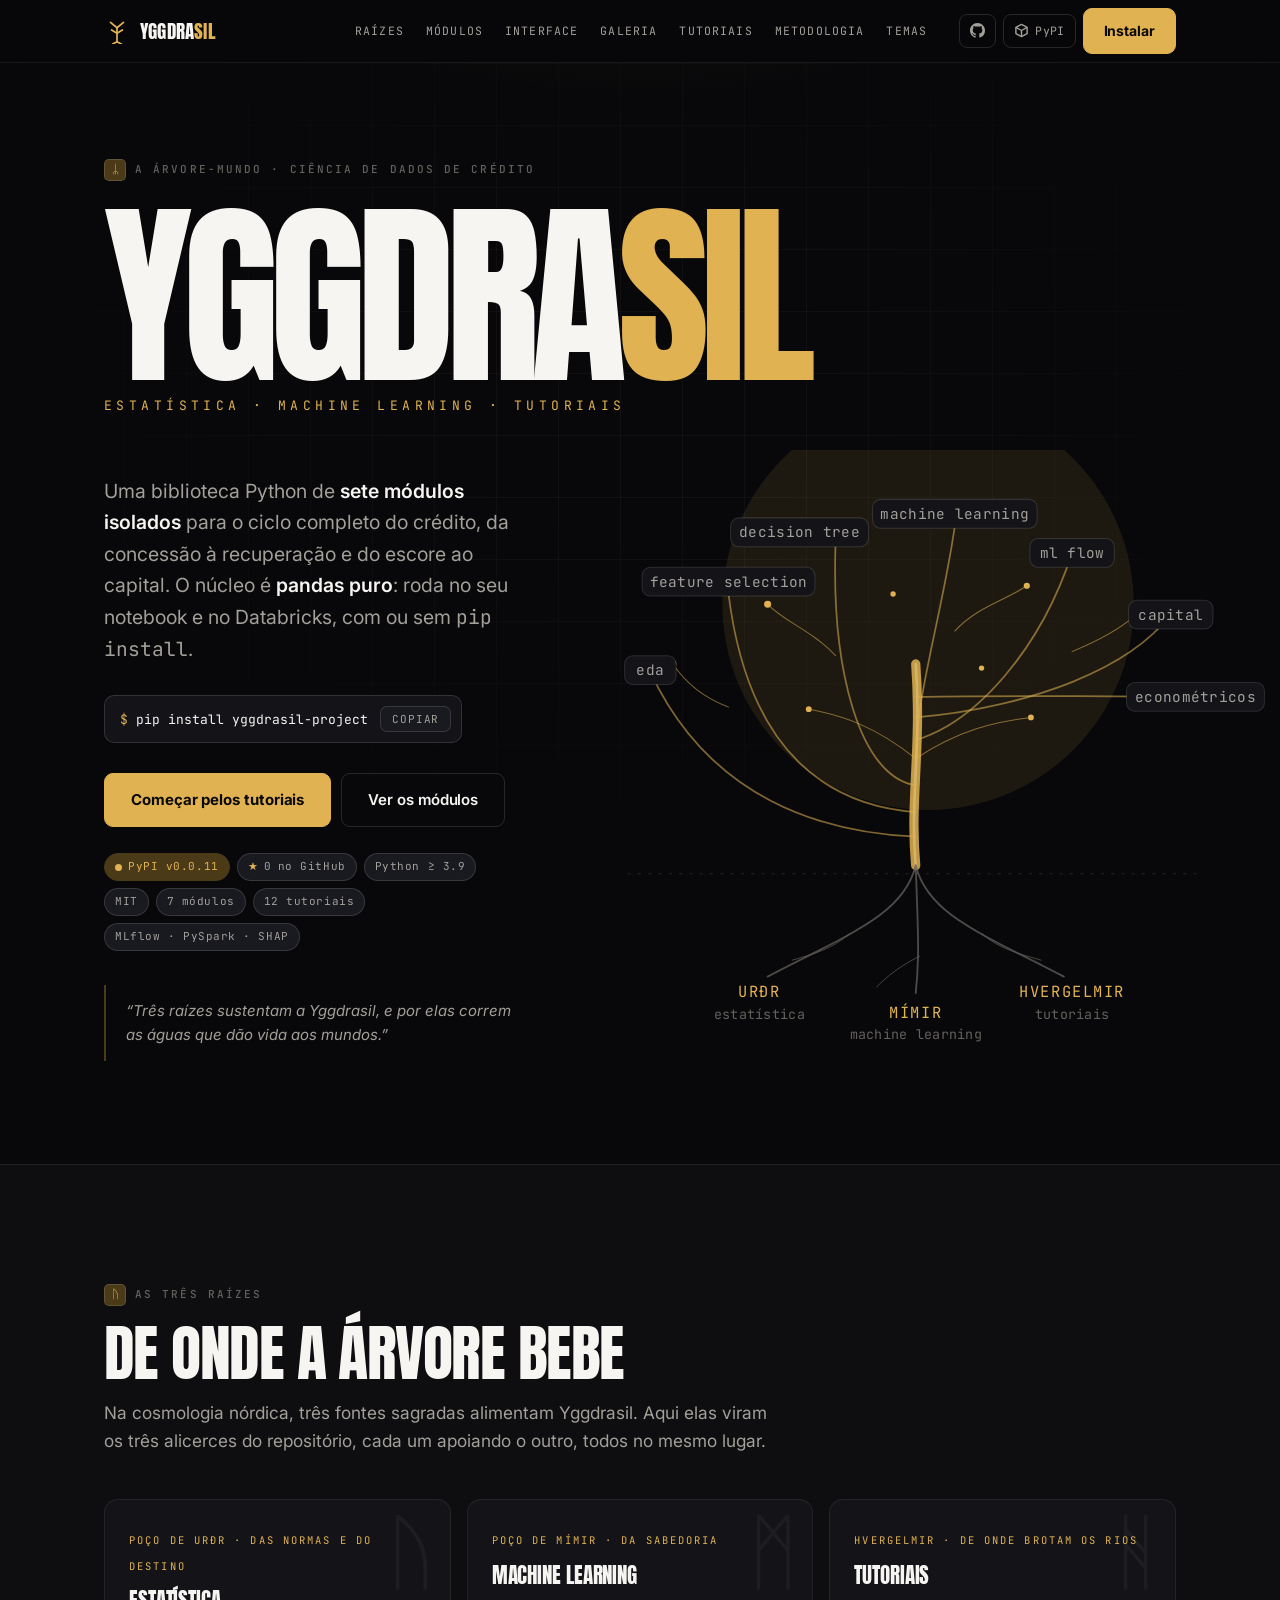
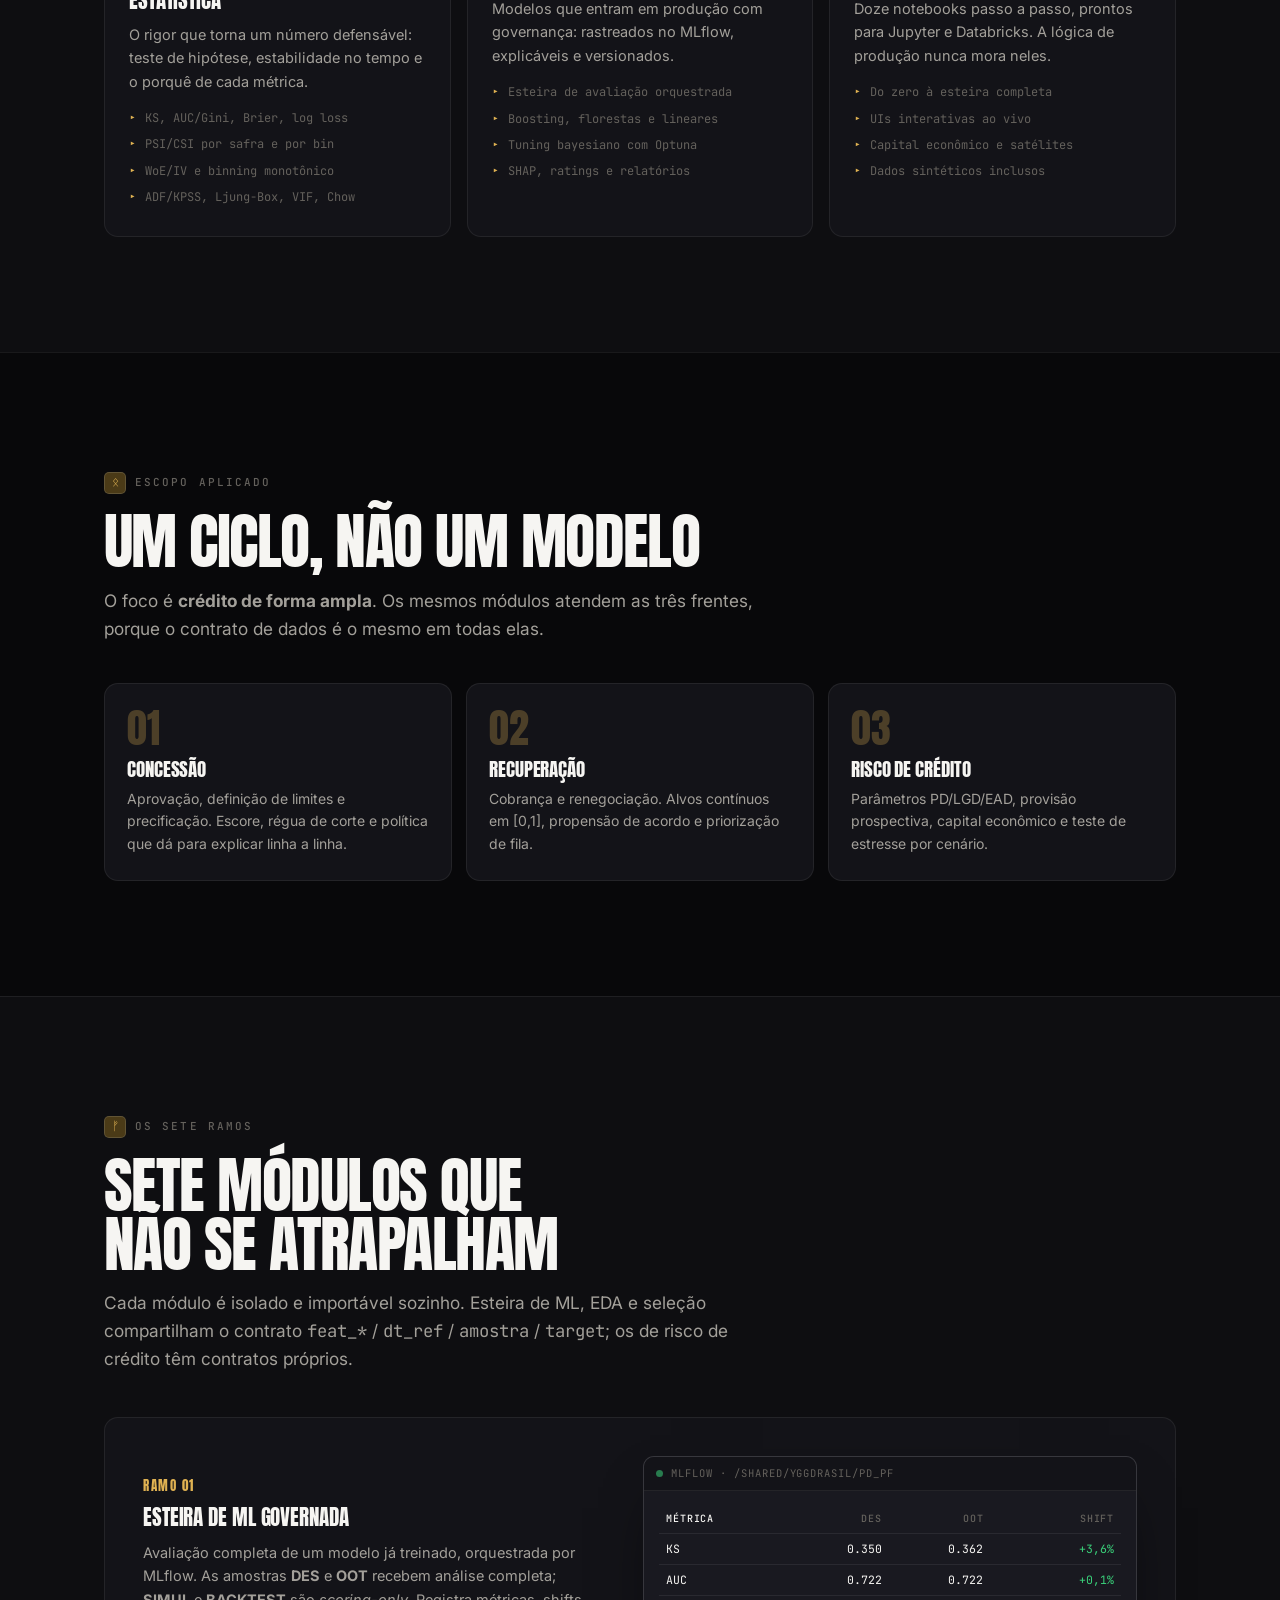
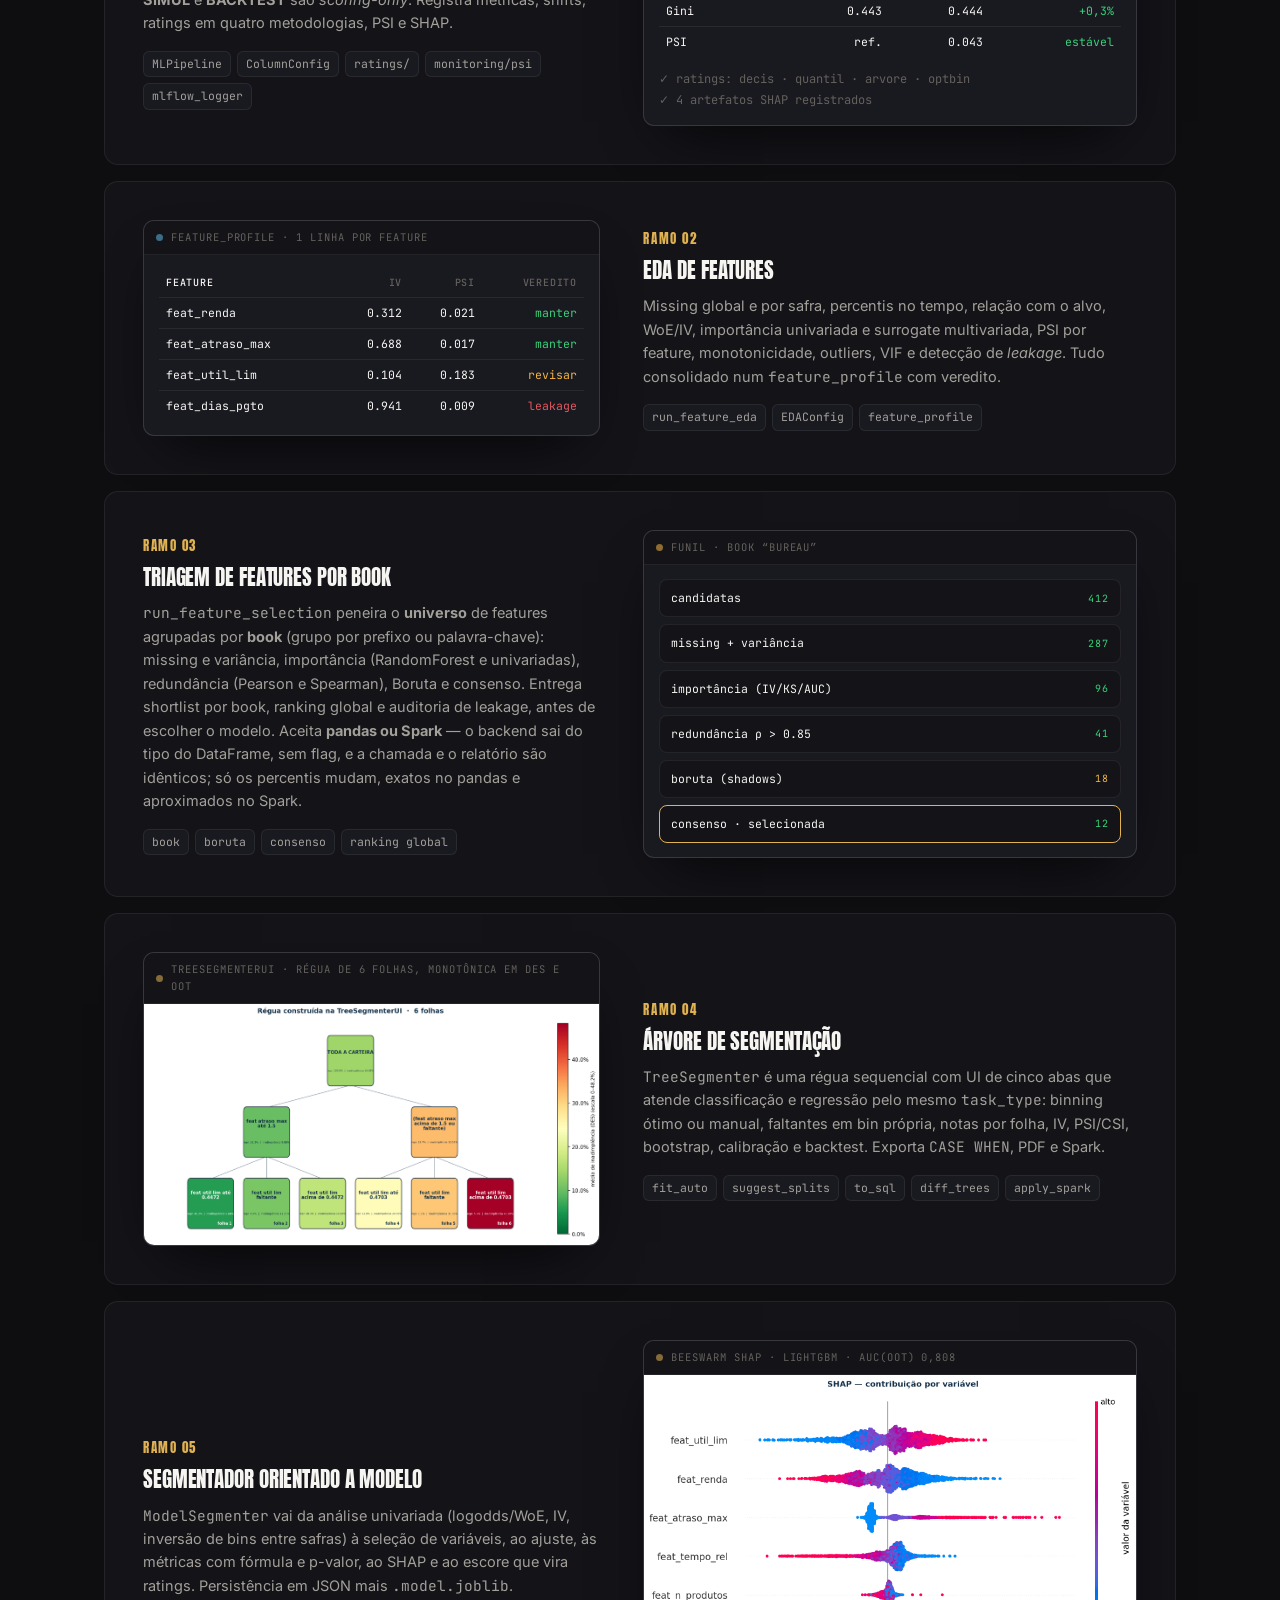
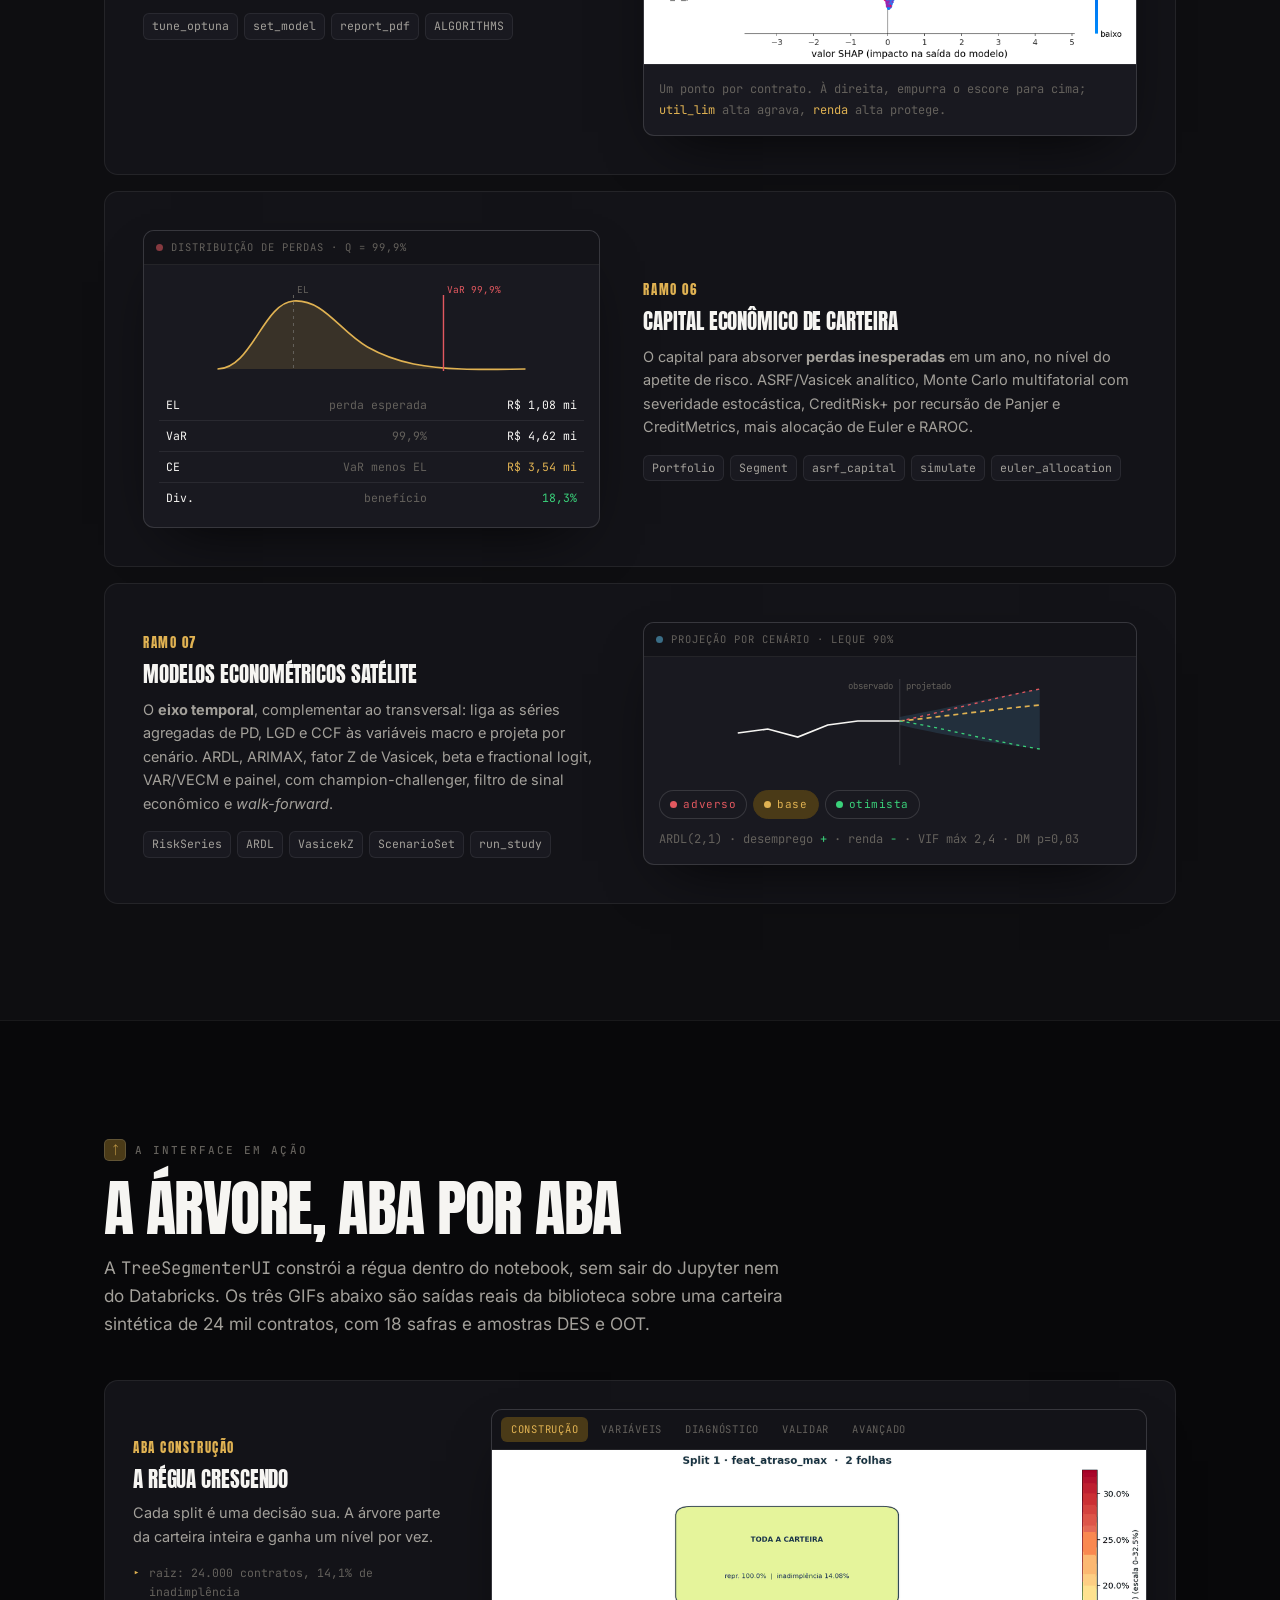
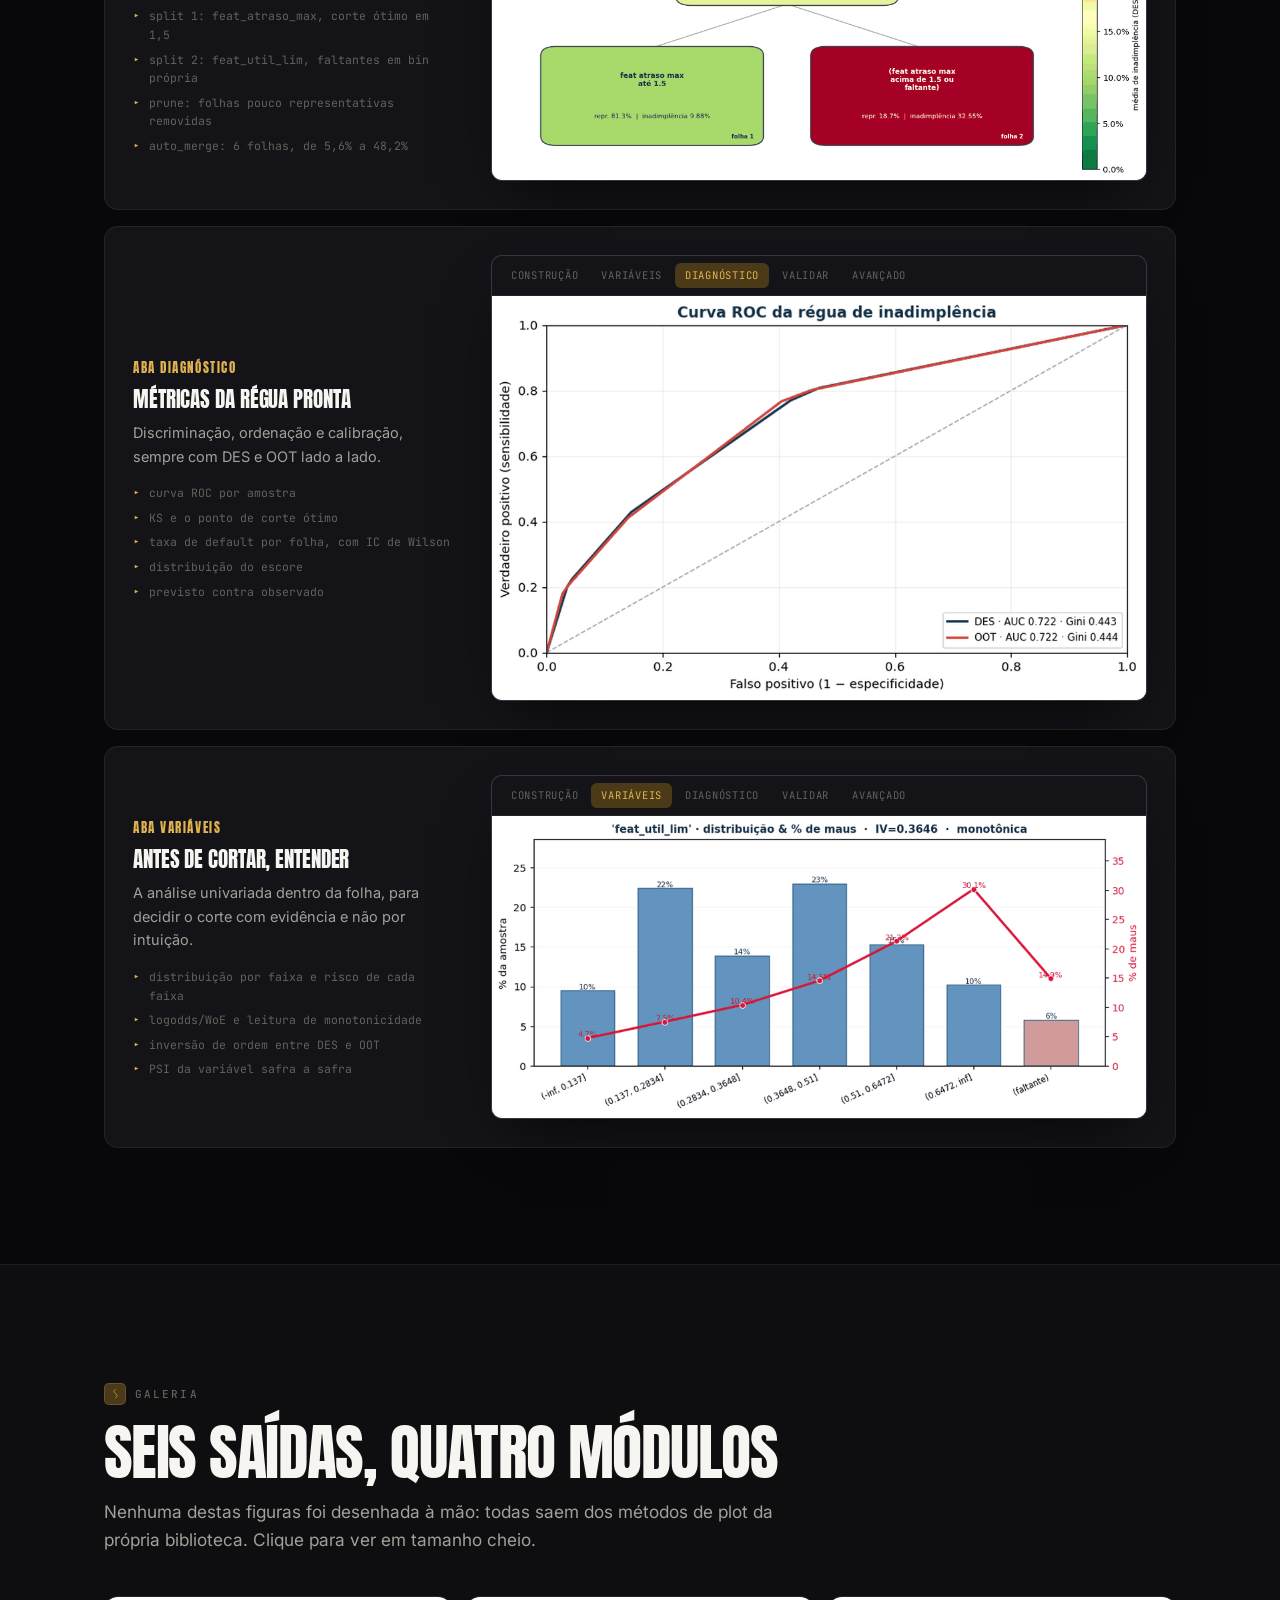
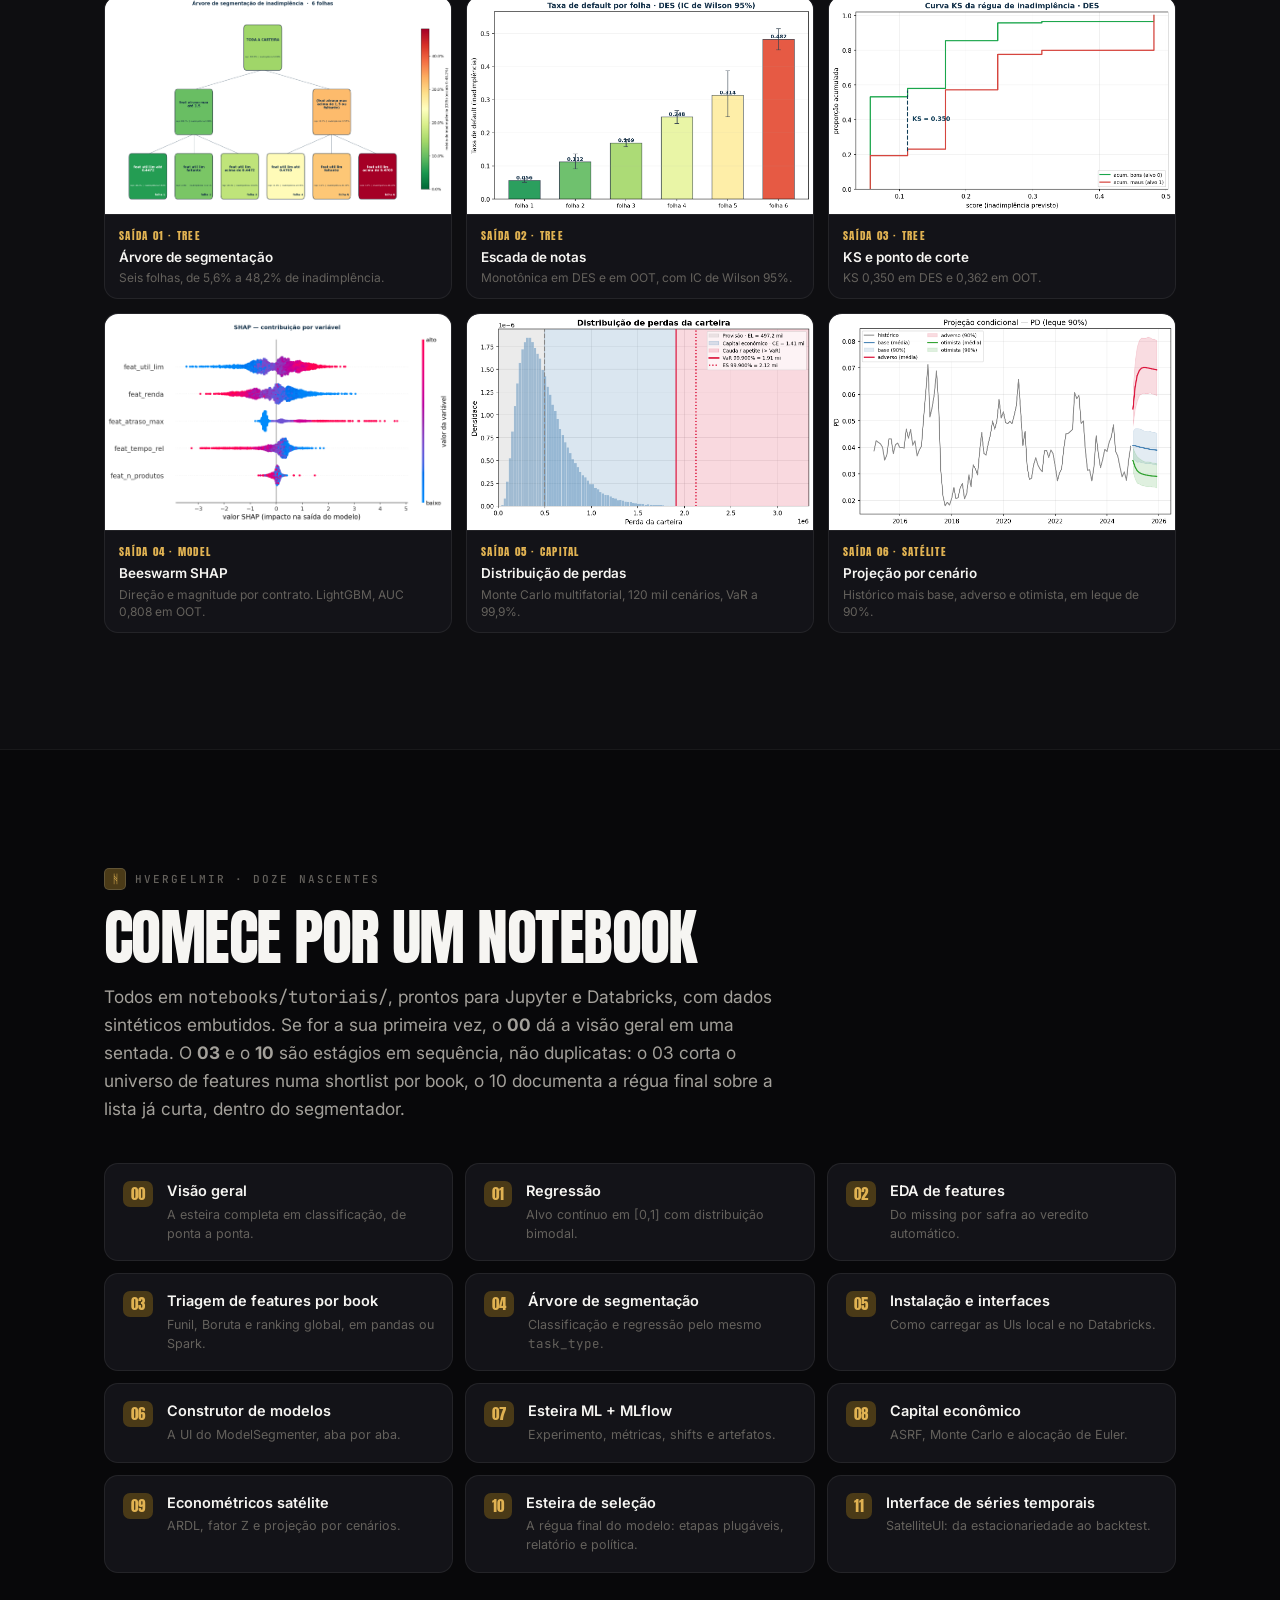
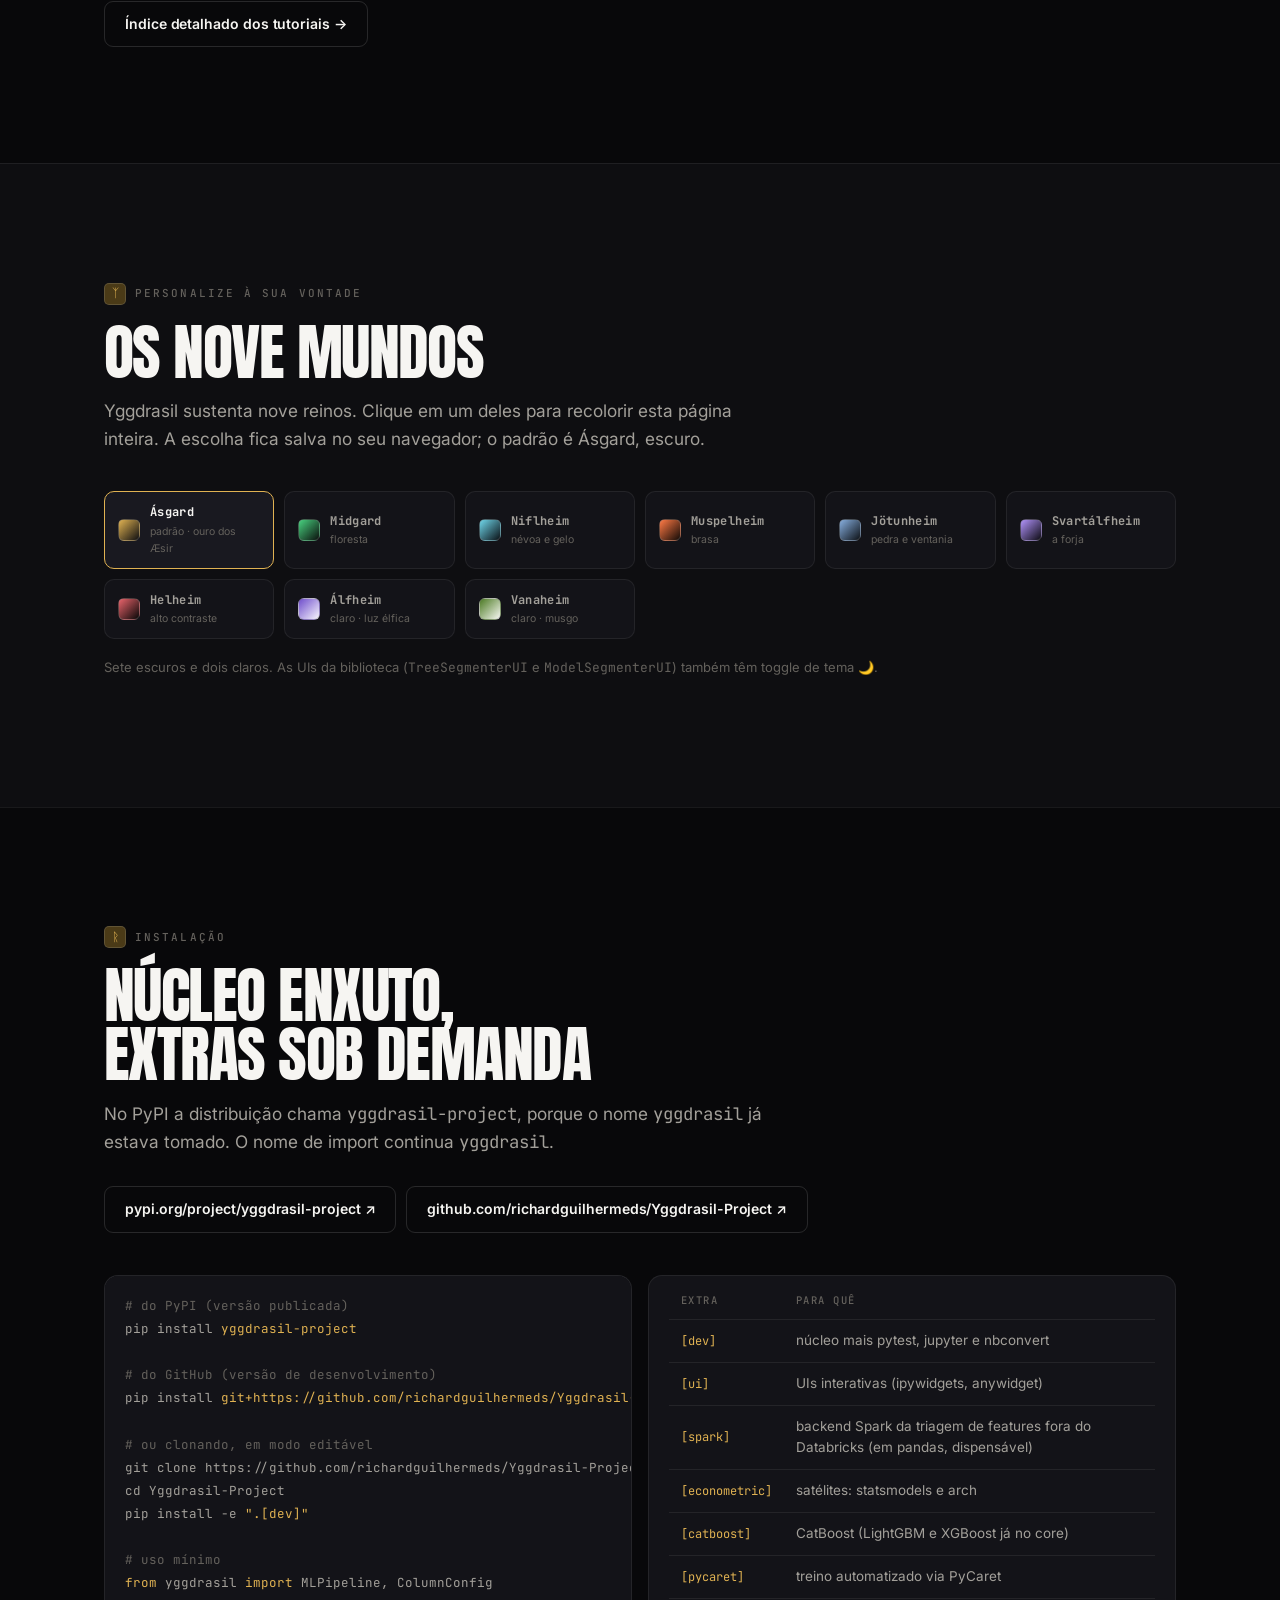
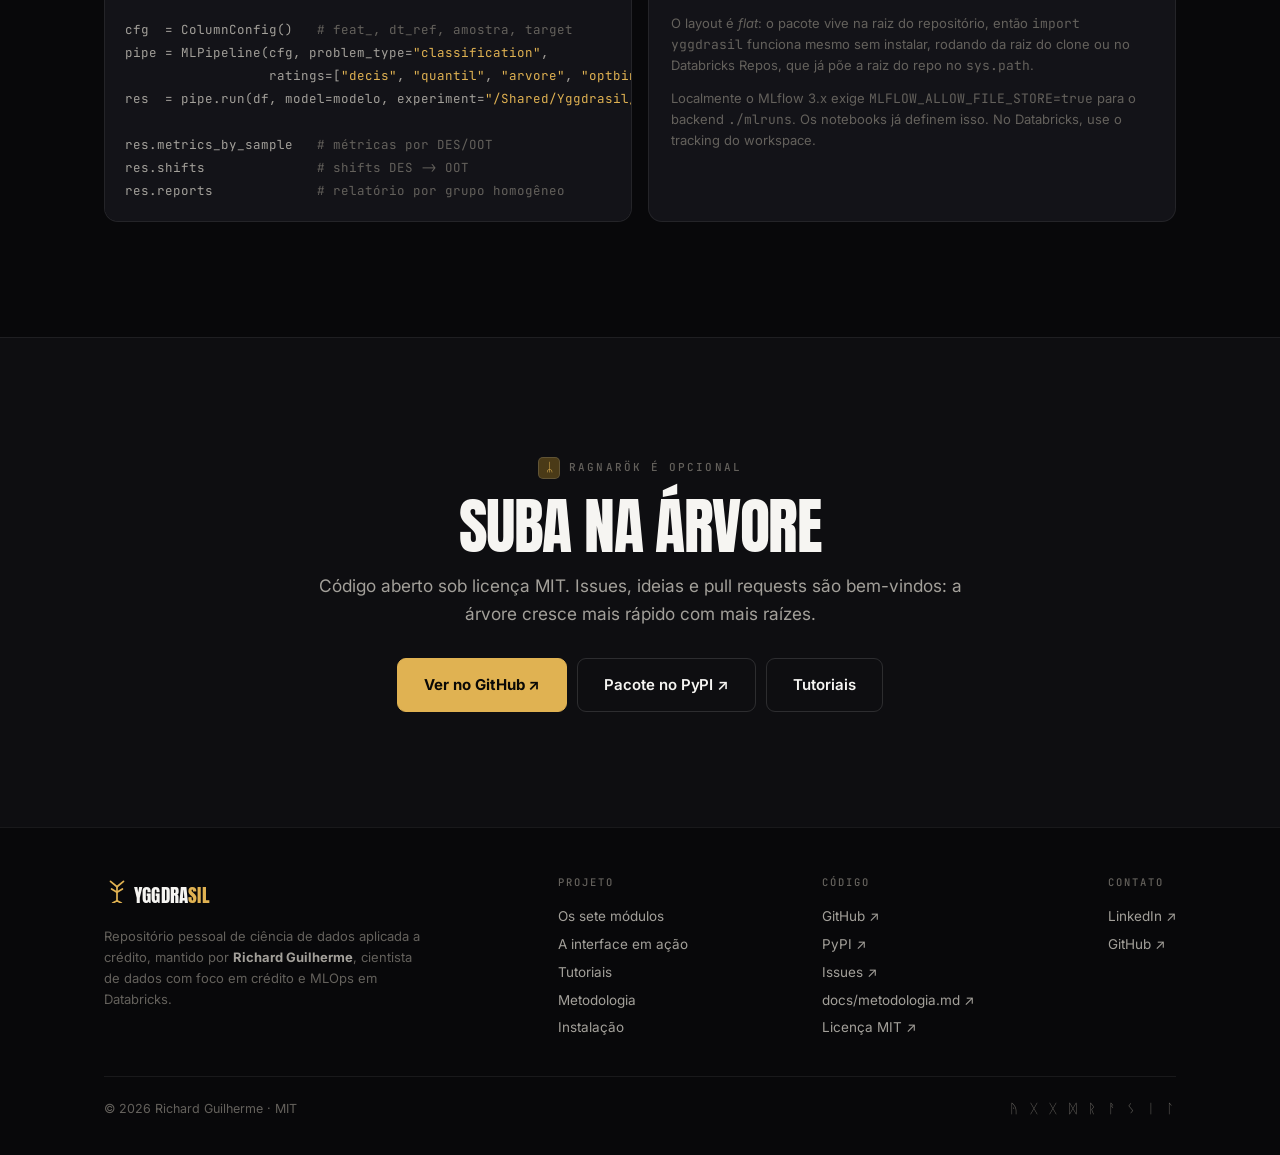
==== index.html @ 79ab2285 "docs: triagem de features aceita pandas e separa os tutoriais 03 e 10 Dois pontos desatualizados no " ====
<!doctype html>
<html lang="pt-BR">
<head>
<meta charset="utf-8">
<meta name="viewport" content="width=device-width, initial-scale=1">
<title>Yggdrasil Project · a árvore-mundo da ciência de dados de crédito</title>
<meta name="description" content="Esteiras governadas de machine learning, EDA, seleção de variáveis, segmentação, capital econômico e modelos econométricos satélite para risco de crédito. Pandas puro, roda local e no Databricks.">
<meta name="theme-color" content="#08080a">
<link rel="canonical" href="https://yggdrasil-project.com.br/">

<meta property="og:type" content="website">
<meta property="og:title" content="Yggdrasil Project">
<meta property="og:description" content="Sete módulos isolados para o ciclo do crédito: esteira de ML governada, EDA, triagem de features em pandas ou Spark, segmentadores, capital econômico e econométricos satélite.">
<meta property="og:image" content="https://yggdrasil-project.com.br/assets/img/g1-arvore.png">
<meta name="twitter:card" content="summary_large_image">

<link rel="icon" href="favicon.ico" sizes="16x16 32x32 48x48">
<link rel="icon" href="assets/img/favicon.svg" type="image/svg+xml">
<link rel="apple-touch-icon" href="assets/img/apple-touch-icon.png">

<link rel="preconnect" href="https://fonts.googleapis.com">
<link rel="preconnect" href="https://fonts.gstatic.com" crossorigin>
<link href="https://fonts.googleapis.com/css2?family=Anton&family=Inter:wght@400;500;600;700&family=JetBrains+Mono:wght@400;500&display=swap" rel="stylesheet">
<link rel="stylesheet" href="assets/css/site.css">
</head>
<body>

<a class="skip" href="#main">Pular para o conteúdo</a>

<!-- ============================ NAV ============================ -->
<nav class="nav">
  <div class="wrap nav__in">
    <a class="brand" href="#topo">
      <svg class="brand__mark" viewBox="0 0 24 24" fill="none" stroke="currentColor" stroke-width="1.6" stroke-linecap="round" aria-hidden="true">
        <path d="M12 22V9"/><path d="M12 9 6 4"/><path d="m12 9 6-5"/><path d="M12 14 7 11"/><path d="m12 14 5-3"/>
        <path d="M12 22 8 24"/><path d="m12 22 4 2"/>
      </svg>
      <span class="brand__txt">Yggdra<span>sil</span></span>
    </a>

    <div class="nav__links" data-navlinks>
      <a href="#raizes">Raízes</a>
      <a href="#ramos">Módulos</a>
      <a href="#interface">Interface</a>
      <a href="#galeria">Galeria</a>
      <a href="tutoriais.html">Tutoriais</a>
      <a href="metodologia.html">Metodologia</a>
      <a href="#mundos">Temas</a>
    </div>

    <div class="nav__cta">
      <a class="iconbtn" href="https://github.com/richardguilhermeds/Yggdrasil-Project" target="_blank" rel="noopener" aria-label="Repositório no GitHub">
        <svg viewBox="0 0 16 16" fill="currentColor" aria-hidden="true">
          <path d="M8 0C3.58 0 0 3.58 0 8c0 3.54 2.29 6.53 5.47 7.59.4.07.55-.17.55-.38 0-.19-.01-.82-.01-1.49-2.01.37-2.53-.49-2.69-.94-.09-.23-.48-.94-.82-1.13-.28-.15-.68-.52-.01-.53.63-.01 1.08.58 1.23.82.72 1.21 1.87.87 2.33.66.07-.52.28-.87.51-1.07-1.78-.2-3.64-.89-3.64-3.95 0-.87.31-1.59.82-2.15-.08-.2-.36-1.02.08-2.12 0 0 .67-.21 2.2.82.64-.18 1.32-.27 2-.27s1.36.09 2 .27c1.53-1.04 2.2-.82 2.2-.82.44 1.1.16 1.92.08 2.12.51.56.82 1.27.82 2.15 0 3.07-1.87 3.75-3.65 3.95.29.25.54.73.54 1.48 0 1.07-.01 1.93-.01 2.2 0 .21.15.46.55.38A8.01 8.01 0 0 0 16 8c0-4.42-3.58-8-8-8Z"/>
        </svg>
        <span class="n" data-stars-host hidden><span class="star">★</span> <span data-stars>0</span></span>
      </a>
      <a class="iconbtn iconbtn--pypi" href="https://pypi.org/project/yggdrasil-project/" target="_blank" rel="noopener" aria-label="Pacote no PyPI">
        <svg viewBox="0 0 16 16" fill="none" stroke="currentColor" stroke-width="1.5" stroke-linejoin="round" aria-hidden="true">
          <path d="M8 1.5 14 4.75v6.5L8 14.5 2 11.25v-6.5L8 1.5Z"/><path d="M2 4.75 8 8l6-3.25M8 8v6.5"/>
        </svg>
        <span class="n">PyPI</span>
      </a>
      <a class="btn btn--solid" href="#instalacao">Instalar</a>
      <button class="nav__burger" data-burger aria-label="Abrir menu" aria-expanded="false">
        <svg width="16" height="16" viewBox="0 0 16 16" fill="none" stroke="currentColor" stroke-width="1.6"><path d="M2 4h12M2 8h12M2 12h12"/></svg>
      </button>
    </div>
  </div>
</nav>

<main id="main">

<!-- ============================ HERO ============================ -->
<header class="hero" id="topo">
  <div class="wrap">

    <!-- título em largura cheia: dentro da coluna de texto ele estourava por
         cima da árvore, porque 208px de Anton não cabem em meia página -->
    <p class="eyebrow"><span class="rune" aria-hidden="true">ᛦ</span> A árvore-mundo · ciência de dados de crédito</p>
    <h1 class="hero__title">Yggdra<span>sil</span></h1>
    <span class="hero__kenning">estatística · machine learning · tutoriais</span>

  <div class="hero__grid">

    <div>
      <p class="hero__lede">
        Uma biblioteca Python de <strong>sete módulos isolados</strong> para o ciclo completo do
        crédito, da concessão à recuperação e do escore ao capital. O núcleo é
        <strong>pandas puro</strong>: roda no seu notebook e no Databricks, com ou sem
        <code>pip install</code>.
      </p>

      <div class="hero__actions">
        <div class="cmd">
          <code>pip install yggdrasil-project</code>
          <button data-copy="pip install yggdrasil-project">copiar</button>
        </div>
      </div>

      <div class="hero__actions">
        <a class="btn btn--solid btn--lg" href="tutoriais.html">Começar pelos tutoriais</a>
        <a class="btn btn--lg" href="#ramos">Ver os módulos</a>
      </div>

      <div class="hero__chips">
        <a class="chip chip--accent" style="text-decoration:none" href="https://pypi.org/project/yggdrasil-project/" target="_blank" rel="noopener"><span class="dot"></span>PyPI v0.0.11</a>
        <a class="chip" style="text-decoration:none" href="https://github.com/richardguilhermeds/Yggdrasil-Project/stargazers" target="_blank" rel="noopener" data-stars-host hidden>
          <span style="color:var(--accent)">★</span> <span data-stars>0</span> no GitHub
        </a>
        <span class="chip">Python ≥ 3.9</span>
        <span class="chip">MIT</span>
        <span class="chip">7 módulos</span>
        <span class="chip">12 tutoriais</span>
        <span class="chip">MLflow · PySpark · SHAP</span>
      </div>

      <blockquote class="hero__quote">
        “Três raízes sustentam a Yggdrasil, e por elas correm as águas que dão vida aos mundos.”
      </blockquote>
    </div>

    <!-- árvore-mundo -->
    <div>
      <svg class="tree" viewBox="0 0 680 590" role="img" aria-label="A árvore Yggdrasil: sete ramos, correspondentes aos sete módulos, e três raízes que mergulham nos poços de Urðr, Mímir e Hvergelmir.">
        <circle class="halo" cx="352" cy="150" r="200"/>

        <g class="limb" stroke-width="1" opacity=".28">
          <path d="M262 200 C240 176 214 168 196 150"/>
          <path d="M378 176 C400 152 428 146 448 132"/>
          <path d="M158 250 C132 240 116 226 104 208"/>
          <path d="M492 196 C516 186 536 176 552 162"/>
          <path d="M340 300 C300 268 268 258 236 252"/>
          <path d="M340 300 C382 272 418 264 452 260"/>
        </g>

        <path d="M340 404 C334 340 346 292 340 208" stroke="currentColor" fill="none" stroke-width="9" stroke-linecap="round" opacity=".85"/>
        <path d="M340 404 C334 340 346 292 340 208" stroke="var(--accent-2)" fill="none" stroke-width="2.5" stroke-linecap="round" opacity=".5"/>

        <g>
          <circle class="leaf pulse" cx="196" cy="150" r="3.4"/>
          <circle class="leaf pulse" cx="448" cy="132" r="3"/>
          <circle class="leaf pulse" cx="104" cy="208" r="3.2"/>
          <circle class="leaf pulse" cx="552" cy="162" r="3"/>
          <circle class="leaf pulse" cx="236" cy="252" r="2.8"/>
          <circle class="leaf pulse" cx="452" cy="260" r="2.8"/>
          <circle class="leaf pulse" cx="318" cy="140" r="2.6"/>
          <circle class="leaf pulse" cx="404" cy="212" r="2.6"/>
        </g>

        <!-- Cada ramo é um <g class="ramo"> com o galho, uma trilha invisível
             de clique (o traço fino é impossível de acertar com o mouse), a
             cápsula e o rótulo. Agrupar assim permite acender o galho inteiro
             quando o ponteiro passa por qualquer parte dele.
             Largura da cápsula = nº de caracteres × ~8,7px (JetBrains Mono a
             14px) + 20px de respiro; alturas escalonadas para não se cruzarem. -->
        <g class="ramos">
          <g class="ramo">
            <path class="limb" stroke-width="1.7" d="M340 376 C250 372 140 340 82 216"/>
            <path class="ramo__hit" d="M340 376 C250 372 140 340 82 216"/>
            <rect class="node-bg" x="57" y="200" width="50" height="28" rx="8"/>
            <text class="node-tx" x="82" y="219" text-anchor="middle">eda</text>
          </g>
          <g class="ramo">
            <path class="limb" stroke-width="1.7" d="M340 352 C260 346 178 300 158 140"/>
            <path class="ramo__hit" d="M340 352 C260 346 178 300 158 140"/>
            <rect class="node-bg" x="74" y="114" width="168" height="28" rx="8"/>
            <text class="node-tx" x="158" y="133" text-anchor="middle">feature selection</text>
          </g>
          <g class="ramo">
            <path class="limb" stroke-width="1.7" d="M340 326 C286 318 258 216 262 92"/>
            <path class="ramo__hit" d="M340 326 C286 318 258 216 262 92"/>
            <rect class="node-bg" x="160" y="66" width="134" height="28" rx="8"/>
            <text class="node-tx" x="227" y="85" text-anchor="middle">decision tree</text>
          </g>
          <g class="ramo">
            <path class="limb" stroke-width="1.7" d="M340 300 C340 240 366 158 378 74"/>
            <path class="ramo__hit" d="M340 300 C340 240 366 158 378 74"/>
            <rect class="node-bg" x="298" y="48" width="160" height="28" rx="8"/>
            <text class="node-tx" x="378" y="67" text-anchor="middle">machine learning</text>
          </g>
          <g class="ramo">
            <path class="limb" stroke-width="1.7" d="M340 282 C400 264 462 192 492 100"/>
            <path class="ramo__hit" d="M340 282 C400 264 462 192 492 100"/>
            <rect class="node-bg" x="451" y="86" width="82" height="28" rx="8"/>
            <text class="node-tx" x="492" y="105" text-anchor="middle">ml flow</text>
          </g>
          <g class="ramo">
            <path class="limb" stroke-width="1.7" d="M340 260 C430 252 540 222 588 160"/>
            <path class="ramo__hit" d="M340 260 C430 252 540 222 588 160"/>
            <rect class="node-bg" x="547" y="146" width="82" height="28" rx="8"/>
            <text class="node-tx" x="588" y="165" text-anchor="middle">capital</text>
          </g>
          <g class="ramo">
            <path class="limb" stroke-width="1.7" d="M340 240 C450 238 578 240 620 240"/>
            <path class="ramo__hit" d="M340 240 C450 238 578 240 620 240"/>
            <rect class="node-bg" x="545" y="226" width="134" height="28" rx="8"/>
            <text class="node-tx" x="612" y="245" text-anchor="middle">econométricos</text>
          </g>
        </g>

        <path d="M60 412 H620" stroke="var(--line-2)" stroke-width="1" stroke-dasharray="3 7"/>

        <g class="root" stroke-width="1.8">
          <path d="M340 404 C328 452 276 470 196 512"/>
          <path d="M340 404 C342 462 344 492 340 528"/>
          <path d="M340 404 C352 452 404 470 484 512"/>
        </g>
        <g class="root" stroke-width=".9" opacity=".4">
          <path d="M276 470 C258 486 240 490 220 496"/>
          <path d="M344 492 C324 502 312 512 302 522"/>
          <path d="M404 470 C422 486 442 490 462 496"/>
        </g>

        <g>
          <text class="node-tx node-tx--well" x="188" y="532" text-anchor="middle" style="fill:var(--accent)">URÐR</text>
          <text class="node-tx node-tx--sub"  x="188" y="553" text-anchor="middle">estatística</text>
          <text class="node-tx node-tx--well" x="340" y="552" text-anchor="middle" style="fill:var(--accent)">MÍMIR</text>
          <text class="node-tx node-tx--sub"  x="340" y="573" text-anchor="middle">machine learning</text>
          <text class="node-tx node-tx--well" x="492" y="532" text-anchor="middle" style="fill:var(--accent)">HVERGELMIR</text>
          <text class="node-tx node-tx--sub"  x="492" y="553" text-anchor="middle">tutoriais</text>
        </g>
      </svg>
    </div>

  </div><!-- /hero__grid -->
  </div><!-- /wrap -->
</header>

<!-- ============================ RAÍZES ============================ -->
<section class="section" id="raizes">
  <div class="wrap">
    <p class="eyebrow reveal"><span class="rune" aria-hidden="true">ᚢ</span> As três raízes</p>
    <h2 class="h-sec reveal">De onde a árvore bebe</h2>
    <p class="lede reveal">
      Na cosmologia nórdica, três fontes sagradas alimentam Yggdrasil. Aqui elas viram os três
      alicerces do repositório, cada um apoiando o outro, todos no mesmo lugar.
    </p>

    <div class="roots">
      <article class="card root-card reveal" data-rune="ᚢ">
        <span class="root-card__well">Poço de Urðr · das normas e do destino</span>
        <h3 class="h-card">Estatística</h3>
        <p>O rigor que torna um número defensável: teste de hipótese, estabilidade no tempo e o porquê de cada métrica.</p>
        <ul>
          <li>KS, AUC/Gini, Brier, log loss</li>
          <li>PSI/CSI por safra e por bin</li>
          <li>WoE/IV e binning monotônico</li>
          <li>ADF/KPSS, Ljung-Box, VIF, Chow</li>
        </ul>
      </article>

      <article class="card root-card reveal" data-rune="ᛗ">
        <span class="root-card__well">Poço de Mímir · da sabedoria</span>
        <h3 class="h-card">Machine learning</h3>
        <p>Modelos que entram em produção com governança: rastreados no MLflow, explicáveis e versionados.</p>
        <ul>
          <li>Esteira de avaliação orquestrada</li>
          <li>Boosting, florestas e lineares</li>
          <li>Tuning bayesiano com Optuna</li>
          <li>SHAP, ratings e relatórios</li>
        </ul>
      </article>

      <article class="card root-card reveal" data-rune="ᚻ">
        <span class="root-card__well">Hvergelmir · de onde brotam os rios</span>
        <h3 class="h-card">Tutoriais</h3>
        <p>Doze notebooks passo a passo, prontos para Jupyter e Databricks. A lógica de produção nunca mora neles.</p>
        <ul>
          <li>Do zero à esteira completa</li>
          <li>UIs interativas ao vivo</li>
          <li>Capital econômico e satélites</li>
          <li>Dados sintéticos inclusos</li>
        </ul>
      </article>
    </div>
  </div>
</section>

<!-- ============================ CICLO DO CRÉDITO ============================ -->
<section class="section section--frame">
  <div class="wrap">
    <p class="eyebrow reveal"><span class="rune" aria-hidden="true">ᛟ</span> Escopo aplicado</p>
    <h2 class="h-sec reveal">Um ciclo, não um modelo</h2>
    <p class="lede reveal">
      O foco é <strong>crédito de forma ampla</strong>. Os mesmos módulos atendem as três frentes,
      porque o contrato de dados é o mesmo em todas elas.
    </p>

    <div class="cycle">
      <article class="card cycle__step reveal">
        <span class="n">01</span>
        <h3 class="h-card">Concessão</h3>
        <p>Aprovação, definição de limites e precificação. Escore, régua de corte e política que dá para explicar linha a linha.</p>
      </article>
      <article class="card cycle__step reveal">
        <span class="n">02</span>
        <h3 class="h-card">Recuperação</h3>
        <p>Cobrança e renegociação. Alvos contínuos em [0,1], propensão de acordo e priorização de fila.</p>
      </article>
      <article class="card cycle__step reveal">
        <span class="n">03</span>
        <h3 class="h-card">Risco de crédito</h3>
        <p>Parâmetros PD/LGD/EAD, provisão prospectiva, capital econômico e teste de estresse por cenário.</p>
      </article>
    </div>
  </div>
</section>

<!-- ============================ OS SETE RAMOS ============================ -->
<section class="section" id="ramos">
  <div class="wrap">
    <p class="eyebrow reveal"><span class="rune" aria-hidden="true">ᚠ</span> Os sete ramos</p>
    <h2 class="h-sec reveal">Sete módulos que<br>não se atrapalham</h2>
    <p class="lede reveal">
      Cada módulo é isolado e importável sozinho. Esteira de ML, EDA e seleção compartilham o contrato
      <code>feat_*</code> / <code>dt_ref</code> / <code>amostra</code> / <code>target</code>;
      os de risco de crédito têm contratos próprios.
    </p>

    <div class="mods">

      <!-- 01 esteira ml -->
      <article class="card mod reveal">
        <div class="mod__txt">
          <span class="mod__no">RAMO 01</span>
          <h3 class="h-card">Esteira de ML governada</h3>
          <p>
            Avaliação completa de um modelo já treinado, orquestrada por MLflow. As amostras
            <b>DES</b> e <b>OOT</b> recebem análise completa; <b>SIMUL</b> e <b>BACKTEST</b> são
            <i>scoring-only</i>. Registra métricas, shifts, ratings em quatro metodologias, PSI e SHAP.
          </p>
          <div class="mod__api">
            <code>MLPipeline</code><code>ColumnConfig</code><code>ratings/</code><code>monitoring/psi</code><code>mlflow_logger</code>
          </div>
        </div>
        <div class="mock">
          <div class="mock__bar"><span class="dot" style="color:var(--ok)"></span> mlflow · /Shared/Yggdrasil/pd_pf</div>
          <div class="mock__body">
            <table class="mtable">
              <tr><th>métrica</th><th>DES</th><th>OOT</th><th>shift</th></tr>
              <tr><td>KS</td><td>0.350</td><td>0.362</td><td class="s">+3,6%</td></tr>
              <tr><td>AUC</td><td>0.722</td><td>0.722</td><td class="s">+0,1%</td></tr>
              <tr><td>Gini</td><td>0.443</td><td>0.444</td><td class="s">+0,3%</td></tr>
              <tr><td>PSI</td><td>ref.</td><td>0.043</td><td class="s">estável</td></tr>
            </table>
            <div style="margin-top:12px" class="c">
              ✓ ratings: decis · quantil · arvore · optbin<br>
              ✓ 4 artefatos SHAP registrados
            </div>
          </div>
        </div>
      </article>

      <!-- 02 eda -->
      <article class="card mod reveal">
        <div class="mod__txt">
          <span class="mod__no">RAMO 02</span>
          <h3 class="h-card">EDA de features</h3>
          <p>
            Missing global e por safra, percentis no tempo, relação com o alvo, WoE/IV, importância
            univariada e surrogate multivariada, PSI por feature, monotonicidade, outliers, VIF e
            detecção de <i>leakage</i>. Tudo consolidado num <code>feature_profile</code> com veredito.
          </p>
          <div class="mod__api"><code>run_feature_eda</code><code>EDAConfig</code><code>feature_profile</code></div>
        </div>
        <div class="mock">
          <div class="mock__bar"><span class="dot" style="color:var(--info)"></span> feature_profile · 1 linha por feature</div>
          <div class="mock__body">
            <table class="mtable">
              <tr><th>feature</th><th>IV</th><th>PSI</th><th>veredito</th></tr>
              <tr><td>feat_renda</td><td>0.312</td><td>0.021</td><td class="s">manter</td></tr>
              <tr><td>feat_atraso_max</td><td>0.688</td><td>0.017</td><td class="s">manter</td></tr>
              <tr><td>feat_util_lim</td><td>0.104</td><td>0.183</td><td class="w">revisar</td></tr>
              <tr><td>feat_dias_pgto</td><td>0.941</td><td>0.009</td><td class="b">leakage</td></tr>
            </table>
          </div>
        </div>
      </article>

      <!-- 03 seleção -->
      <article class="card mod reveal">
        <div class="mod__txt">
          <span class="mod__no">RAMO 03</span>
          <h3 class="h-card">Triagem de features por book</h3>
          <p>
            <code>run_feature_selection</code> peneira o <b>universo</b> de features agrupadas por
            <b>book</b> (grupo por prefixo ou palavra-chave): missing e variância, importância
            (RandomForest e univariadas), redundância (Pearson e Spearman), Boruta e consenso. Entrega
            shortlist por book, ranking global e auditoria de leakage, antes de escolher o modelo.
            Aceita <b>pandas ou Spark</b> — o backend sai do tipo do DataFrame, sem flag, e a chamada e
            o relatório são idênticos; só os percentis mudam, exatos no pandas e aproximados no Spark.
          </p>
          <div class="mod__api"><code>book</code><code>boruta</code><code>consenso</code><code>ranking global</code></div>
        </div>
        <div class="mock">
          <div class="mock__bar"><span class="dot" style="color:var(--warn)"></span> funil · book “bureau”</div>
          <div class="mock__body">
            <div class="flow">
              <div class="flow__row"><span class="lbl">candidatas</span><span class="st st--ok">412</span></div>
              <div class="flow__row"><span class="lbl">missing + variância</span><span class="st st--ok">287</span></div>
              <div class="flow__row"><span class="lbl">importância (IV/KS/AUC)</span><span class="st st--ok">96</span></div>
              <div class="flow__row"><span class="lbl">redundância ρ &gt; 0.85</span><span class="st st--ok">41</span></div>
              <div class="flow__row"><span class="lbl">boruta (shadows)</span><span class="st st--run">18</span></div>
              <div class="flow__row" style="border-color:var(--accent)"><span class="lbl">consenso · selecionada</span><span class="st st--ok">12</span></div>
            </div>
          </div>
        </div>
      </article>

      <!-- 04 árvore -->
      <article class="card mod reveal">
        <div class="mod__txt">
          <span class="mod__no">RAMO 04</span>
          <h3 class="h-card">Árvore de segmentação</h3>
          <p>
            <code>TreeSegmenter</code> é uma régua sequencial com UI de cinco abas que atende
            classificação e regressão pelo mesmo <code>task_type</code>: binning ótimo ou manual,
            faltantes em bin própria, notas por folha, IV, PSI/CSI, bootstrap, calibração e backtest.
            Exporta <code>CASE WHEN</code>, PDF e Spark.
          </p>
          <div class="mod__api"><code>fit_auto</code><code>suggest_splits</code><code>to_sql</code><code>diff_trees</code><code>apply_spark</code></div>
        </div>
        <div class="mock">
          <div class="mock__bar"><span class="dot" style="color:var(--accent)"></span> TreeSegmenterUI · régua de 6 folhas, monotônica em DES e OOT</div>
          <a href="assets/img/arvore-interface.png" target="_blank" rel="noopener">
            <img src="assets/img/arvore-interface.png" alt="Árvore de segmentação real construída na TreeSegmenterUI: raiz com toda a carteira, split por feat_atraso_max e depois por feat_util_lim, resultando em seis folhas coloridas pela inadimplência média, de 5,60% na folha 1 a 48,20% na folha 6." style="width:100%;background:#fff" loading="lazy">
          </a>
        </div>
      </article>

      <!-- 05 model -->
      <article class="card mod reveal">
        <div class="mod__txt">
          <span class="mod__no">RAMO 05</span>
          <h3 class="h-card">Segmentador orientado a modelo</h3>
          <p>
            <code>ModelSegmenter</code> vai da análise univariada (logodds/WoE, IV, inversão de bins
            entre safras) à seleção de variáveis, ao ajuste, às métricas com fórmula e p-valor, ao SHAP
            e ao escore que vira ratings. Persistência em JSON mais <code>.model.joblib</code>.
          </p>
          <div class="mod__api"><code>tune_optuna</code><code>set_model</code><code>report_pdf</code><code>ALGORITHMS</code></div>
        </div>
        <div class="mock">
          <div class="mock__bar"><span class="dot" style="color:var(--accent)"></span> beeswarm SHAP · lightgbm · AUC(OOT) 0,808</div>
          <a href="assets/img/shap-beeswarm.png" target="_blank" rel="noopener">
            <img src="assets/img/shap-beeswarm.png" alt="Beeswarm SHAP do modelo LightGBM: cada ponto é um contrato, a posição no eixo x é a contribuição da variável para o escore e a cor é o valor da variável. feat_util_lim alta empurra o risco para cima; feat_renda alta empurra para baixo." style="width:100%;background:#fff" loading="lazy">
          </a>
          <div class="mock__body" style="border-top:1px solid var(--line)">
            <span class="c">
              Um ponto por contrato. À direita, empurra o escore para cima;
              <span class="k">util_lim</span> alta agrava, <span class="k">renda</span> alta protege.
            </span>
          </div>
        </div>
      </article>

      <!-- 06 capital -->
      <article class="card mod reveal">
        <div class="mod__txt">
          <span class="mod__no">RAMO 06</span>
          <h3 class="h-card">Capital econômico de carteira</h3>
          <p>
            O capital para absorver <b>perdas inesperadas</b> em um ano, no nível do apetite de risco.
            ASRF/Vasicek analítico, Monte Carlo multifatorial com severidade estocástica, CreditRisk+
            por recursão de Panjer e CreditMetrics, mais alocação de Euler e RAROC.
          </p>
          <div class="mod__api"><code>Portfolio</code><code>Segment</code><code>asrf_capital</code><code>simulate</code><code>euler_allocation</code></div>
        </div>
        <div class="mock">
          <div class="mock__bar"><span class="dot" style="color:var(--bad)"></span> distribuição de perdas · q = 99,9%</div>
          <div class="mock__body">
            <svg viewBox="0 0 320 96" width="100%" height="96" role="img" aria-label="Distribuição de perdas com marcações de perda esperada e VaR na cauda.">
              <path d="M6 90 C40 90 52 24 82 22 C112 20 128 52 156 68 C186 85 218 89 250 90 C275 91 300 90 314 90 Z"
                    fill="var(--accent)" opacity=".16"/>
              <path d="M6 90 C40 90 52 24 82 22 C112 20 128 52 156 68 C186 85 218 89 250 90 C275 91 300 90 314 90"
                    fill="none" stroke="var(--accent)" stroke-width="1.6"/>
              <line x1="82" y1="16" x2="82" y2="92" stroke="var(--ink-mute)" stroke-width="1" stroke-dasharray="3 4"/>
              <line x1="232" y1="16" x2="232" y2="92" stroke="var(--bad)" stroke-width="1.4"/>
              <text x="86" y="14" style="font:9.5px 'JetBrains Mono',monospace;fill:var(--ink-mute)">EL</text>
              <text x="236" y="14" style="font:9.5px 'JetBrains Mono',monospace;fill:var(--bad)">VaR 99,9%</text>
            </svg>
            <table class="mtable" style="margin-top:8px">
              <tr><td>EL</td><td class="c">perda esperada</td><td>R$ 1,08 mi</td></tr>
              <tr><td>VaR</td><td class="c">99,9%</td><td>R$ 4,62 mi</td></tr>
              <tr><td>CE</td><td class="c">VaR menos EL</td><td class="k">R$ 3,54 mi</td></tr>
              <tr><td>Div.</td><td class="c">benefício</td><td class="s">18,3%</td></tr>
            </table>
          </div>
        </div>
      </article>

      <!-- 07 econométrico -->
      <article class="card mod reveal">
        <div class="mod__txt">
          <span class="mod__no">RAMO 07</span>
          <h3 class="h-card">Modelos econométricos satélite</h3>
          <p>
            O <b>eixo temporal</b>, complementar ao transversal: liga as séries agregadas de PD, LGD e
            CCF às variáveis macro e projeta por cenário. ARDL, ARIMAX, fator Z de Vasicek, beta e
            fractional logit, VAR/VECM e painel, com champion-challenger, filtro de sinal econômico
            e <i>walk-forward</i>.
          </p>
          <div class="mod__api"><code>RiskSeries</code><code>ARDL</code><code>VasicekZ</code><code>ScenarioSet</code><code>run_study</code></div>
        </div>
        <div class="mock">
          <div class="mock__bar"><span class="dot" style="color:var(--info)"></span> projeção por cenário · leque 90%</div>
          <div class="mock__body">
            <svg viewBox="0 0 320 104" width="100%" height="104" role="img" aria-label="Projeção da taxa de default em leque, com cenários base, adverso e otimista.">
              <path d="M170 46 C205 40 245 30 310 18 L310 78 C245 70 205 62 170 54 Z" fill="var(--info)" opacity=".14"/>
              <path d="M8 62 L38 58 L68 66 L98 54 L128 50 L170 50" fill="none" stroke="var(--ink)" stroke-width="1.7"/>
              <path d="M170 50 C210 46 250 40 310 34" fill="none" stroke="var(--accent)" stroke-width="1.7" stroke-dasharray="5 4"/>
              <path d="M170 50 C210 42 250 30 310 18" fill="none" stroke="var(--bad)" stroke-width="1.3" stroke-dasharray="3 4"/>
              <path d="M170 50 C210 56 250 68 310 78" fill="none" stroke="var(--ok)" stroke-width="1.3" stroke-dasharray="3 4"/>
              <line x1="170" y1="8" x2="170" y2="94" stroke="var(--line-2)" stroke-width="1"/>
              <text x="118" y="18" style="font:9px 'JetBrains Mono',monospace;fill:var(--ink-mute)">observado</text>
              <text x="176" y="18" style="font:9px 'JetBrains Mono',monospace;fill:var(--ink-mute)">projetado</text>
            </svg>
            <div style="margin-top:8px;display:flex;gap:6px;flex-wrap:wrap">
              <span class="chip" style="color:var(--bad)"><span class="dot"></span>adverso</span>
              <span class="chip chip--accent"><span class="dot"></span>base</span>
              <span class="chip" style="color:var(--ok)"><span class="dot"></span>otimista</span>
            </div>
            <div class="c" style="margin-top:10px">
              ARDL(2,1) · desemprego <span class="s">+</span> · renda <span class="s">−</span> · VIF máx 2,4 · DM p=0,03
            </div>
          </div>
        </div>
      </article>

    </div>
  </div>
</section>

<!-- ============================ INTERFACE EM AÇÃO ============================ -->
<section class="section section--frame" id="interface">
  <div class="wrap">
    <p class="eyebrow reveal"><span class="rune" aria-hidden="true">ᛏ</span> A interface em ação</p>
    <h2 class="h-sec reveal">A árvore, aba por aba</h2>
    <p class="lede reveal">
      A <code>TreeSegmenterUI</code> constrói a régua dentro do notebook, sem sair do Jupyter nem do
      Databricks. Os três GIFs abaixo são saídas reais da biblioteca sobre uma carteira sintética de
      24 mil contratos, com 18 safras e amostras DES e OOT.
    </p>

    <div class="demos">

      <article class="card demo reveal">
        <div class="demo__txt">
          <span class="mod__no">ABA CONSTRUÇÃO</span>
          <h3 class="h-card">A régua crescendo</h3>
          <p>Cada split é uma decisão sua. A árvore parte da carteira inteira e ganha um nível por vez.</p>
          <ul class="demo__steps">
            <li>raiz: 24.000 contratos, 14,1% de inadimplência</li>
            <li>split 1: feat_atraso_max, corte ótimo em 1,5</li>
            <li>split 2: feat_util_lim, faltantes em bin própria</li>
            <li>prune: folhas pouco representativas removidas</li>
            <li>auto_merge: 6 folhas, de 5,6% a 48,2%</li>
          </ul>
        </div>
        <div class="demo__win">
          <div class="demo__tabs">
            <span class="on">Construção</span><span>Variáveis</span><span>Diagnóstico</span><span>Validar</span><span>Avançado</span>
          </div>
          <img src="assets/gif/ui-arvore-construcao.gif" alt="Animação da árvore de segmentação crescendo: raiz, três splits sucessivos, poda e fusão automática de folhas." loading="lazy">
        </div>
      </article>

      <article class="card demo reveal">
        <div class="demo__txt">
          <span class="mod__no">ABA DIAGNÓSTICO</span>
          <h3 class="h-card">Métricas da régua pronta</h3>
          <p>Discriminação, ordenação e calibração, sempre com DES e OOT lado a lado.</p>
          <ul class="demo__steps">
            <li>curva ROC por amostra</li>
            <li>KS e o ponto de corte ótimo</li>
            <li>taxa de default por folha, com IC de Wilson</li>
            <li>distribuição do escore</li>
            <li>previsto contra observado</li>
          </ul>
        </div>
        <div class="demo__win">
          <div class="demo__tabs">
            <span>Construção</span><span>Variáveis</span><span class="on">Diagnóstico</span><span>Validar</span><span>Avançado</span>
          </div>
          <img src="assets/gif/ui-arvore-diagnostico.gif" alt="Animação alternando entre curva ROC, gráfico de KS, taxa de default por folha, distribuição do escore e curva de calibração." loading="lazy">
        </div>
      </article>

      <article class="card demo reveal">
        <div class="demo__txt">
          <span class="mod__no">ABA VARIÁVEIS</span>
          <h3 class="h-card">Antes de cortar, entender</h3>
          <p>A análise univariada dentro da folha, para decidir o corte com evidência e não por intuição.</p>
          <ul class="demo__steps">
            <li>distribuição por faixa e risco de cada faixa</li>
            <li>logodds/WoE e leitura de monotonicidade</li>
            <li>inversão de ordem entre DES e OOT</li>
            <li>PSI da variável safra a safra</li>
          </ul>
        </div>
        <div class="demo__win">
          <div class="demo__tabs">
            <span>Construção</span><span class="on">Variáveis</span><span>Diagnóstico</span><span>Validar</span><span>Avançado</span>
          </div>
          <img src="assets/gif/ui-arvore-variaveis.gif" alt="Animação da análise univariada: distribuição com taxa de risco por faixa, logodds, inversão entre amostras e PSI por safra." loading="lazy">
        </div>
      </article>

    </div>
  </div>
</section>

<!-- ============================ GALERIA ============================ -->
<section class="section" id="galeria">
  <div class="wrap">
    <p class="eyebrow reveal"><span class="rune" aria-hidden="true">ᛊ</span> Galeria</p>
    <h2 class="h-sec reveal">Seis saídas, quatro módulos</h2>
    <p class="lede reveal">
      Nenhuma destas figuras foi desenhada à mão: todas saem dos métodos de plot da própria
      biblioteca. Clique para ver em tamanho cheio.
    </p>

    <div class="gallery">
      <a class="card shot reveal" href="assets/img/g1-arvore.png" target="_blank" rel="noopener">
        <img src="assets/img/g1-arvore.png" alt="Árvore de segmentação com seis folhas, coloridas pela inadimplência média." loading="lazy">
        <figcaption>
          <span class="mod__no">SAÍDA 01 · TREE</span>
          <b class="cap">Árvore de segmentação</b>
          <span class="sub">Seis folhas, de 5,6% a 48,2% de inadimplência.</span>
        </figcaption>
      </a>

      <a class="card shot reveal" href="assets/img/g2-notas.png" target="_blank" rel="noopener">
        <img src="assets/img/g2-notas.png" alt="Taxa de default por folha em barras ordenadas, com intervalo de confiança de Wilson." loading="lazy">
        <figcaption>
          <span class="mod__no">SAÍDA 02 · TREE</span>
          <b class="cap">Escada de notas</b>
          <span class="sub">Monotônica em DES e em OOT, com IC de Wilson 95%.</span>
        </figcaption>
      </a>

      <a class="card shot reveal" href="assets/img/g3-ks.png" target="_blank" rel="noopener">
        <img src="assets/img/g3-ks.png" alt="Gráfico de KS com as distribuições acumuladas de bons e maus e a maior distância entre elas." loading="lazy">
        <figcaption>
          <span class="mod__no">SAÍDA 03 · TREE</span>
          <b class="cap">KS e ponto de corte</b>
          <span class="sub">KS 0,350 em DES e 0,362 em OOT.</span>
        </figcaption>
      </a>

      <a class="card shot reveal" href="assets/img/shap-beeswarm.png" target="_blank" rel="noopener">
        <img src="assets/img/shap-beeswarm.png" alt="Beeswarm SHAP: um ponto por contrato, posição no eixo x é a contribuição da variável para o escore e a cor é o valor da variável." loading="lazy">
        <figcaption>
          <span class="mod__no">SAÍDA 04 · MODEL</span>
          <b class="cap">Beeswarm SHAP</b>
          <span class="sub">Direção e magnitude por contrato. LightGBM, AUC 0,808 em OOT.</span>
        </figcaption>
      </a>

      <a class="card shot reveal" href="assets/img/g5-capital.png" target="_blank" rel="noopener">
        <img src="assets/img/g5-capital.png" alt="Distribuição de perdas da carteira com as zonas de provisão, capital econômico e cauda." loading="lazy">
        <figcaption>
          <span class="mod__no">SAÍDA 05 · CAPITAL</span>
          <b class="cap">Distribuição de perdas</b>
          <span class="sub">Monte Carlo multifatorial, 120 mil cenários, VaR a 99,9%.</span>
        </figcaption>
      </a>

      <a class="card shot reveal" href="assets/img/g6-satelite.png" target="_blank" rel="noopener">
        <img src="assets/img/g6-satelite.png" alt="Projeção da PD em leque, com cenários base, adverso e otimista e faixa de 90%." loading="lazy">
        <figcaption>
          <span class="mod__no">SAÍDA 06 · SATÉLITE</span>
          <b class="cap">Projeção por cenário</b>
          <span class="sub">Histórico mais base, adverso e otimista, em leque de 90%.</span>
        </figcaption>
      </a>
    </div>
  </div>
</section>

<!-- ============================ TUTORIAIS ============================ -->
<section class="section section--frame" id="tutoriais">
  <div class="wrap">
    <p class="eyebrow reveal"><span class="rune" aria-hidden="true">ᚻ</span> Hvergelmir · doze nascentes</p>
    <h2 class="h-sec reveal">Comece por um notebook</h2>
    <p class="lede reveal">
      Todos em <code>notebooks/tutoriais/</code>, prontos para Jupyter e Databricks, com dados
      sintéticos embutidos. Se for a sua primeira vez, o <b>00</b> dá a visão geral em uma sentada.
      O <b>03</b> e o <b>10</b> são estágios em sequência, não duplicatas: o 03 corta o universo de
      features numa shortlist por book, o 10 documenta a régua final sobre a lista já curta, dentro
      do segmentador.
    </p>

    <div class="tuts">
      <a class="card tut reveal" href="https://github.com/richardguilhermeds/Yggdrasil-Project/blob/main/notebooks/tutoriais/00_tutorial_yggdrasil.ipynb" target="_blank" rel="noopener">
        <span class="tut__no">00</span><span><b class="tut__t">Visão geral</b><span class="tut__d">A esteira completa em classificação, de ponta a ponta.</span></span></a>
      <a class="card tut reveal" href="https://github.com/richardguilhermeds/Yggdrasil-Project/blob/main/notebooks/tutoriais/01_tutorial_lgd.ipynb" target="_blank" rel="noopener">
        <span class="tut__no">01</span><span><b class="tut__t">Regressão</b><span class="tut__d">Alvo contínuo em [0,1] com distribuição bimodal.</span></span></a>
      <a class="card tut reveal" href="https://github.com/richardguilhermeds/Yggdrasil-Project/blob/main/notebooks/tutoriais/02_tutorial_eda_features.ipynb" target="_blank" rel="noopener">
        <span class="tut__no">02</span><span><b class="tut__t">EDA de features</b><span class="tut__d">Do missing por safra ao veredito automático.</span></span></a>
      <a class="card tut reveal" href="https://github.com/richardguilhermeds/Yggdrasil-Project/blob/main/notebooks/tutoriais/03_tutorial_feature_selection.ipynb" target="_blank" rel="noopener">
        <span class="tut__no">03</span><span><b class="tut__t">Triagem de features por book</b><span class="tut__d">Funil, Boruta e ranking global, em pandas ou Spark.</span></span></a>
      <a class="card tut reveal" href="https://github.com/richardguilhermeds/Yggdrasil-Project/blob/main/notebooks/tutoriais/04_tutorial_tree_segmenter.ipynb" target="_blank" rel="noopener">
        <span class="tut__no">04</span><span><b class="tut__t">Árvore de segmentação</b><span class="tut__d">Classificação e regressão pelo mesmo <code>task_type</code>.</span></span></a>
      <a class="card tut reveal" href="https://github.com/richardguilhermeds/Yggdrasil-Project/blob/main/notebooks/tutoriais/05_tutorial_instalacao_e_interfaces.ipynb" target="_blank" rel="noopener">
        <span class="tut__no">05</span><span><b class="tut__t">Instalação e interfaces</b><span class="tut__d">Como carregar as UIs local e no Databricks.</span></span></a>
      <a class="card tut reveal" href="https://github.com/richardguilhermeds/Yggdrasil-Project/blob/main/notebooks/tutoriais/06_tutorial_model_segmenter.ipynb" target="_blank" rel="noopener">
        <span class="tut__no">06</span><span><b class="tut__t">Construtor de modelos</b><span class="tut__d">A UI do ModelSegmenter, aba por aba.</span></span></a>
      <a class="card tut reveal" href="https://github.com/richardguilhermeds/Yggdrasil-Project/blob/main/notebooks/tutoriais/07_tutorial_esteira_ml_mlflow.ipynb" target="_blank" rel="noopener">
        <span class="tut__no">07</span><span><b class="tut__t">Esteira ML + MLflow</b><span class="tut__d">Experimento, métricas, shifts e artefatos.</span></span></a>
      <a class="card tut reveal" href="https://github.com/richardguilhermeds/Yggdrasil-Project/blob/main/notebooks/tutoriais/08_tutorial_capital_economico.ipynb" target="_blank" rel="noopener">
        <span class="tut__no">08</span><span><b class="tut__t">Capital econômico</b><span class="tut__d">ASRF, Monte Carlo e alocação de Euler.</span></span></a>
      <a class="card tut reveal" href="https://github.com/richardguilhermeds/Yggdrasil-Project/blob/main/notebooks/tutoriais/09_tutorial_modelos_econometricos.ipynb" target="_blank" rel="noopener">
        <span class="tut__no">09</span><span><b class="tut__t">Econométricos satélite</b><span class="tut__d">ARDL, fator Z e projeção por cenários.</span></span></a>
      <a class="card tut reveal" href="https://github.com/richardguilhermeds/Yggdrasil-Project/blob/main/notebooks/tutoriais/10_tutorial_selecao_variaveis.ipynb" target="_blank" rel="noopener">
        <span class="tut__no">10</span><span><b class="tut__t">Esteira de seleção</b><span class="tut__d">A régua final do modelo: etapas plugáveis, relatório e política.</span></span></a>
      <a class="card tut reveal" href="https://github.com/richardguilhermeds/Yggdrasil-Project/blob/main/notebooks/tutoriais/11_tutorial_interface_series_temporais.ipynb" target="_blank" rel="noopener">
        <span class="tut__no">11</span><span><b class="tut__t">Interface de séries temporais</b><span class="tut__d">SatelliteUI: da estacionariedade ao backtest.</span></span></a>
    </div>

    <div class="hero__actions" style="margin-top:28px">
      <a class="btn" href="tutoriais.html">Índice detalhado dos tutoriais →</a>
    </div>
  </div>
</section>

<!-- ============================ NOVE MUNDOS ============================ -->
<section class="section" id="mundos">
  <div class="wrap">
    <p class="eyebrow reveal"><span class="rune" aria-hidden="true">ᛉ</span> Personalize à sua vontade</p>
    <h2 class="h-sec reveal">Os Nove Mundos</h2>
    <p class="lede reveal">
      Yggdrasil sustenta nove reinos. Clique em um deles para recolorir esta página inteira. A escolha
      fica salva no seu navegador; o padrão é Ásgard, escuro.
    </p>

    <div class="worlds reveal">
      <button class="world" data-world-btn="asgard" aria-pressed="true">
        <span class="world__sw" style="background:linear-gradient(135deg,#e0b252,#0e0e11)"></span>
        <span><b class="world__n">Ásgard</b><span class="world__s">padrão · ouro dos Æsir</span></span></button>
      <button class="world" data-world-btn="midgard" aria-pressed="false">
        <span class="world__sw" style="background:linear-gradient(135deg,#48d17f,#0b100d)"></span>
        <span><b class="world__n">Midgard</b><span class="world__s">floresta</span></span></button>
      <button class="world" data-world-btn="niflheim" aria-pressed="false">
        <span class="world__sw" style="background:linear-gradient(135deg,#6fd6ea,#0a1015)"></span>
        <span><b class="world__n">Niflheim</b><span class="world__s">névoa e gelo</span></span></button>
      <button class="world" data-world-btn="muspelheim" aria-pressed="false">
        <span class="world__sw" style="background:linear-gradient(135deg,#ff7a45,#120a06)"></span>
        <span><b class="world__n">Muspelheim</b><span class="world__s">brasa</span></span></button>
      <button class="world" data-world-btn="jotunheim" aria-pressed="false">
        <span class="world__sw" style="background:linear-gradient(135deg,#86aede,#0d1116)"></span>
        <span><b class="world__n">Jötunheim</b><span class="world__s">pedra e ventania</span></span></button>
      <button class="world" data-world-btn="svartalfheim" aria-pressed="false">
        <span class="world__sw" style="background:linear-gradient(135deg,#b193fb,#0d0b13)"></span>
        <span><b class="world__n">Svartálfheim</b><span class="world__s">a forja</span></span></button>
      <button class="world" data-world-btn="helheim" aria-pressed="false">
        <span class="world__sw" style="background:linear-gradient(135deg,#e8636b,#070707)"></span>
        <span><b class="world__n">Helheim</b><span class="world__s">alto contraste</span></span></button>
      <button class="world" data-world-btn="alfheim" aria-pressed="false">
        <span class="world__sw" style="background:linear-gradient(135deg,#6f4ecc,#f8f6fd)"></span>
        <span><b class="world__n">Álfheim</b><span class="world__s">claro · luz élfica</span></span></button>
      <button class="world" data-world-btn="vanaheim" aria-pressed="false">
        <span class="world__sw" style="background:linear-gradient(135deg,#4c7a24,#f7f8f2)"></span>
        <span><b class="world__n">Vanaheim</b><span class="world__s">claro · musgo</span></span></button>
    </div>

    <p class="tiny" style="margin-top:18px">
      Sete escuros e dois claros. As UIs da biblioteca (<code>TreeSegmenterUI</code> e
      <code>ModelSegmenterUI</code>) também têm toggle de tema 🌙.
    </p>
  </div>
</section>

<!-- ============================ INSTALAÇÃO ============================ -->
<section class="section section--frame" id="instalacao">
  <div class="wrap">
    <p class="eyebrow reveal"><span class="rune" aria-hidden="true">ᚱ</span> Instalação</p>
    <h2 class="h-sec reveal">Núcleo enxuto,<br>extras sob demanda</h2>
    <p class="lede reveal">
      No PyPI a distribuição chama <code>yggdrasil-project</code>, porque o nome <code>yggdrasil</code>
      já estava tomado. O nome de import continua <code>yggdrasil</code>.
    </p>

    <div class="hero__actions reveal" style="margin-bottom:26px">
      <a class="btn" href="https://pypi.org/project/yggdrasil-project/" target="_blank" rel="noopener">pypi.org/project/yggdrasil-project ↗</a>
      <a class="btn" href="https://github.com/richardguilhermeds/Yggdrasil-Project" target="_blank" rel="noopener">github.com/richardguilhermeds/Yggdrasil-Project ↗</a>
    </div>

    <div class="install">
      <div>
        <pre class="pre reveal"><span class="c"># do PyPI (versão publicada)</span>
pip install <span class="k">yggdrasil-project</span>

<span class="c"># do GitHub (versão de desenvolvimento)</span>
pip install <span class="k">git+https://github.com/richardguilhermeds/Yggdrasil-Project.git</span>

<span class="c"># ou clonando, em modo editável</span>
git clone https://github.com/richardguilhermeds/Yggdrasil-Project.git
cd Yggdrasil-Project
pip install -e <span class="k">".[dev]"</span>

<span class="c"># uso mínimo</span>
<span class="k">from</span> yggdrasil <span class="k">import</span> MLPipeline, ColumnConfig

cfg  = ColumnConfig()   <span class="c"># feat_, dt_ref, amostra, target</span>
pipe = MLPipeline(cfg, problem_type=<span class="k">"classification"</span>,
                  ratings=[<span class="k">"decis"</span>, <span class="k">"quantil"</span>, <span class="k">"arvore"</span>, <span class="k">"optbin"</span>])
res  = pipe.run(df, model=modelo, experiment=<span class="k">"/Shared/Yggdrasil/pd_pf"</span>)

res.metrics_by_sample   <span class="c"># métricas por DES/OOT</span>
res.shifts              <span class="c"># shifts DES -&gt; OOT</span>
res.reports             <span class="c"># relatório por grupo homogêneo</span></pre>
      </div>

      <div class="card reveal" style="padding:6px 20px 12px">
        <table class="extras">
          <tr><th>extra</th><th>para quê</th></tr>
          <tr><td><code>[dev]</code></td><td>núcleo mais pytest, jupyter e nbconvert</td></tr>
          <tr><td><code>[ui]</code></td><td>UIs interativas (ipywidgets, anywidget)</td></tr>
          <tr><td><code>[spark]</code></td><td>backend Spark da triagem de features fora do Databricks (em pandas, dispensável)</td></tr>
          <tr><td><code>[econometric]</code></td><td>satélites: statsmodels e arch</td></tr>
          <tr><td><code>[catboost]</code></td><td>CatBoost (LightGBM e XGBoost já no core)</td></tr>
          <tr><td><code>[pycaret]</code></td><td>treino automatizado via PyCaret</td></tr>
        </table>
        <p class="tiny" style="margin:14px 2px 0">
          O layout é <i>flat</i>: o pacote vive na raiz do repositório, então <code>import yggdrasil</code>
          funciona mesmo sem instalar, rodando da raiz do clone ou no Databricks Repos, que já põe a
          raiz do repo no <code>sys.path</code>.
        </p>
        <p class="tiny" style="margin:12px 2px 0">
          Localmente o MLflow 3.x exige <code>MLFLOW_ALLOW_FILE_STORE=true</code> para o backend
          <code>./mlruns</code>. Os notebooks já definem isso. No Databricks, use o tracking do workspace.
        </p>
      </div>
    </div>
  </div>
</section>

<!-- ============================ CTA ============================ -->
<section class="section cta">
  <div class="wrap">
    <p class="eyebrow reveal" style="justify-content:center"><span class="rune" aria-hidden="true">ᛦ</span> Ragnarök é opcional</p>
    <h2 class="h-sec reveal">Suba na árvore</h2>
    <p class="lede reveal">
      Código aberto sob licença MIT. Issues, ideias e pull requests são bem-vindos: a árvore cresce
      mais rápido com mais raízes.
    </p>
    <div class="hero__actions reveal">
      <a class="btn btn--solid btn--lg" href="https://github.com/richardguilhermeds/Yggdrasil-Project" target="_blank" rel="noopener">Ver no GitHub ↗</a>
      <a class="btn btn--lg" href="https://pypi.org/project/yggdrasil-project/" target="_blank" rel="noopener">Pacote no PyPI ↗</a>
      <a class="btn btn--lg" href="tutoriais.html">Tutoriais</a>
    </div>
  </div>
</section>

</main>

<!-- ============================ RODAPÉ ============================ -->
<footer class="foot">
  <div class="wrap">
    <div class="foot__in">
      <div class="foot__col" style="max-width:320px">
        <a class="brand" href="#topo" style="margin-bottom:12px">
          <svg class="brand__mark" viewBox="0 0 24 24" fill="none" stroke="currentColor" stroke-width="1.6" stroke-linecap="round" aria-hidden="true">
            <path d="M12 22V9"/><path d="M12 9 6 4"/><path d="m12 9 6-5"/><path d="M12 14 7 11"/><path d="m12 14 5-3"/>
            <path d="M12 22 8 24"/><path d="m12 22 4 2"/>
          </svg>
          <span class="brand__txt">Yggdra<span>sil</span></span>
        </a>
        <p class="tiny" style="margin:0">
          Repositório pessoal de ciência de dados aplicada a crédito, mantido por
          <b style="color:var(--ink-dim)">Richard Guilherme</b>, cientista de dados com foco em
          crédito e MLOps em Databricks.
        </p>
      </div>

      <div class="foot__col">
        <h4>Projeto</h4>
        <a href="#ramos">Os sete módulos</a>
        <a href="#interface">A interface em ação</a>
        <a href="tutoriais.html">Tutoriais</a>
        <a href="metodologia.html">Metodologia</a>
        <a href="#instalacao">Instalação</a>
      </div>

      <div class="foot__col">
        <h4>Código</h4>
        <a href="https://github.com/richardguilhermeds/Yggdrasil-Project" target="_blank" rel="noopener">GitHub ↗</a>
        <a href="https://pypi.org/project/yggdrasil-project/" target="_blank" rel="noopener">PyPI ↗</a>
        <a href="https://github.com/richardguilhermeds/Yggdrasil-Project/issues" target="_blank" rel="noopener">Issues ↗</a>
        <a href="https://github.com/richardguilhermeds/Yggdrasil-Project/blob/main/docs/metodologia.md" target="_blank" rel="noopener">docs/metodologia.md ↗</a>
        <a href="https://github.com/richardguilhermeds/Yggdrasil-Project/blob/main/LICENSE" target="_blank" rel="noopener">Licença MIT ↗</a>
      </div>

      <div class="foot__col">
        <h4>Contato</h4>
        <a href="https://www.linkedin.com/in/richard-guilherme-da/" target="_blank" rel="noopener">LinkedIn ↗</a>
        <a href="https://github.com/richardguilhermeds" target="_blank" rel="noopener">GitHub ↗</a>
      </div>
    </div>

    <div class="foot__bot">
      <span>© 2026 Richard Guilherme · MIT</span>
      <span class="mono" style="letter-spacing:.14em">ᚤ ᚷ ᚷ ᛞ ᚱ ᚨ ᛊ ᛁ ᛚ</span>
    </div>
  </div>
</footer>

<script src="assets/js/site.js" defer></script>
</body>
</html>
---- assets/css/site.css ----
/* ============================================================================
   Yggdrasil Project · sistema visual
   Tokens semânticos + 9 temas ("os Nove Mundos"). Nunca use hex fixo no HTML:
   tudo passa por var(--…) para que a troca de mundo recolora a página inteira.
   ========================================================================== */

/* ---------- tema padrão: ÁSGARD (escuro, ouro) ---------- */
:root {
  --accent:        #e0b252;
  --accent-2:      #f0cd85;
  --accent-dim:    #4a3a17;
  --accent-on:     #0a0906;
  --accent-glow:   rgba(224, 178, 82, 0.18);

  --frame:  #08080a;
  --bg:     #0e0e11;
  --card:   #131318;
  --card-2: #191920;

  --ink:      #f6f5f2;
  --ink-dim:  #a3a09a;
  --ink-mute: #64615c;

  --line:   rgba(255, 255, 255, 0.07);
  --line-2: rgba(255, 255, 255, 0.13);
  --hatch:  rgba(255, 255, 255, 0.035);

  --ok:   #3ad17a;
  --warn: #f5b544;
  --bad:  #e2585f;
  --info: #5ab6e0;

  --shadow: 0 24px 60px -28px rgba(0, 0, 0, 0.9);

  /* layout */
  --container: 1200px;
  --gutter: clamp(20px, 5vw, 76px);
  --radius: 14px;
  --ease: cubic-bezier(0.16, 1, 0.3, 1);

  color-scheme: dark;
}

/* ---------- MIDGARD · floresta ---------- */
[data-world="midgard"] {
  --accent: #48d17f; --accent-2: #8fe8b3; --accent-dim: #1c4530;
  --accent-on: #04120a; --accent-glow: rgba(72, 209, 127, 0.16);
  --frame: #050807; --bg: #0b100d; --card: #101613; --card-2: #161e1a;
  --ink: #f0f5f1; --ink-dim: #98a89e; --ink-mute: #5c6a61;
  color-scheme: dark;
}

/* ---------- NIFLHEIM · névoa e gelo ---------- */
[data-world="niflheim"] {
  --accent: #6fd6ea; --accent-2: #a9e9f5; --accent-dim: #17414c;
  --accent-on: #041116; --accent-glow: rgba(111, 214, 234, 0.16);
  --frame: #04080b; --bg: #0a1015; --card: #0f161c; --card-2: #151e26;
  --ink: #eef5f8; --ink-dim: #93a5b0; --ink-mute: #59686f;
  color-scheme: dark;
}

/* ---------- MUSPELHEIM · brasa ---------- */
[data-world="muspelheim"] {
  --accent: #ff7a45; --accent-2: #ffab7f; --accent-dim: #521f0c;
  --accent-on: #150501; --accent-glow: rgba(255, 122, 69, 0.18);
  --frame: #0a0503; --bg: #120a06; --card: #18100b; --card-2: #201510;
  --ink: #fbf1ea; --ink-dim: #b09689; --ink-mute: #6d5a50;
  color-scheme: dark;
}

/* ---------- JÖTUNHEIM · pedra e ventania ---------- */
[data-world="jotunheim"] {
  --accent: #86aede; --accent-2: #b8d0ef; --accent-dim: #21344b;
  --accent-on: #060b12; --accent-glow: rgba(134, 174, 222, 0.15);
  --frame: #06080b; --bg: #0d1116; --card: #12171d; --card-2: #181f27;
  --ink: #eef1f5; --ink-dim: #98a2ae; --ink-mute: #5c6570;
  color-scheme: dark;
}

/* ---------- SVARTÁLFHEIM · a forja dos anões ---------- */
[data-world="svartalfheim"] {
  --accent: #b193fb; --accent-2: #cdbaff; --accent-dim: #2f2352;
  --accent-on: #0a0616; --accent-glow: rgba(177, 147, 251, 0.16);
  --frame: #07060b; --bg: #0d0b13; --card: #121019; --card-2: #191621;
  --ink: #f2effa; --ink-dim: #9e98ae; --ink-mute: #635e70;
  color-scheme: dark;
}

/* ---------- HELHEIM · alto contraste ---------- */
[data-world="helheim"] {
  --accent: #e8636b; --accent-2: #f39aa0; --accent-dim: #4a1a1e;
  --accent-on: #120304; --accent-glow: rgba(232, 99, 107, 0.16);
  --frame: #000000; --bg: #070707; --card: #0c0c0d; --card-2: #131314;
  --ink: #ffffff; --ink-dim: #9c9c9e; --ink-mute: #5e5e60;
  --line: rgba(255, 255, 255, 0.1); --line-2: rgba(255, 255, 255, 0.18);
  color-scheme: dark;
}

/* ---------- ÁLFHEIM · claro, luz dos elfos ---------- */
[data-world="alfheim"] {
  --accent: #6f4ecc; --accent-2: #5537b3; --accent-dim: #e2daf8;
  --accent-on: #ffffff; --accent-glow: rgba(111, 78, 204, 0.14);
  --frame: #ece9f4; --bg: #f8f6fd; --card: #ffffff; --card-2: #f3f0fa;
  --ink: #1b1726; --ink-dim: #5f5875; --ink-mute: #918ba3;
  --line: rgba(27, 23, 38, 0.1); --line-2: rgba(27, 23, 38, 0.16);
  --hatch: rgba(27, 23, 38, 0.035);
  --shadow: 0 24px 50px -30px rgba(27, 23, 38, 0.35);
  color-scheme: light;
}

/* ---------- VANAHEIM · claro, musgo e colheita ---------- */
[data-world="vanaheim"] {
  --accent: #4c7a24; --accent-2: #3a5f19; --accent-dim: #dcead0;
  --accent-on: #ffffff; --accent-glow: rgba(76, 122, 36, 0.14);
  --frame: #e9ebe2; --bg: #f7f8f2; --card: #ffffff; --card-2: #f1f3ea;
  --ink: #1a2016; --ink-dim: #57604f; --ink-mute: #8b937f;
  --line: rgba(26, 32, 22, 0.1); --line-2: rgba(26, 32, 22, 0.16);
  --hatch: rgba(26, 32, 22, 0.035);
  --shadow: 0 24px 50px -30px rgba(26, 32, 22, 0.3);
  color-scheme: light;
}

/* ============================ base ======================================== */

*, *::before, *::after { box-sizing: border-box; }

html { scroll-behavior: smooth; scroll-padding-top: 84px; }
@media (prefers-reduced-motion: reduce) {
  html { scroll-behavior: auto; }
  *, *::before, *::after { animation-duration: 0.01ms !important; transition-duration: 0.01ms !important; }
}

body {
  margin: 0;
  background: var(--frame);
  color: var(--ink);
  font-family: "Inter", -apple-system, BlinkMacSystemFont, "Segoe UI", Roboto, sans-serif;
  font-size: 16px;
  line-height: 1.62;
  -webkit-font-smoothing: antialiased;
  text-rendering: optimizeLegibility;
  overflow-x: hidden;
  transition: background 0.4s var(--ease), color 0.4s var(--ease);
}

img { max-width: 100%; display: block; }
a { color: inherit; }

::selection { background: var(--accent); color: var(--accent-on); }

.mono, code, kbd, pre {
  font-family: "JetBrains Mono", ui-monospace, SFMono-Regular, Menlo, Consolas, monospace;
  font-feature-settings: "liga" 0;
}

/* --------------------------- primitivas ---------------------------------- */

.wrap { width: 100%; max-width: var(--container); margin-inline: auto; padding-inline: var(--gutter); }

.eyebrow {
  display: inline-flex; align-items: center; gap: 9px;
  font-family: "JetBrains Mono", monospace;
  font-size: 11px; font-weight: 500;
  letter-spacing: 0.19em; text-transform: uppercase;
  color: var(--ink-mute);
  margin: 0 0 18px;
}
.eyebrow .rune {
  display: grid; place-items: center;
  width: 22px; height: 22px; border-radius: 5px;
  background: var(--accent-dim); color: var(--accent);
  font-size: 12px; letter-spacing: 0;
  border: 1px solid var(--line-2);
}

h1, h2, h3, .display {
  font-family: "Anton", "Inter", sans-serif;
  font-weight: 400;
  letter-spacing: -0.02em;
  line-height: 0.95;
  text-transform: uppercase;
  margin: 0;
}

.h-sec { font-size: clamp(34px, 5.6vw, 62px); letter-spacing: -0.025em; }
.h-card { font-size: 21px; letter-spacing: -0.005em; line-height: 1.1; }

.lede { color: var(--ink-dim); font-size: clamp(15px, 1.35vw, 17.5px); max-width: 62ch; margin: 16px 0 0; }
.muted { color: var(--ink-dim); }
.tiny { font-size: 13px; color: var(--ink-mute); }

.section { padding: clamp(64px, 9vw, 128px) 0; border-top: 1px solid var(--line); background: var(--bg); }
.section--frame { background: var(--frame); }

.card {
  background: var(--card);
  border: 1px solid var(--line);
  border-radius: var(--radius);
  transition: border-color 0.3s var(--ease), transform 0.3s var(--ease), background 0.4s var(--ease);
}
.card:hover { border-color: var(--line-2); }

.btn {
  display: inline-flex; align-items: center; gap: 9px;
  padding: 11px 20px; border-radius: 9px;
  font-size: 14px; font-weight: 600; letter-spacing: -0.005em;
  text-decoration: none; cursor: pointer;
  border: 1px solid var(--line-2); background: transparent; color: var(--ink);
  transition: all 0.22s var(--ease);
}
.btn:hover { border-color: var(--accent); color: var(--accent); }
.btn--solid { background: var(--accent); color: var(--accent-on); border-color: var(--accent); font-weight: 700; }
.btn--solid:hover { background: var(--accent-2); border-color: var(--accent-2); color: var(--accent-on); filter: none; }
.btn--lg { padding: 14px 26px; font-size: 15px; }

.chip {
  display: inline-flex; align-items: center; gap: 6px;
  padding: 4px 10px; border-radius: 999px;
  border: 1px solid var(--line-2); background: var(--card-2);
  font-family: "JetBrains Mono", monospace; font-size: 11px;
  letter-spacing: 0.05em; color: var(--ink-dim);
  white-space: nowrap;
}
.chip--accent { color: var(--accent); border-color: var(--accent-dim); background: var(--accent-dim); }

.dot { width: 7px; height: 7px; border-radius: 50%; background: currentColor; flex: none; }

/* ============================ nav ========================================= */

.nav {
  position: sticky; top: 0; z-index: 90;
  background: color-mix(in srgb, var(--frame) 86%, transparent);
  backdrop-filter: blur(14px) saturate(140%);
  border-bottom: 1px solid var(--line);
}
.nav__in { display: flex; align-items: center; gap: 12px; height: 62px; }

.brand { display: flex; align-items: center; gap: 10px; text-decoration: none; margin-right: auto; }
.brand__mark { width: 26px; height: 26px; color: var(--accent); flex: none; }
.brand__txt {
  font-family: "Anton", sans-serif; font-size: 19px; letter-spacing: 0.01em;
  text-transform: uppercase; color: var(--ink);
}
.brand__txt span { color: var(--accent); }

.nav__links { display: flex; align-items: center; gap: 2px; }
.nav__links a {
  padding: 7px 10px; border-radius: 7px; text-decoration: none;
  font-family: "JetBrains Mono", monospace; font-size: 11.5px;
  letter-spacing: 0.1em; text-transform: uppercase; color: var(--ink-dim);
  /* sem isto a seta ↗ quebra para a linha de baixo e desalinha a barra toda */
  white-space: nowrap;
  transition: color 0.2s, background 0.2s;
}
.nav__links a:hover { color: var(--ink); background: var(--hatch); }

.nav__cta { display: flex; align-items: center; gap: 7px; margin-left: 10px; flex: none; }

/* botões de ícone (GitHub, PyPI) alinhados com o CTA */
.iconbtn {
  display: inline-flex; align-items: center; gap: 6px; flex: none;
  height: 34px; padding: 0 10px; border-radius: 8px;
  border: 1px solid var(--line-2); background: transparent; color: var(--ink-dim);
  text-decoration: none; white-space: nowrap;
  transition: all 0.22s var(--ease);
}
.iconbtn:hover { border-color: var(--accent); color: var(--accent); }
.iconbtn svg { width: 15px; height: 15px; flex: none; }
.iconbtn .n {
  font-family: "JetBrains Mono", monospace; font-size: 11.5px; letter-spacing: 0.03em;
}
.iconbtn .star { color: var(--accent); }

.nav__burger {
  display: none; width: 38px; height: 34px; border-radius: 8px;
  border: 1px solid var(--line-2); background: transparent; color: var(--ink);
  cursor: pointer; align-items: center; justify-content: center;
}

/* 7 links de seção + brand + CTA não cabem abaixo de ~1060px: abaixo disso a
   barra vira menu, senão os itens quebram de linha e a nav perde o alinhamento */
@media (max-width: 1060px) {
  .nav__links {
    position: absolute; inset: 62px 0 auto; flex-direction: column; align-items: stretch;
    gap: 0; padding: 10px var(--gutter) 18px;
    background: var(--frame); border-bottom: 1px solid var(--line);
    display: none;
  }
  .nav__links.is-open { display: flex; }
  .nav__links a { padding: 12px 4px; font-size: 13px; border-bottom: 1px solid var(--line); }
  .nav__burger { display: inline-flex; }
}
@media (max-width: 560px) {
  .nav__cta .iconbtn--pypi { display: none; }   /* o link do PyPI continua no rodapé */
}

/* ============================ hero ======================================== */

.hero { position: relative; overflow: hidden; background: var(--frame); padding: clamp(48px, 8vw, 92px) 0 clamp(56px, 8vw, 104px); }
.hero::before {
  content: ""; position: absolute; inset: -40% -10% auto; height: 130%;
  background: radial-gradient(60% 46% at 50% 0%, var(--accent-glow), transparent 72%);
  pointer-events: none;
}
.hero::after {
  content: ""; position: absolute; inset: 0; pointer-events: none;
  background-image: linear-gradient(var(--hatch) 1px, transparent 1px),
                    linear-gradient(90deg, var(--hatch) 1px, transparent 1px);
  background-size: 62px 62px;
  mask-image: radial-gradient(70% 60% at 50% 30%, #000 20%, transparent 78%);
  -webkit-mask-image: radial-gradient(70% 60% at 50% 30%, #000 20%, transparent 78%);
}
.hero > * { position: relative; z-index: 1; }

.hero__title {
  font-size: clamp(62px, 15.5vw, 208px);
  letter-spacing: -0.045em; line-height: 0.84;
  margin: 14px 0 0;
}
/* mesmo corte da logo da nav: "SIL" no accent, então o título grande e a marca
   da barra contam a mesma história e acompanham a troca de mundo juntos */
.hero__title span { color: var(--accent); }
.hero__kenning {
  font-family: "JetBrains Mono", monospace; font-size: clamp(10px, 1.4vw, 13px);
  letter-spacing: 0.34em; text-transform: uppercase; color: var(--accent);
  display: block; margin-top: 16px;
}
.hero__lede { font-size: clamp(16px, 1.6vw, 19.5px); color: var(--ink-dim); max-width: 60ch; margin: 26px 0 0; }
.hero__lede strong { color: var(--ink); font-weight: 600; }

.hero__actions { display: flex; flex-wrap: wrap; gap: 10px; margin-top: 30px; align-items: center; }

.hero__chips { display: flex; flex-wrap: wrap; gap: 7px; margin-top: 26px; }

.hero__quote {
  margin: 34px 0 0; padding: 14px 0 14px 20px;
  border-left: 2px solid var(--accent-dim);
  font-style: italic; color: var(--ink-dim); font-size: 15px; max-width: 58ch;
}

/* comando de instalação copiável */
.cmd {
  display: inline-flex; align-items: center; gap: 12px;
  background: var(--card); border: 1px solid var(--line-2); border-radius: 10px;
  padding: 10px 10px 10px 15px; max-width: 100%;
}
.cmd code { font-size: 13px; color: var(--ink); white-space: nowrap; overflow: auto; }
.cmd code::before { content: "$ "; color: var(--accent); }
.cmd button {
  flex: none; border: 1px solid var(--line-2); background: var(--card-2); color: var(--ink-dim);
  border-radius: 7px; padding: 5px 11px; font-size: 11px; cursor: pointer;
  font-family: "JetBrains Mono", monospace; letter-spacing: 0.08em; text-transform: uppercase;
  transition: all 0.2s;
}
.cmd button:hover { color: var(--accent); border-color: var(--accent); }
.cmd button.is-done { color: var(--ok); border-color: var(--ok); }

/* --------- árvore do hero --------- */
/* O título fica FORA deste grid, em largura cheia. Assim a árvore começa
   abaixo dele e a coluna direita pode ficar larga sem colidir com o "SIL". */
.hero__grid {
  display: grid; grid-template-columns: minmax(0, 0.82fr) minmax(0, 1.18fr);
  gap: clamp(20px, 3vw, 44px); align-items: start;
  margin-top: clamp(20px, 2.6vw, 34px);
}
@media (max-width: 900px) { .hero__grid { grid-template-columns: 1fr; } }

.tree { width: 100%; height: auto; color: var(--accent); display: block; }

/* A árvore sangra para a DIREITA, passando da margem do container e indo em
   direção à borda da tela. O .hero tem overflow:hidden, então isso não cria
   barra de rolagem horizontal. Só no layout de duas colunas: no empilhado a
   árvore volta a ser centrada. */
@media (min-width: 901px) {
  .tree {
    --bleed: clamp(0px, 7vw, 130px);
    width: calc(100% + var(--bleed));
    margin-right: calc(var(--bleed) * -1);
  }
}
/* ---------- árvore interativa ----------
   `--mx`/`--my` vão de -0.5 a 0.5 e são escritos pelo JS conforme o ponteiro
   anda pelo hero. A árvore inteira inclina, e cada camada se desloca um pouco
   diferente para dar profundidade: a copa mais, as raízes ao contrário. */
.tree {
  --mx: 0; --my: 0;
  transform: perspective(1000px)
             rotateY(calc(var(--mx) * 6deg))
             rotateX(calc(var(--my) * -4deg));
  transition: transform 0.45s var(--ease);
  will-change: transform;
}
.tree .ramos { transform: translate(calc(var(--mx) * 16px), calc(var(--my) * 11px)); transition: transform 0.5s var(--ease); }
.tree .halo  { transform: translate(calc(var(--mx) * 24px), calc(var(--my) * 16px)); transition: transform 0.65s var(--ease); }
.tree .root  { transform: translate(calc(var(--mx) * -7px), calc(var(--my) * -5px)); transition: transform 0.5s var(--ease); }

/* trilha invisível e grossa: o galho tem 1,7px de traço e seria impossível
   de acertar com o mouse sem isto */
.ramo__hit { stroke: transparent; stroke-width: 26; fill: none; pointer-events: stroke; cursor: pointer; }
.ramo { transition: opacity 0.25s var(--ease); }
.ramo .limb, .ramo .node-bg, .ramo .node-tx {
  transition: stroke 0.25s var(--ease), fill 0.25s var(--ease),
              opacity 0.25s var(--ease), stroke-width 0.25s var(--ease);
}
/* apontar um ramo faz os outros recuarem, isolando o módulo */
.ramos:hover .ramo { opacity: 0.32; }
.ramos .ramo:hover { opacity: 1; }
.ramo:hover .limb    { stroke: var(--accent-2); opacity: 1; stroke-width: 2.8; }
.ramo:hover .node-bg { fill: var(--accent-dim); stroke: var(--accent); }
.ramo:hover .node-tx { fill: var(--accent-2); }

/* sem inclinação em touch nem para quem pediu menos movimento; o realce por
   ramo continua valendo nos dois casos */
@media (prefers-reduced-motion: reduce), (hover: none) {
  .tree, .tree .ramos, .tree .halo, .tree .root { transform: none; transition: none; }
}

.tree .limb { stroke: currentColor; fill: none; stroke-linecap: round; opacity: 0.55; }
.tree .root { stroke: var(--ink-mute); fill: none; stroke-linecap: round; opacity: 0.75; }
.tree .leaf { fill: var(--accent); }
.tree .node-bg { fill: var(--card); stroke: var(--line-2); }
/* 14px no viewBox de 680: com a coluna renderizando a ~0,85 isso dá ~12px
   reais. Com os 9,5px anteriores o rótulo saía a 8px e era ilegível. */
.tree .node-tx {
  font-family: "JetBrains Mono", monospace; font-size: 14px;
  fill: var(--ink-dim); letter-spacing: 0.02em;
}
.tree .node-tx--well { font-size: 15px; letter-spacing: 0.1em; }
.tree .node-tx--sub { font-size: 13px; fill: var(--ink-mute); }
.tree .halo { fill: var(--accent); opacity: 0.1; }
.tree .pulse { animation: pulse 4.5s var(--ease) infinite; transform-origin: center; }
.tree .pulse:nth-of-type(2n) { animation-delay: -1.5s; }
.tree .pulse:nth-of-type(3n) { animation-delay: -3s; }
@keyframes pulse { 0%, 100% { opacity: 0.35; } 50% { opacity: 1; } }

/* ============================ raízes ====================================== */

.roots { display: grid; grid-template-columns: repeat(3, 1fr); gap: 16px; margin-top: 44px; }
@media (max-width: 860px) { .roots { grid-template-columns: 1fr; } }

.root-card {
  padding: 26px 24px 28px; position: relative; overflow: hidden;
  transition: border-color 0.25s var(--ease), transform 0.25s var(--ease),
              background 0.25s var(--ease), box-shadow 0.25s var(--ease);
}
/* destaque no hover: borda e rúnica de fundo acendem, o card sobe um pouco */
.root-card:hover {
  border-color: var(--accent);
  background: var(--card-2);
  transform: translateY(-4px);
  box-shadow: 0 18px 40px -24px var(--accent-glow), var(--shadow);
}
.root-card:hover::after { opacity: 0.14; color: var(--accent); }
.root-card:hover .root-card__well { color: var(--accent-2); }
.root-card::after { transition: opacity 0.25s var(--ease), color 0.25s var(--ease); }
@media (prefers-reduced-motion: reduce) { .root-card:hover { transform: none; } }
.root-card::after {
  content: attr(data-rune); position: absolute; right: 14px; top: 4px;
  font-size: 84px; line-height: 1; color: var(--ink); opacity: 0.045;
  font-family: "Anton", sans-serif; pointer-events: none;
}
.root-card__well {
  font-family: "JetBrains Mono", monospace; font-size: 10.5px;
  letter-spacing: 0.2em; text-transform: uppercase; color: var(--accent);
}
.root-card h3 { margin: 12px 0 10px; }
.root-card p { margin: 0; color: var(--ink-dim); font-size: 14.5px; }
.root-card ul { margin: 16px 0 0; padding: 0; list-style: none; display: grid; gap: 7px; }
.root-card li {
  font-family: "JetBrains Mono", monospace; font-size: 12px; color: var(--ink-mute);
  display: flex; gap: 9px; align-items: baseline;
}
.root-card li::before { content: "▸"; color: var(--accent); flex: none; }

/* ============================ módulos ===================================== */

.mods { display: grid; gap: 16px; margin-top: 44px; }
.mod {
  display: grid; grid-template-columns: minmax(0, 1fr) minmax(0, 1.08fr);
  gap: clamp(20px, 3.4vw, 46px); align-items: center;
  padding: clamp(22px, 3vw, 38px);
}
.mod:nth-child(even) .mod__txt { order: 2; }
@media (max-width: 900px) {
  .mod { grid-template-columns: 1fr; }
  .mod:nth-child(even) .mod__txt { order: 0; }
}

.mod__no {
  font-family: "Anton", sans-serif; font-size: 13px; letter-spacing: 0.12em;
  color: var(--accent); display: inline-block; margin-bottom: 10px;
}
.mod__txt h3 { margin-bottom: 12px; }
.mod__txt p { margin: 0; color: var(--ink-dim); font-size: 14.5px; }
.mod__api { margin: 16px 0 0; display: flex; flex-wrap: wrap; gap: 6px; }
.mod__api code {
  font-size: 11.5px; padding: 3px 8px; border-radius: 6px;
  background: var(--card-2); border: 1px solid var(--line); color: var(--ink-dim);
}

/* --------- mockups (painéis falsos de UI) --------- */
.mock {
  background: var(--card-2); border: 1px solid var(--line-2); border-radius: 11px;
  overflow: hidden; box-shadow: var(--shadow); min-width: 0;
}
.mock__bar {
  display: flex; align-items: center; gap: 8px;
  padding: 8px 12px; border-bottom: 1px solid var(--line);
  background: var(--card);
  font-family: "JetBrains Mono", monospace; font-size: 10.5px;
  letter-spacing: 0.09em; text-transform: uppercase; color: var(--ink-mute);
}
.mock__bar .dot { opacity: 0.55; }
.mock__body { padding: 14px 15px; font-family: "JetBrains Mono", monospace; font-size: 12px; line-height: 1.75; }
.mock__body .k { color: var(--accent); }
.mock__body .c { color: var(--ink-mute); }
.mock__body .s { color: var(--ok); }
.mock__body .n { color: var(--info); }
.mock__body .w { color: var(--warn); }
.mock__body .b { color: var(--bad); }
.mock__body pre { margin: 0; white-space: pre-wrap; word-break: break-word; color: var(--ink-dim); }

/* tabelinha de métricas dentro do mock */
.mtable { width: 100%; border-collapse: collapse; font-family: "JetBrains Mono", monospace; font-size: 11.5px; }
.mtable th, .mtable td { text-align: right; padding: 5px 7px; border-bottom: 1px solid var(--line); }
.mtable th { color: var(--ink-mute); font-weight: 500; letter-spacing: 0.08em; text-transform: uppercase; font-size: 10px; }
.mtable td:first-child, .mtable th:first-child { text-align: left; color: var(--ink); }
.mtable tr:last-child td { border-bottom: 0; }

/* barras de importância */
.bars { display: grid; gap: 8px; }
.bar { display: grid; grid-template-columns: 92px 1fr auto; gap: 10px; align-items: center;
       font-family: "JetBrains Mono", monospace; font-size: 11px; color: var(--ink-dim); }
.bar__t { height: 7px; border-radius: 4px; background: var(--hatch); overflow: hidden; }
.bar__f { height: 100%; border-radius: 4px; background: var(--accent); }

/* diagrama de etapas */
.flow { display: grid; gap: 7px; }
.flow__row {
  display: flex; align-items: center; gap: 10px;
  padding: 8px 11px; border-radius: 8px; border: 1px solid var(--line);
  background: var(--card); font-family: "JetBrains Mono", monospace; font-size: 11.5px;
}
.flow__row .lbl { color: var(--ink); flex: 1; min-width: 0; }
.flow__row .st { font-size: 10px; letter-spacing: 0.1em; text-transform: uppercase; }
.st--ok { color: var(--ok); } .st--run { color: var(--warn); } .st--wait { color: var(--ink-mute); }

/* ============================ ciclo do crédito ============================ */

.cycle { display: grid; grid-template-columns: repeat(3, 1fr); gap: 14px; margin-top: 40px; }
@media (max-width: 780px) { .cycle { grid-template-columns: 1fr; } }
.cycle__step {
  padding: 24px 22px; position: relative;
  transition: border-color 0.25s var(--ease), transform 0.25s var(--ease),
              background 0.25s var(--ease), box-shadow 0.25s var(--ease);
}
.cycle__step .n {
  font-family: "Anton", sans-serif; font-size: 40px; color: var(--accent); opacity: 0.28; line-height: 1;
  transition: opacity 0.25s var(--ease), transform 0.25s var(--ease);
  display: inline-block;
}
/* mesmo destaque das três raízes: o número acende e cresce um pouco */
.cycle__step:hover {
  border-color: var(--accent);
  background: var(--card-2);
  transform: translateY(-4px);
  box-shadow: 0 18px 40px -24px var(--accent-glow), var(--shadow);
}
.cycle__step:hover .n { opacity: 1; transform: scale(1.08); }
@media (prefers-reduced-motion: reduce) {
  .cycle__step:hover { transform: none; }
  .cycle__step:hover .n { transform: none; }
}
.cycle__step h3 { margin: 6px 0 8px; font-size: 19px; }
.cycle__step p { margin: 0; font-size: 14px; color: var(--ink-dim); }

/* ============================ galeria ===================================== */

/* 3 colunas x 2 linhas; cai para 2 e depois 1 conforme aperta */
.gallery { display: grid; grid-template-columns: repeat(3, 1fr); gap: 14px; margin-top: 42px; }
@media (max-width: 980px) { .gallery { grid-template-columns: repeat(2, 1fr); } }
@media (max-width: 620px) { .gallery { grid-template-columns: 1fr; } }

.shot { overflow: hidden; padding: 0; display: block; text-decoration: none; }
.shot:hover { border-color: var(--accent); }
/* aspect fixo: as 6 figuras saem em 16:10 do gerador, então o grid nunca desalinha */
.shot img { width: 100%; aspect-ratio: 16 / 10; object-fit: contain; background: #fff; }
.shot figcaption { padding: 12px 14px; border-top: 1px solid var(--line); }
.shot .mod__no { margin: 0 0 4px; font-size: 10.5px; display: block; }
.shot .cap { font-size: 13.5px; color: var(--ink); font-weight: 600; display: block; line-height: 1.35; }
.shot .sub { font-size: 12px; color: var(--ink-mute); display: block; margin-top: 3px; line-height: 1.45; }

/* ============================ demos em GIF ================================ */

.demos { display: grid; gap: 16px; margin-top: 42px; }
.demo { display: grid; grid-template-columns: minmax(0, 320px) minmax(0, 1fr); gap: clamp(18px, 3vw, 38px);
        align-items: center; padding: clamp(18px, 2.4vw, 28px); }
@media (max-width: 900px) { .demo { grid-template-columns: 1fr; } }

.demo__txt h3 { margin-bottom: 10px; }
.demo__txt p { margin: 0; color: var(--ink-dim); font-size: 14.5px; }
.demo__steps { margin: 16px 0 0; padding: 0; list-style: none; display: grid; gap: 6px; }
.demo__steps li {
  font-family: "JetBrains Mono", monospace; font-size: 11.5px; color: var(--ink-mute);
  display: flex; gap: 9px; align-items: baseline;
}
.demo__steps li::before { content: "▸"; color: var(--accent); flex: none; }

/* moldura de janela de UI em volta do GIF */
.demo__win { background: var(--card-2); border: 1px solid var(--line-2); border-radius: 11px;
             overflow: hidden; box-shadow: var(--shadow); min-width: 0; }
/* quebra em vez de rolar: uma barra de rolagem horizontal na "janela" fake
   entrega que é um mockup e ainda come 12px de altura */
.demo__tabs {
  display: flex; flex-wrap: wrap; align-items: center; gap: 3px; padding: 7px 9px;
  border-bottom: 1px solid var(--line); background: var(--card);
}
.demo__tabs span {
  padding: 4px 10px; border-radius: 6px; white-space: nowrap;
  font-family: "JetBrains Mono", monospace; font-size: 10.5px; letter-spacing: 0.07em;
  text-transform: uppercase; color: var(--ink-mute);
}
.demo__tabs span.on { background: var(--accent-dim); color: var(--accent); }
.demo__win img { width: 100%; background: #fff; }

/* ============================ tutoriais =================================== */

.tuts { display: grid; grid-template-columns: repeat(auto-fill, minmax(272px, 1fr)); gap: 12px; margin-top: 40px; }
.tut {
  display: flex; gap: 14px; padding: 17px 18px; text-decoration: none;
  align-items: flex-start;
}
.tut:hover { border-color: var(--accent); transform: translateY(-2px); }
.tut__no {
  font-family: "Anton", sans-serif; font-size: 15px; color: var(--accent);
  background: var(--accent-dim); border-radius: 7px; padding: 4px 8px; flex: none; line-height: 1.2;
}
.tut__t { font-size: 14.5px; font-weight: 600; color: var(--ink); display: block; line-height: 1.35; }
.tut__d { font-size: 12.5px; color: var(--ink-mute); display: block; margin-top: 5px; line-height: 1.5; }

/* ============================ temas ======================================= */

.worlds { display: grid; grid-template-columns: repeat(auto-fill, minmax(150px, 1fr)); gap: 10px; margin-top: 38px; }
.world {
  display: flex; align-items: center; gap: 10px;
  padding: 11px 13px; border-radius: 10px; cursor: pointer;
  border: 1px solid var(--line); background: var(--card);
  color: var(--ink-dim); text-align: left; font: inherit;
  transition: all 0.22s var(--ease);
}
.world:hover { border-color: var(--line-2); color: var(--ink); }
.world[aria-pressed="true"] { border-color: var(--accent); color: var(--ink); background: var(--card-2); }
.world__sw { width: 22px; height: 22px; border-radius: 6px; flex: none; border: 1px solid rgba(127,127,127,0.35); }
.world__n { font-family: "JetBrains Mono", monospace; font-size: 12px; letter-spacing: 0.03em; display: block; }
.world__s { font-size: 10.5px; color: var(--ink-mute); display: block; }

/* ============================ instalação ================================== */

.install { display: grid; grid-template-columns: minmax(0, 1fr) minmax(0, 1fr); gap: 16px; margin-top: 42px; }
@media (max-width: 860px) { .install { grid-template-columns: 1fr; } }

.pre {
  margin: 0; padding: 18px 20px; overflow-x: auto;
  background: var(--card); border: 1px solid var(--line); border-radius: var(--radius);
  font-size: 12.5px; line-height: 1.85; color: var(--ink-dim);
}
.pre .k { color: var(--accent); }
.pre .c { color: var(--ink-mute); }

.extras { width: 100%; border-collapse: collapse; font-size: 13.5px; }
.extras th, .extras td { text-align: left; padding: 10px 12px; border-bottom: 1px solid var(--line); }
.extras th { font-family: "JetBrains Mono", monospace; font-size: 10.5px; letter-spacing: 0.14em;
             text-transform: uppercase; color: var(--ink-mute); font-weight: 500; }
.extras td:first-child { white-space: nowrap; }
.extras code { font-size: 12px; color: var(--accent); }
.extras td:last-child { color: var(--ink-dim); }

/* ============================ CTA / rodapé ================================ */

.cta { text-align: center; position: relative; overflow: hidden; }
.cta::before {
  content: ""; position: absolute; inset: auto -20% -60% ; height: 120%;
  background: radial-gradient(50% 50% at 50% 100%, var(--accent-glow), transparent 70%);
  pointer-events: none;
}
.cta > * { position: relative; }
.cta .lede { margin-inline: auto; }
.cta .hero__actions { justify-content: center; }

.foot { background: var(--frame); border-top: 1px solid var(--line); padding: 46px 0 40px; }
.foot__in { display: flex; flex-wrap: wrap; gap: 26px; justify-content: space-between; align-items: flex-start; }
.foot__col h4 {
  font-family: "JetBrains Mono", monospace; font-size: 10.5px; letter-spacing: 0.19em;
  text-transform: uppercase; color: var(--ink-mute); margin: 0 0 12px; font-weight: 500;
}
.foot__col a { display: block; text-decoration: none; color: var(--ink-dim); font-size: 13.5px; padding: 3px 0; }
.foot__col a:hover { color: var(--accent); }
.foot__bot {
  margin-top: 34px; padding-top: 22px; border-top: 1px solid var(--line);
  display: flex; flex-wrap: wrap; gap: 12px; justify-content: space-between;
  font-size: 12.5px; color: var(--ink-mute);
}

/* ============================ página de conteúdo ========================== */

.page-hero { background: var(--frame); padding: clamp(44px, 6vw, 78px) 0 clamp(30px, 4vw, 50px); border-bottom: 1px solid var(--line); }
.page-hero h1 { font-size: clamp(40px, 8vw, 88px); letter-spacing: -0.035em; }

.doc { display: grid; grid-template-columns: 236px minmax(0, 1fr); gap: clamp(24px, 4vw, 56px); align-items: start; }
@media (max-width: 900px) { .doc { grid-template-columns: 1fr; } .toc { position: static !important; } }

.toc { position: sticky; top: 84px; }
.toc h4 {
  font-family: "JetBrains Mono", monospace; font-size: 10.5px; letter-spacing: 0.19em;
  text-transform: uppercase; color: var(--ink-mute); margin: 0 0 12px; font-weight: 500;
}
.toc a {
  display: block; text-decoration: none; color: var(--ink-dim); font-size: 13.5px;
  padding: 5px 0 5px 12px; border-left: 2px solid var(--line);
}
.toc a:hover { color: var(--accent); border-color: var(--accent); }
.toc a.sub { padding-left: 24px; font-size: 12.5px; color: var(--ink-mute); }

.prose h2 { font-size: clamp(26px, 3.4vw, 38px); margin: 52px 0 14px; }
.prose h2:first-child { margin-top: 0; }
.prose h3 { font-size: 18px; margin: 30px 0 10px; text-transform: none; font-family: "Inter", sans-serif; font-weight: 700; letter-spacing: -0.01em; }
.prose p { color: var(--ink-dim); margin: 0 0 14px; }
.prose ul { color: var(--ink-dim); padding-left: 20px; margin: 0 0 16px; }
.prose li { margin-bottom: 7px; }
.prose strong { color: var(--ink); }
.prose code { font-size: 12.5px; background: var(--card-2); border: 1px solid var(--line); border-radius: 5px; padding: 1px 5px; color: var(--accent); }
.prose pre code { border: 0; background: none; padding: 0; color: inherit; }
.prose table { width: 100%; border-collapse: collapse; font-size: 13.5px; margin: 0 0 18px; }
.prose th, .prose td { text-align: left; padding: 9px 11px; border-bottom: 1px solid var(--line); vertical-align: top; }
.prose th { font-family: "JetBrains Mono", monospace; font-size: 10.5px; letter-spacing: 0.13em;
            text-transform: uppercase; color: var(--ink-mute); font-weight: 500; }
.prose td { color: var(--ink-dim); }
.prose .scroll-x { overflow-x: auto; }
.prose blockquote {
  margin: 0 0 18px; padding: 12px 0 12px 18px; border-left: 2px solid var(--accent-dim);
  color: var(--ink-dim); font-style: italic;
}

/* revelação ao rolar */
.reveal { opacity: 0; transform: translateY(16px); transition: opacity 0.6s var(--ease), transform 0.6s var(--ease); }
.reveal.is-in { opacity: 1; transform: none; }
@media (prefers-reduced-motion: reduce) { .reveal { opacity: 1; transform: none; } }

/* acessibilidade */
.skip {
  position: absolute; left: -9999px; top: 8px; z-index: 200;
  background: var(--accent); color: var(--accent-on); padding: 10px 16px; border-radius: 8px;
  font-size: 14px; font-weight: 600; text-decoration: none;
}
.skip:focus { left: var(--gutter); }
:focus-visible { outline: 2px solid var(--accent); outline-offset: 3px; border-radius: 4px; }
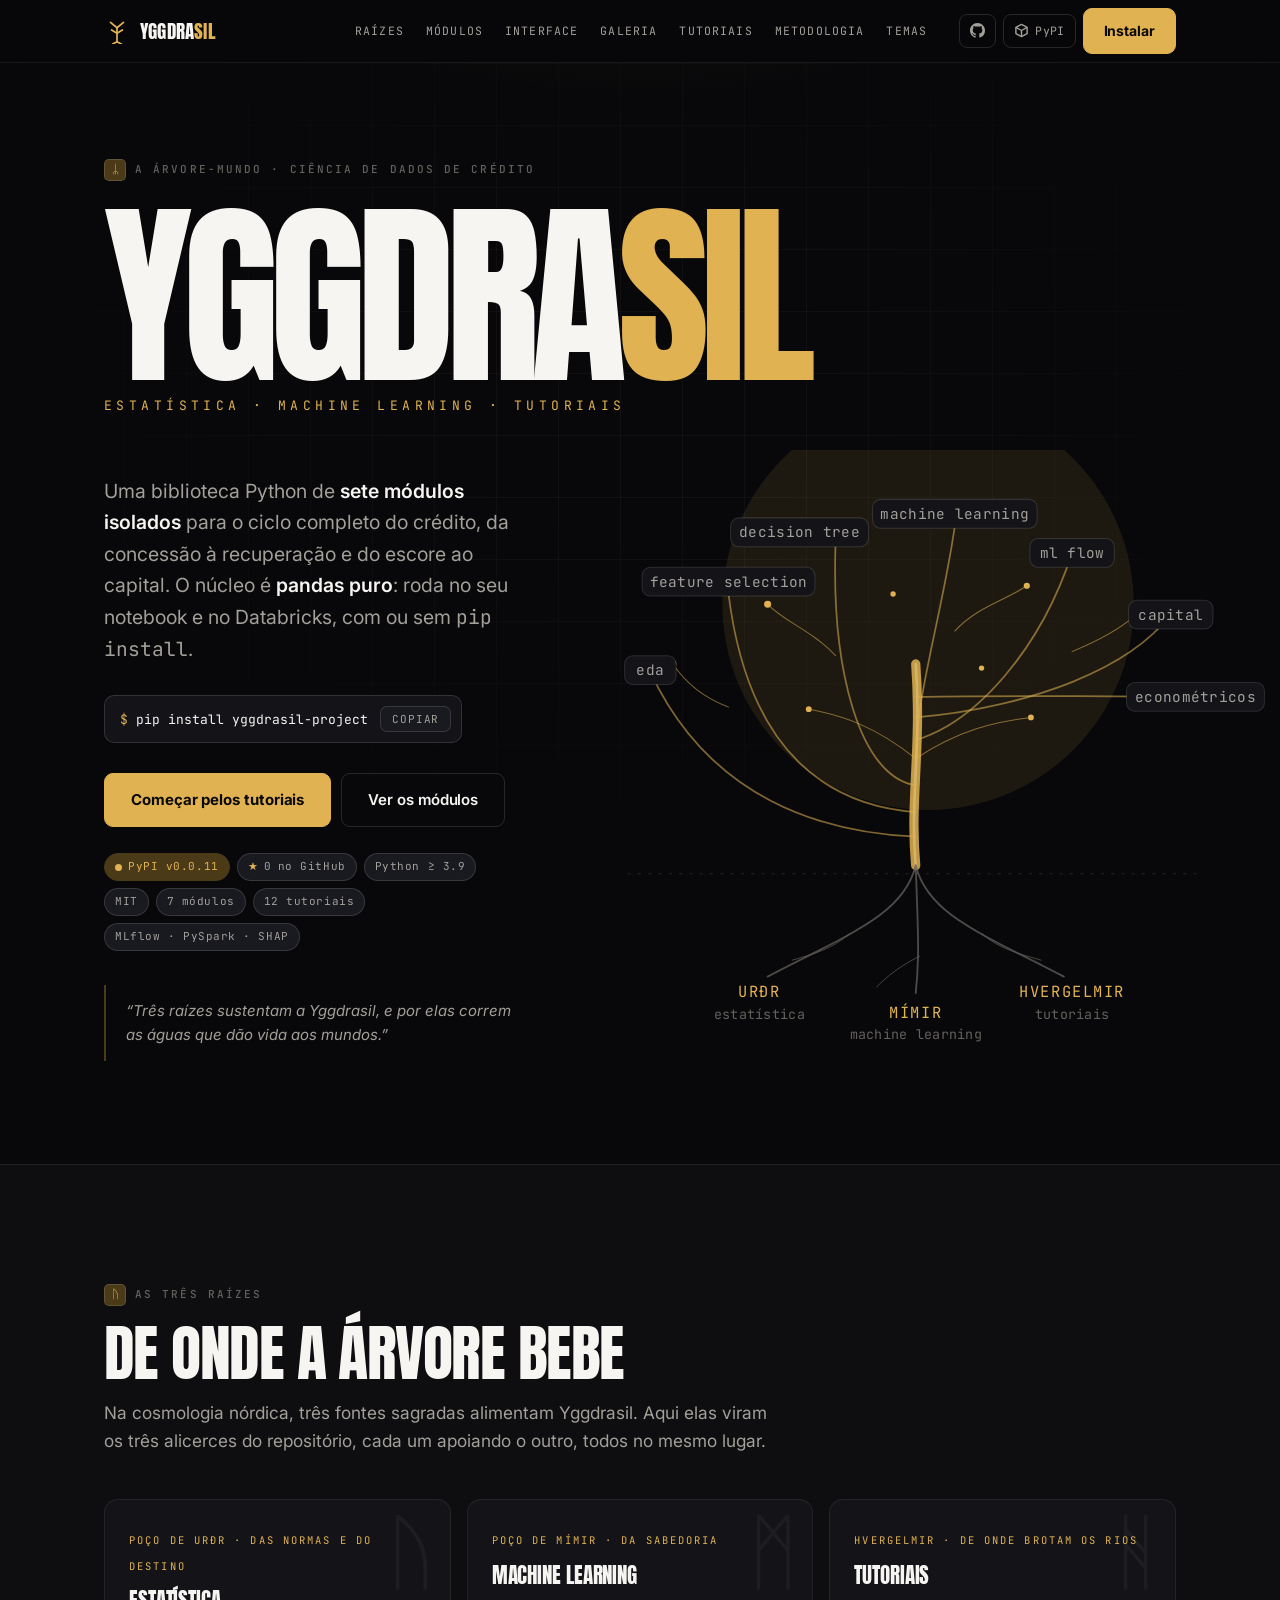
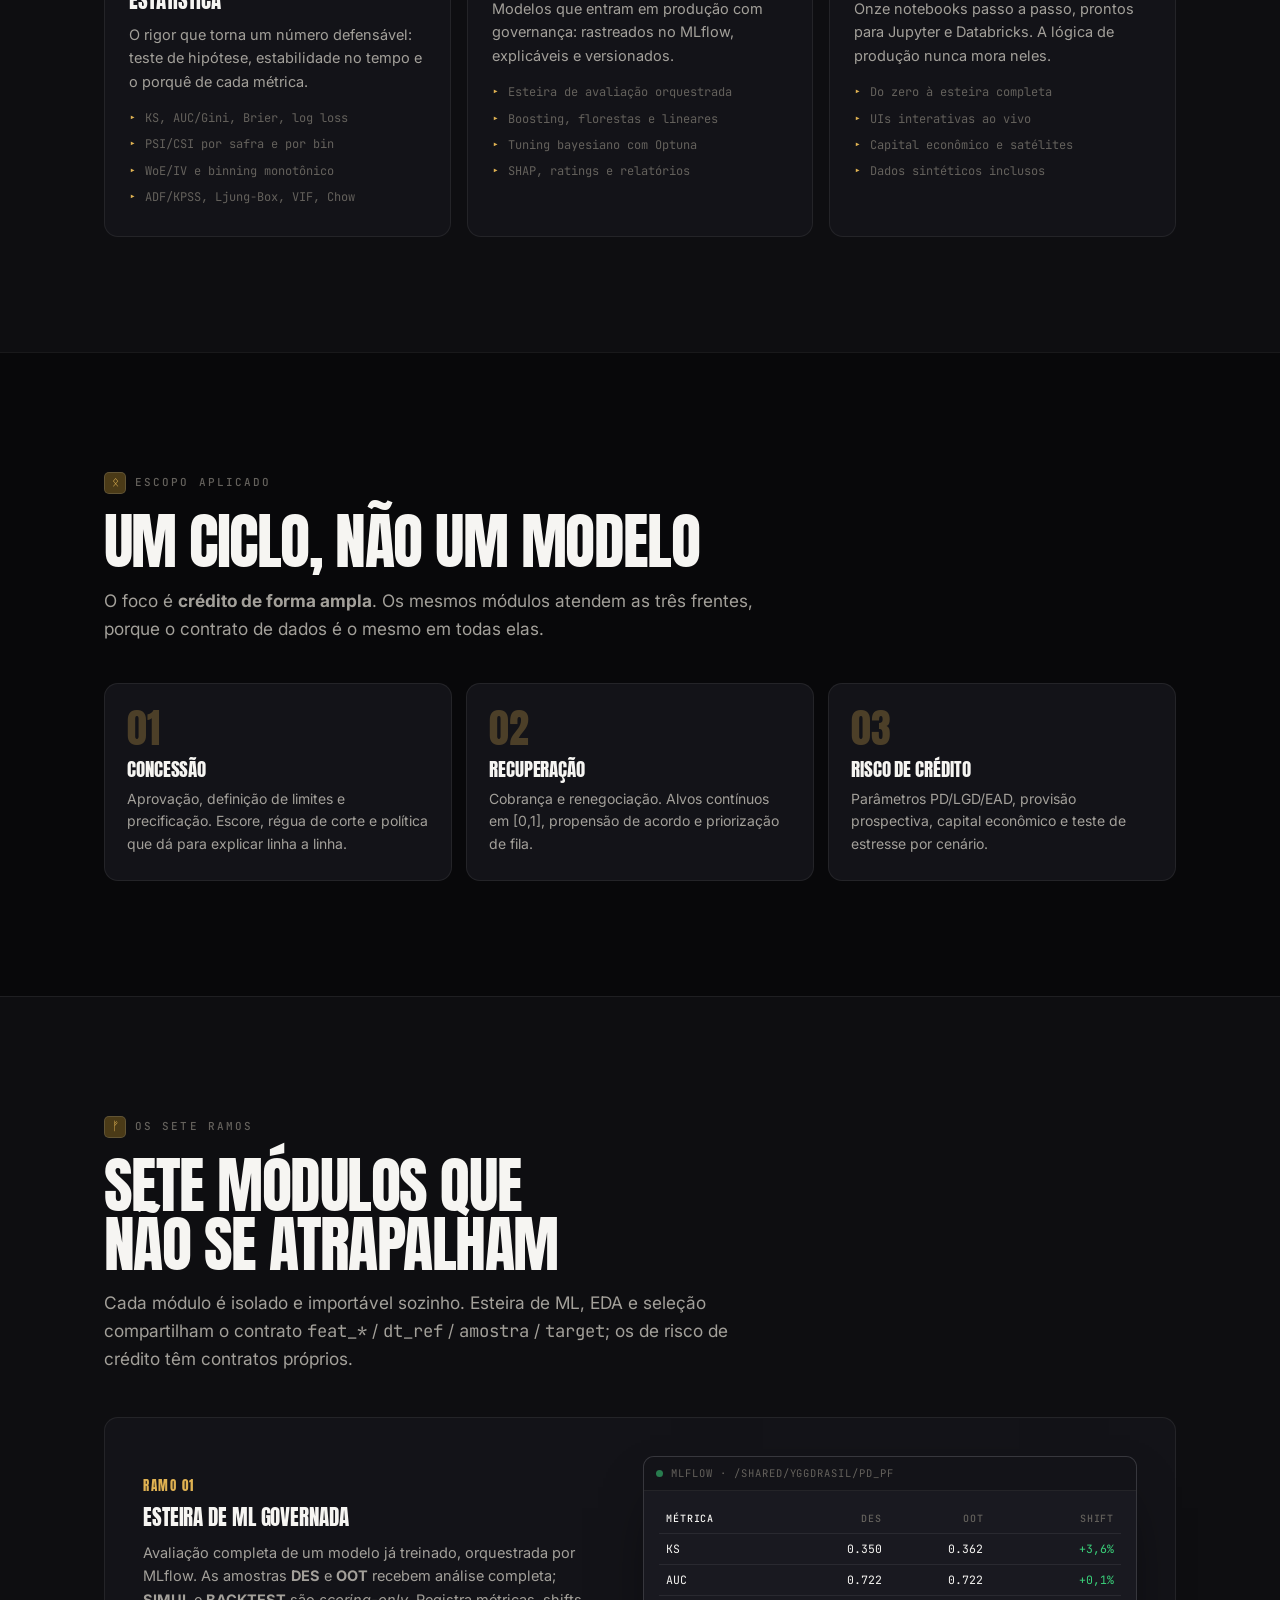
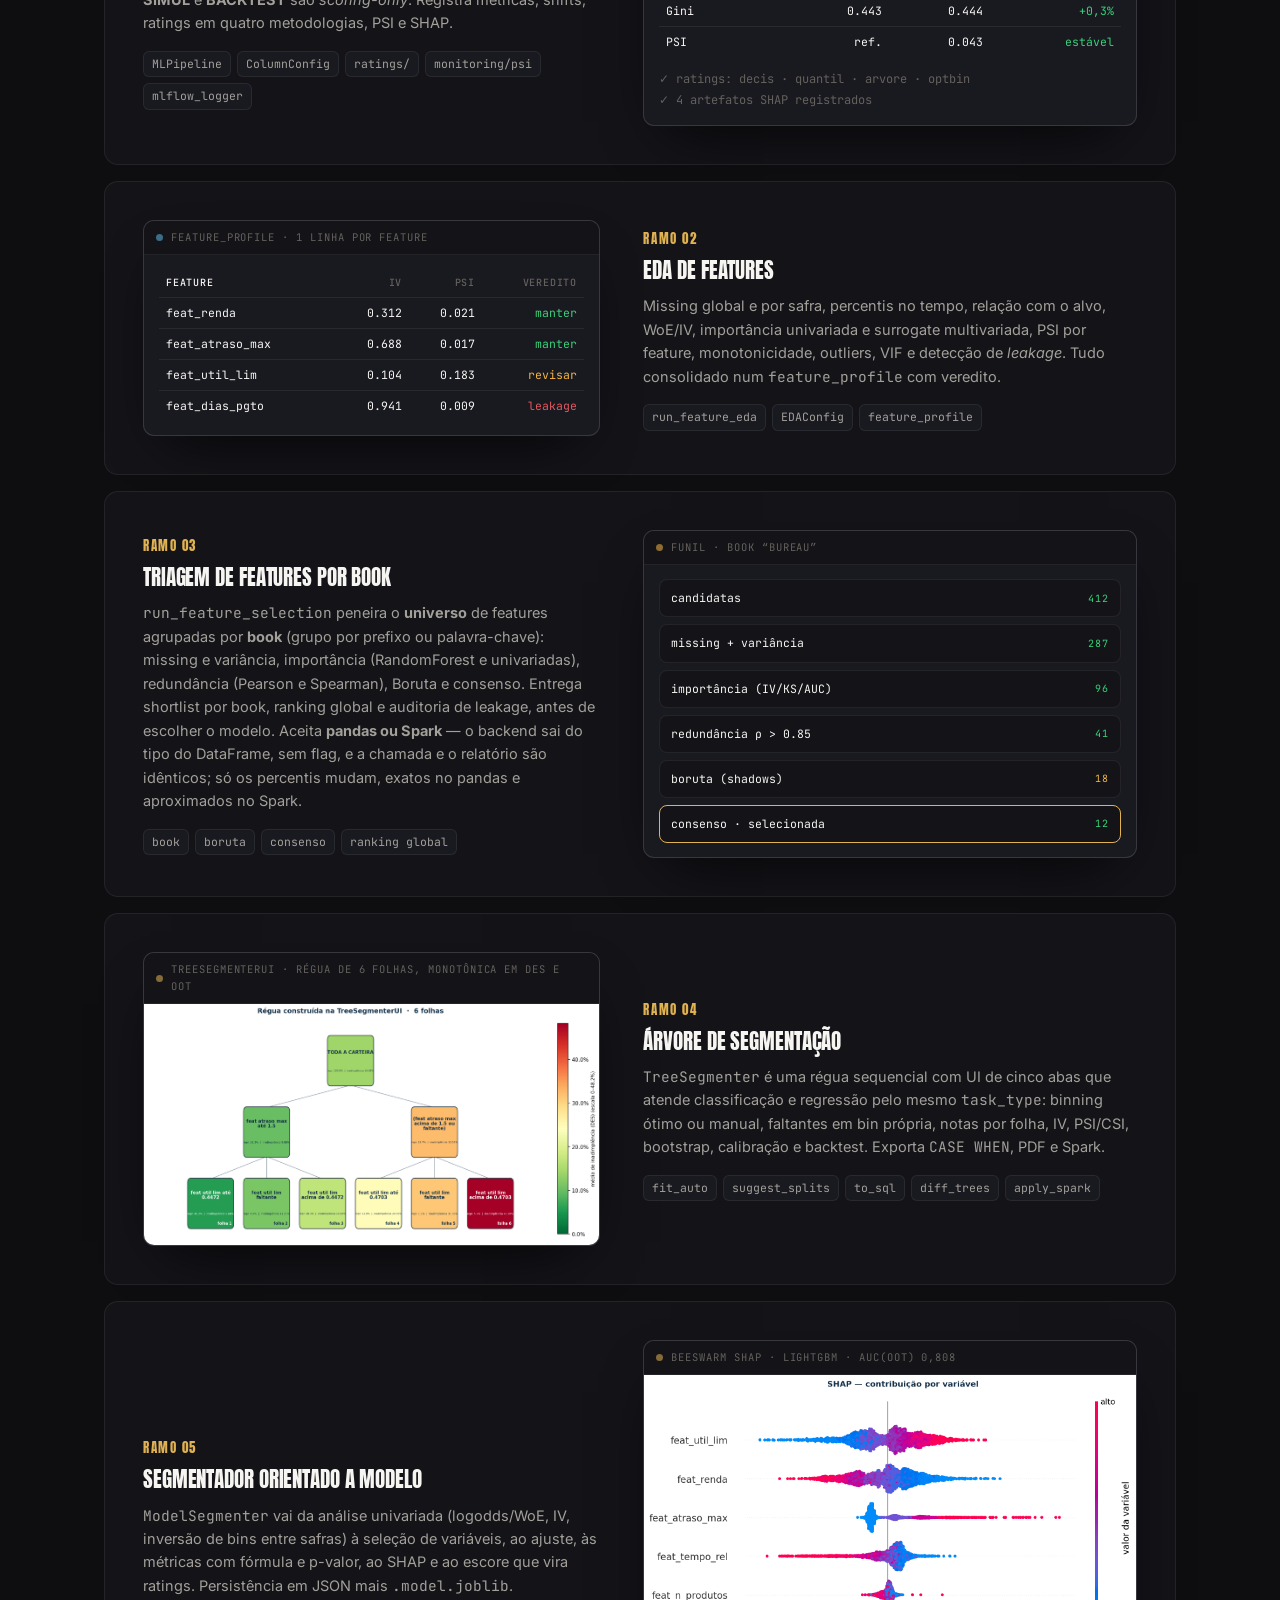
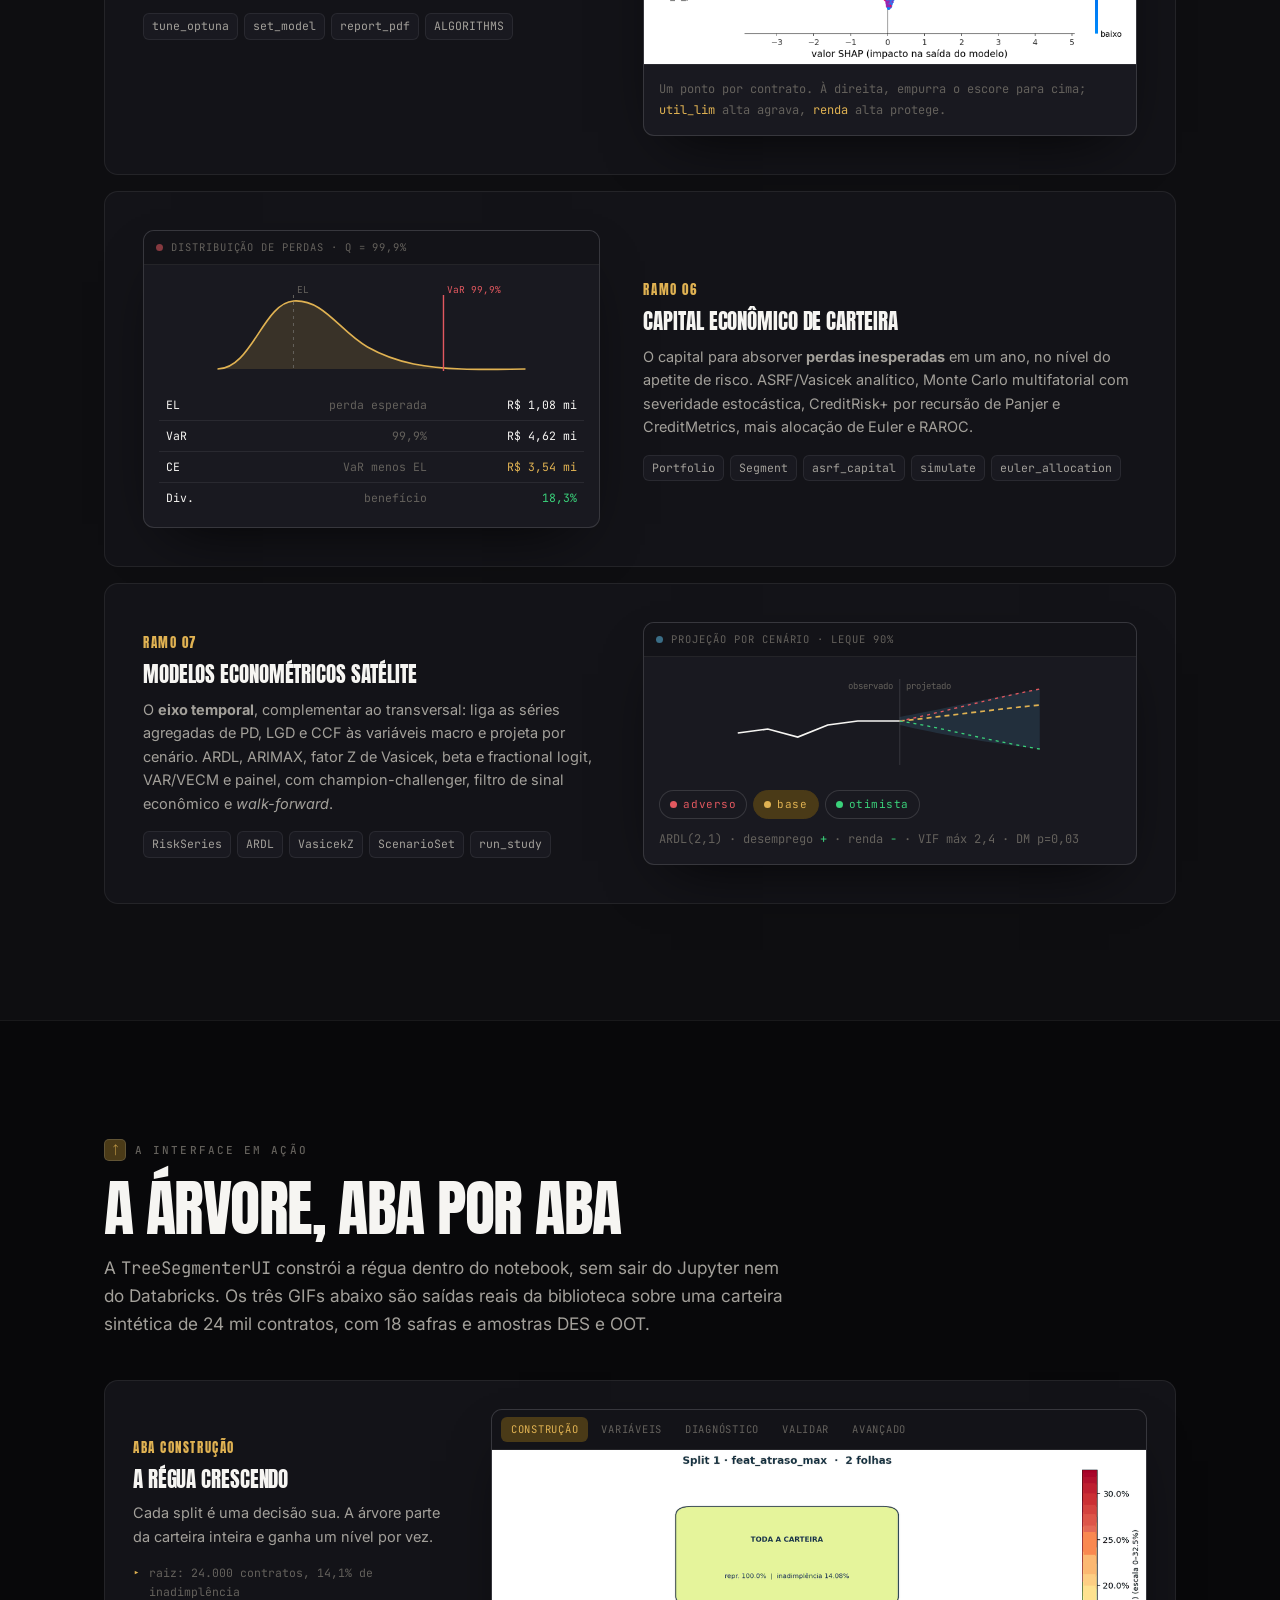
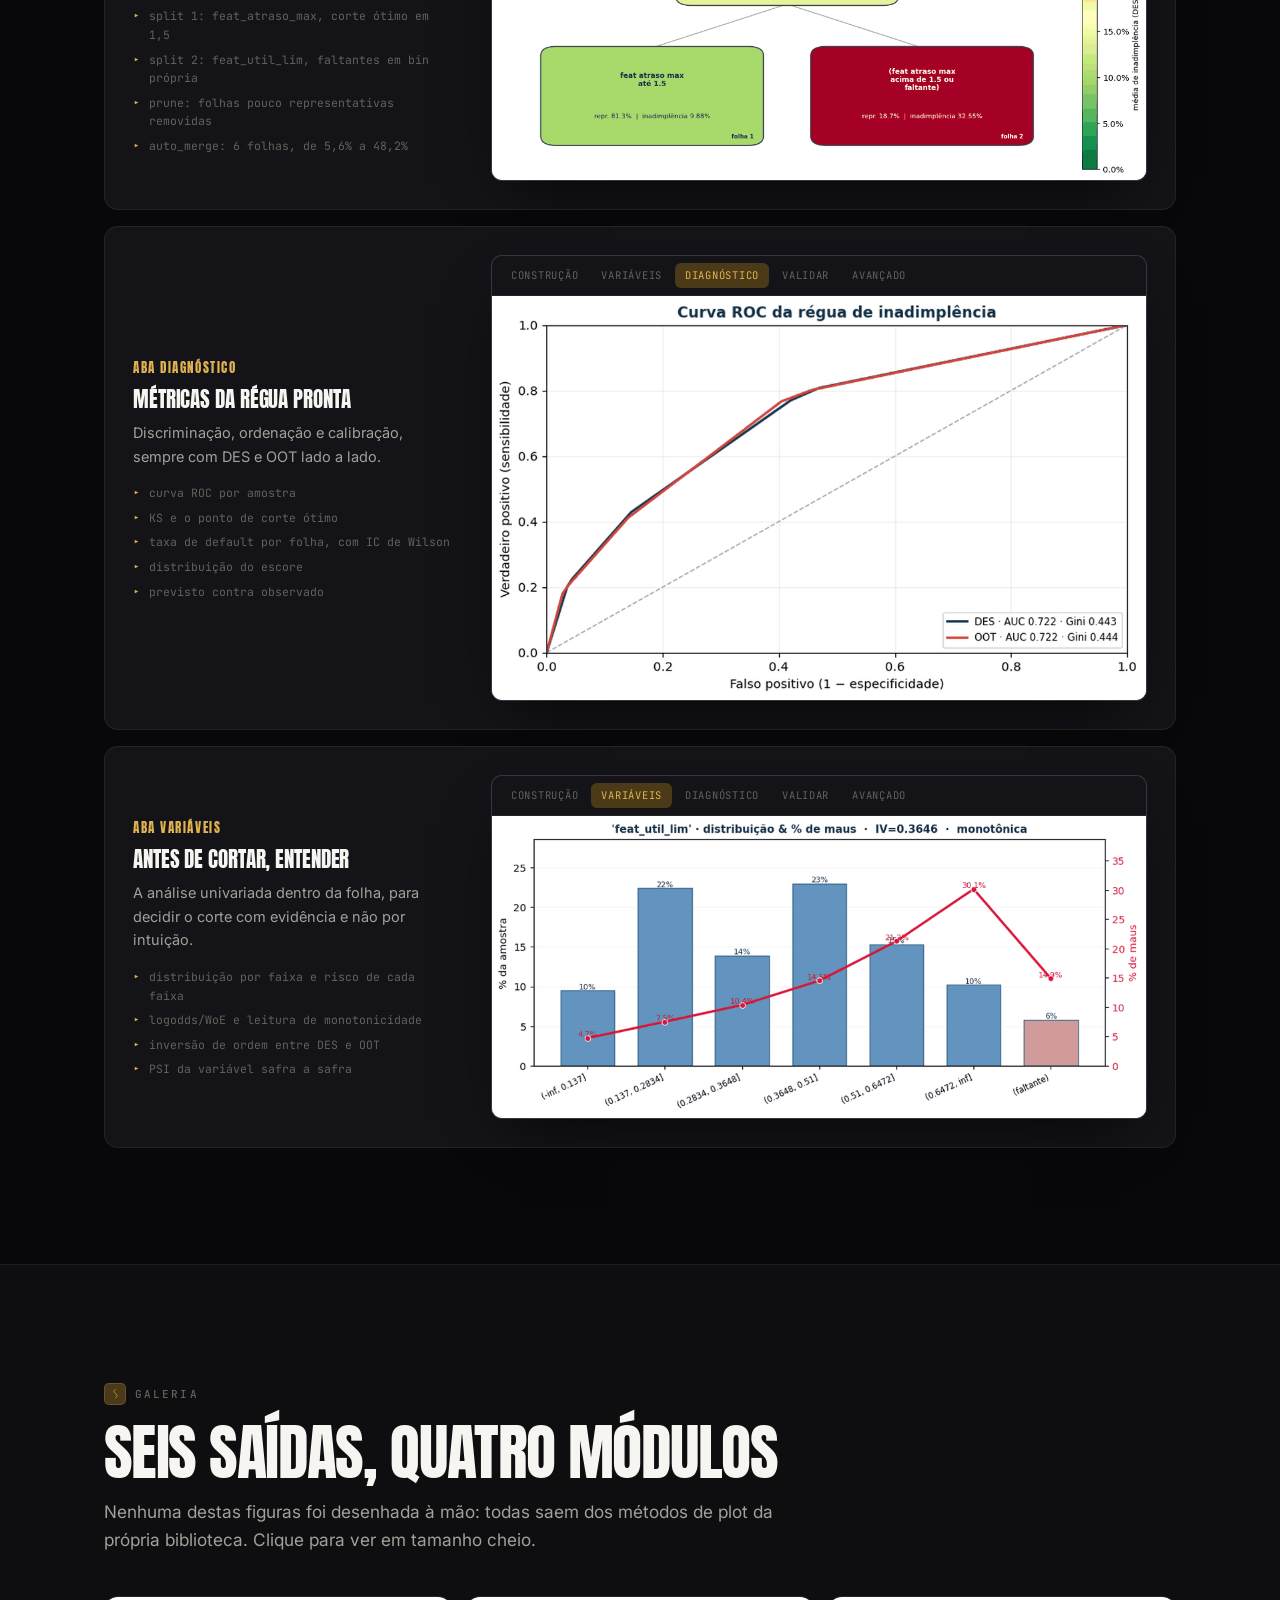
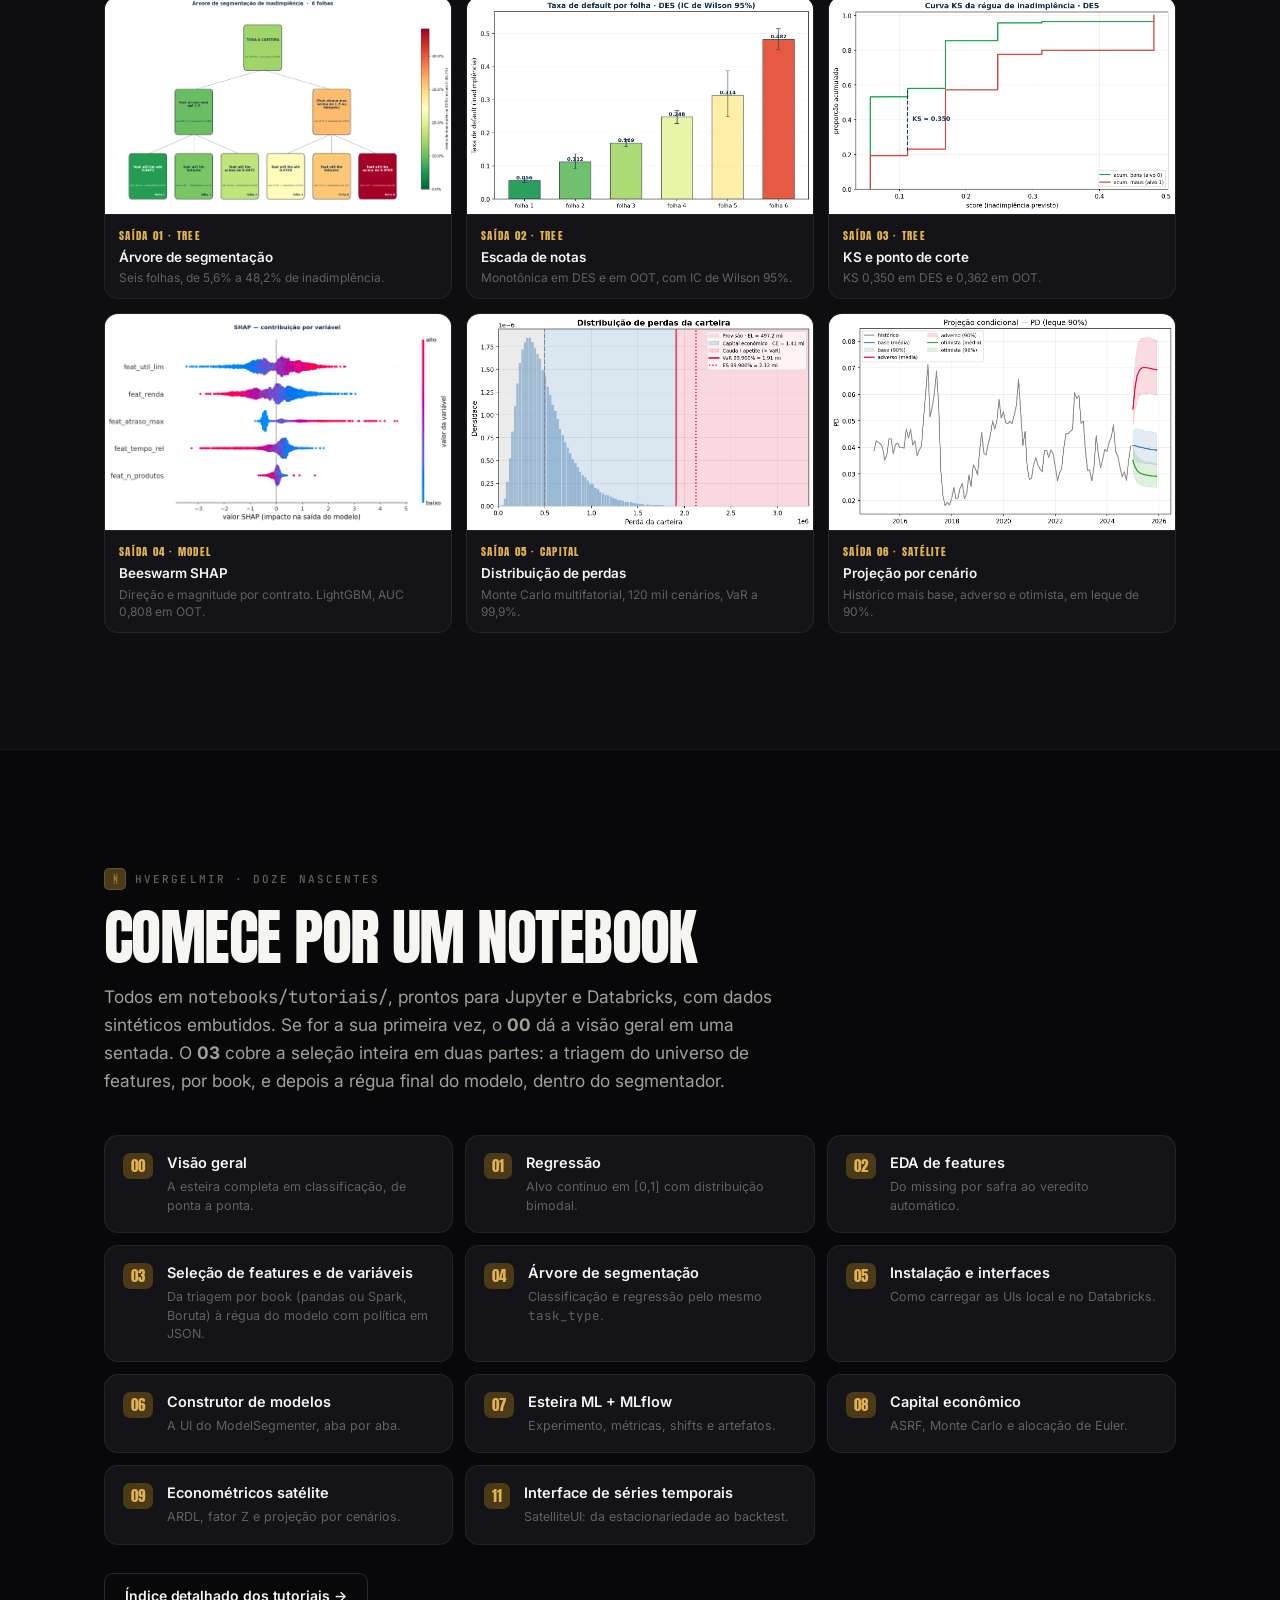
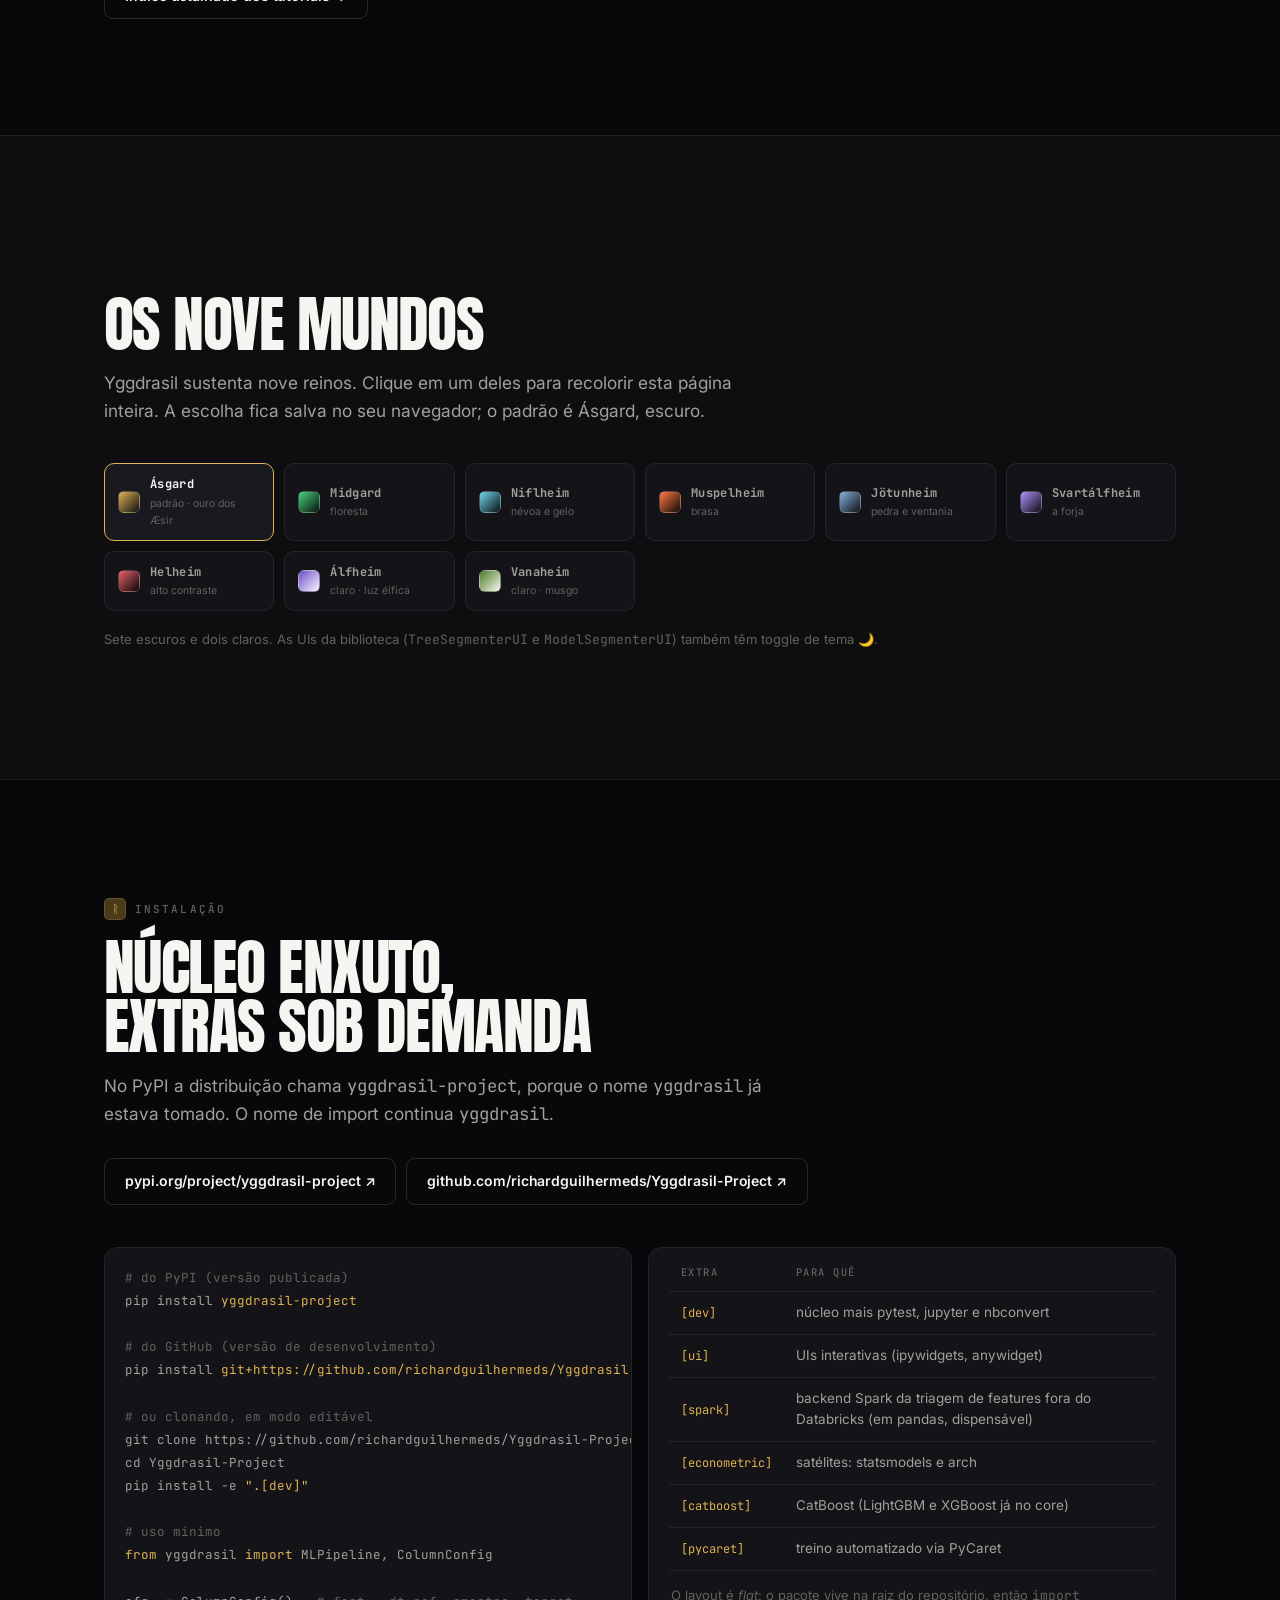
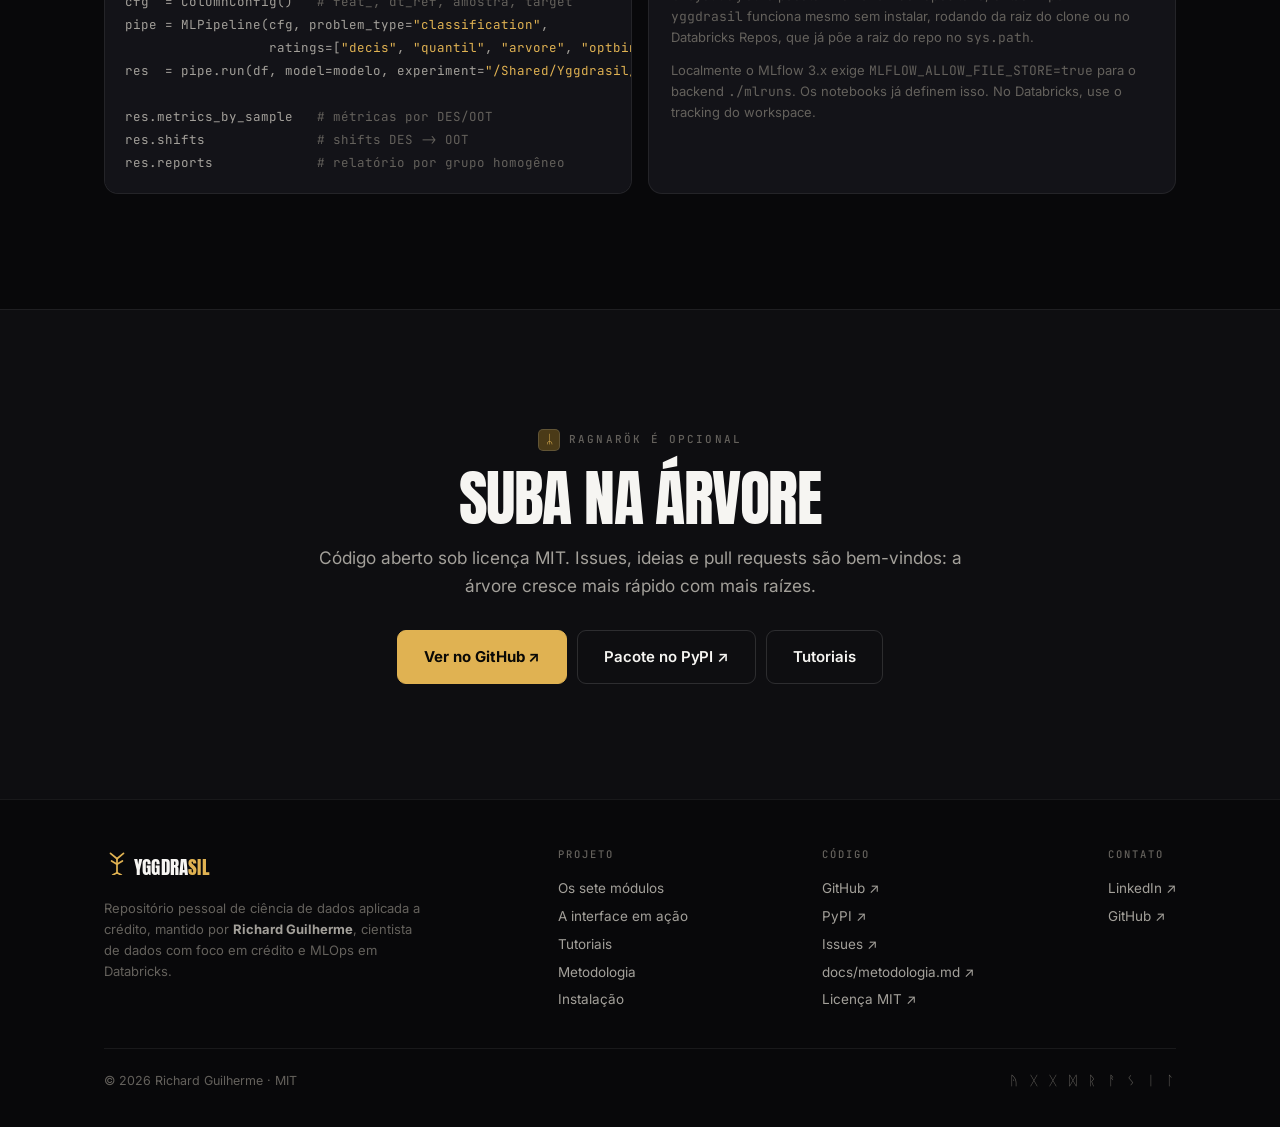
==== commit 4604b5c5: "docs: tutoriais 03 e 10 fundidos num único em duas partes O repositório fundiu a seleção de variávei" ====
--- a/index.html
+++ b/index.html
@@ -265,7 +265,7 @@
       <article class="card root-card reveal" data-rune="ᚻ">
         <span class="root-card__well">Hvergelmir · de onde brotam os rios</span>
         <h3 class="h-card">Tutoriais</h3>
-        <p>Doze notebooks passo a passo, prontos para Jupyter e Databricks. A lógica de produção nunca mora neles.</p>
+        <p>Onze notebooks passo a passo, prontos para Jupyter e Databricks. A lógica de produção nunca mora neles.</p>
         <ul>
           <li>Do zero à esteira completa</li>
           <li>UIs interativas ao vivo</li>
@@ -687,9 +687,8 @@
     <p class="lede reveal">
       Todos em <code>notebooks/tutoriais/</code>, prontos para Jupyter e Databricks, com dados
       sintéticos embutidos. Se for a sua primeira vez, o <b>00</b> dá a visão geral em uma sentada.
-      O <b>03</b> e o <b>10</b> são estágios em sequência, não duplicatas: o 03 corta o universo de
-      features numa shortlist por book, o 10 documenta a régua final sobre a lista já curta, dentro
-      do segmentador.
+      O <b>03</b> cobre a seleção inteira em duas partes: a triagem do universo de features, por book,
+      e depois a régua final do modelo, dentro do segmentador.
     </p>
 
     <div class="tuts">
@@ -700,7 +699,7 @@
       <a class="card tut reveal" href="https://github.com/richardguilhermeds/Yggdrasil-Project/blob/main/notebooks/tutoriais/02_tutorial_eda_features.ipynb" target="_blank" rel="noopener">
         <span class="tut__no">02</span><span><b class="tut__t">EDA de features</b><span class="tut__d">Do missing por safra ao veredito automático.</span></span></a>
       <a class="card tut reveal" href="https://github.com/richardguilhermeds/Yggdrasil-Project/blob/main/notebooks/tutoriais/03_tutorial_feature_selection.ipynb" target="_blank" rel="noopener">
-        <span class="tut__no">03</span><span><b class="tut__t">Triagem de features por book</b><span class="tut__d">Funil, Boruta e ranking global, em pandas ou Spark.</span></span></a>
+        <span class="tut__no">03</span><span><b class="tut__t">Seleção de features e de variáveis</b><span class="tut__d">Da triagem por book (pandas ou Spark, Boruta) à régua do modelo com política em JSON.</span></span></a>
       <a class="card tut reveal" href="https://github.com/richardguilhermeds/Yggdrasil-Project/blob/main/notebooks/tutoriais/04_tutorial_tree_segmenter.ipynb" target="_blank" rel="noopener">
         <span class="tut__no">04</span><span><b class="tut__t">Árvore de segmentação</b><span class="tut__d">Classificação e regressão pelo mesmo <code>task_type</code>.</span></span></a>
       <a class="card tut reveal" href="https://github.com/richardguilhermeds/Yggdrasil-Project/blob/main/notebooks/tutoriais/05_tutorial_instalacao_e_interfaces.ipynb" target="_blank" rel="noopener">
@@ -713,8 +712,6 @@
         <span class="tut__no">08</span><span><b class="tut__t">Capital econômico</b><span class="tut__d">ASRF, Monte Carlo e alocação de Euler.</span></span></a>
       <a class="card tut reveal" href="https://github.com/richardguilhermeds/Yggdrasil-Project/blob/main/notebooks/tutoriais/09_tutorial_modelos_econometricos.ipynb" target="_blank" rel="noopener">
         <span class="tut__no">09</span><span><b class="tut__t">Econométricos satélite</b><span class="tut__d">ARDL, fator Z e projeção por cenários.</span></span></a>
-      <a class="card tut reveal" href="https://github.com/richardguilhermeds/Yggdrasil-Project/blob/main/notebooks/tutoriais/10_tutorial_selecao_variaveis.ipynb" target="_blank" rel="noopener">
-        <span class="tut__no">10</span><span><b class="tut__t">Esteira de seleção</b><span class="tut__d">A régua final do modelo: etapas plugáveis, relatório e política.</span></span></a>
       <a class="card tut reveal" href="https://github.com/richardguilhermeds/Yggdrasil-Project/blob/main/notebooks/tutoriais/11_tutorial_interface_series_temporais.ipynb" target="_blank" rel="noopener">
         <span class="tut__no">11</span><span><b class="tut__t">Interface de séries temporais</b><span class="tut__d">SatelliteUI: da estacionariedade ao backtest.</span></span></a>
     </div>
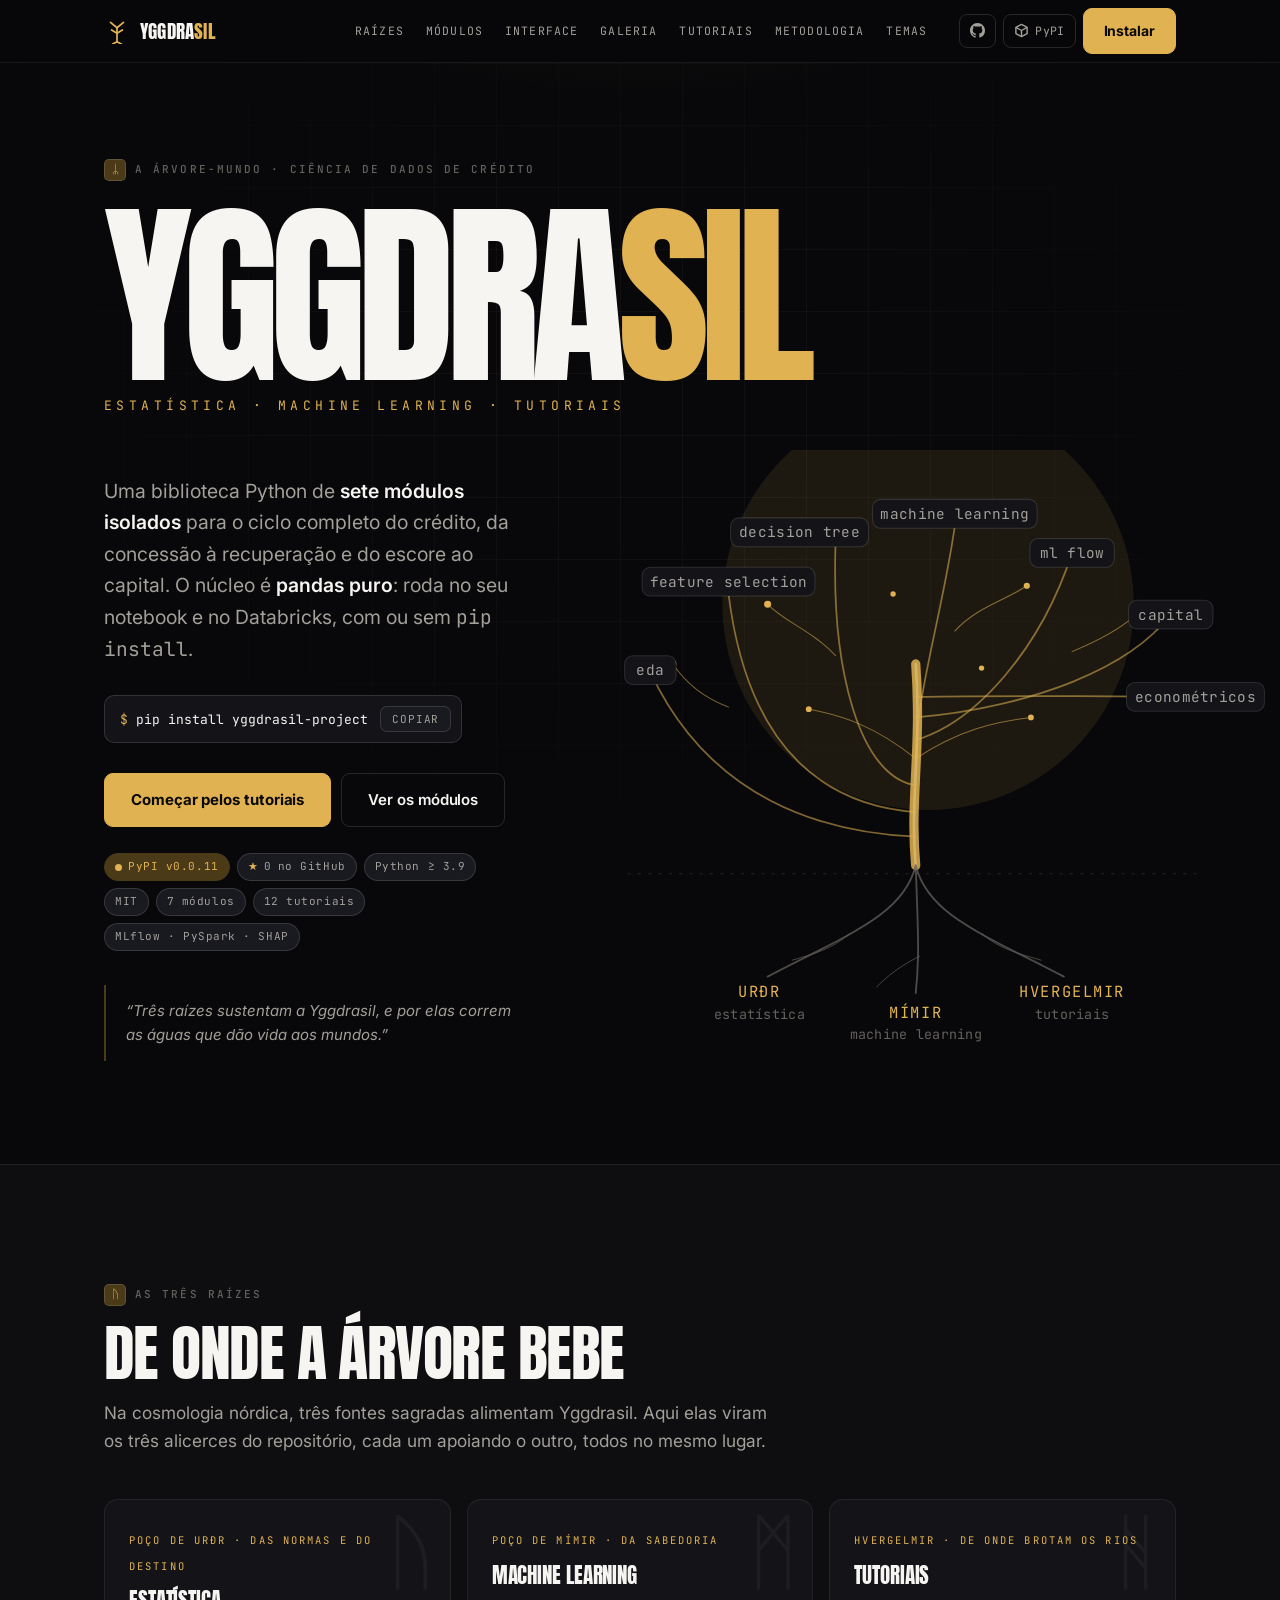
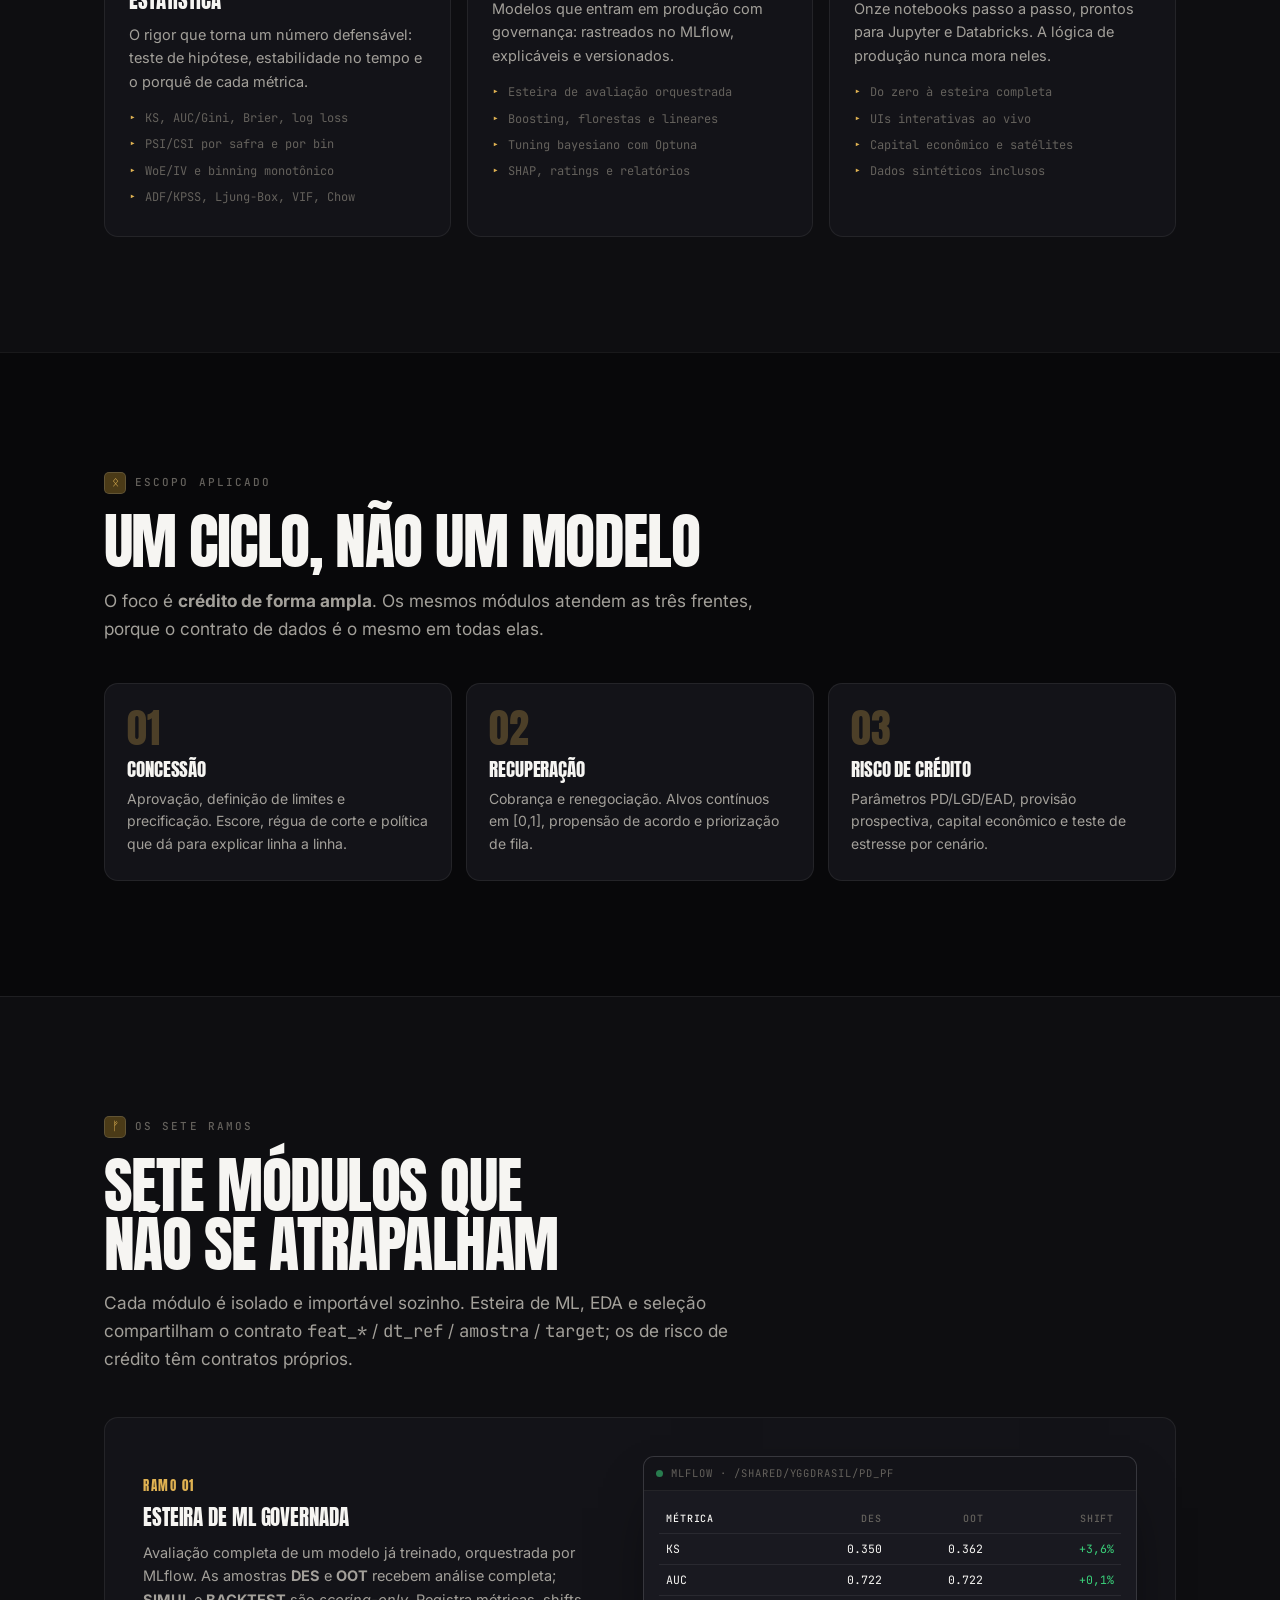
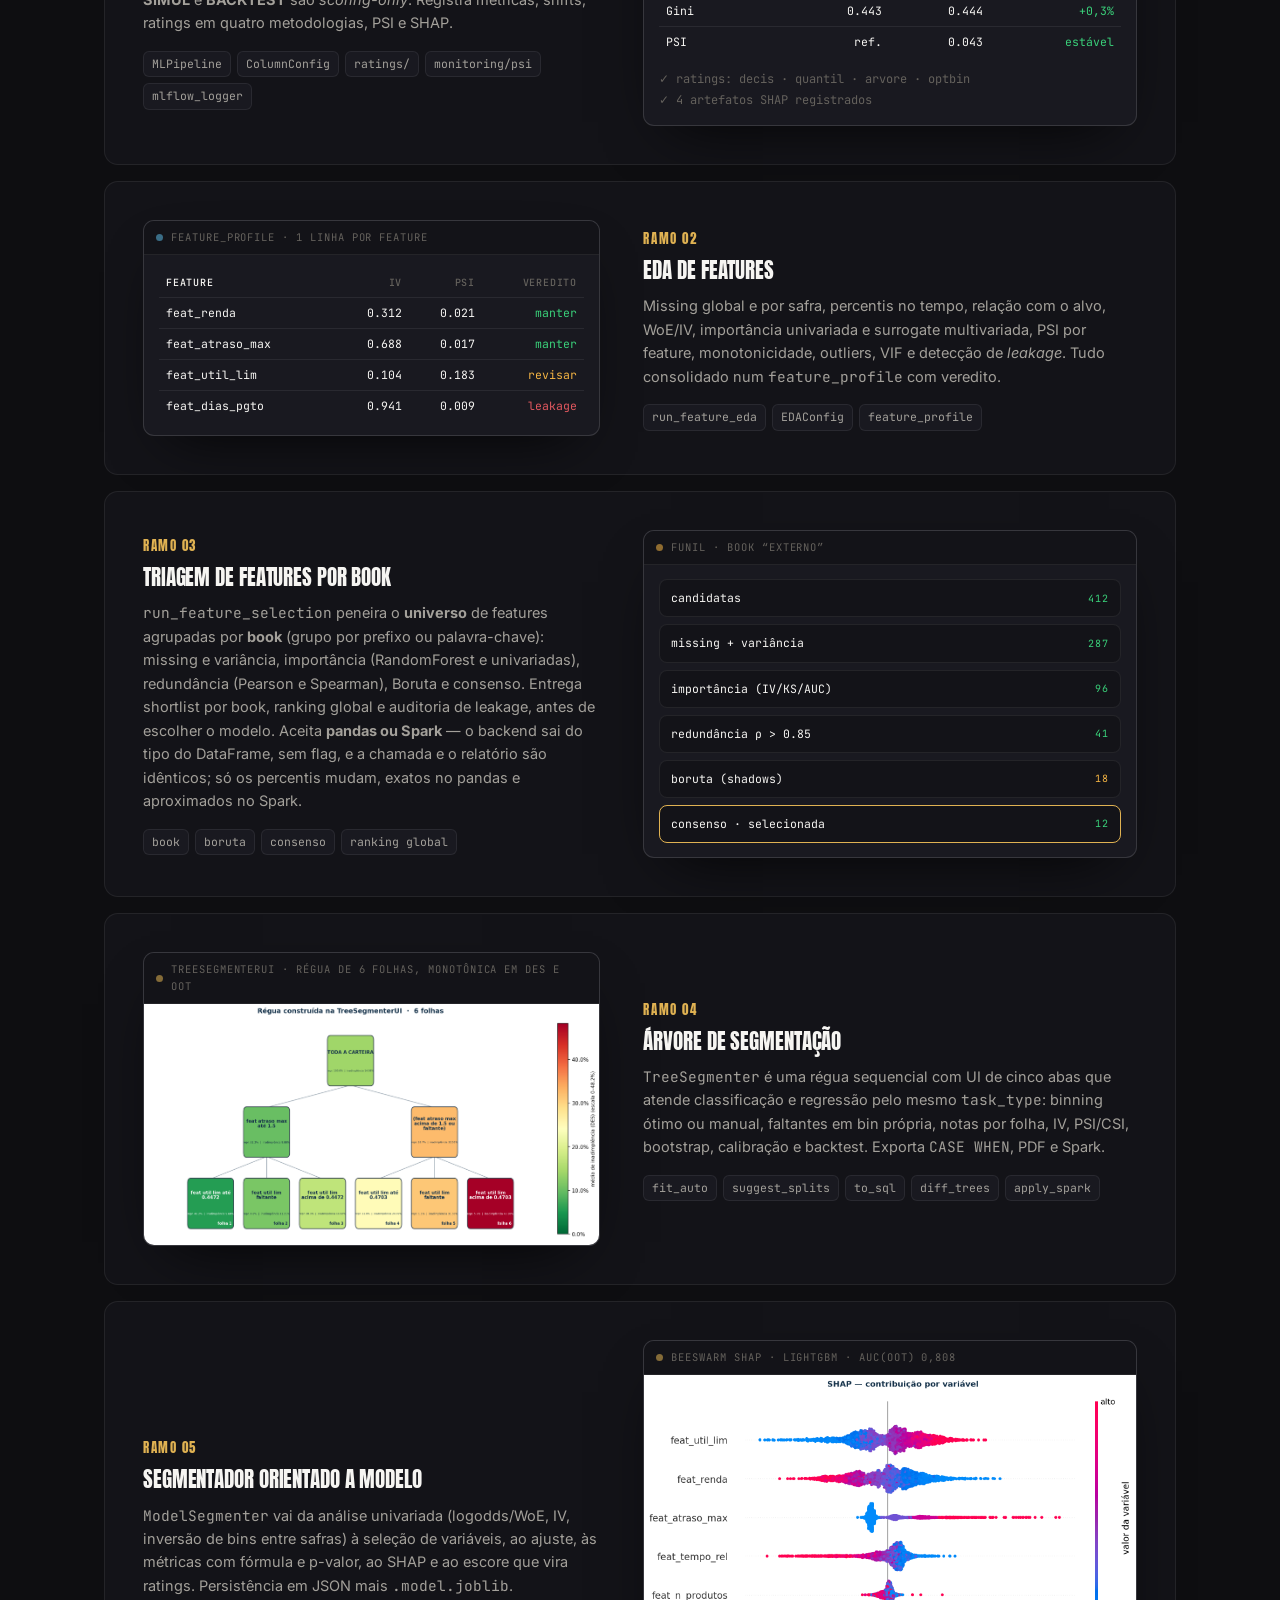
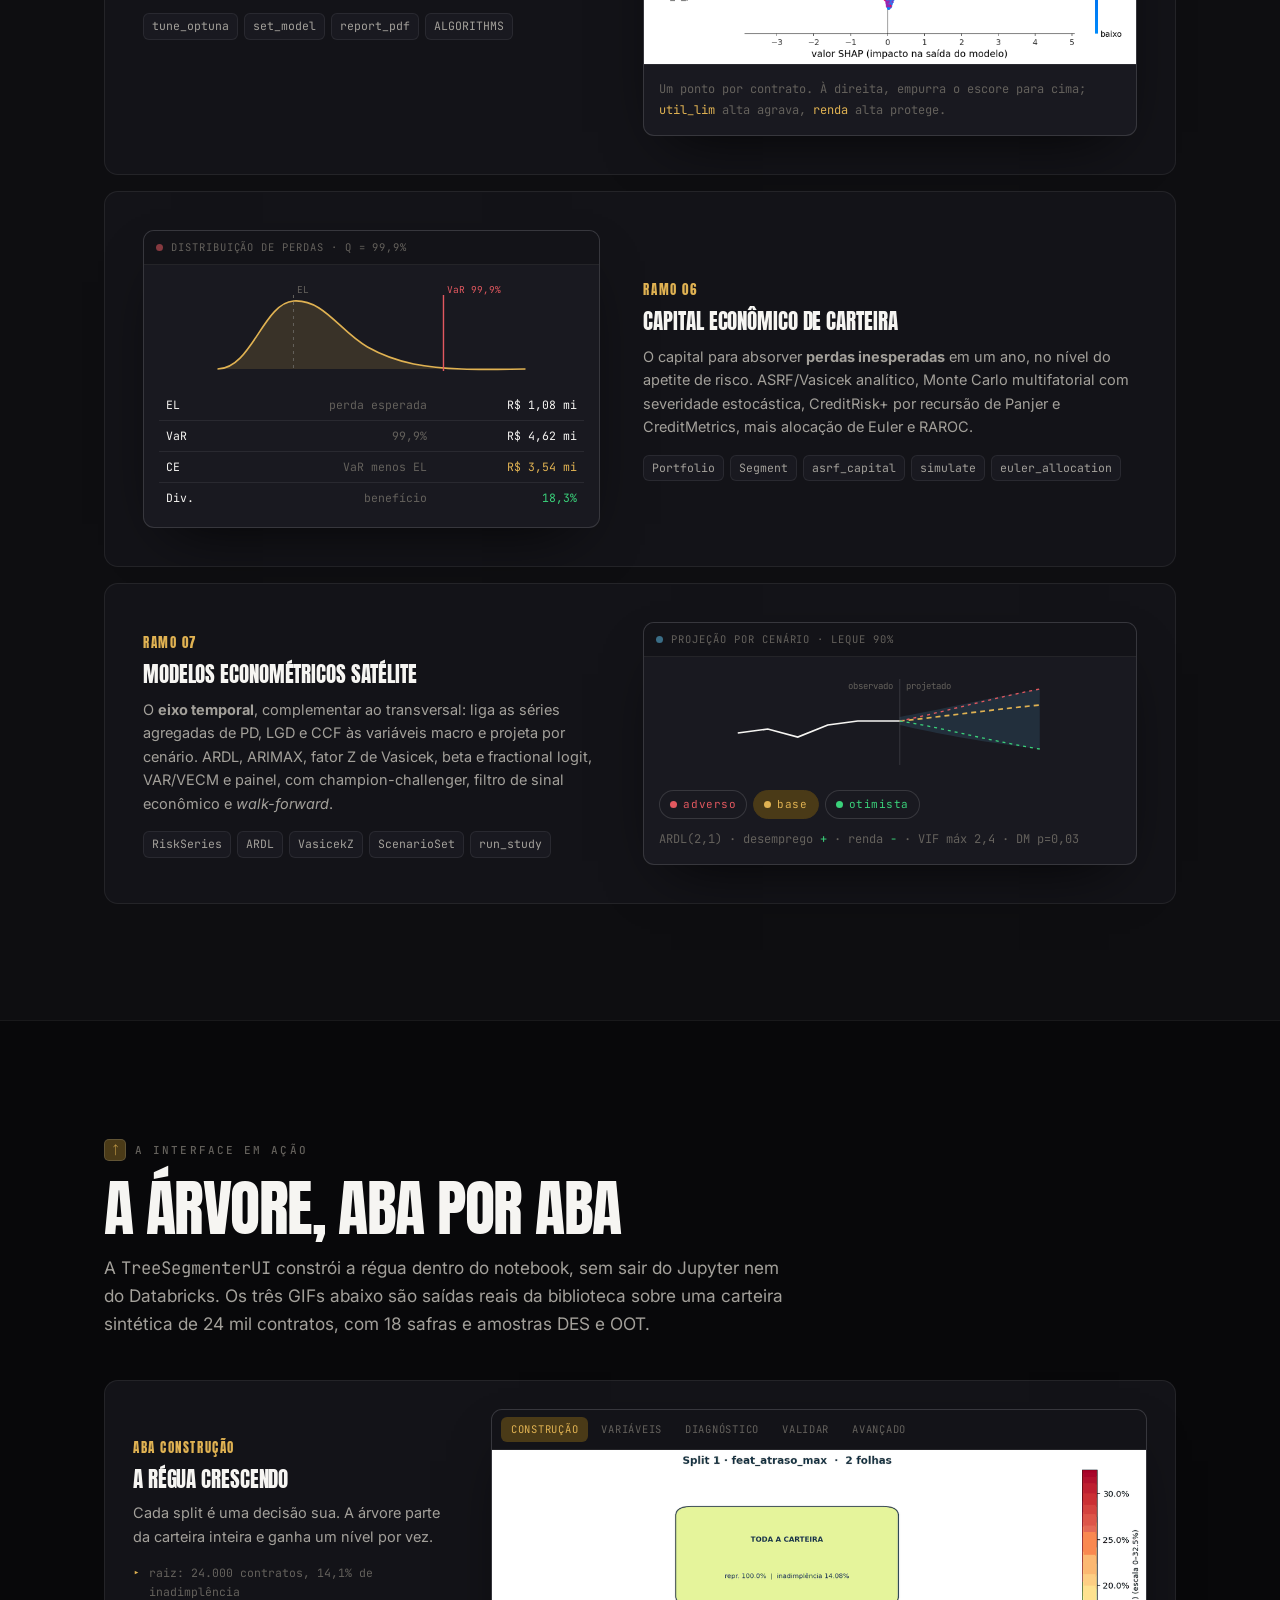
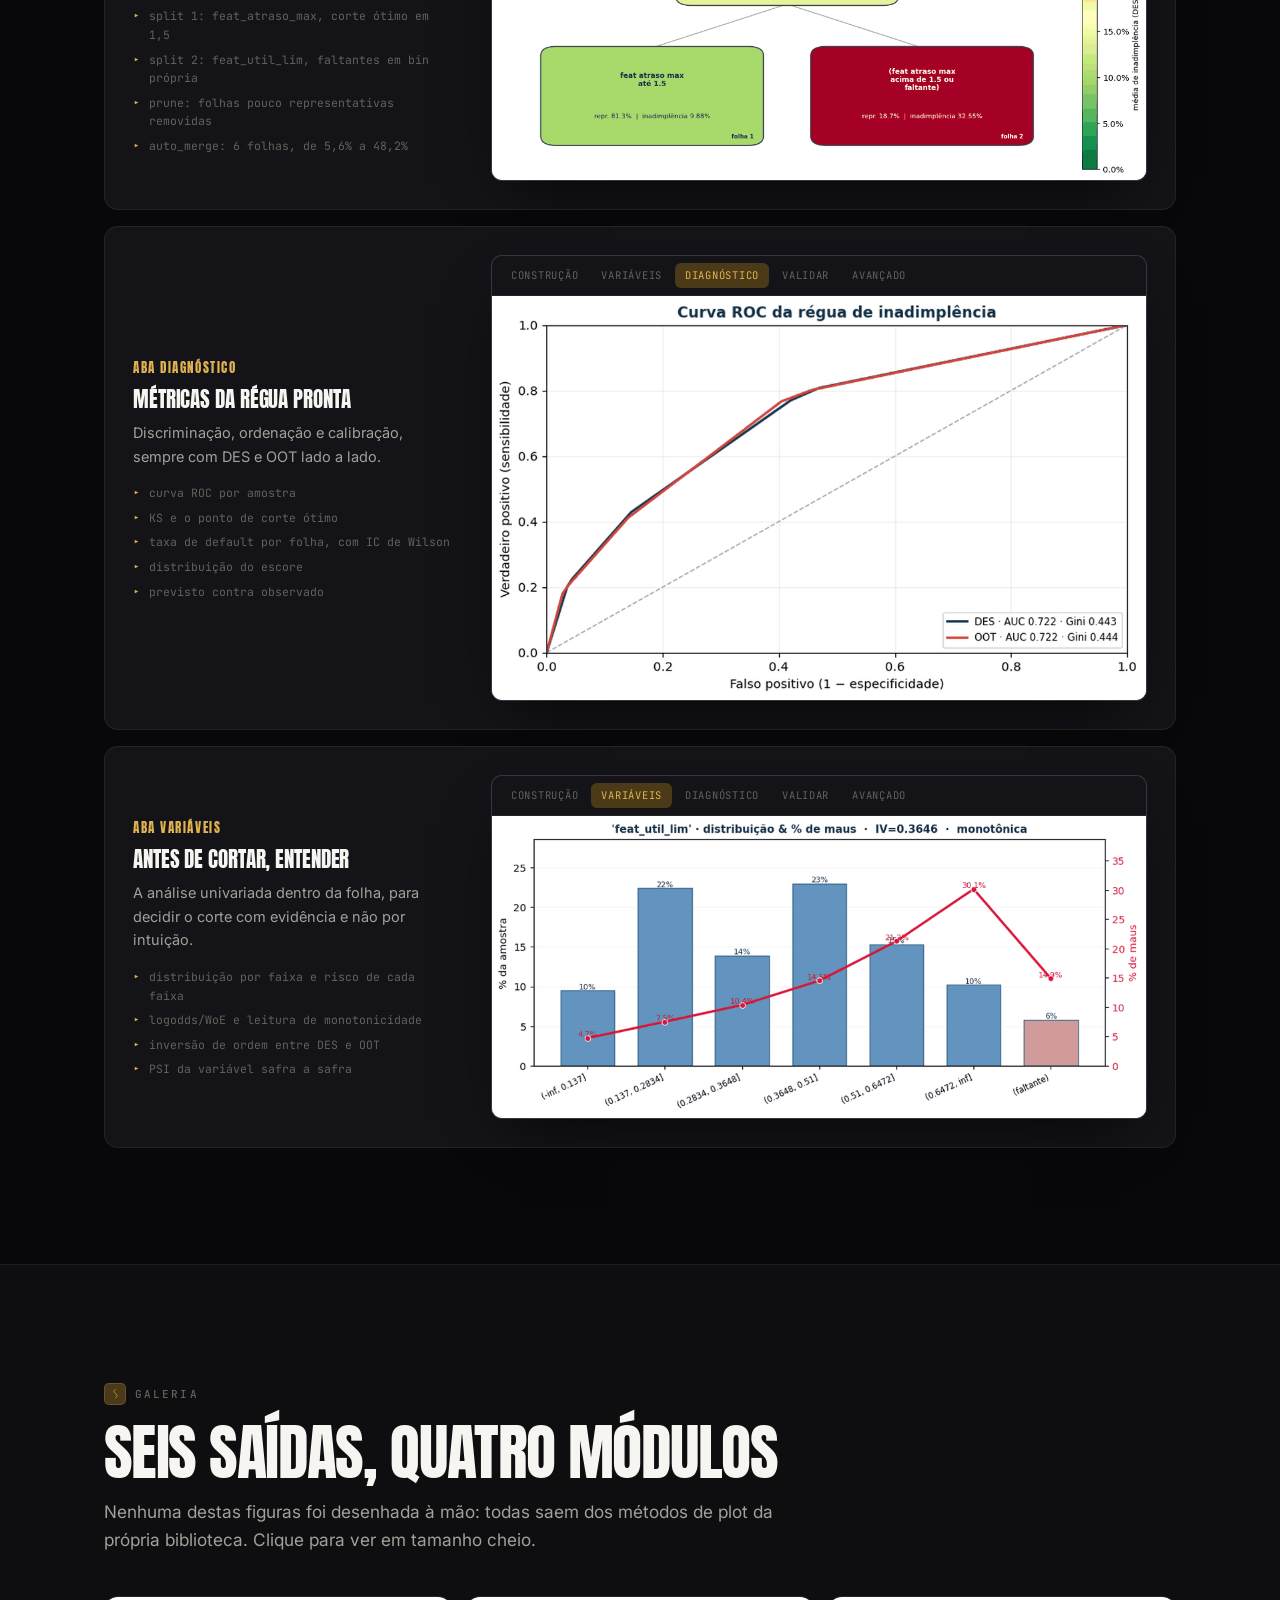
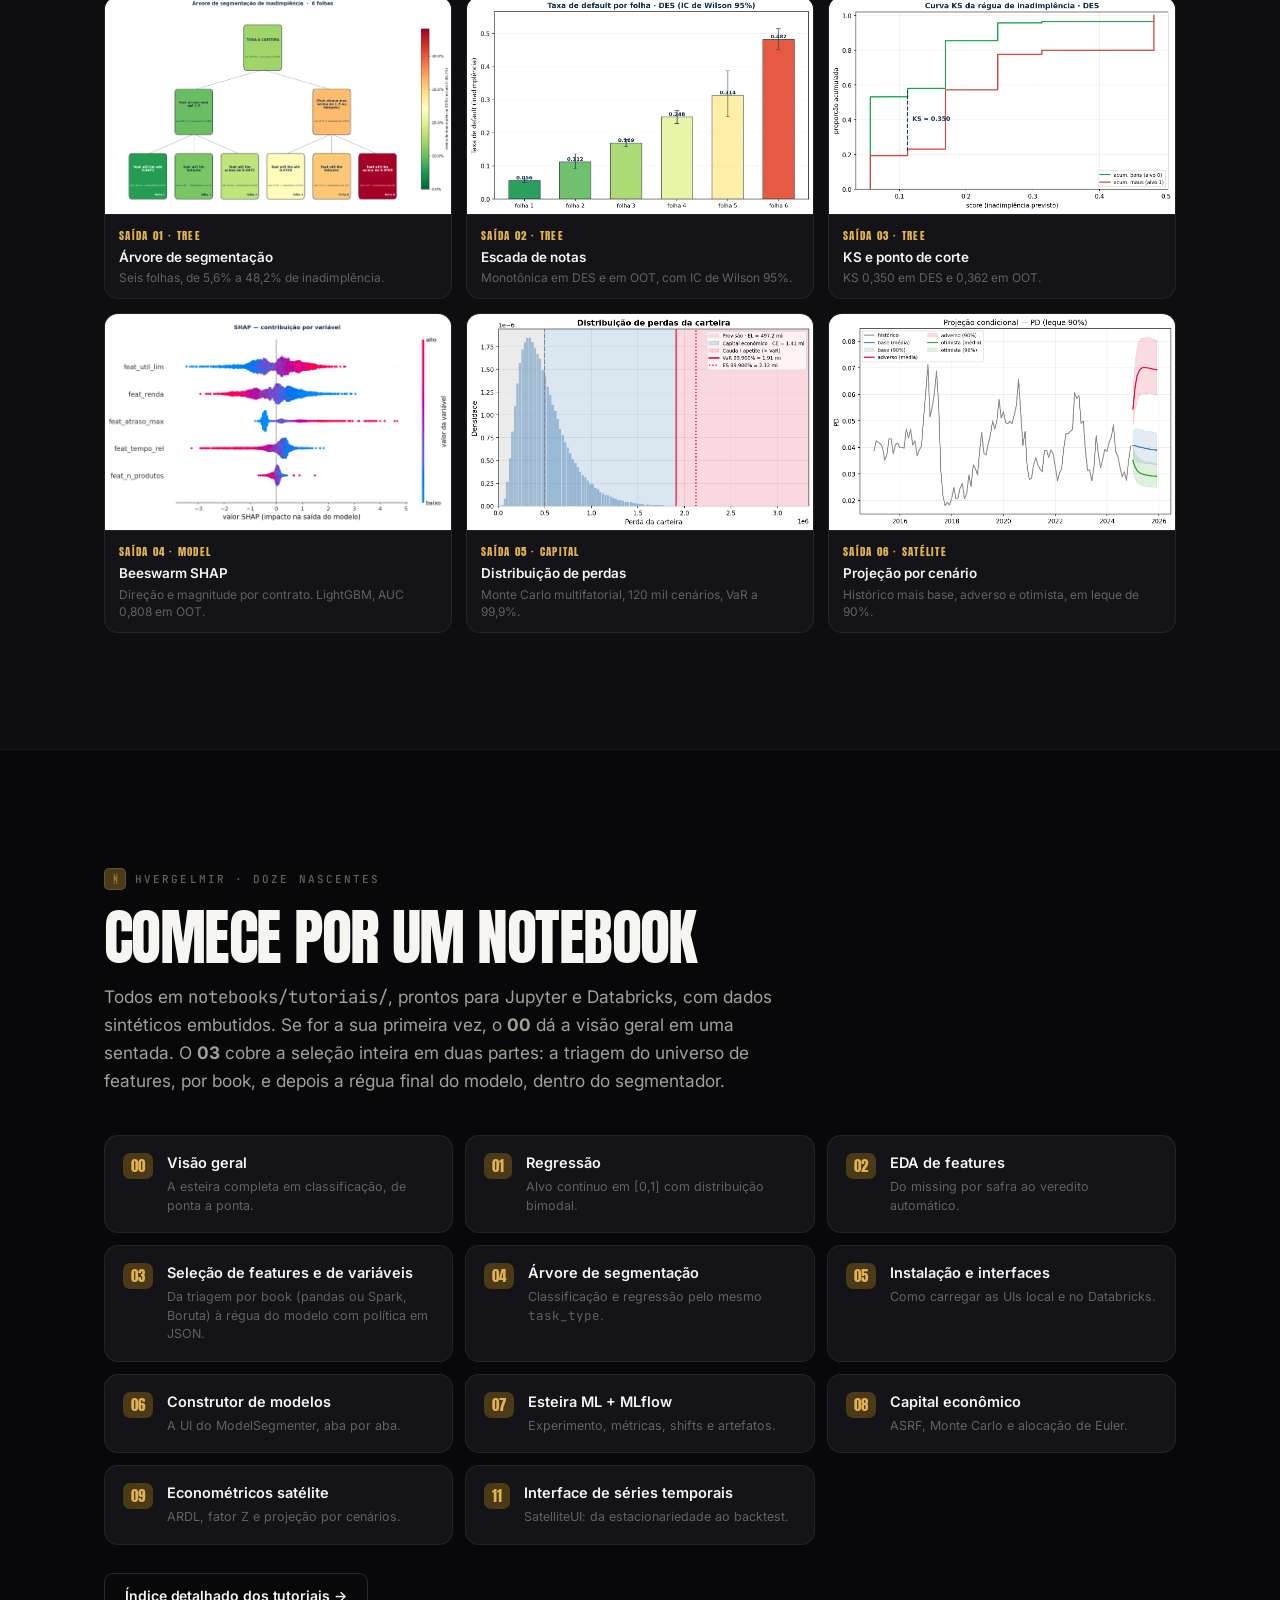
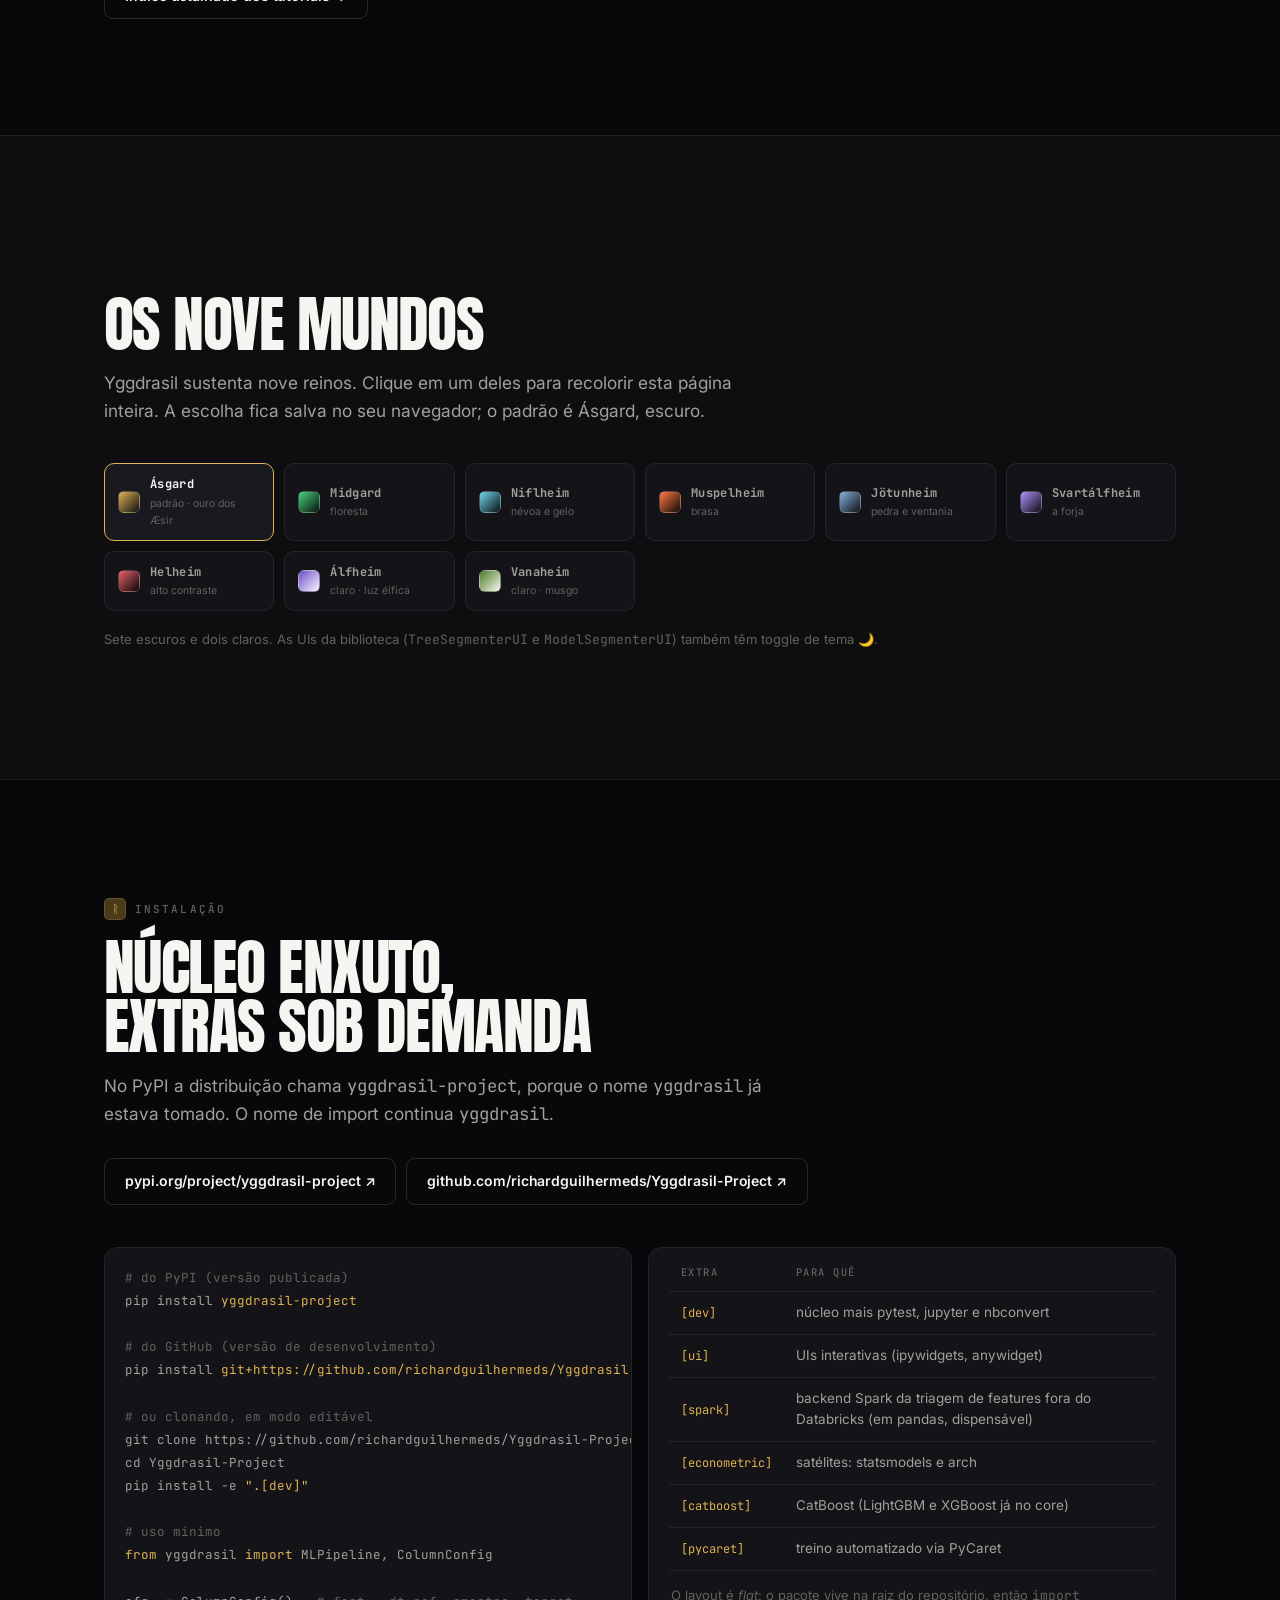
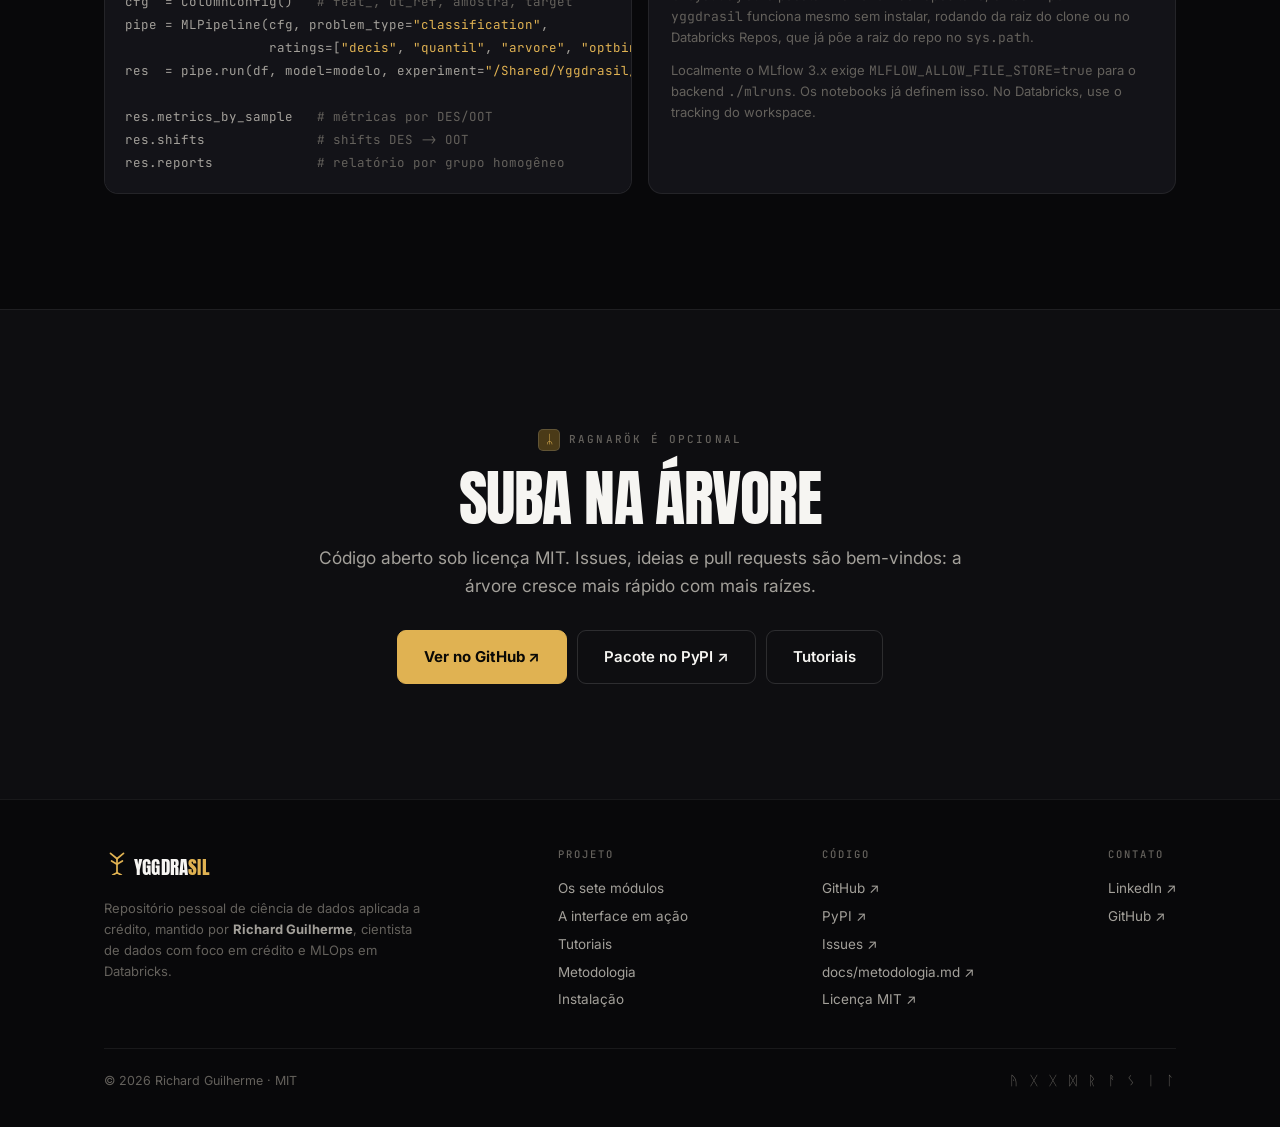
==== commit bf5418f6: "docs: book de exemplo passa a se chamar "externo" Último resquício do rename bureau→externo/mercado " ====
--- a/index.html
+++ b/index.html
@@ -394,7 +394,7 @@
           <div class="mod__api"><code>book</code><code>boruta</code><code>consenso</code><code>ranking global</code></div>
         </div>
         <div class="mock">
-          <div class="mock__bar"><span class="dot" style="color:var(--warn)"></span> funil · book “bureau”</div>
+          <div class="mock__bar"><span class="dot" style="color:var(--warn)"></span> funil · book “externo”</div>
           <div class="mock__body">
             <div class="flow">
               <div class="flow__row"><span class="lbl">candidatas</span><span class="st st--ok">412</span></div>
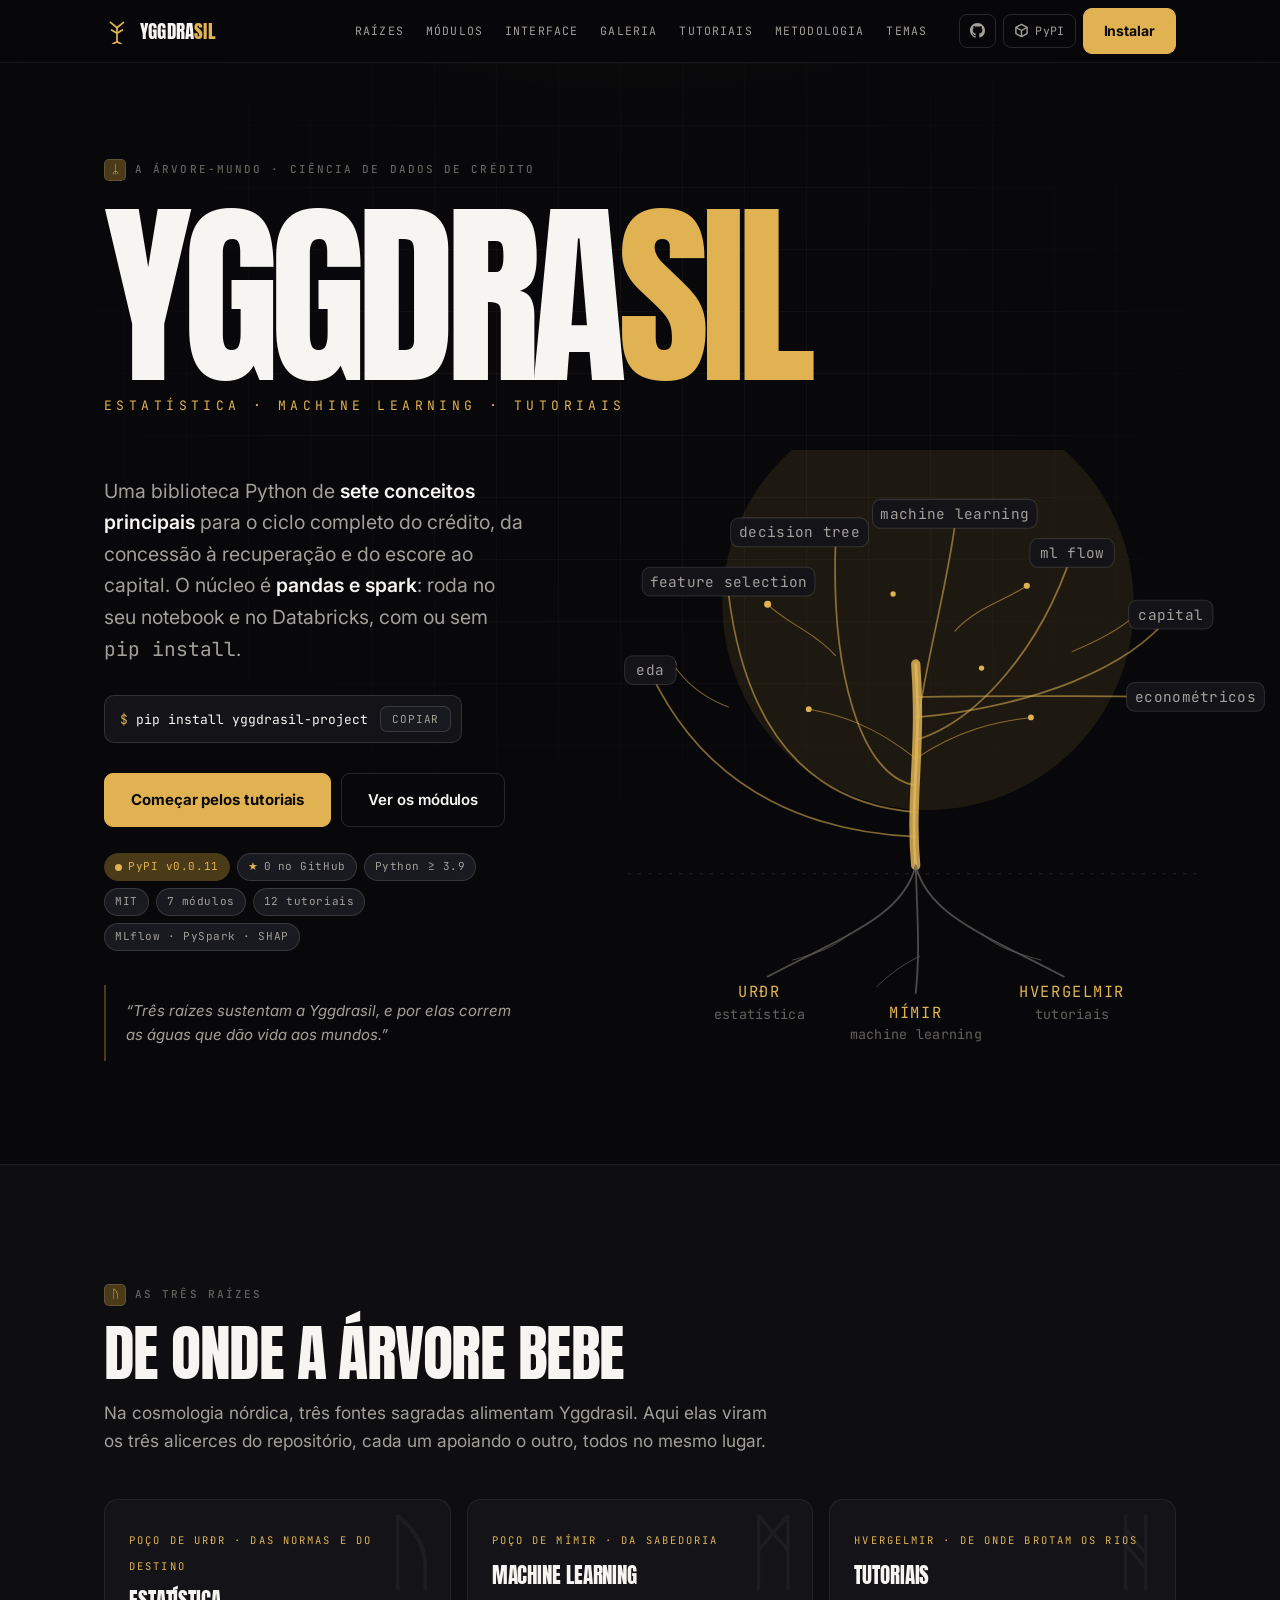
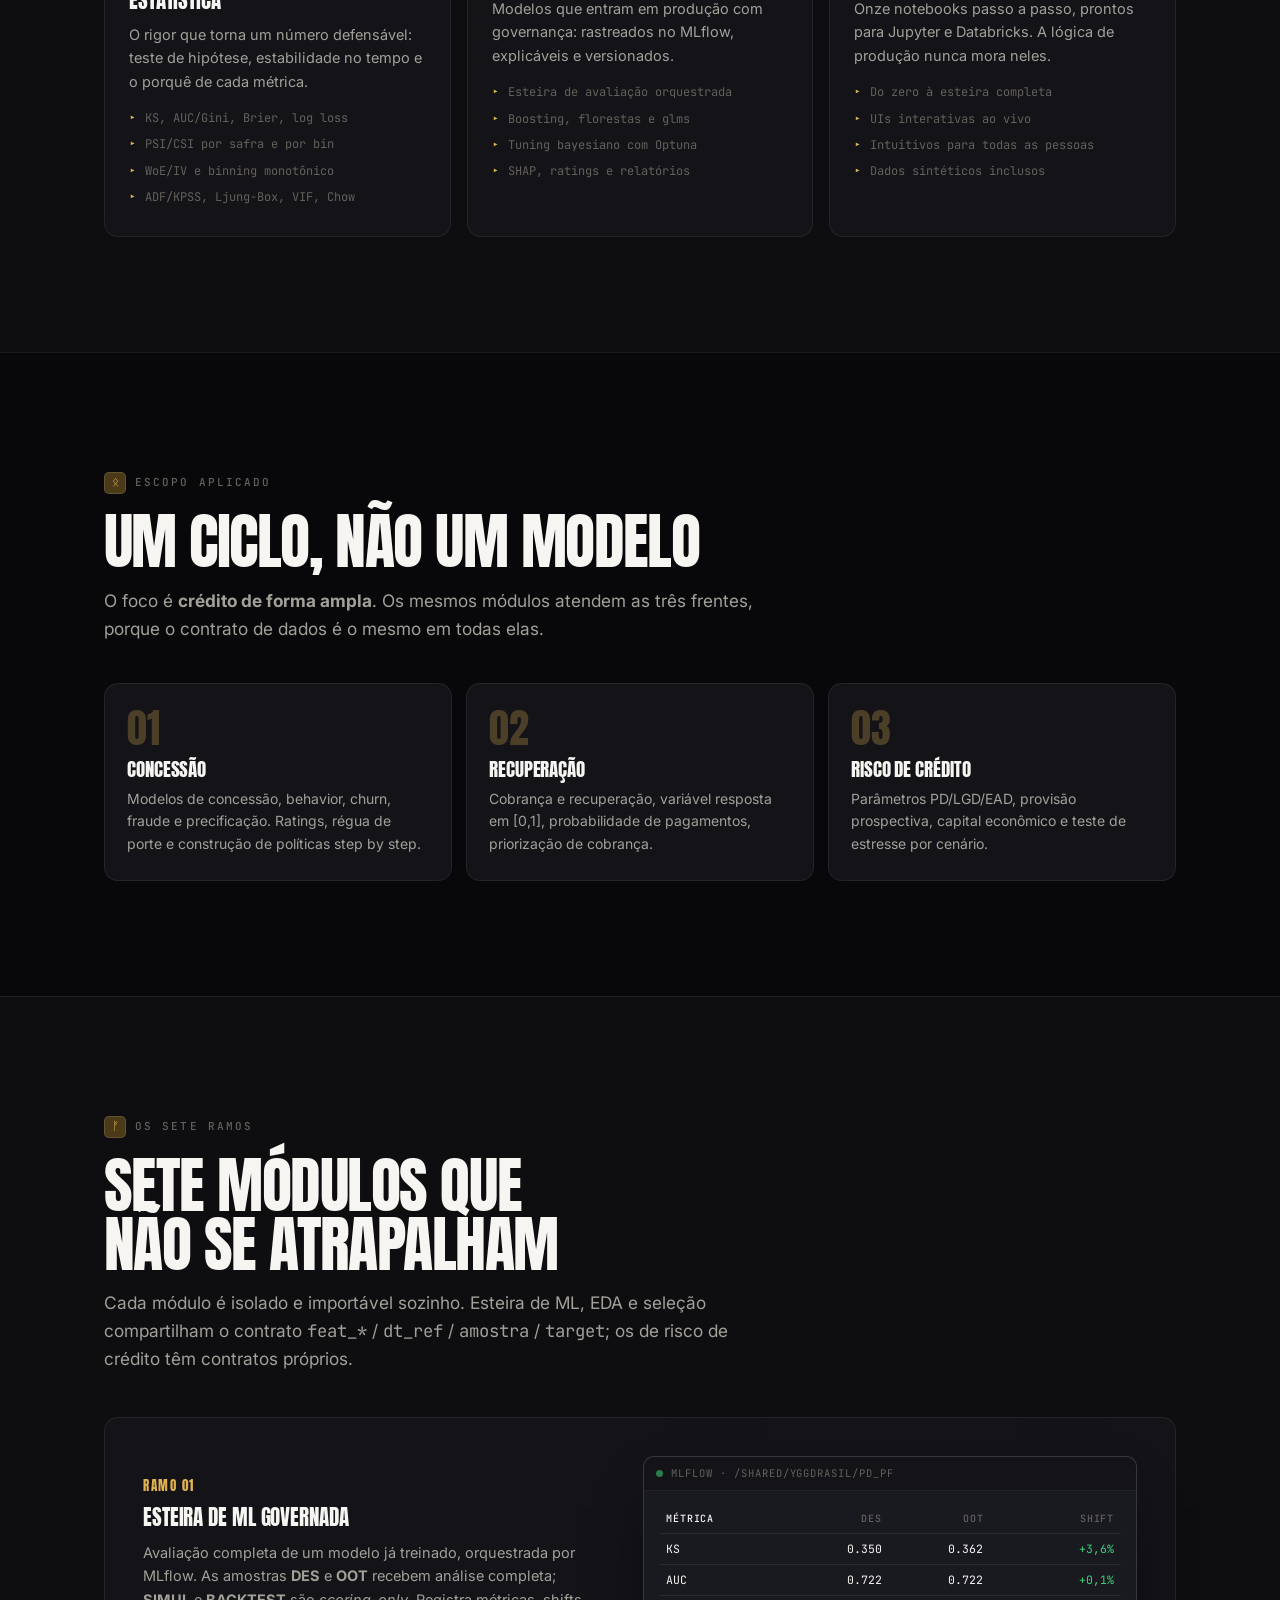
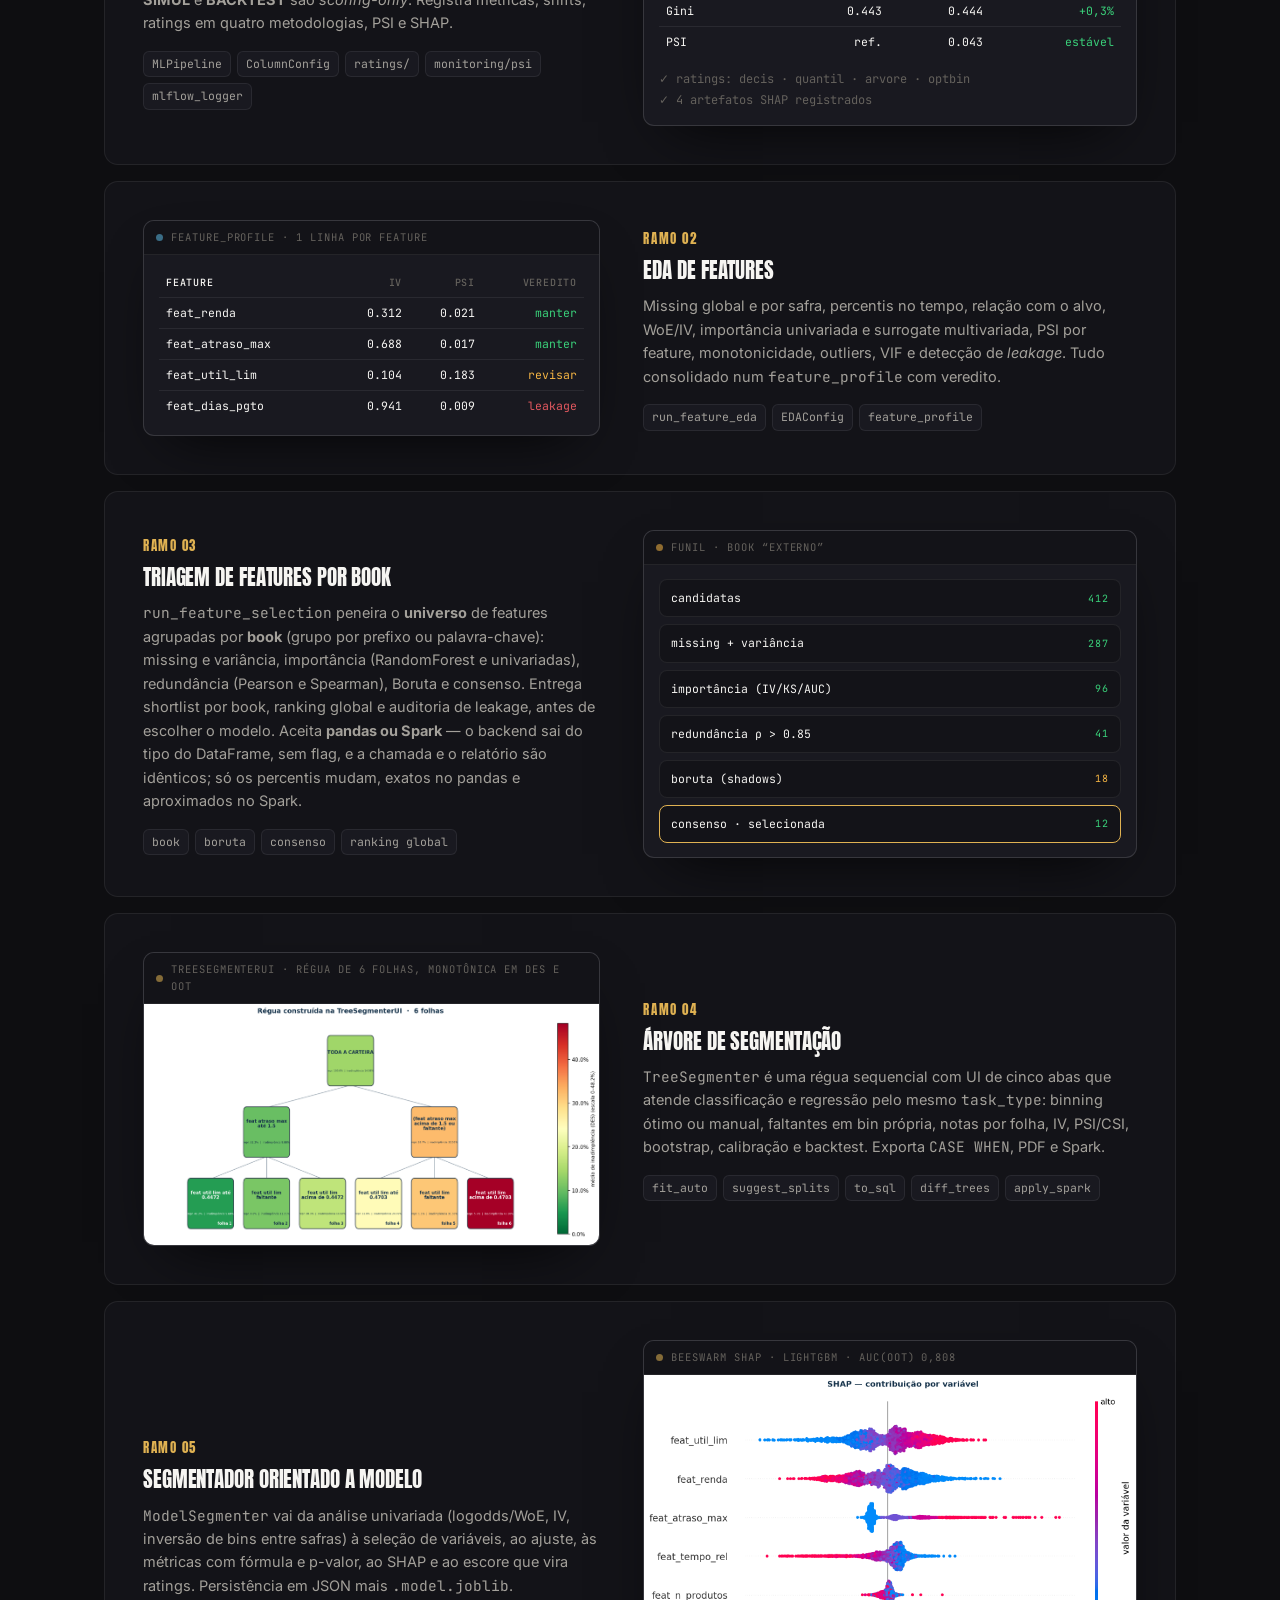
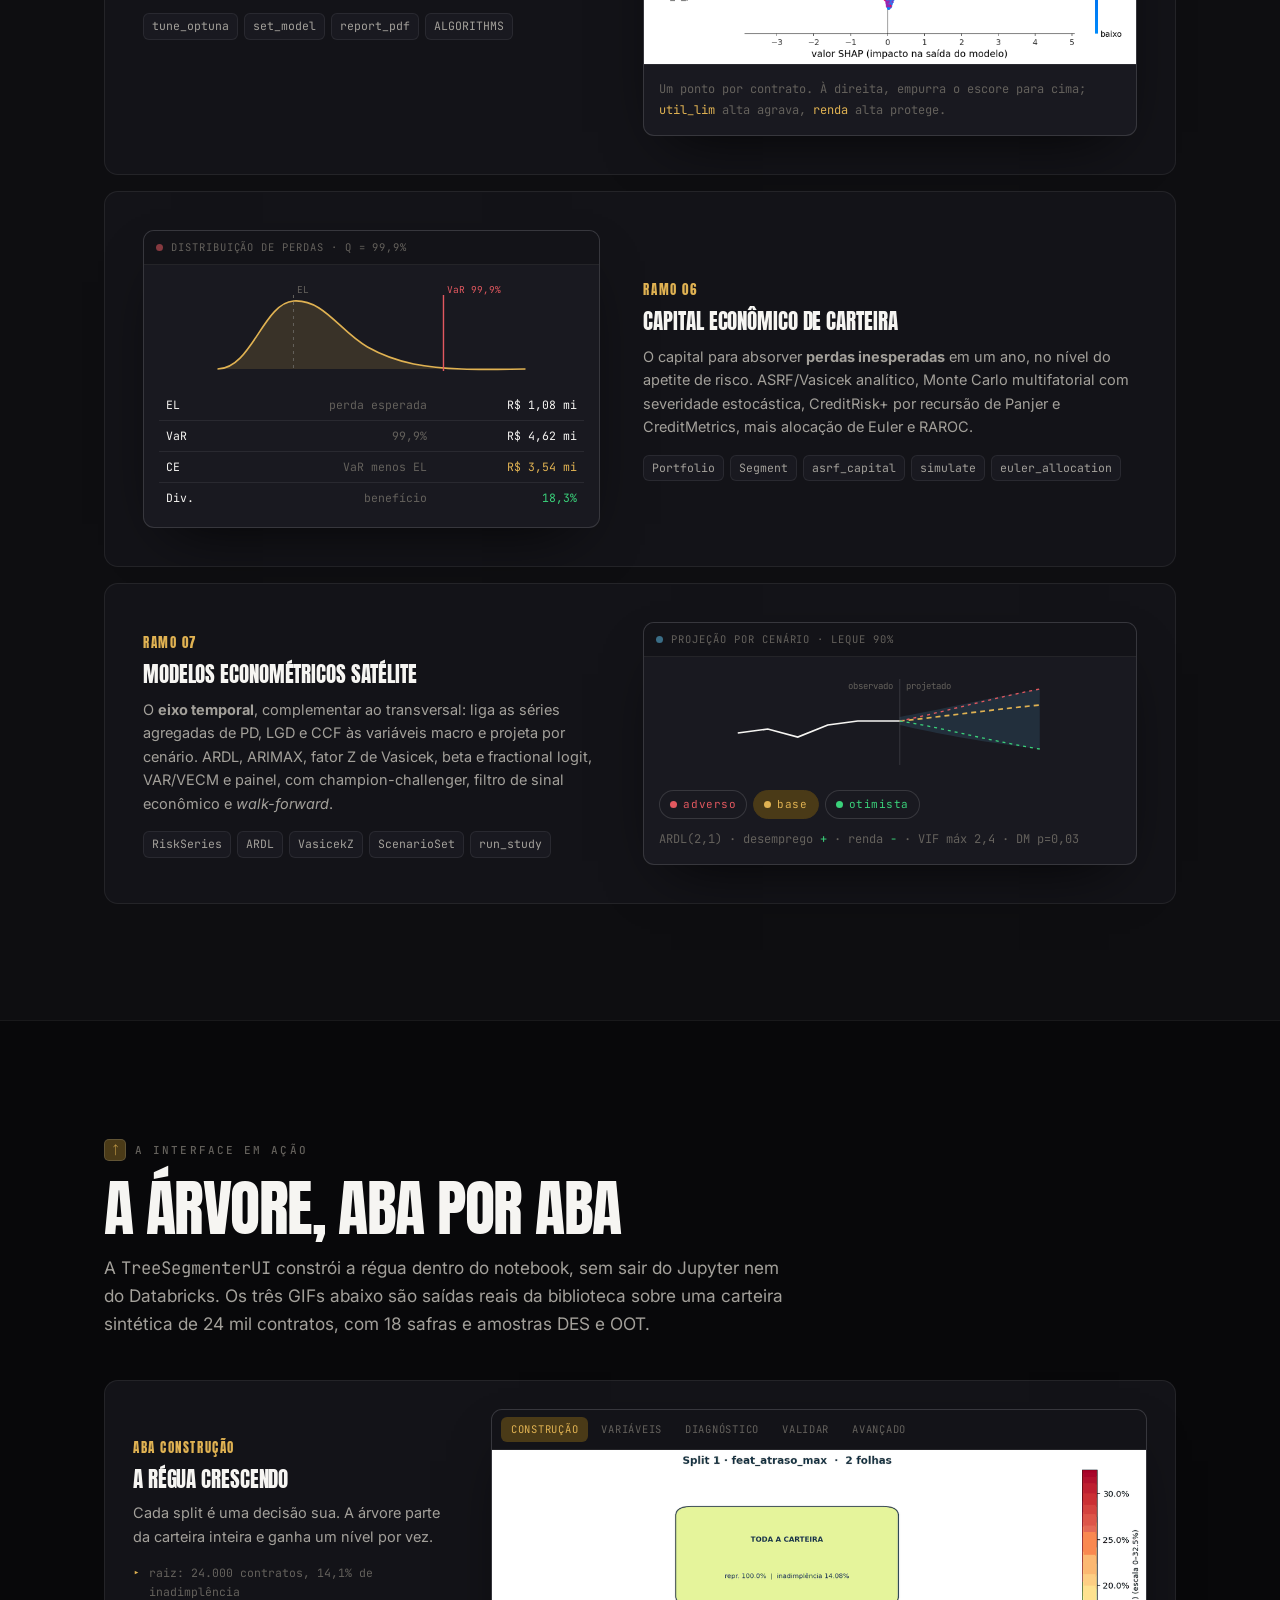
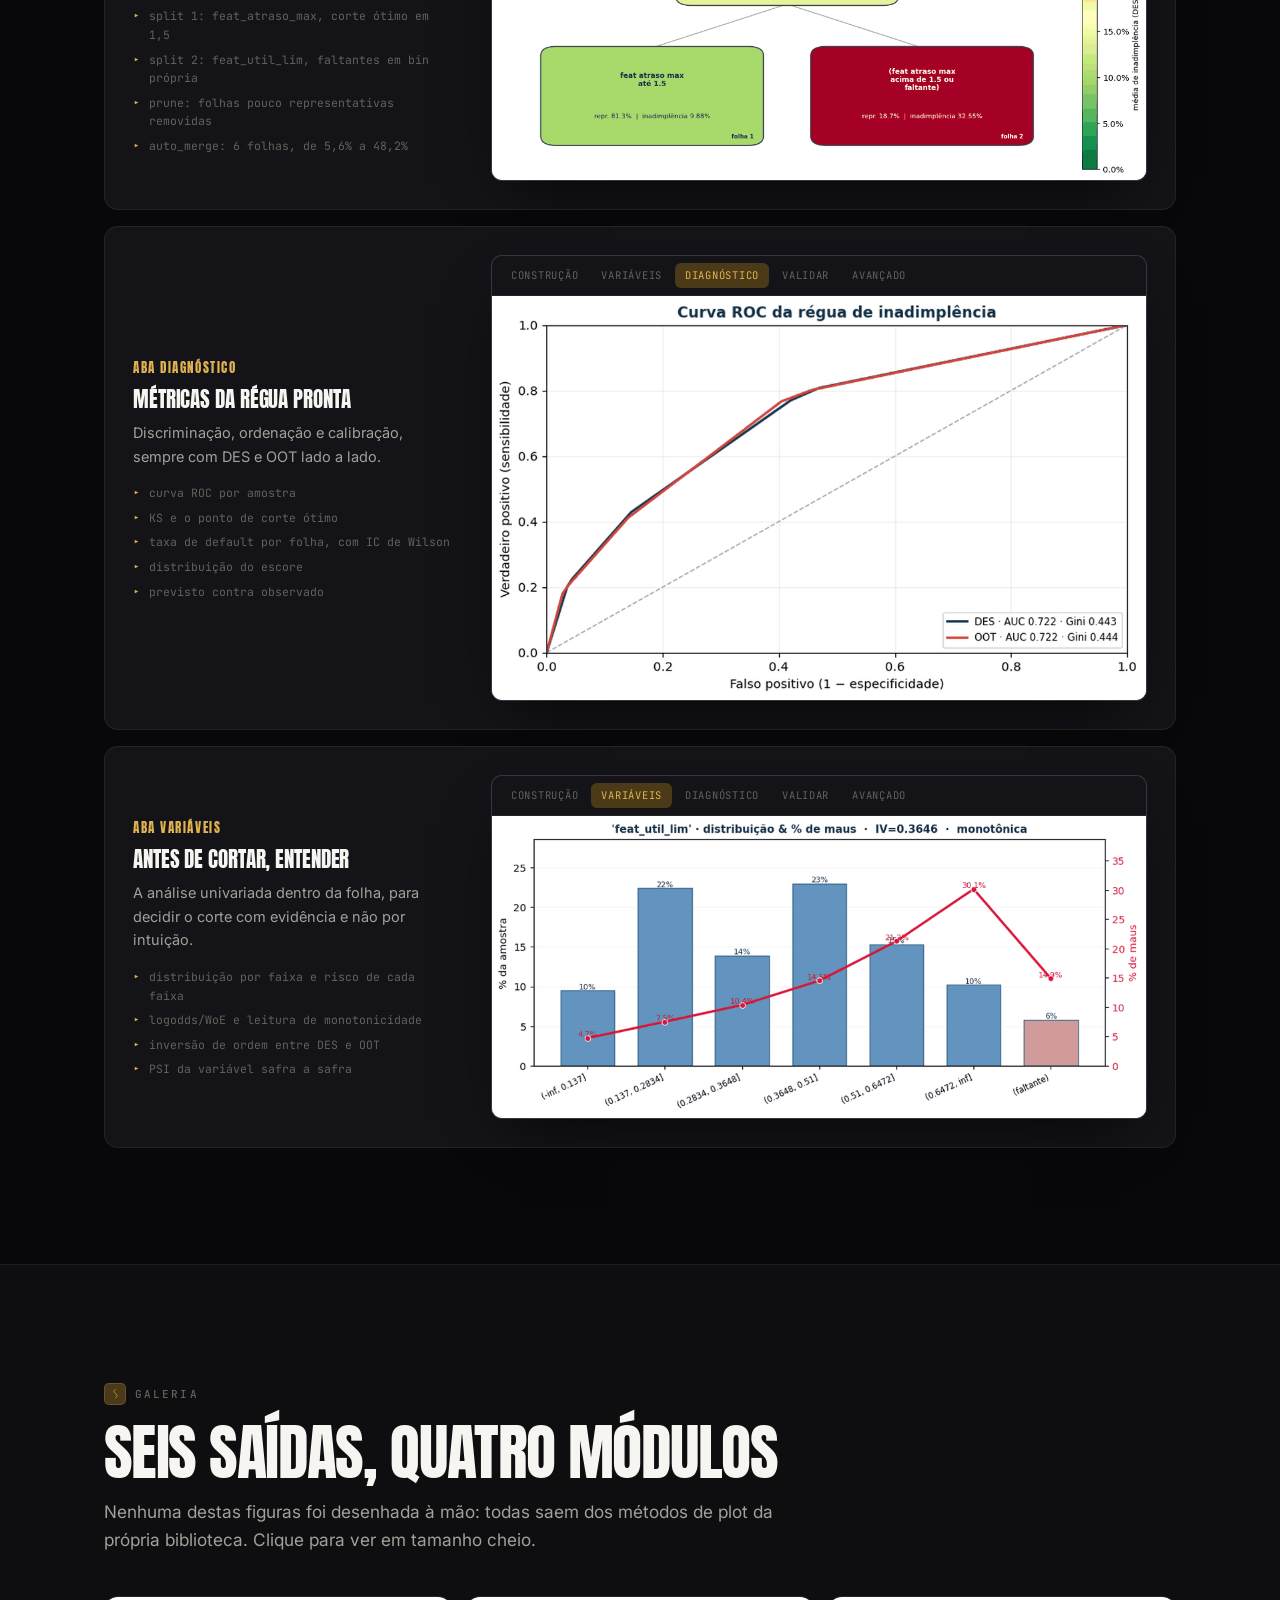
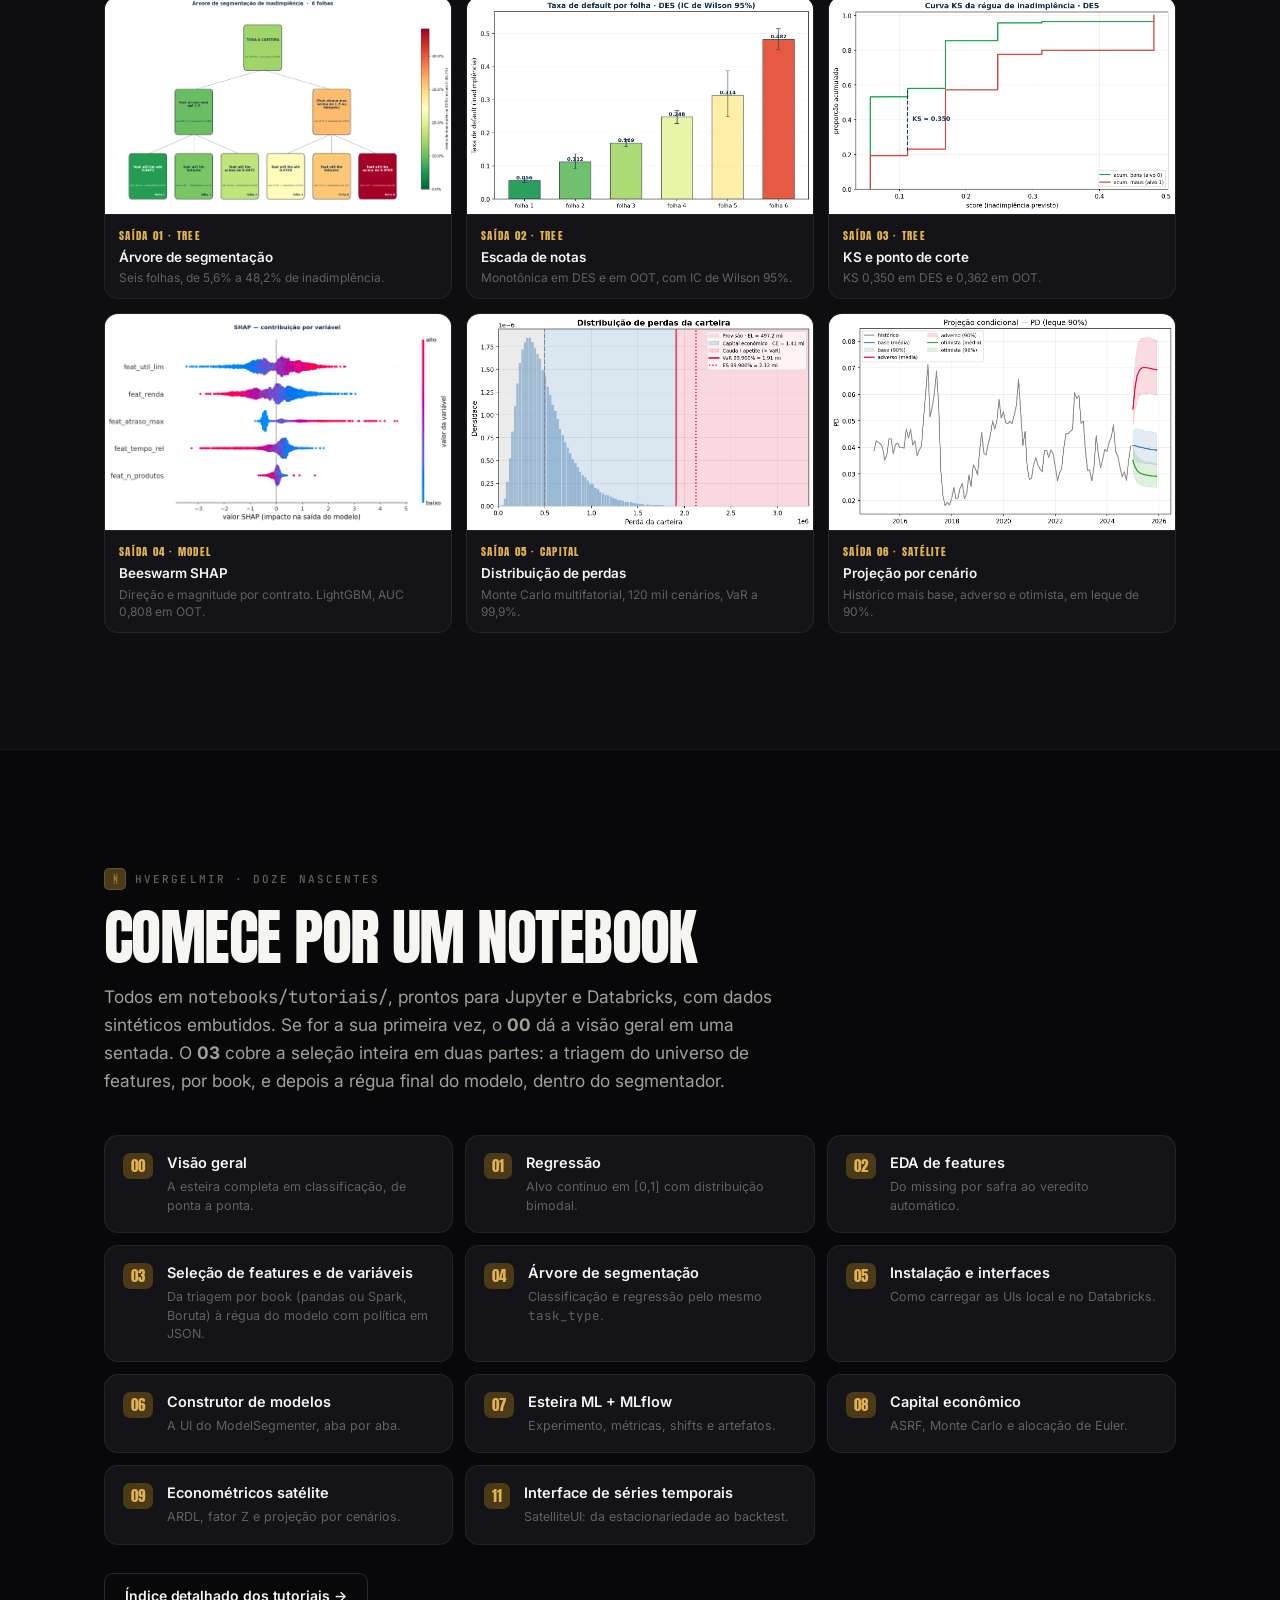
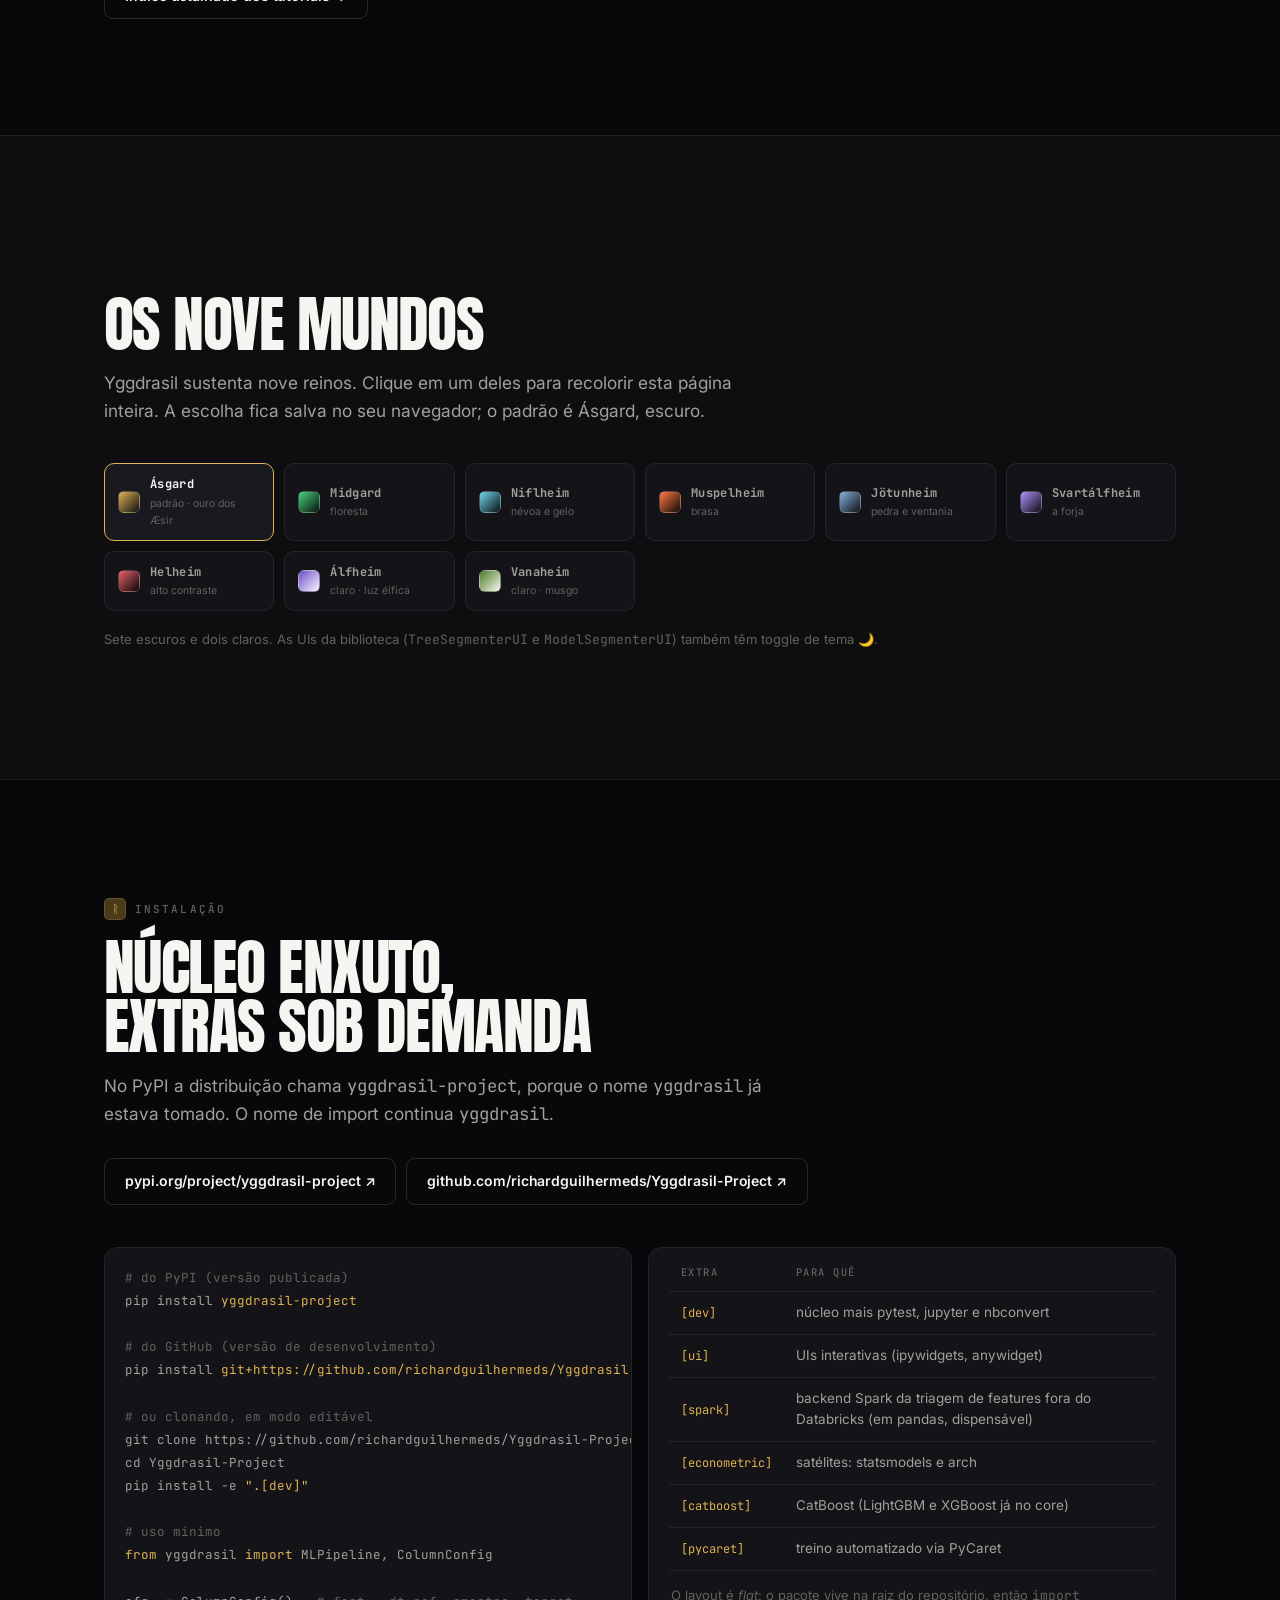
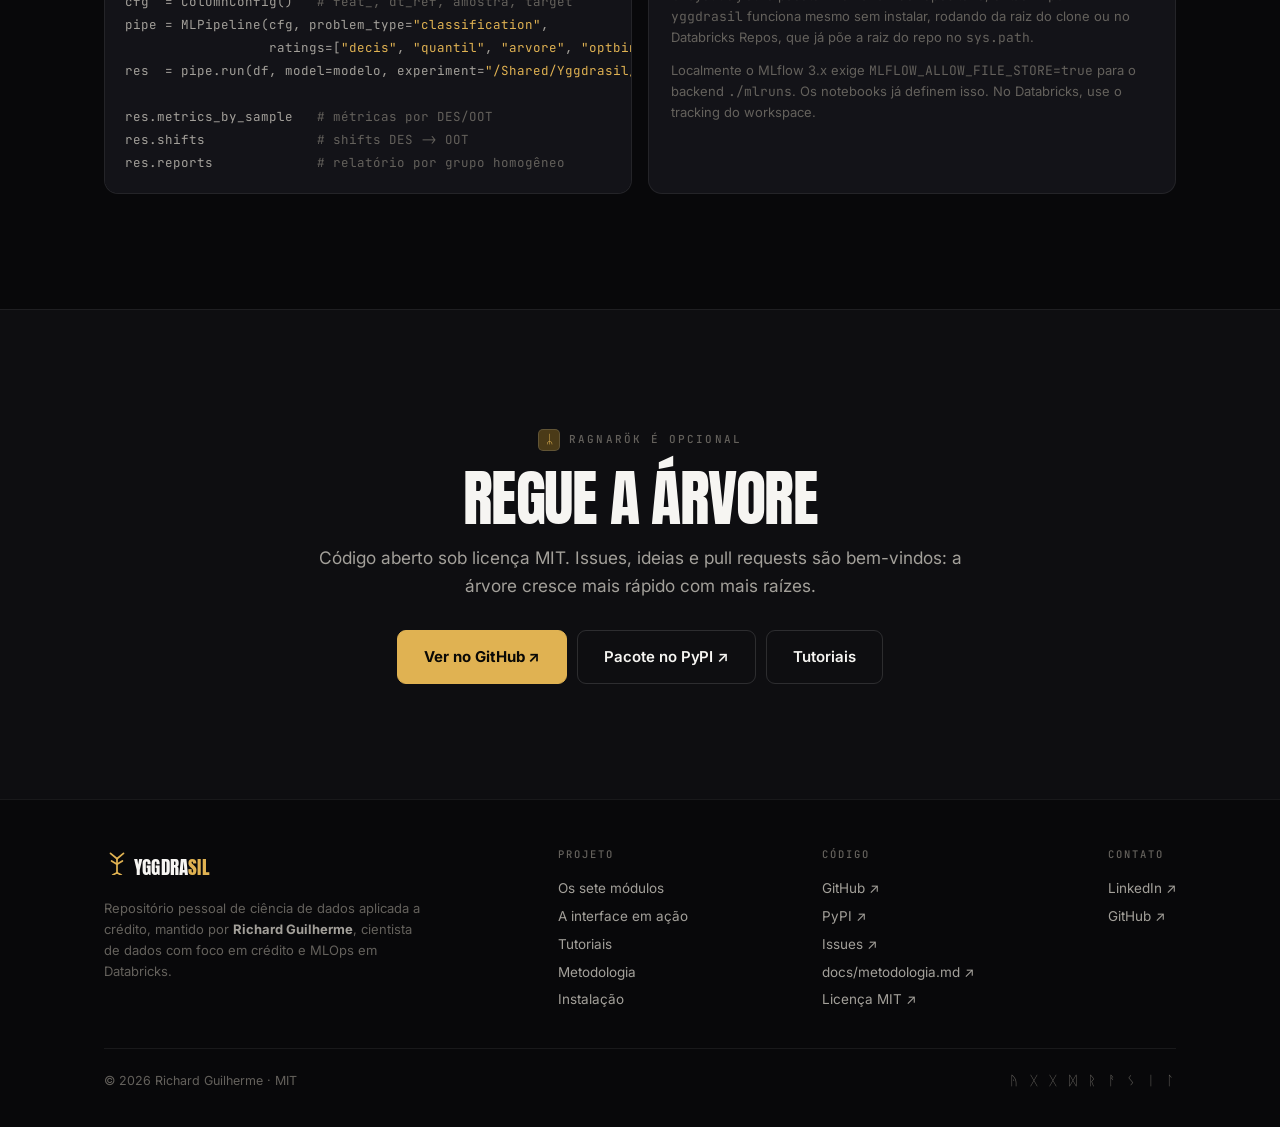
==== commit 36b66023: "docs: copy nova no hero, ciclo, cards e CTA - hero e og: sete conceitos principais, pandas e spark (" ====
--- a/index.html
+++ b/index.html
@@ -4,13 +4,13 @@
 <meta charset="utf-8">
 <meta name="viewport" content="width=device-width, initial-scale=1">
 <title>Yggdrasil Project · a árvore-mundo da ciência de dados de crédito</title>
-<meta name="description" content="Esteiras governadas de machine learning, EDA, seleção de variáveis, segmentação, capital econômico e modelos econométricos satélite para risco de crédito. Pandas puro, roda local e no Databricks.">
+<meta name="description" content="Esteiras governadas de machine learning, EDA, seleção de variáveis, segmentação, capital econômico e modelos econométricos satélite para risco de crédito. Pandas e Spark, roda local e no Databricks.">
 <meta name="theme-color" content="#08080a">
 <link rel="canonical" href="https://yggdrasil-project.com.br/">
 
 <meta property="og:type" content="website">
 <meta property="og:title" content="Yggdrasil Project">
-<meta property="og:description" content="Sete módulos isolados para o ciclo do crédito: esteira de ML governada, EDA, triagem de features em pandas ou Spark, segmentadores, capital econômico e econométricos satélite.">
+<meta property="og:description" content="Sete conceitos principais para o ciclo do crédito: esteira de ML governada, EDA, triagem de features em pandas ou Spark, segmentadores, capital econômico e econométricos satélite.">
 <meta property="og:image" content="https://yggdrasil-project.com.br/assets/img/g1-arvore.png">
 <meta name="twitter:card" content="summary_large_image">
 
@@ -85,9 +85,9 @@
 
     <div>
       <p class="hero__lede">
-        Uma biblioteca Python de <strong>sete módulos isolados</strong> para o ciclo completo do
+        Uma biblioteca Python de <strong>sete conceitos principais</strong> para o ciclo completo do
         crédito, da concessão à recuperação e do escore ao capital. O núcleo é
-        <strong>pandas puro</strong>: roda no seu notebook e no Databricks, com ou sem
+        <strong>pandas e spark</strong>: roda no seu notebook e no Databricks, com ou sem
         <code>pip install</code>.
       </p>
 
@@ -256,7 +256,7 @@
         <p>Modelos que entram em produção com governança: rastreados no MLflow, explicáveis e versionados.</p>
         <ul>
           <li>Esteira de avaliação orquestrada</li>
-          <li>Boosting, florestas e lineares</li>
+          <li>Boosting, florestas e glms</li>
           <li>Tuning bayesiano com Optuna</li>
           <li>SHAP, ratings e relatórios</li>
         </ul>
@@ -269,7 +269,7 @@
         <ul>
           <li>Do zero à esteira completa</li>
           <li>UIs interativas ao vivo</li>
-          <li>Capital econômico e satélites</li>
+          <li>Intuitivos para todas as pessoas</li>
           <li>Dados sintéticos inclusos</li>
         </ul>
       </article>
@@ -291,12 +291,12 @@
       <article class="card cycle__step reveal">
         <span class="n">01</span>
         <h3 class="h-card">Concessão</h3>
-        <p>Aprovação, definição de limites e precificação. Escore, régua de corte e política que dá para explicar linha a linha.</p>
+        <p>Modelos de concessão, behavior, churn, fraude e precificação. Ratings, régua de porte e construção de políticas step by step.</p>
       </article>
       <article class="card cycle__step reveal">
         <span class="n">02</span>
         <h3 class="h-card">Recuperação</h3>
-        <p>Cobrança e renegociação. Alvos contínuos em [0,1], propensão de acordo e priorização de fila.</p>
+        <p>Cobrança e recuperação, variável resposta em [0,1], probabilidade de pagamentos, priorização de cobrança.</p>
       </article>
       <article class="card cycle__step reveal">
         <span class="n">03</span>
@@ -838,7 +838,7 @@
 <section class="section cta">
   <div class="wrap">
     <p class="eyebrow reveal" style="justify-content:center"><span class="rune" aria-hidden="true">ᛦ</span> Ragnarök é opcional</p>
-    <h2 class="h-sec reveal">Suba na árvore</h2>
+    <h2 class="h-sec reveal">Regue a árvore</h2>
     <p class="lede reveal">
       Código aberto sob licença MIT. Issues, ideias e pull requests são bem-vindos: a árvore cresce
       mais rápido com mais raízes.
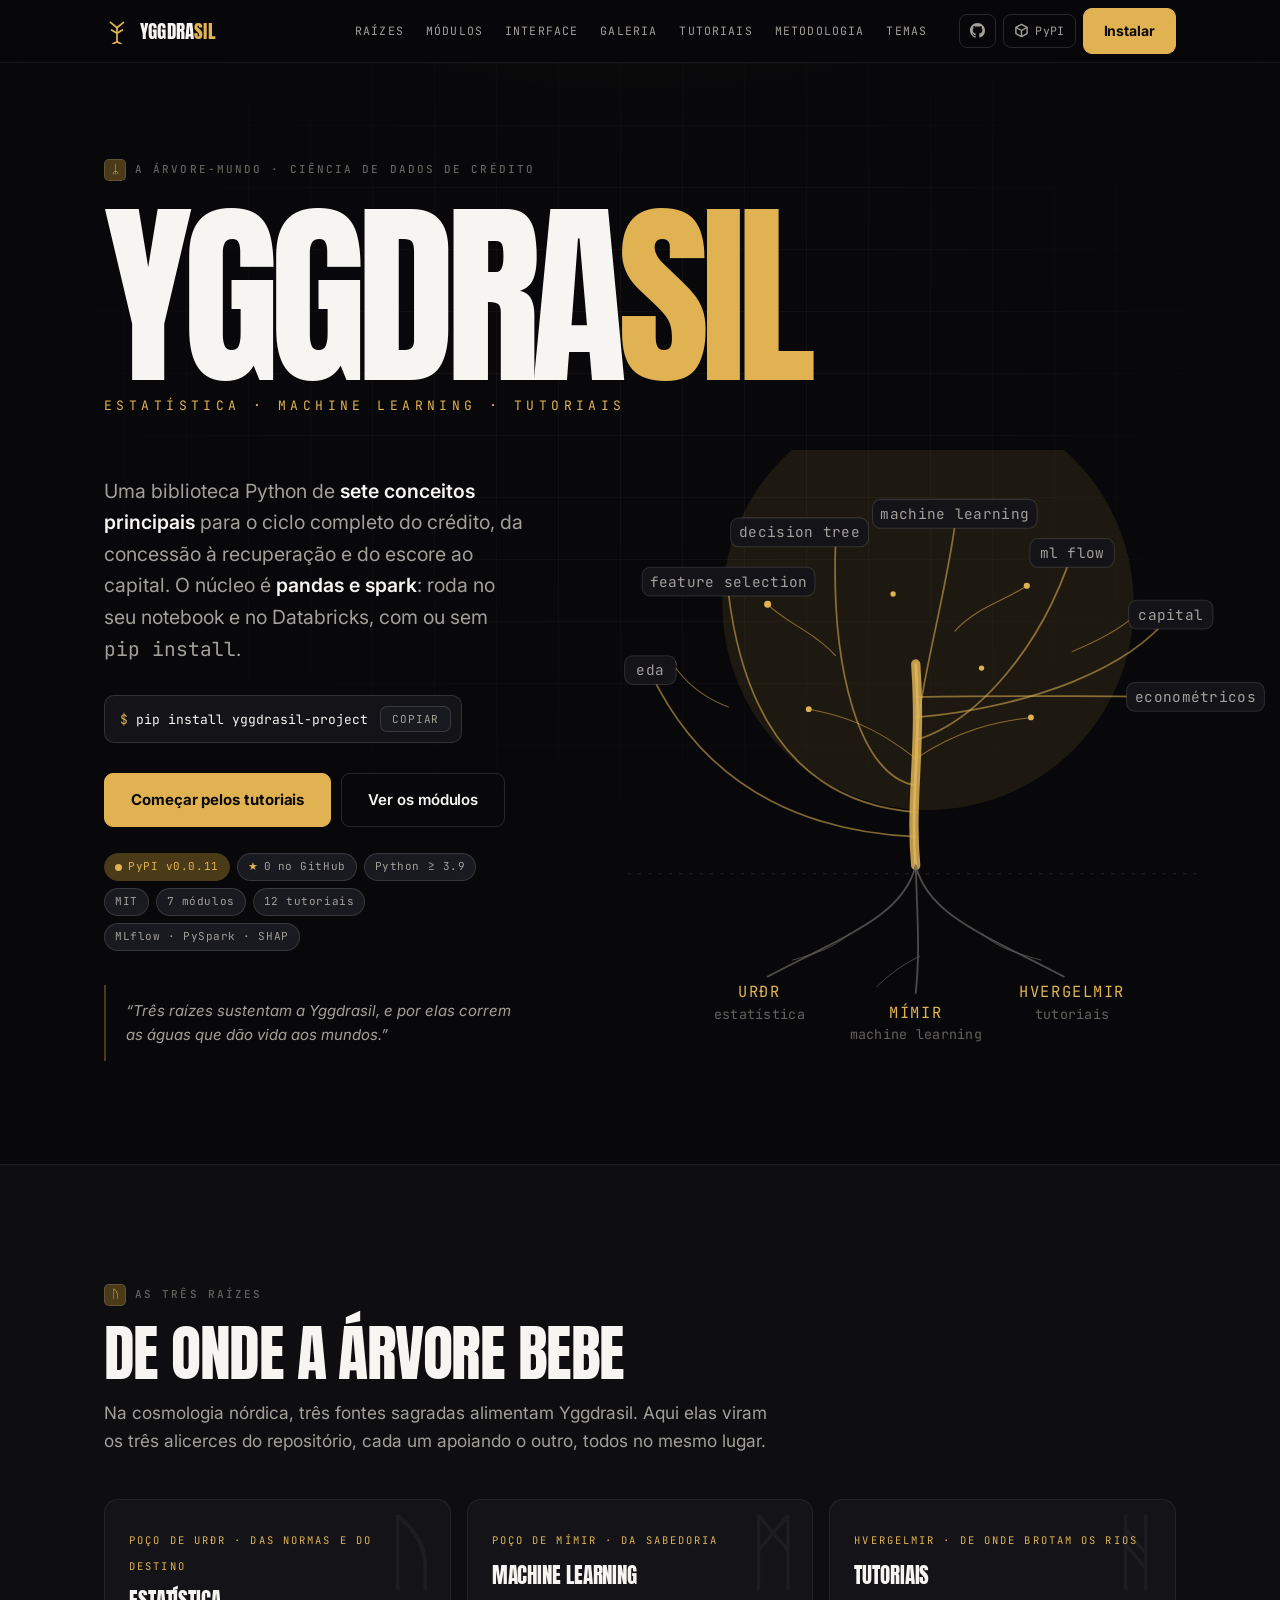
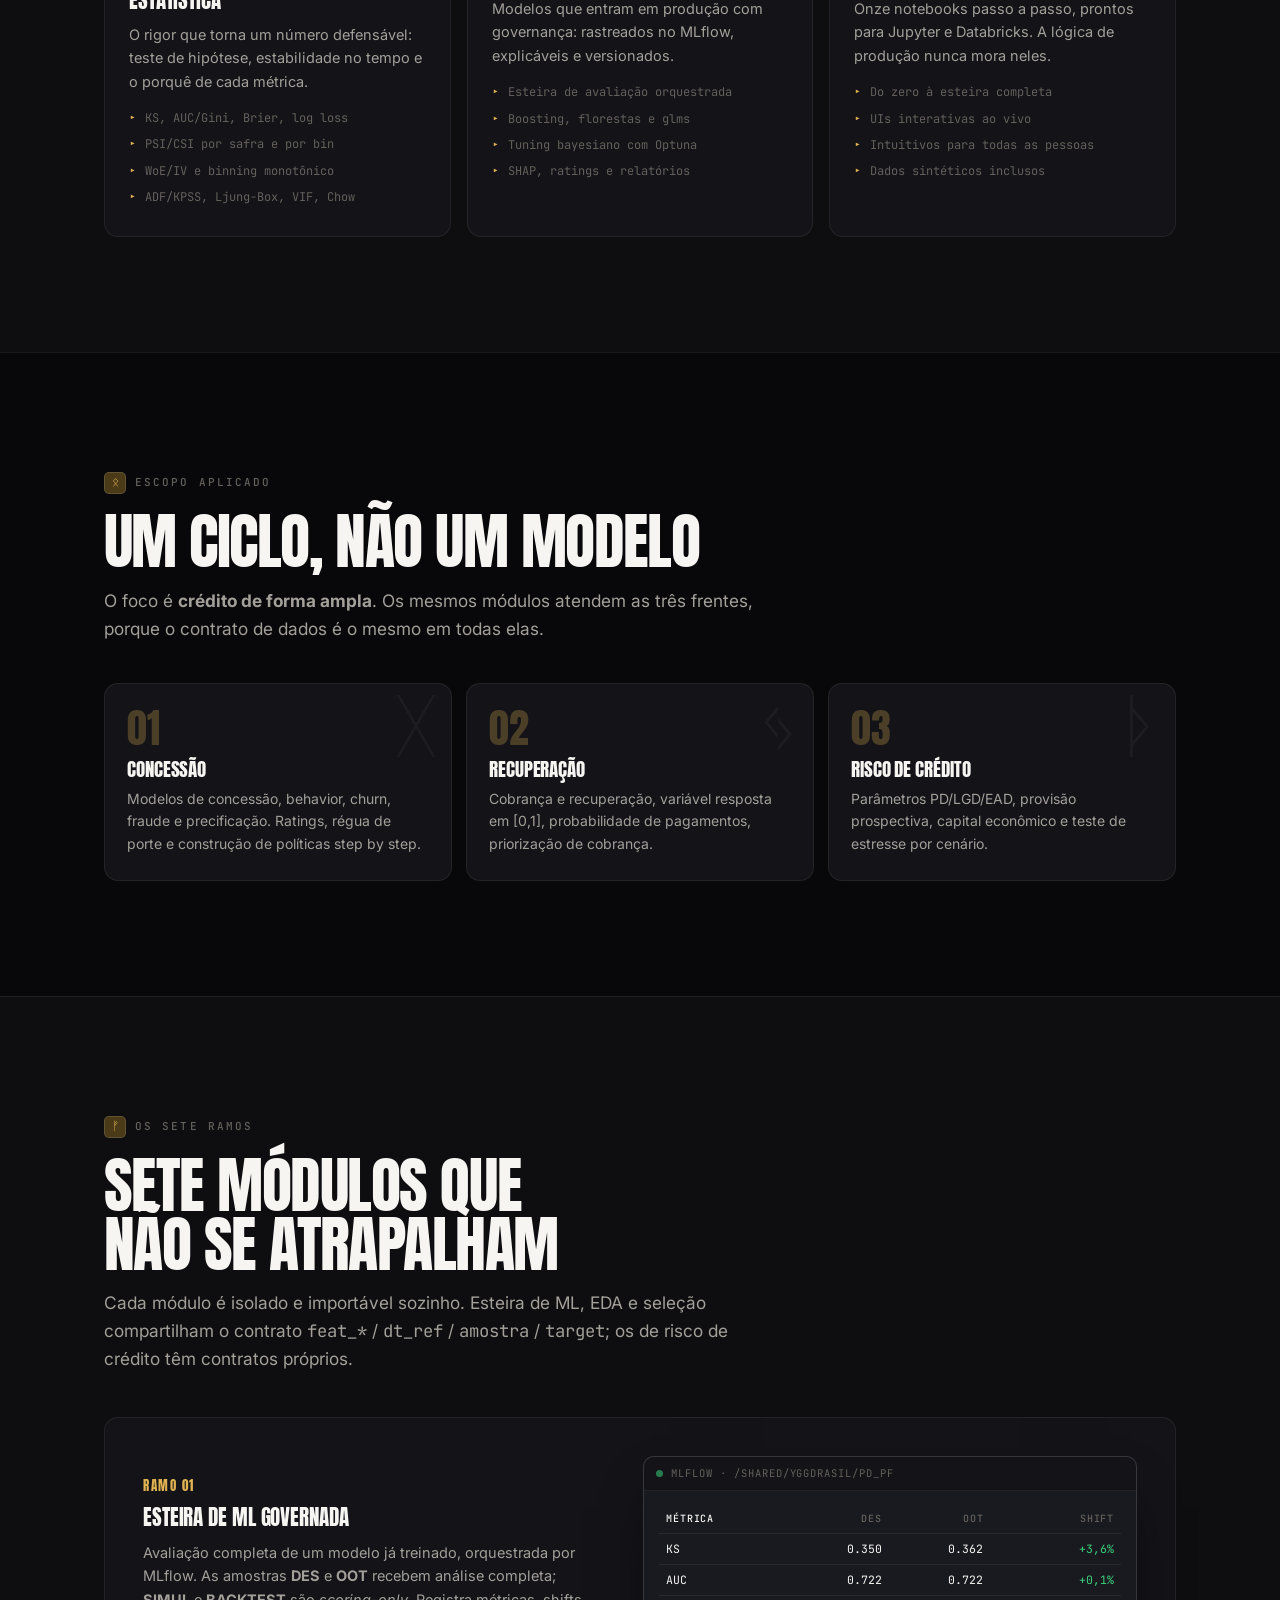
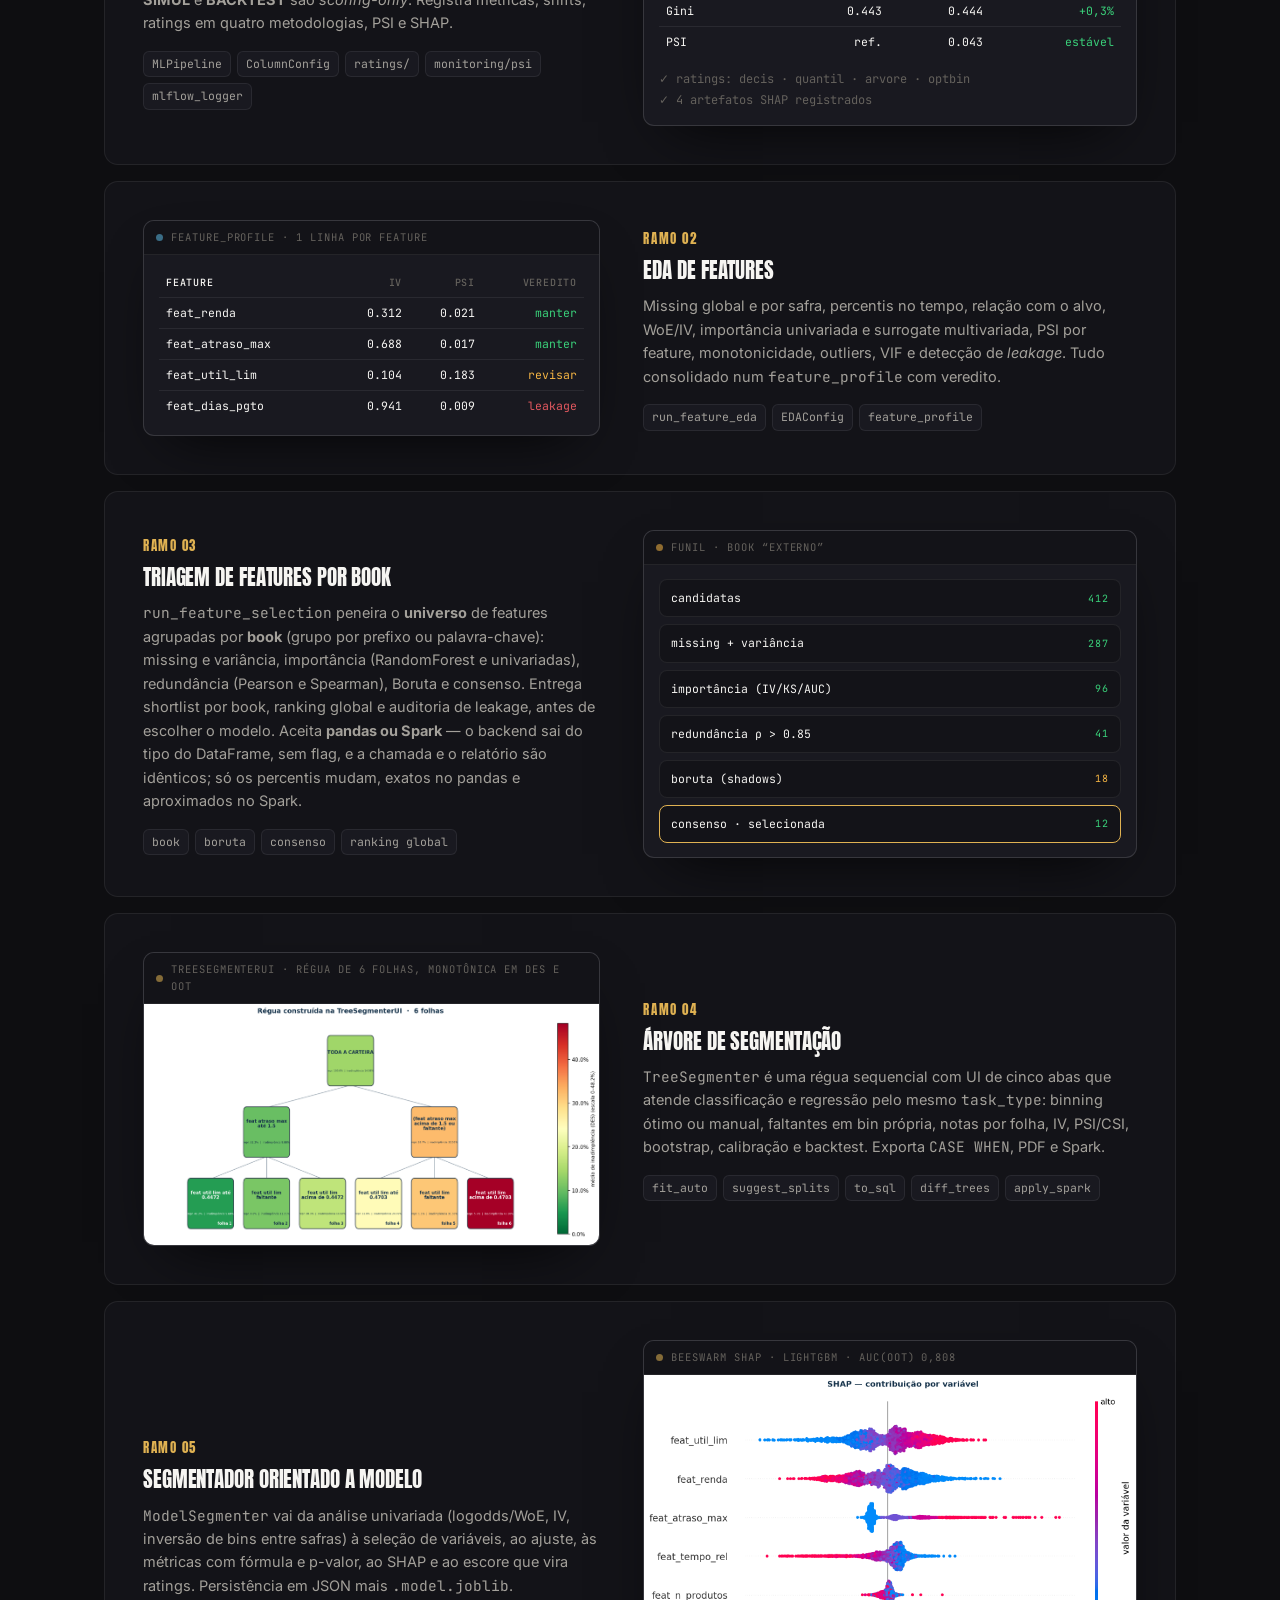
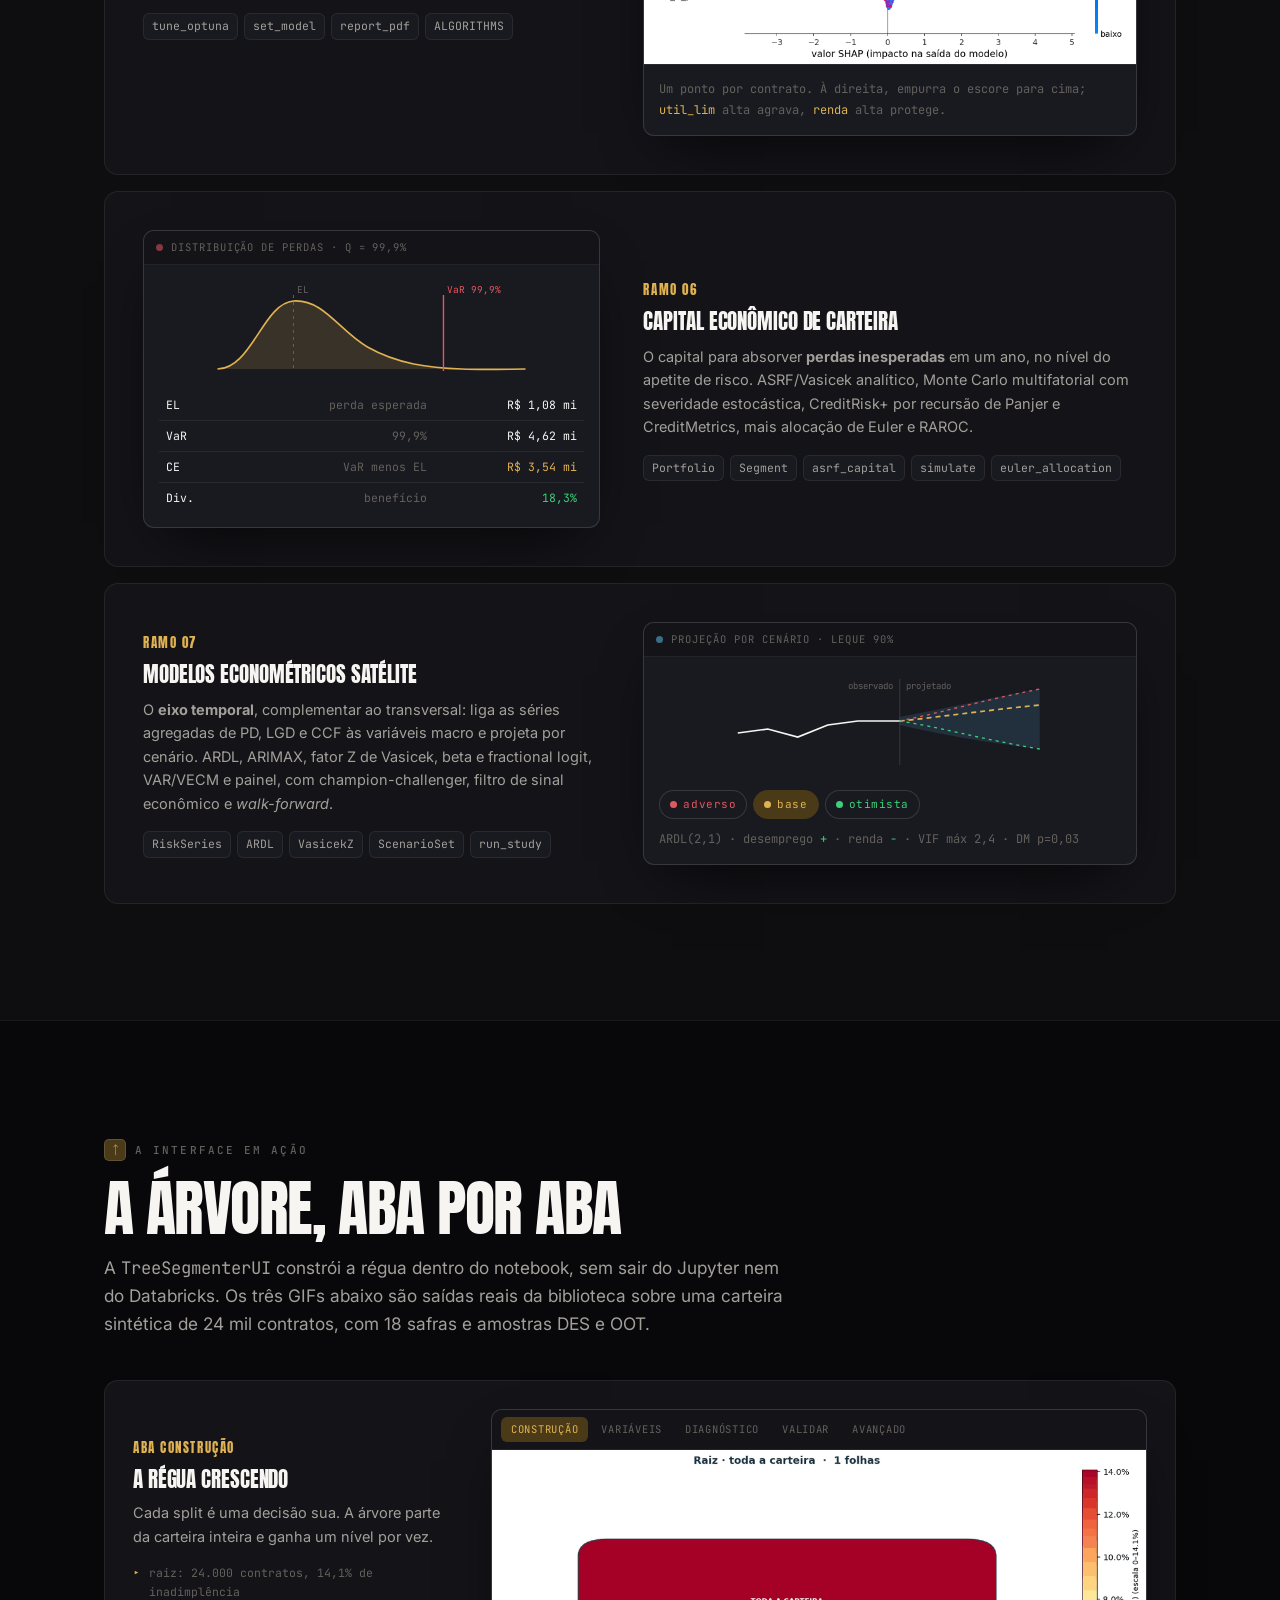
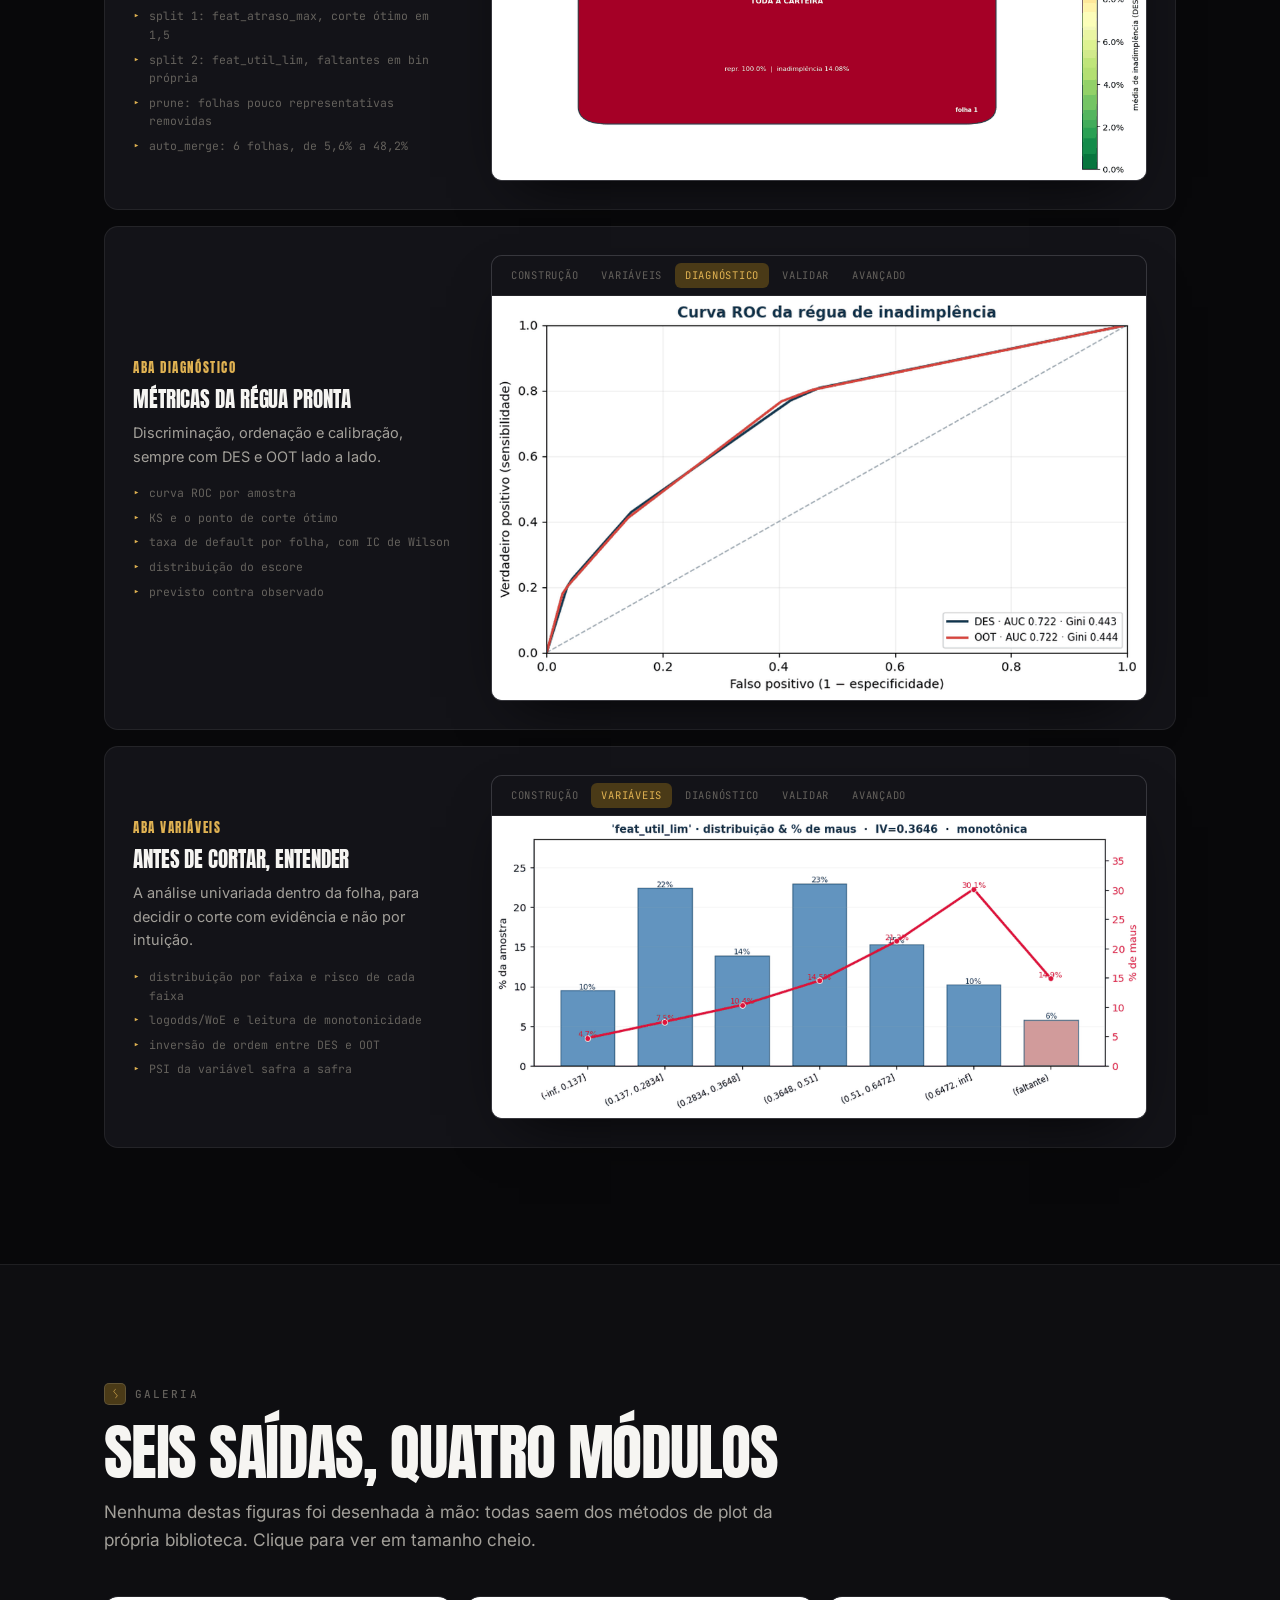
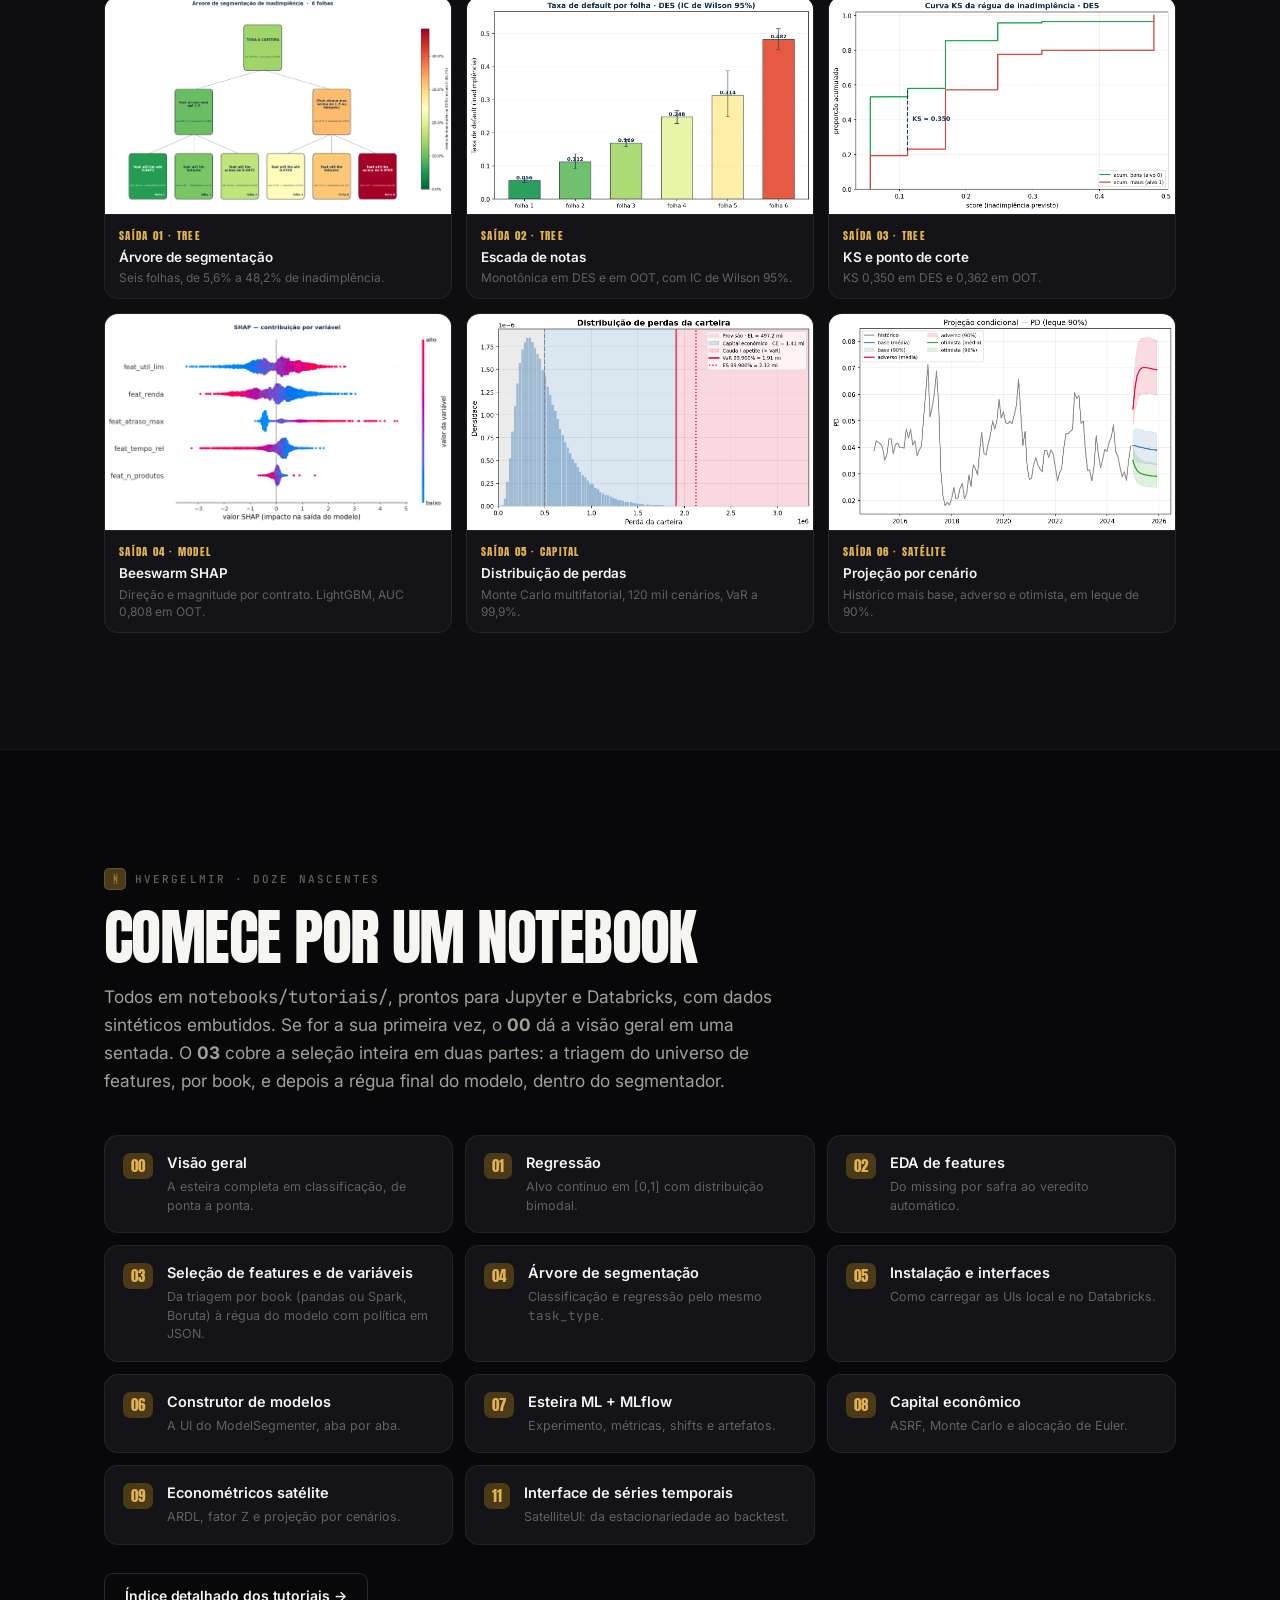
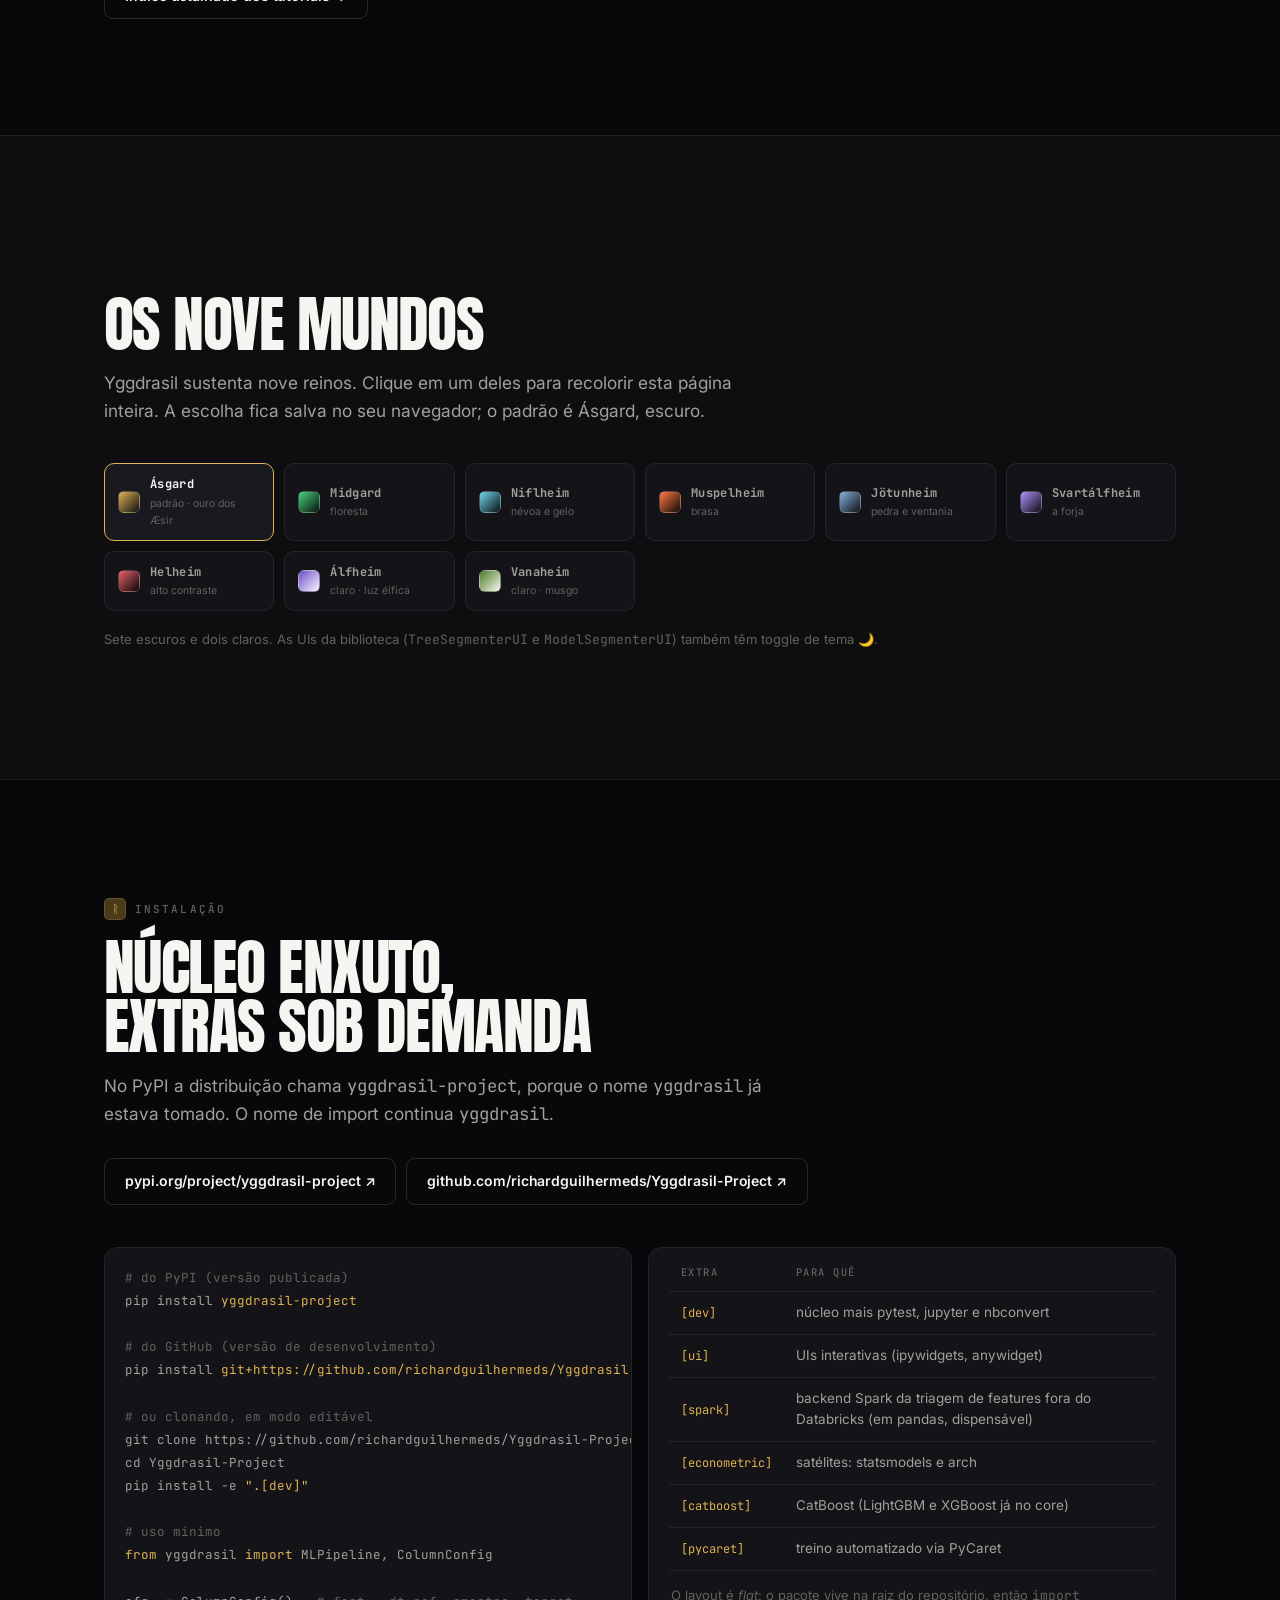
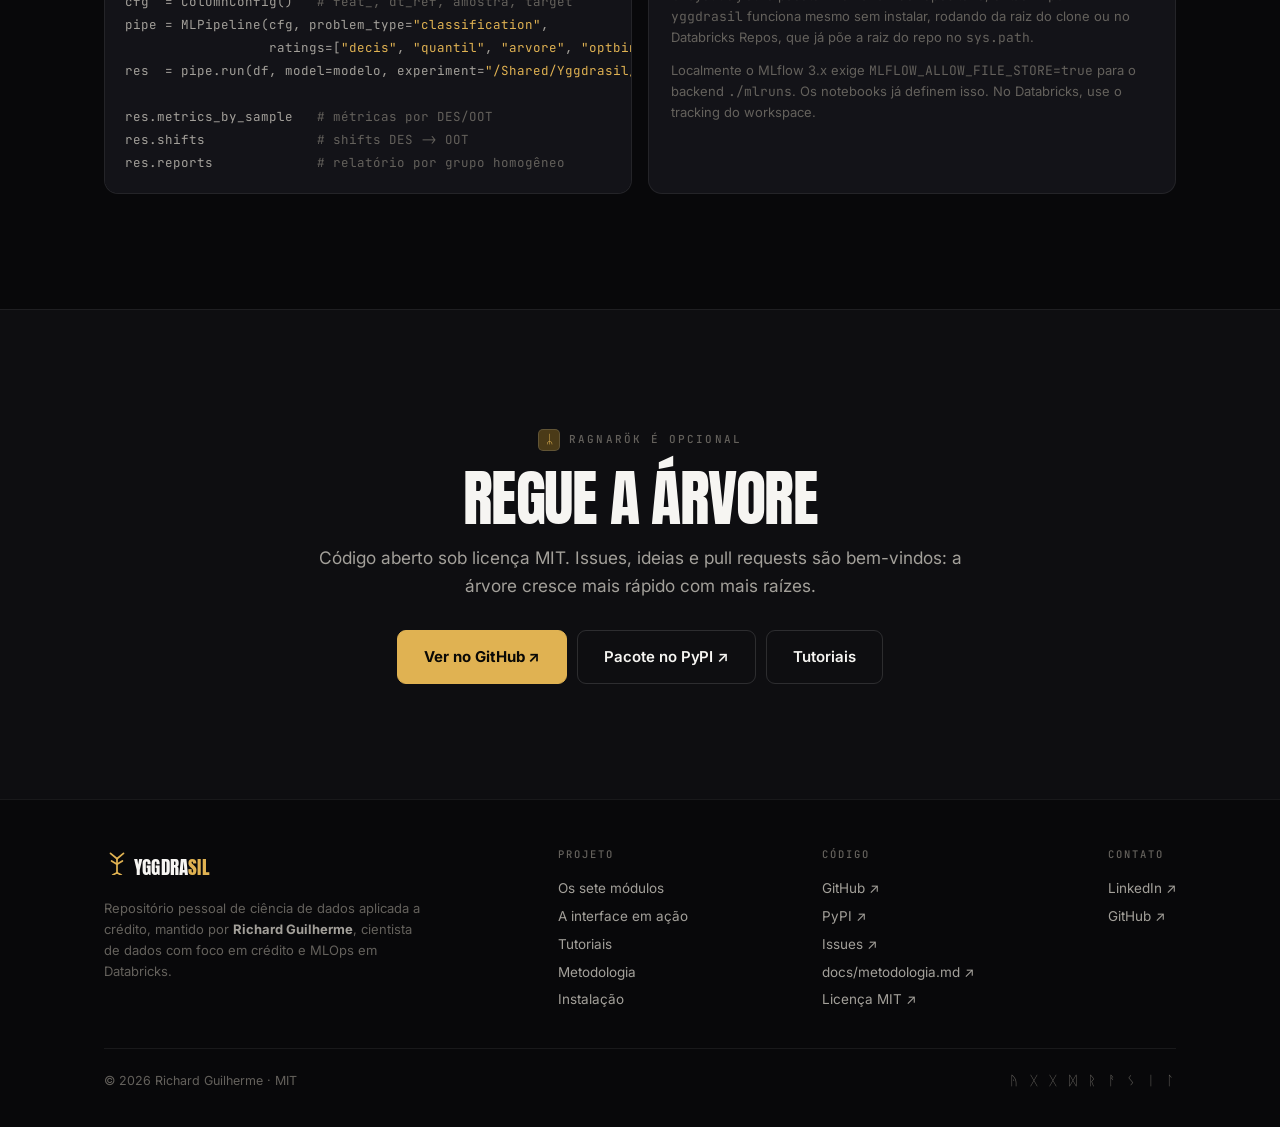
==== commit f969a6bf: "Adiciona runas de fundo aos cards do ciclo do crédito Aplica aos tres cards de "Um ciclo, nao um mod" ====
--- a/index.html
+++ b/index.html
@@ -288,17 +288,17 @@
     </p>
 
     <div class="cycle">
-      <article class="card cycle__step reveal">
+      <article class="card cycle__step reveal" data-rune="ᚷ">
         <span class="n">01</span>
         <h3 class="h-card">Concessão</h3>
         <p>Modelos de concessão, behavior, churn, fraude e precificação. Ratings, régua de porte e construção de políticas step by step.</p>
       </article>
-      <article class="card cycle__step reveal">
+      <article class="card cycle__step reveal" data-rune="ᛃ">
         <span class="n">02</span>
         <h3 class="h-card">Recuperação</h3>
         <p>Cobrança e recuperação, variável resposta em [0,1], probabilidade de pagamentos, priorização de cobrança.</p>
       </article>
-      <article class="card cycle__step reveal">
+      <article class="card cycle__step reveal" data-rune="ᚦ">
         <span class="n">03</span>
         <h3 class="h-card">Risco de crédito</h3>
         <p>Parâmetros PD/LGD/EAD, provisão prospectiva, capital econômico e teste de estresse por cenário.</p>
--- a/assets/css/site.css
+++ b/assets/css/site.css
@@ -550,9 +550,16 @@
 .cycle { display: grid; grid-template-columns: repeat(3, 1fr); gap: 14px; margin-top: 40px; }
 @media (max-width: 780px) { .cycle { grid-template-columns: 1fr; } }
 .cycle__step {
-  padding: 24px 22px; position: relative;
+  padding: 24px 22px; position: relative; overflow: hidden;
   transition: border-color 0.25s var(--ease), transform 0.25s var(--ease),
               background 0.25s var(--ease), box-shadow 0.25s var(--ease);
+}
+/* mesma rúnica de fundo das três raízes, em escala menor */
+.cycle__step::after {
+  content: attr(data-rune); position: absolute; right: 14px; top: 2px;
+  font-size: 70px; line-height: 1; color: var(--ink); opacity: 0.045;
+  font-family: "Anton", sans-serif; pointer-events: none;
+  transition: opacity 0.25s var(--ease), color 0.25s var(--ease);
 }
 .cycle__step .n {
   font-family: "Anton", sans-serif; font-size: 40px; color: var(--accent); opacity: 0.28; line-height: 1;
@@ -567,6 +574,7 @@
   box-shadow: 0 18px 40px -24px var(--accent-glow), var(--shadow);
 }
 .cycle__step:hover .n { opacity: 1; transform: scale(1.08); }
+.cycle__step:hover::after { opacity: 0.14; color: var(--accent); }
 @media (prefers-reduced-motion: reduce) {
   .cycle__step:hover { transform: none; }
   .cycle__step:hover .n { transform: none; }
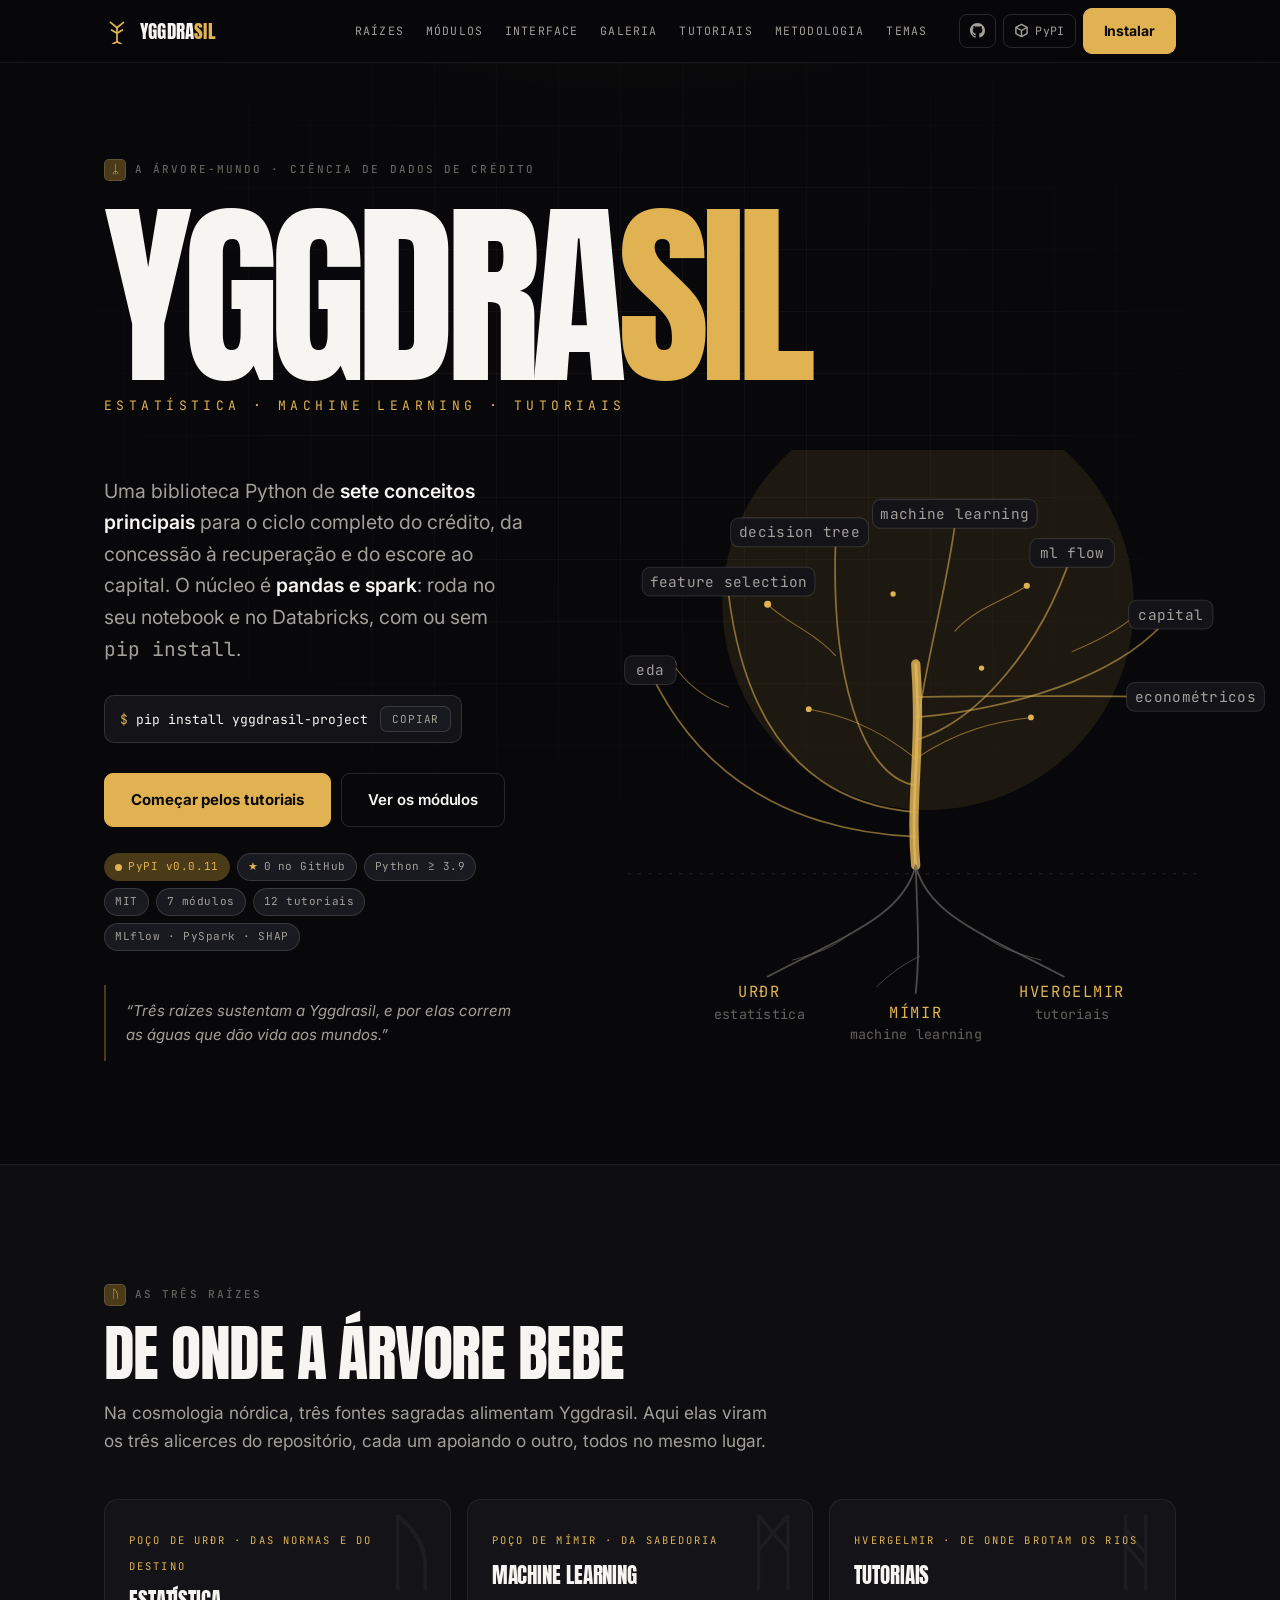
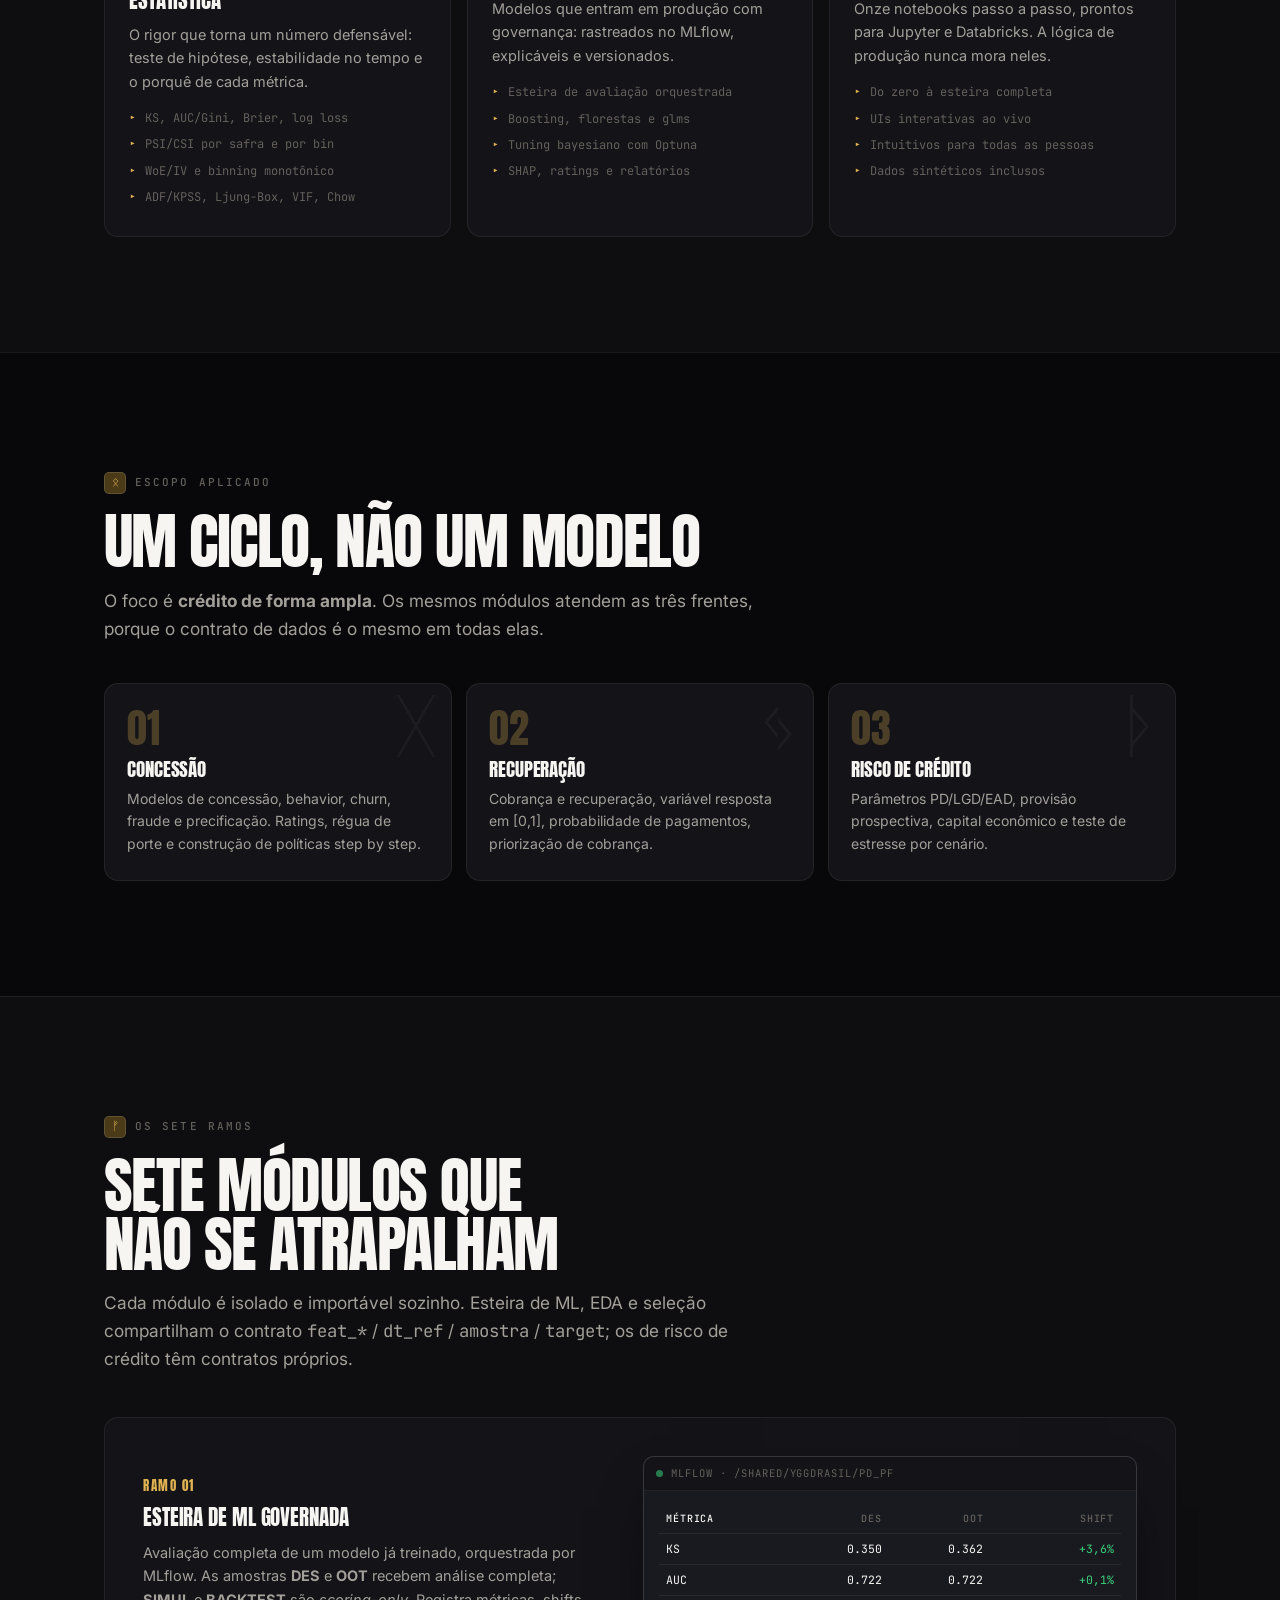
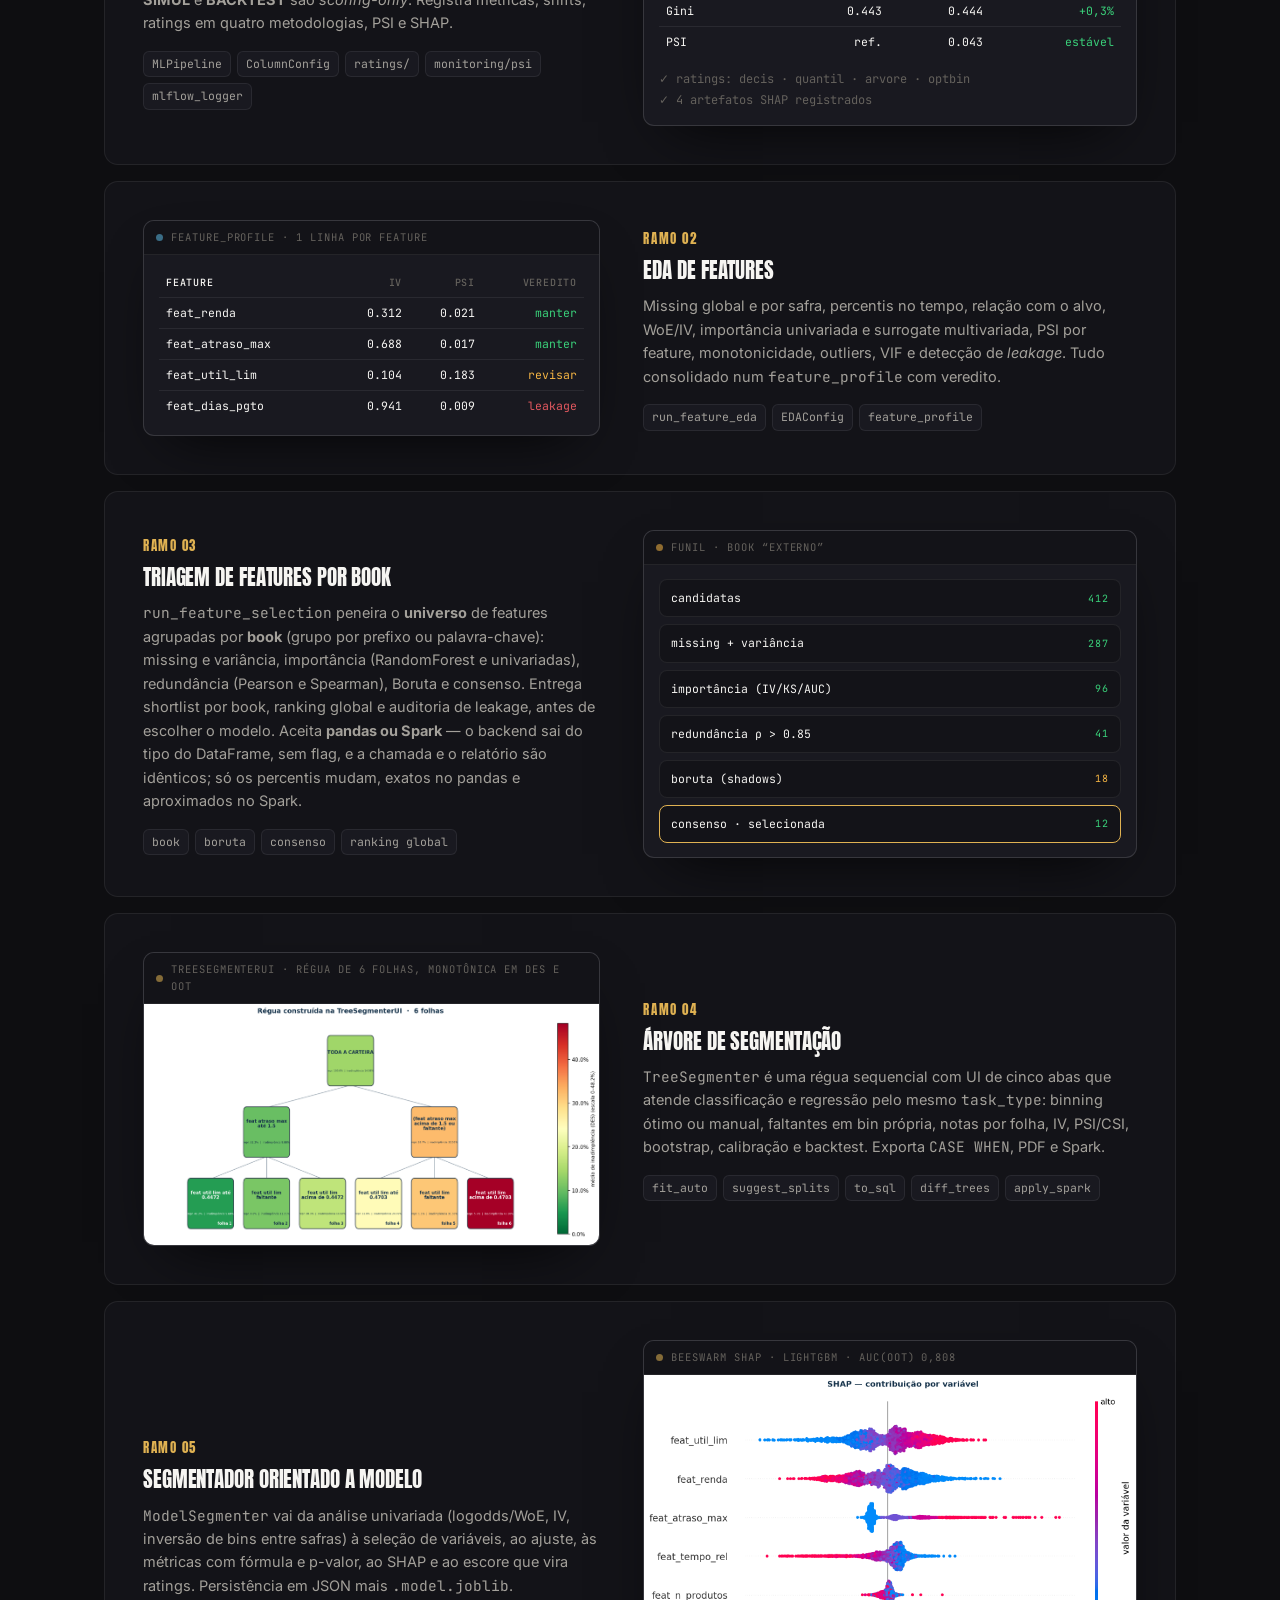
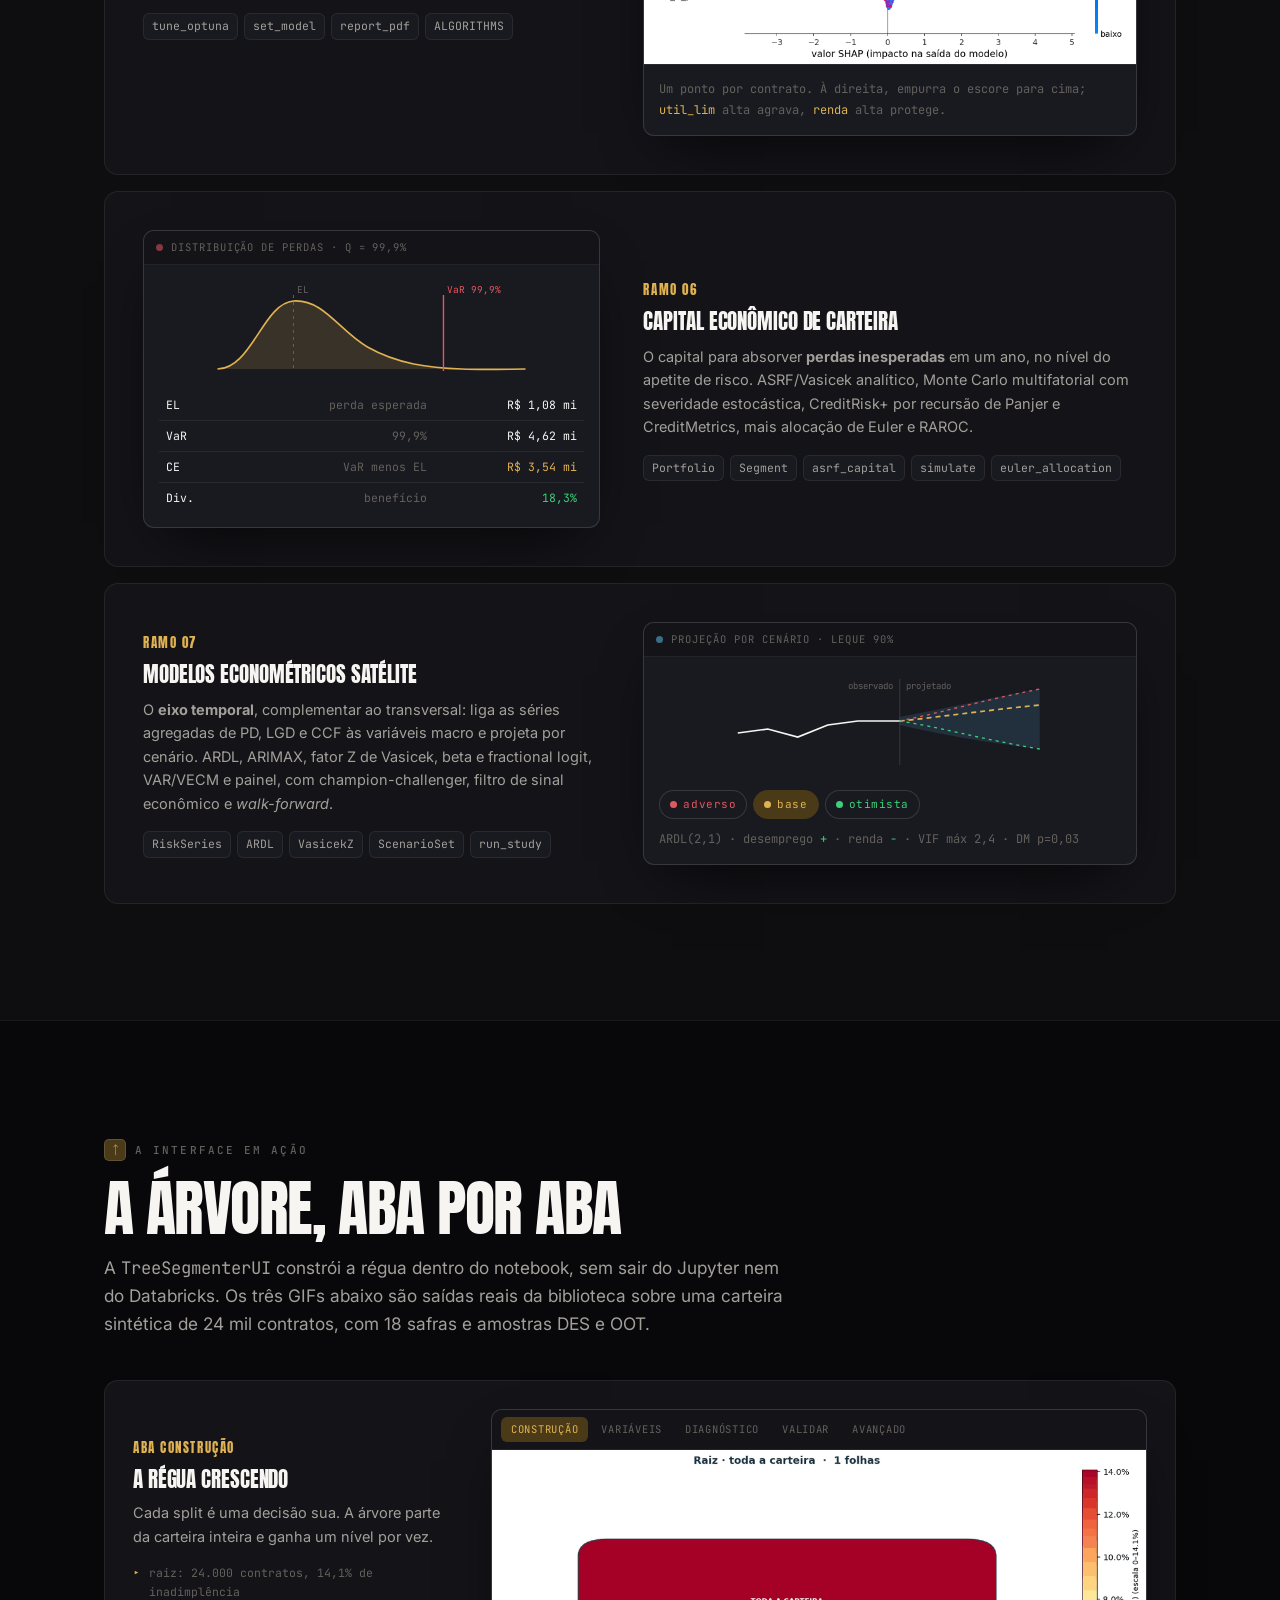
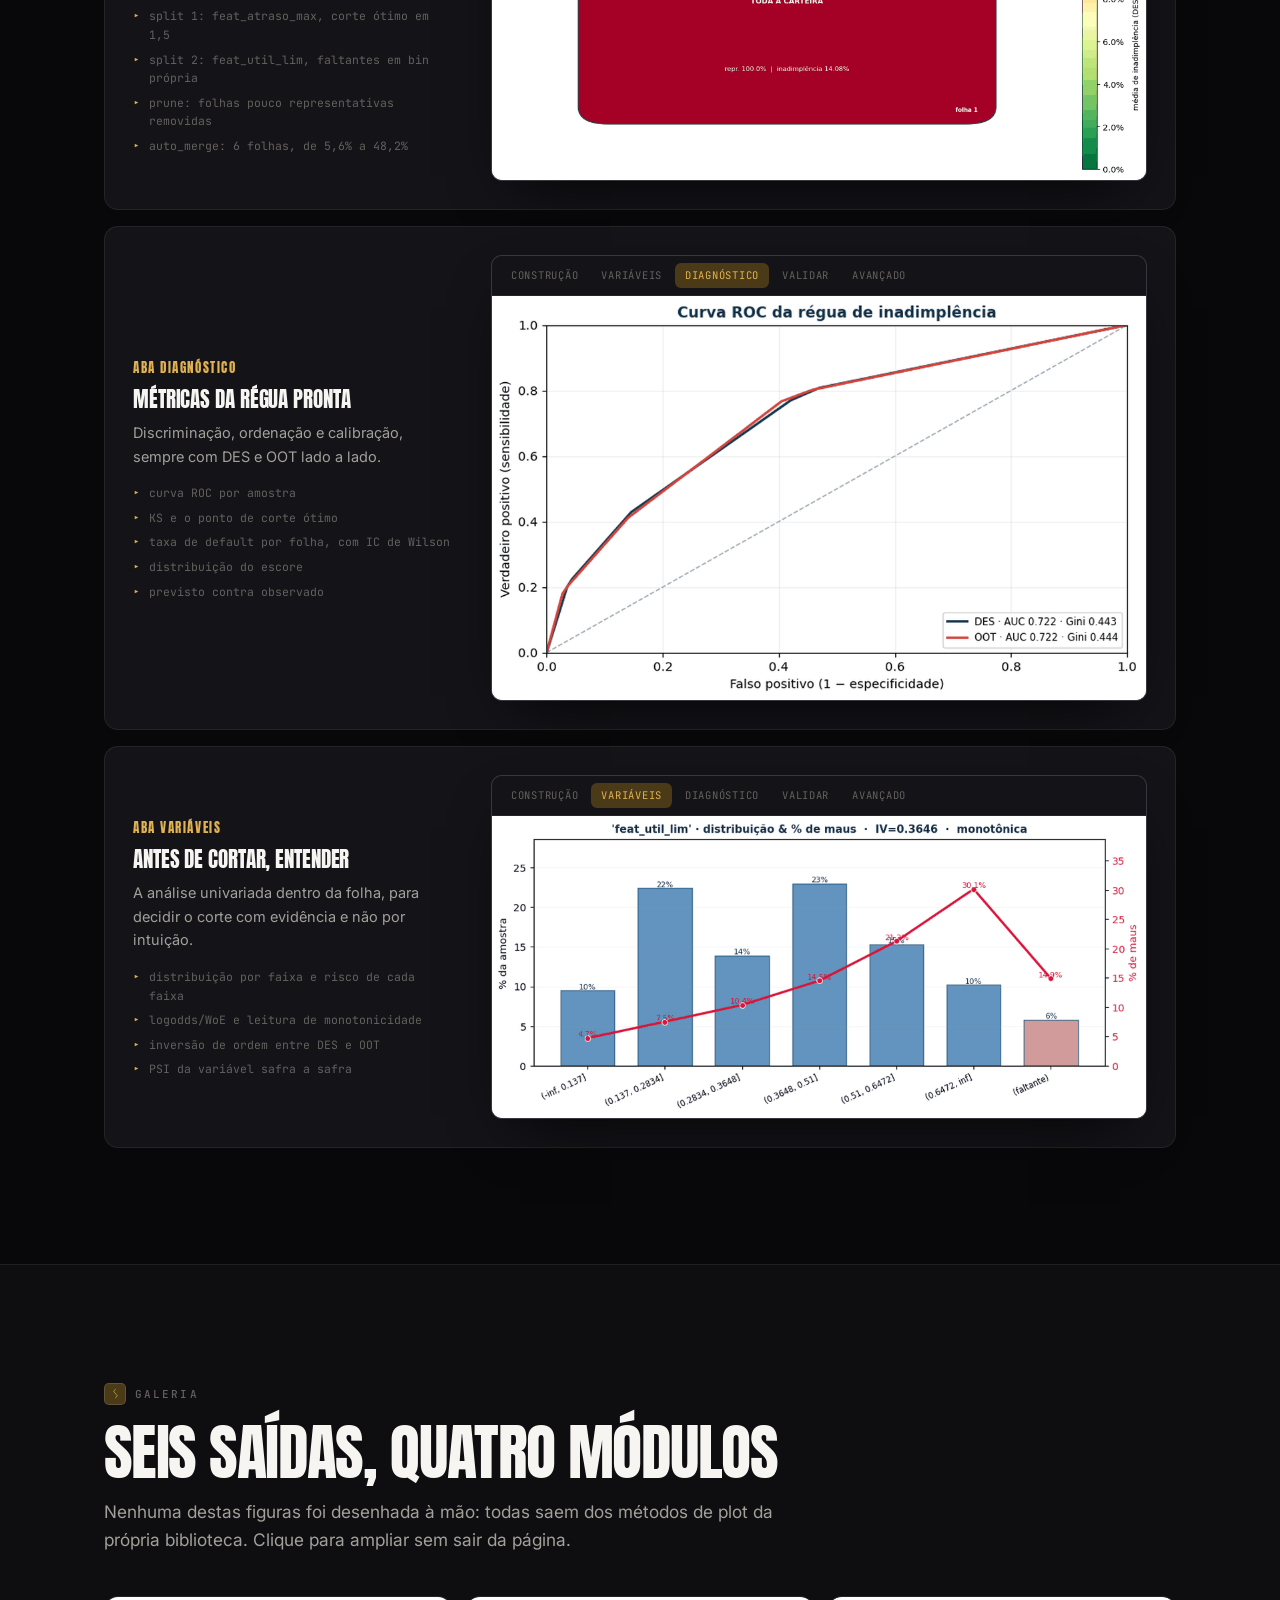
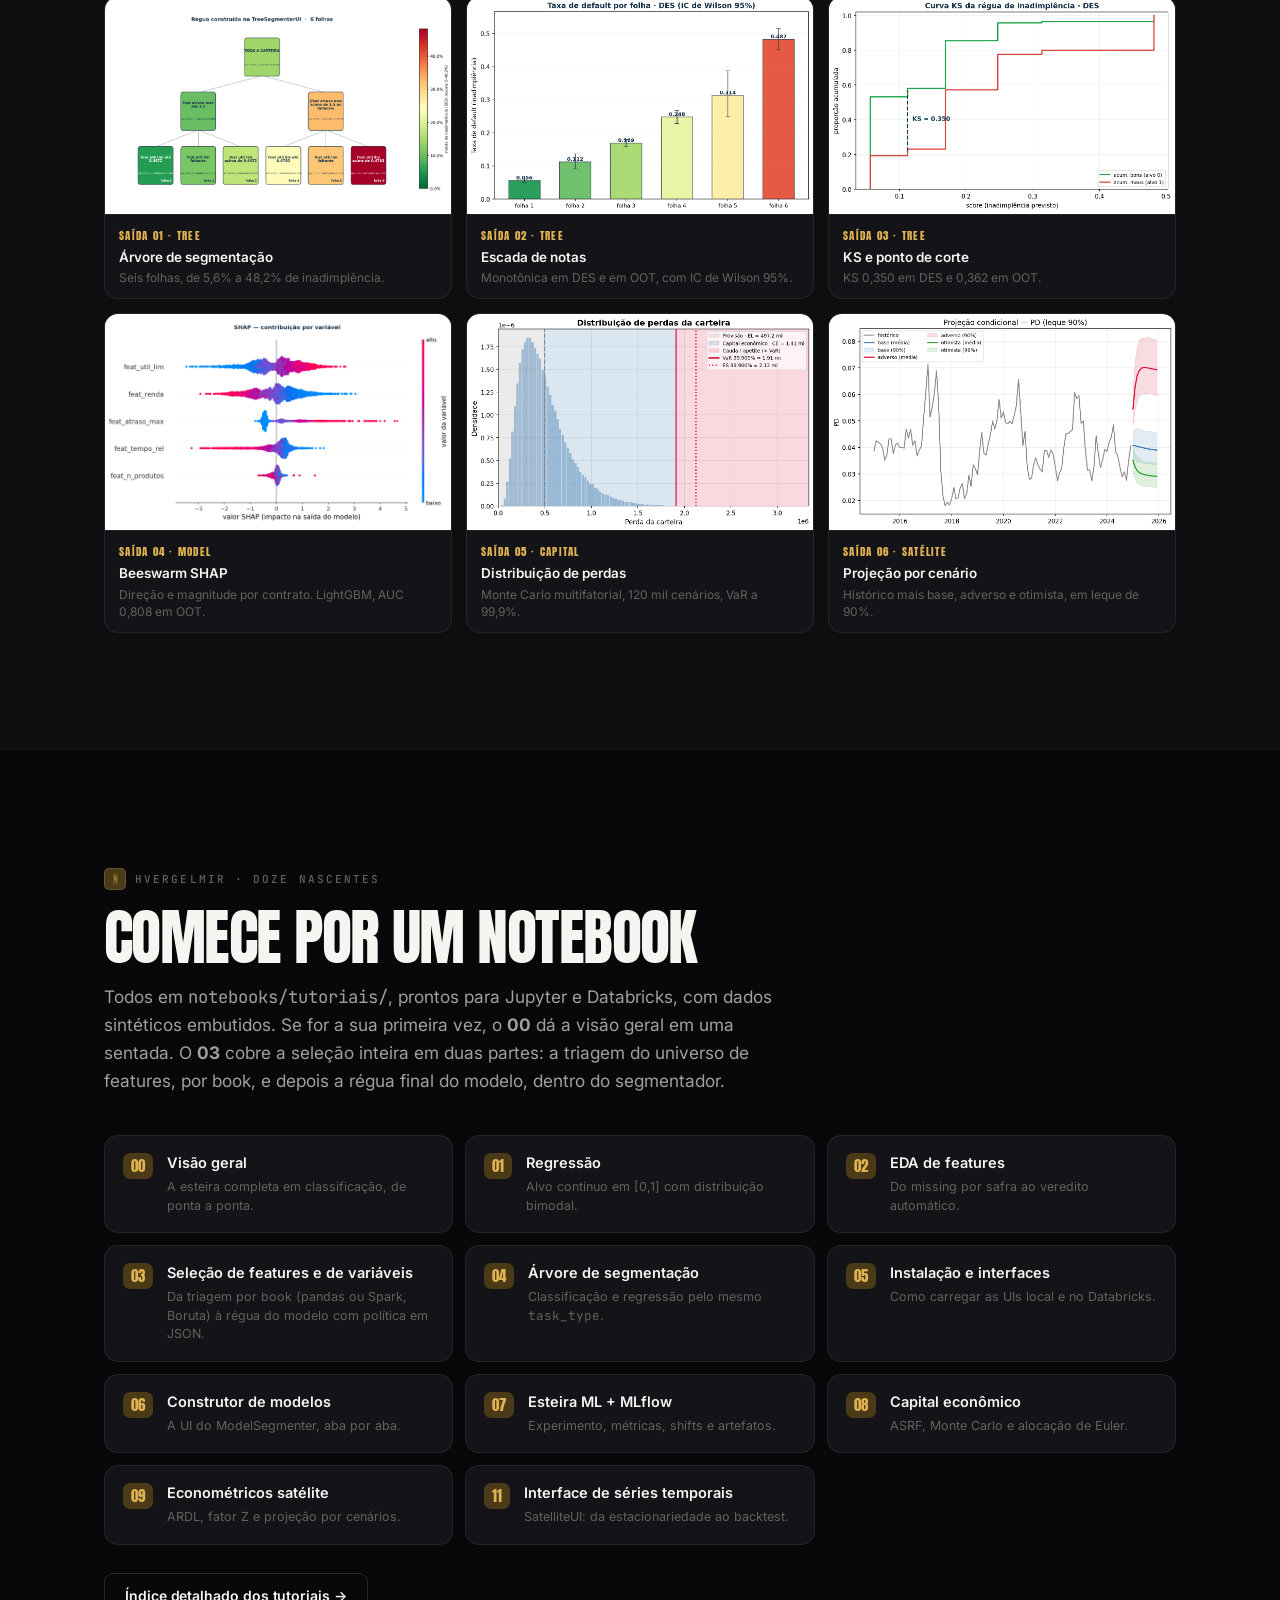
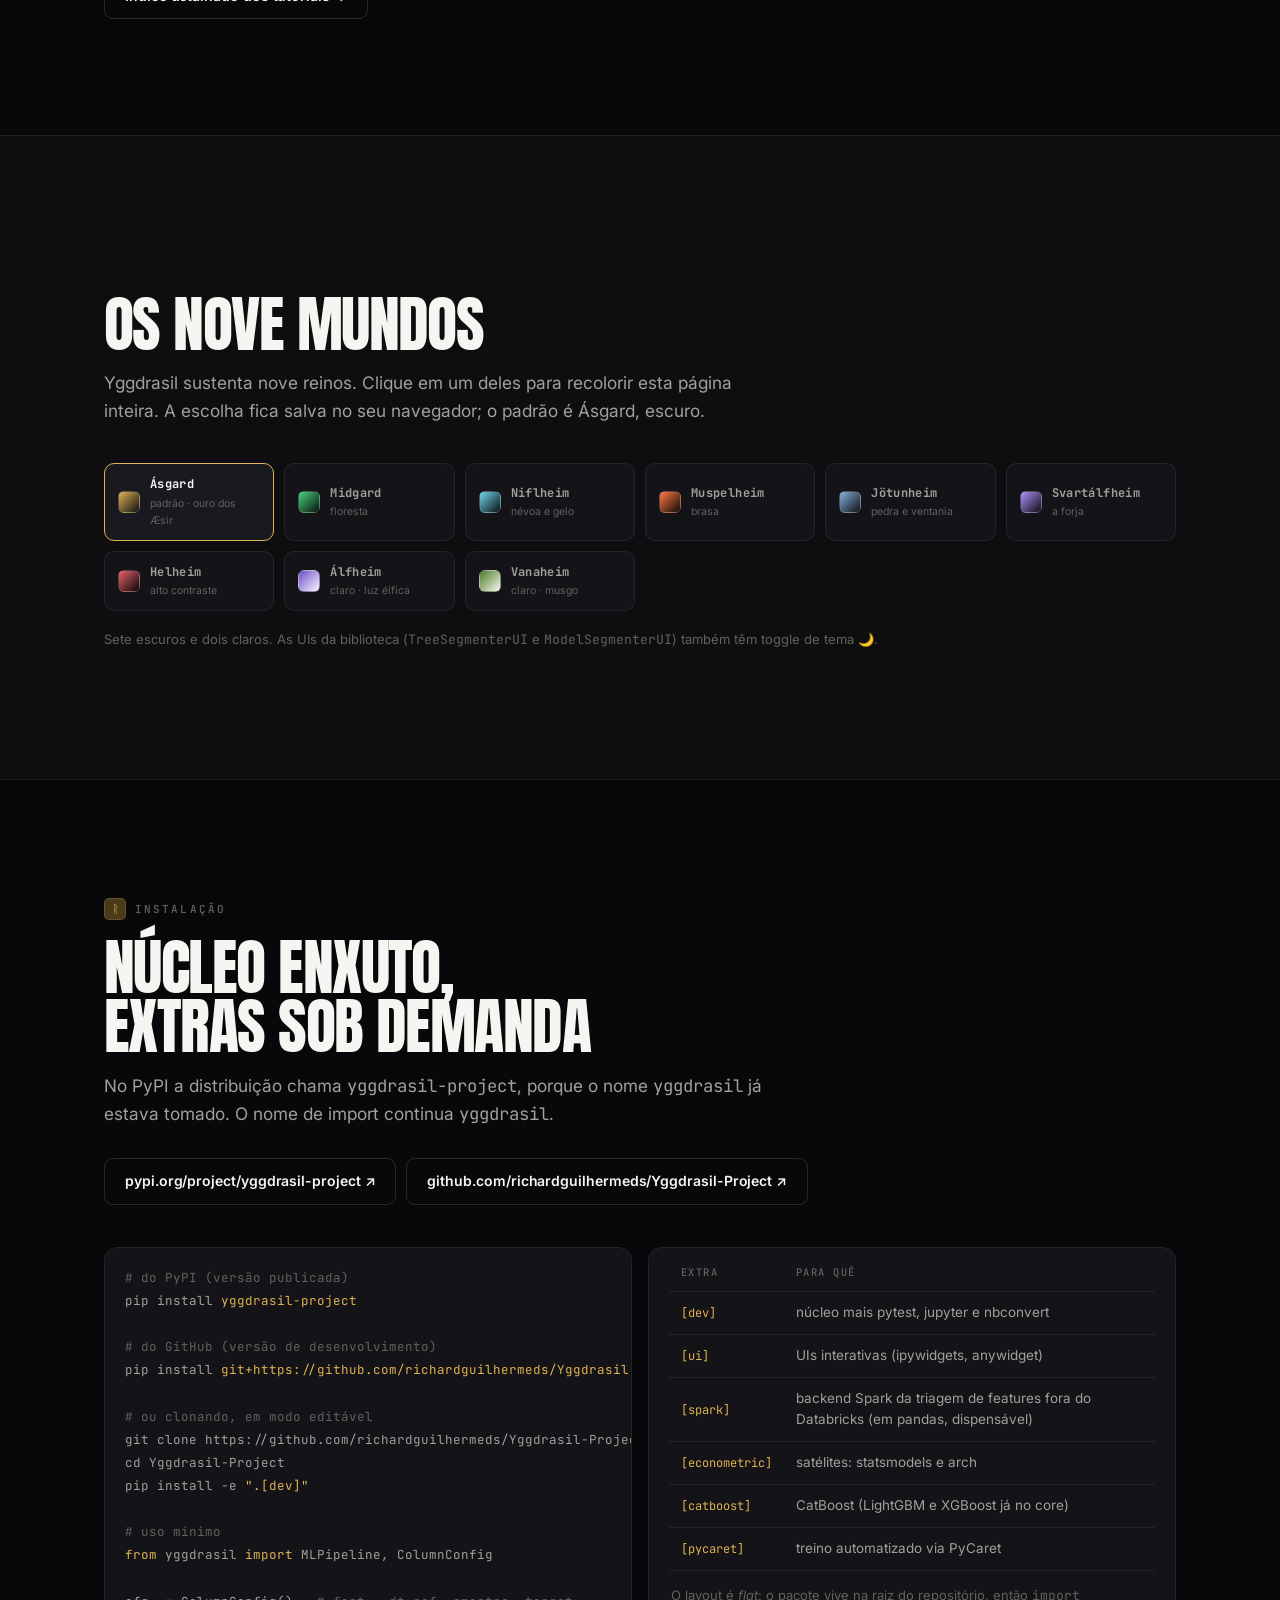
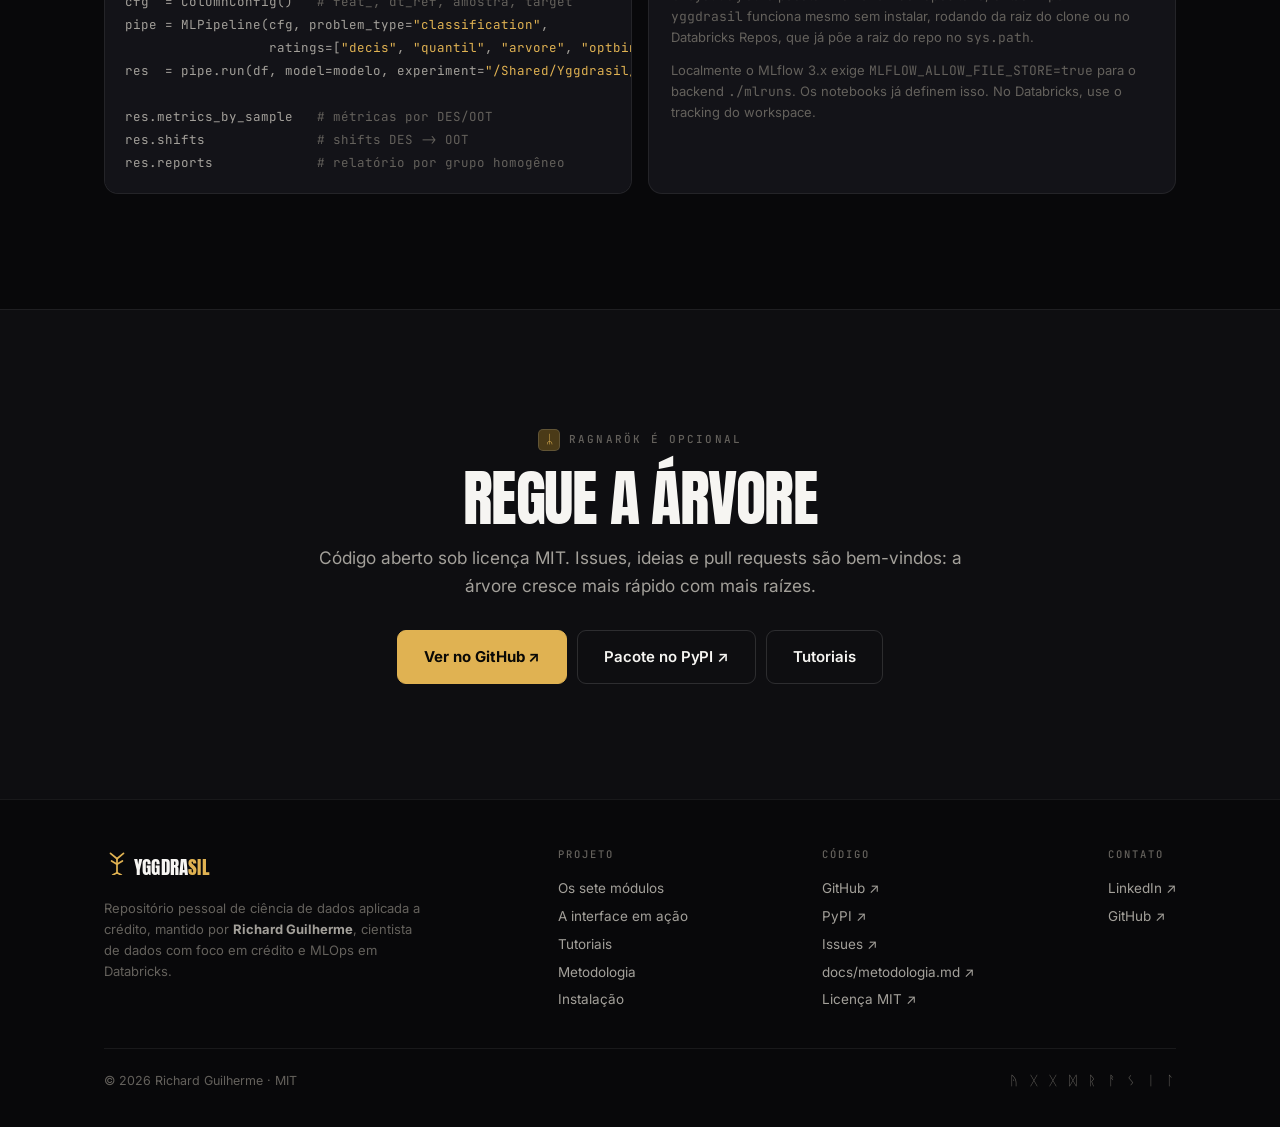
==== commit f08799d6: "Amplia as figuras na propria pagina e usa a arvore da TreeSegmenterUI Galeria e mocks dos modulos de" ====
--- a/index.html
+++ b/index.html
@@ -423,7 +423,7 @@
         </div>
         <div class="mock">
           <div class="mock__bar"><span class="dot" style="color:var(--accent)"></span> TreeSegmenterUI · régua de 6 folhas, monotônica em DES e OOT</div>
-          <a href="assets/img/arvore-interface.png" target="_blank" rel="noopener">
+          <a href="assets/img/arvore-interface.png" data-zoom>
             <img src="assets/img/arvore-interface.png" alt="Árvore de segmentação real construída na TreeSegmenterUI: raiz com toda a carteira, split por feat_atraso_max e depois por feat_util_lim, resultando em seis folhas coloridas pela inadimplência média, de 5,60% na folha 1 a 48,20% na folha 6." style="width:100%;background:#fff" loading="lazy">
           </a>
         </div>
@@ -443,7 +443,7 @@
         </div>
         <div class="mock">
           <div class="mock__bar"><span class="dot" style="color:var(--accent)"></span> beeswarm SHAP · lightgbm · AUC(OOT) 0,808</div>
-          <a href="assets/img/shap-beeswarm.png" target="_blank" rel="noopener">
+          <a href="assets/img/shap-beeswarm.png" data-zoom>
             <img src="assets/img/shap-beeswarm.png" alt="Beeswarm SHAP do modelo LightGBM: cada ponto é um contrato, a posição no eixo x é a contribuição da variável para o escore e a cor é o valor da variável. feat_util_lim alta empurra o risco para cima; feat_renda alta empurra para baixo." style="width:100%;background:#fff" loading="lazy">
           </a>
           <div class="mock__body" style="border-top:1px solid var(--line)">
@@ -618,12 +618,12 @@
     <h2 class="h-sec reveal">Seis saídas, quatro módulos</h2>
     <p class="lede reveal">
       Nenhuma destas figuras foi desenhada à mão: todas saem dos métodos de plot da própria
-      biblioteca. Clique para ver em tamanho cheio.
+      biblioteca. Clique para ampliar sem sair da página.
     </p>
 
     <div class="gallery">
-      <a class="card shot reveal" href="assets/img/g1-arvore.png" target="_blank" rel="noopener">
-        <img src="assets/img/g1-arvore.png" alt="Árvore de segmentação com seis folhas, coloridas pela inadimplência média." loading="lazy">
+      <a class="card shot reveal" href="assets/img/arvore-interface.png" data-zoom>
+        <img src="assets/img/arvore-interface.png" alt="Régua construída na TreeSegmenterUI: raiz com toda a carteira, split por feat_atraso_max e depois por feat_util_lim, resultando em seis folhas coloridas pela inadimplência média, de 5,60% na folha 1 a 48,20% na folha 6." loading="lazy">
         <figcaption>
           <span class="mod__no">SAÍDA 01 · TREE</span>
           <b class="cap">Árvore de segmentação</b>
@@ -631,7 +631,7 @@
         </figcaption>
       </a>
 
-      <a class="card shot reveal" href="assets/img/g2-notas.png" target="_blank" rel="noopener">
+      <a class="card shot reveal" href="assets/img/g2-notas.png" data-zoom>
         <img src="assets/img/g2-notas.png" alt="Taxa de default por folha em barras ordenadas, com intervalo de confiança de Wilson." loading="lazy">
         <figcaption>
           <span class="mod__no">SAÍDA 02 · TREE</span>
@@ -640,7 +640,7 @@
         </figcaption>
       </a>
 
-      <a class="card shot reveal" href="assets/img/g3-ks.png" target="_blank" rel="noopener">
+      <a class="card shot reveal" href="assets/img/g3-ks.png" data-zoom>
         <img src="assets/img/g3-ks.png" alt="Gráfico de KS com as distribuições acumuladas de bons e maus e a maior distância entre elas." loading="lazy">
         <figcaption>
           <span class="mod__no">SAÍDA 03 · TREE</span>
@@ -649,7 +649,7 @@
         </figcaption>
       </a>
 
-      <a class="card shot reveal" href="assets/img/shap-beeswarm.png" target="_blank" rel="noopener">
+      <a class="card shot reveal" href="assets/img/shap-beeswarm.png" data-zoom>
         <img src="assets/img/shap-beeswarm.png" alt="Beeswarm SHAP: um ponto por contrato, posição no eixo x é a contribuição da variável para o escore e a cor é o valor da variável." loading="lazy">
         <figcaption>
           <span class="mod__no">SAÍDA 04 · MODEL</span>
@@ -658,7 +658,7 @@
         </figcaption>
       </a>
 
-      <a class="card shot reveal" href="assets/img/g5-capital.png" target="_blank" rel="noopener">
+      <a class="card shot reveal" href="assets/img/g5-capital.png" data-zoom>
         <img src="assets/img/g5-capital.png" alt="Distribuição de perdas da carteira com as zonas de provisão, capital econômico e cauda." loading="lazy">
         <figcaption>
           <span class="mod__no">SAÍDA 05 · CAPITAL</span>
@@ -667,7 +667,7 @@
         </figcaption>
       </a>
 
-      <a class="card shot reveal" href="assets/img/g6-satelite.png" target="_blank" rel="noopener">
+      <a class="card shot reveal" href="assets/img/g6-satelite.png" data-zoom>
         <img src="assets/img/g6-satelite.png" alt="Projeção da PD em leque, com cenários base, adverso e otimista e faixa de 90%." loading="lazy">
         <figcaption>
           <span class="mod__no">SAÍDA 06 · SATÉLITE</span>
@@ -904,6 +904,26 @@
   </div>
 </footer>
 
+<!-- ============================ LIGHTBOX ============================ -->
+<!-- Só entra em cena com JS e <dialog>; sem isso o href da figura continua valendo. -->
+<dialog class="lb" data-lightbox aria-labelledby="lb-title">
+  <button class="lb__x" type="button" data-lb-close aria-label="Fechar (Esc)">
+    <svg width="16" height="16" viewBox="0 0 16 16" fill="none" stroke="currentColor" stroke-width="1.7" aria-hidden="true"><path d="M3.5 3.5l9 9M12.5 3.5l-9 9"/></svg>
+  </button>
+
+  <figure class="lb__fig">
+    <div class="lb__stage" data-lb-stage>
+      <img class="lb__img" data-lb-img alt="">
+    </div>
+    <figcaption class="lb__cap">
+      <span class="mod__no" data-lb-no hidden></span>
+      <b class="cap" id="lb-title" data-lb-title></b>
+      <span class="sub" data-lb-sub hidden></span>
+      <span class="lb__hint" data-lb-hint></span>
+    </figcaption>
+  </figure>
+</dialog>
+
 <script src="assets/js/site.js" defer></script>
 </body>
 </html>
--- a/assets/css/site.css
+++ b/assets/css/site.css
@@ -597,6 +597,64 @@
 .shot .mod__no { margin: 0 0 4px; font-size: 10.5px; display: block; }
 .shot .cap { font-size: 13.5px; color: var(--ink); font-weight: 600; display: block; line-height: 1.35; }
 .shot .sub { font-size: 12px; color: var(--ink-mute); display: block; margin-top: 3px; line-height: 1.45; }
+
+/* ============================ lightbox ==================================== */
+
+/* Ampliação na própria página: <dialog> nativo, então Esc, foco preso e devolução
+   do foco ao card vêm de graça. Duas escalas: ajustada à tela e tamanho real. */
+.lb {
+  inset: 0; margin: 0; width: 100%; height: 100%;
+  max-width: 100%; max-height: 100%;
+  padding: clamp(14px, 3.5vw, 40px);
+  border: 0; background: transparent; color: var(--ink); overflow: hidden;
+}
+.lb[open] { display: grid; place-items: center; }
+.lb::backdrop { background: rgba(0, 0, 0, 0.8); backdrop-filter: blur(3px); }
+
+.lb__fig {
+  margin: 0; display: grid; gap: 12px; justify-items: center;
+  max-width: min(1400px, 100%); min-width: 0;
+}
+.lb__stage {
+  max-width: 100%; max-height: 76vh; overflow: auto; overscroll-behavior: contain;
+  border-radius: var(--radius); border: 1px solid var(--line-2); background: #fff;
+  box-shadow: 0 40px 90px -40px rgba(0, 0, 0, 0.8);
+}
+.lb__img {
+  display: block; max-width: 100%; max-height: 76vh;
+  margin-inline: auto; cursor: zoom-in;
+}
+/* tamanho real: a imagem estoura o palco e o palco vira área de rolagem */
+.lb.is-zoom .lb__img { max-width: none; max-height: none; cursor: zoom-out; }
+/* figura que já cabe inteira na tela: não há zoom a oferecer */
+.lb.is-flat .lb__img { cursor: default; }
+.lb.is-flat .lb__hint { visibility: hidden; }
+
+.lb__cap { display: grid; gap: 3px; text-align: center; max-width: 70ch; }
+.lb__cap .mod__no { font-size: 10.5px; }
+.lb__cap .cap { font-size: 14px; color: var(--ink); font-weight: 600; }
+.lb__cap .sub { font-size: 12.5px; color: var(--ink-dim); line-height: 1.45; }
+.lb__hint {
+  font-family: "JetBrains Mono", monospace; font-size: 10.5px;
+  letter-spacing: 0.09em; color: var(--ink-mute); margin-top: 4px;
+}
+
+.lb__x {
+  position: fixed; top: clamp(10px, 2vw, 20px); right: clamp(10px, 2vw, 22px);
+  display: grid; place-items: center; width: 38px; height: 38px;
+  border-radius: 10px; border: 1px solid var(--line-2);
+  background: var(--card); color: var(--ink-dim); cursor: pointer;
+  transition: border-color 0.22s var(--ease), color 0.22s var(--ease);
+}
+.lb__x:hover { border-color: var(--accent); color: var(--accent); }
+
+/* trava a rolagem do fundo enquanto a figura está aberta */
+html.is-lb-open, html.is-lb-open body { overflow: hidden; }
+
+@media (prefers-reduced-motion: no-preference) {
+  .lb[open] .lb__fig { animation: lb-in 0.24s var(--ease) both; }
+  @keyframes lb-in { from { opacity: 0; transform: scale(0.96); } }
+}
 
 /* ============================ demos em GIF ================================ */
 
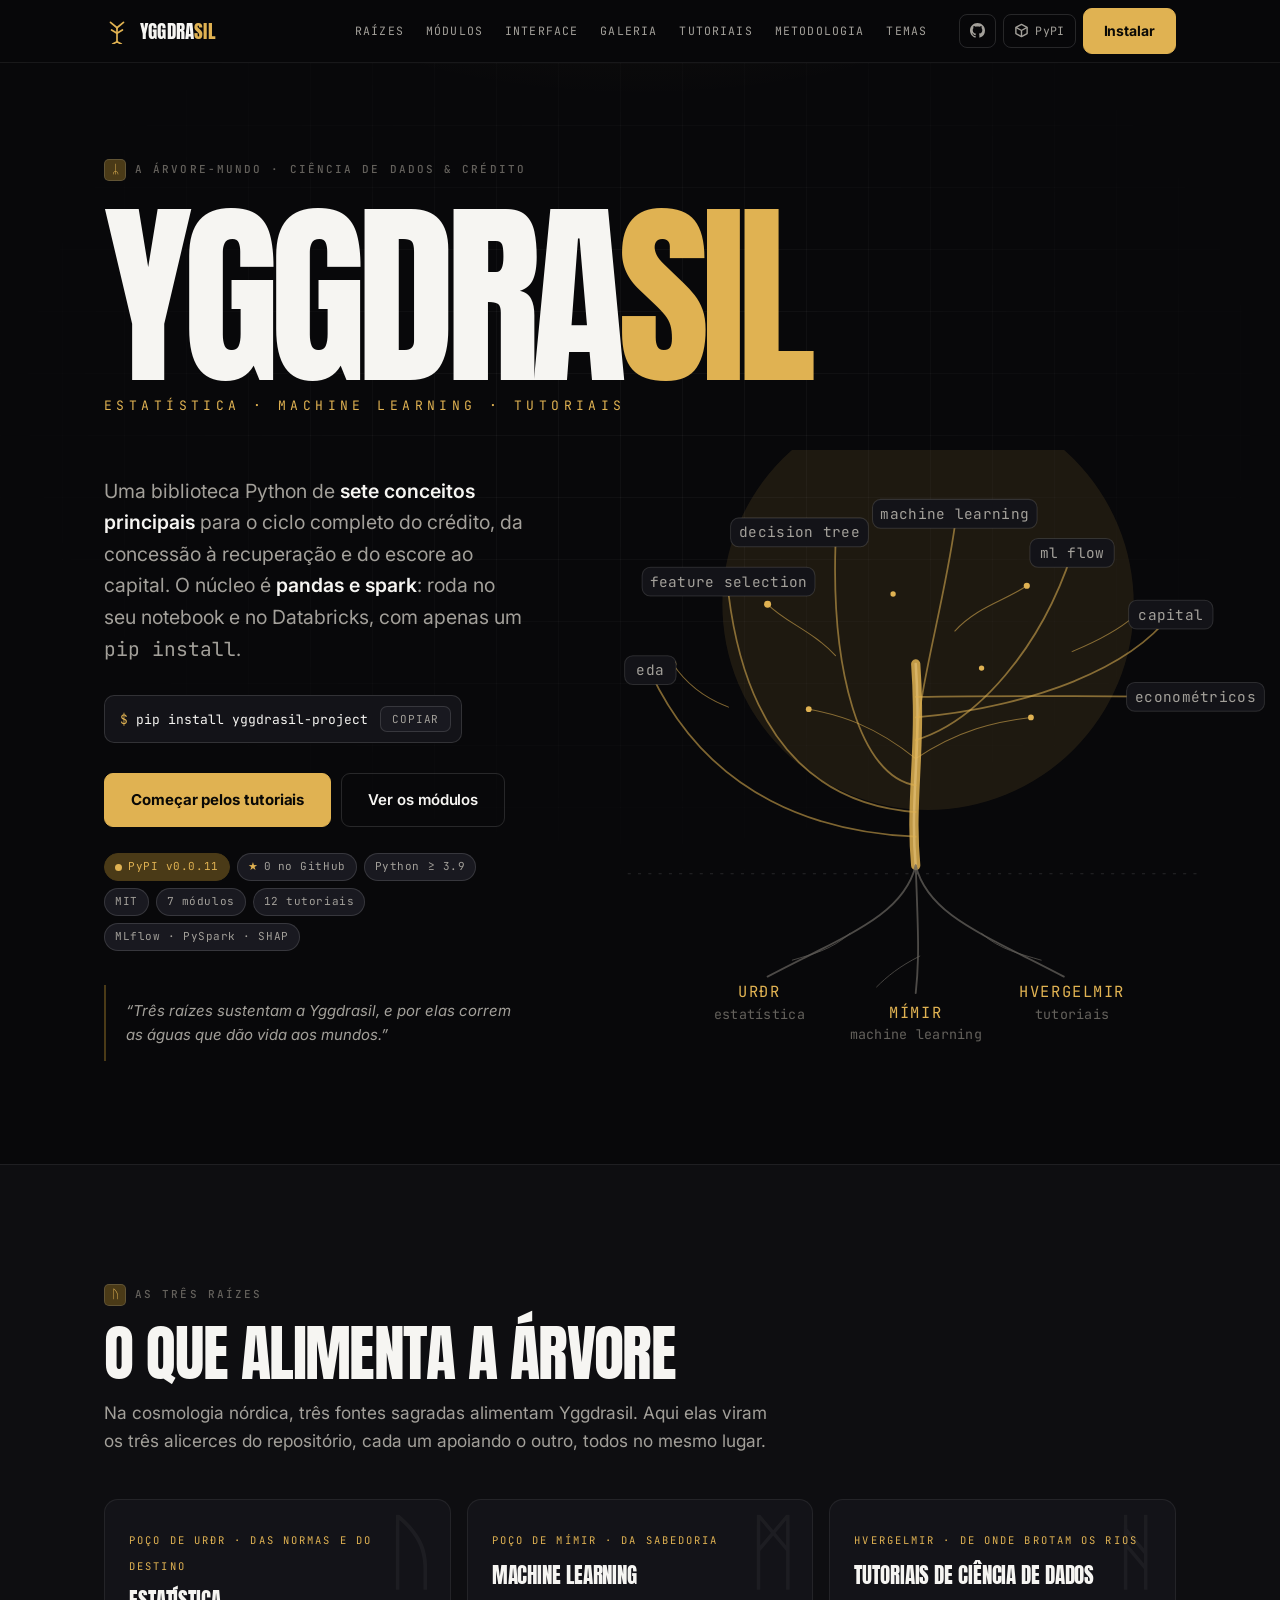
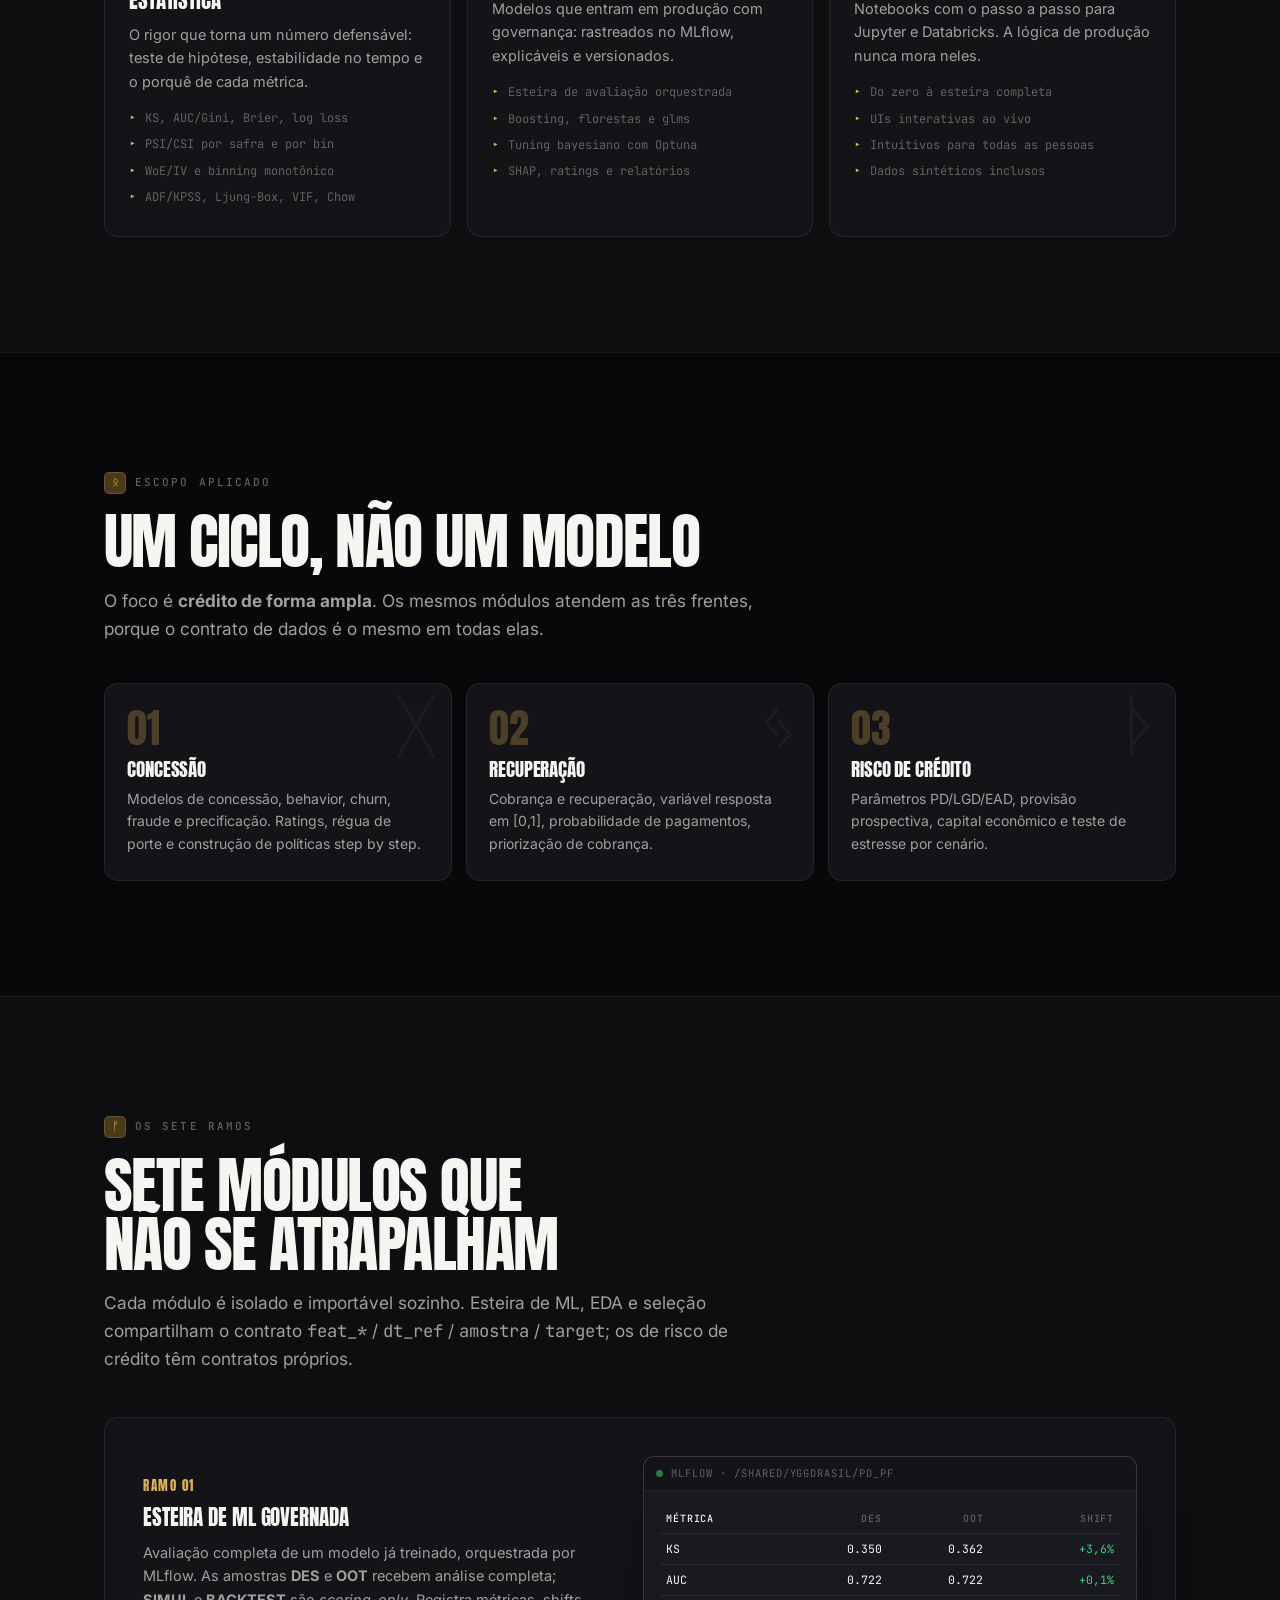
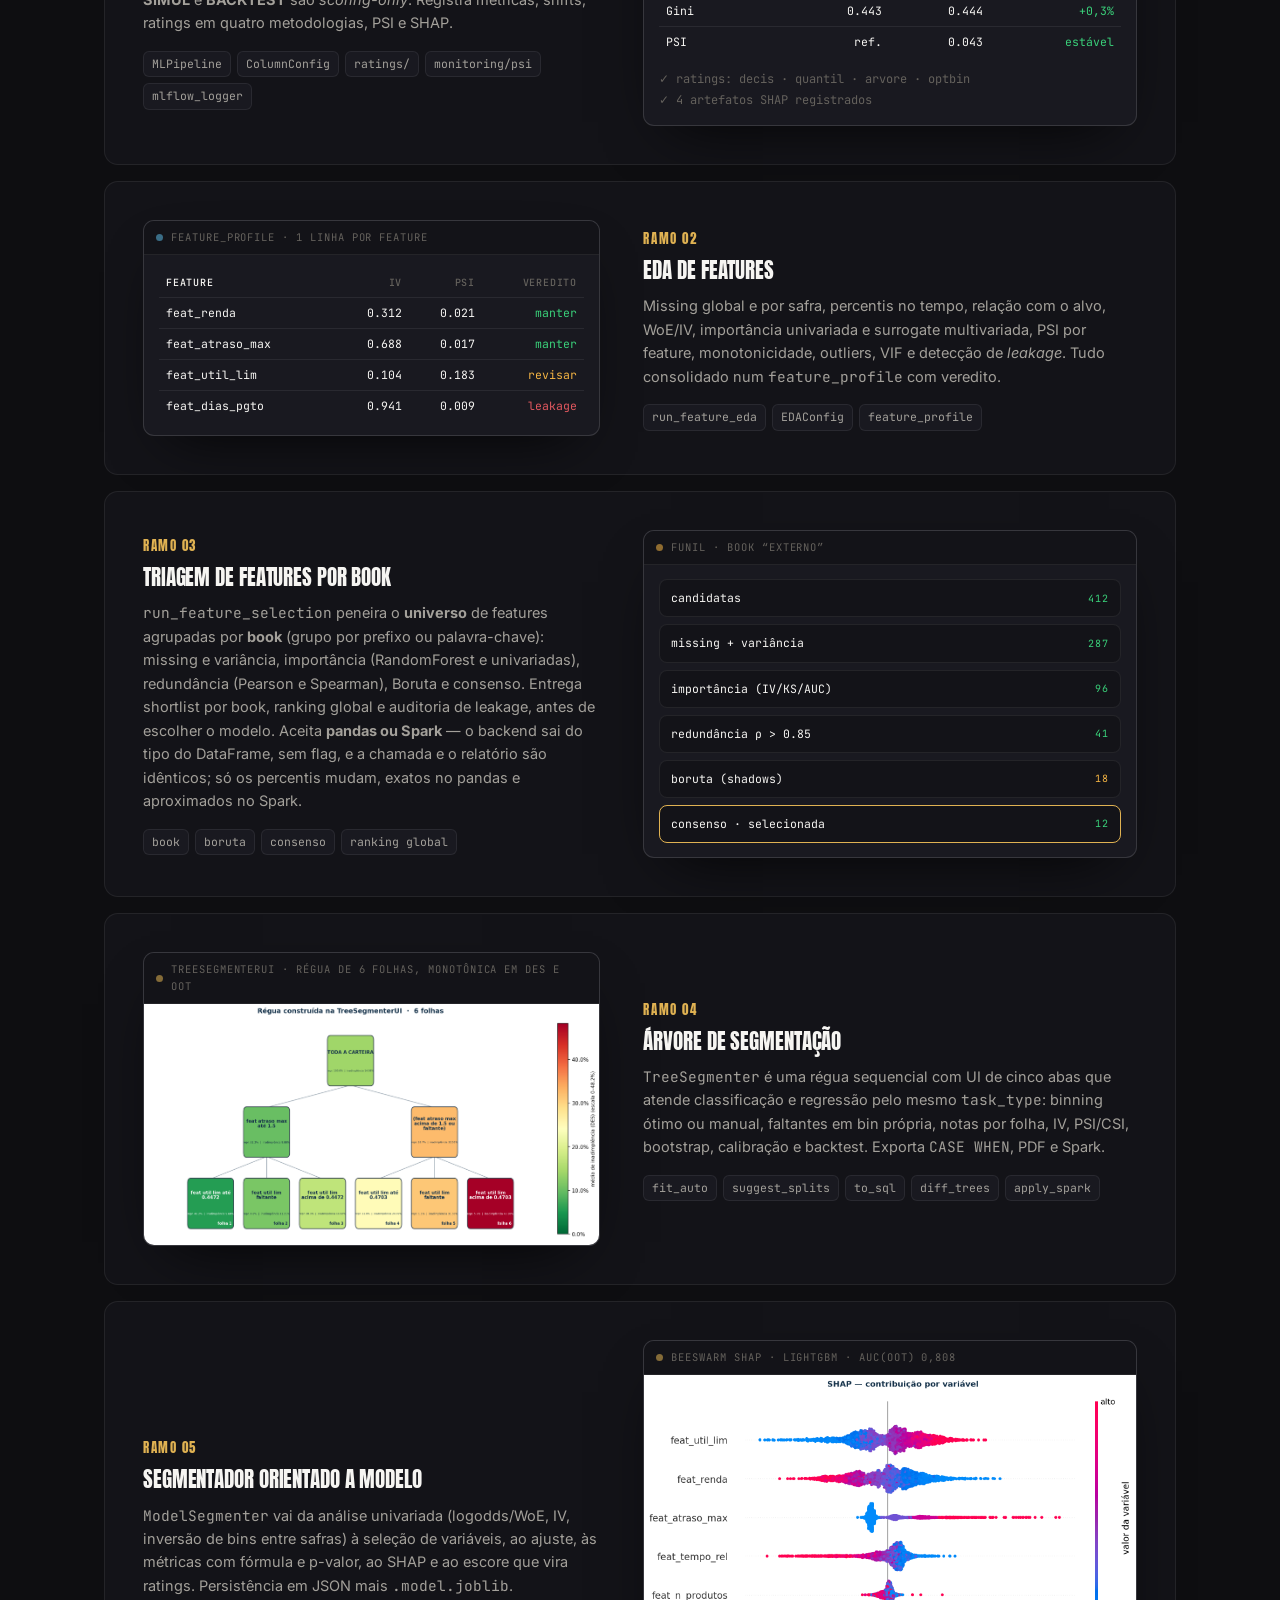
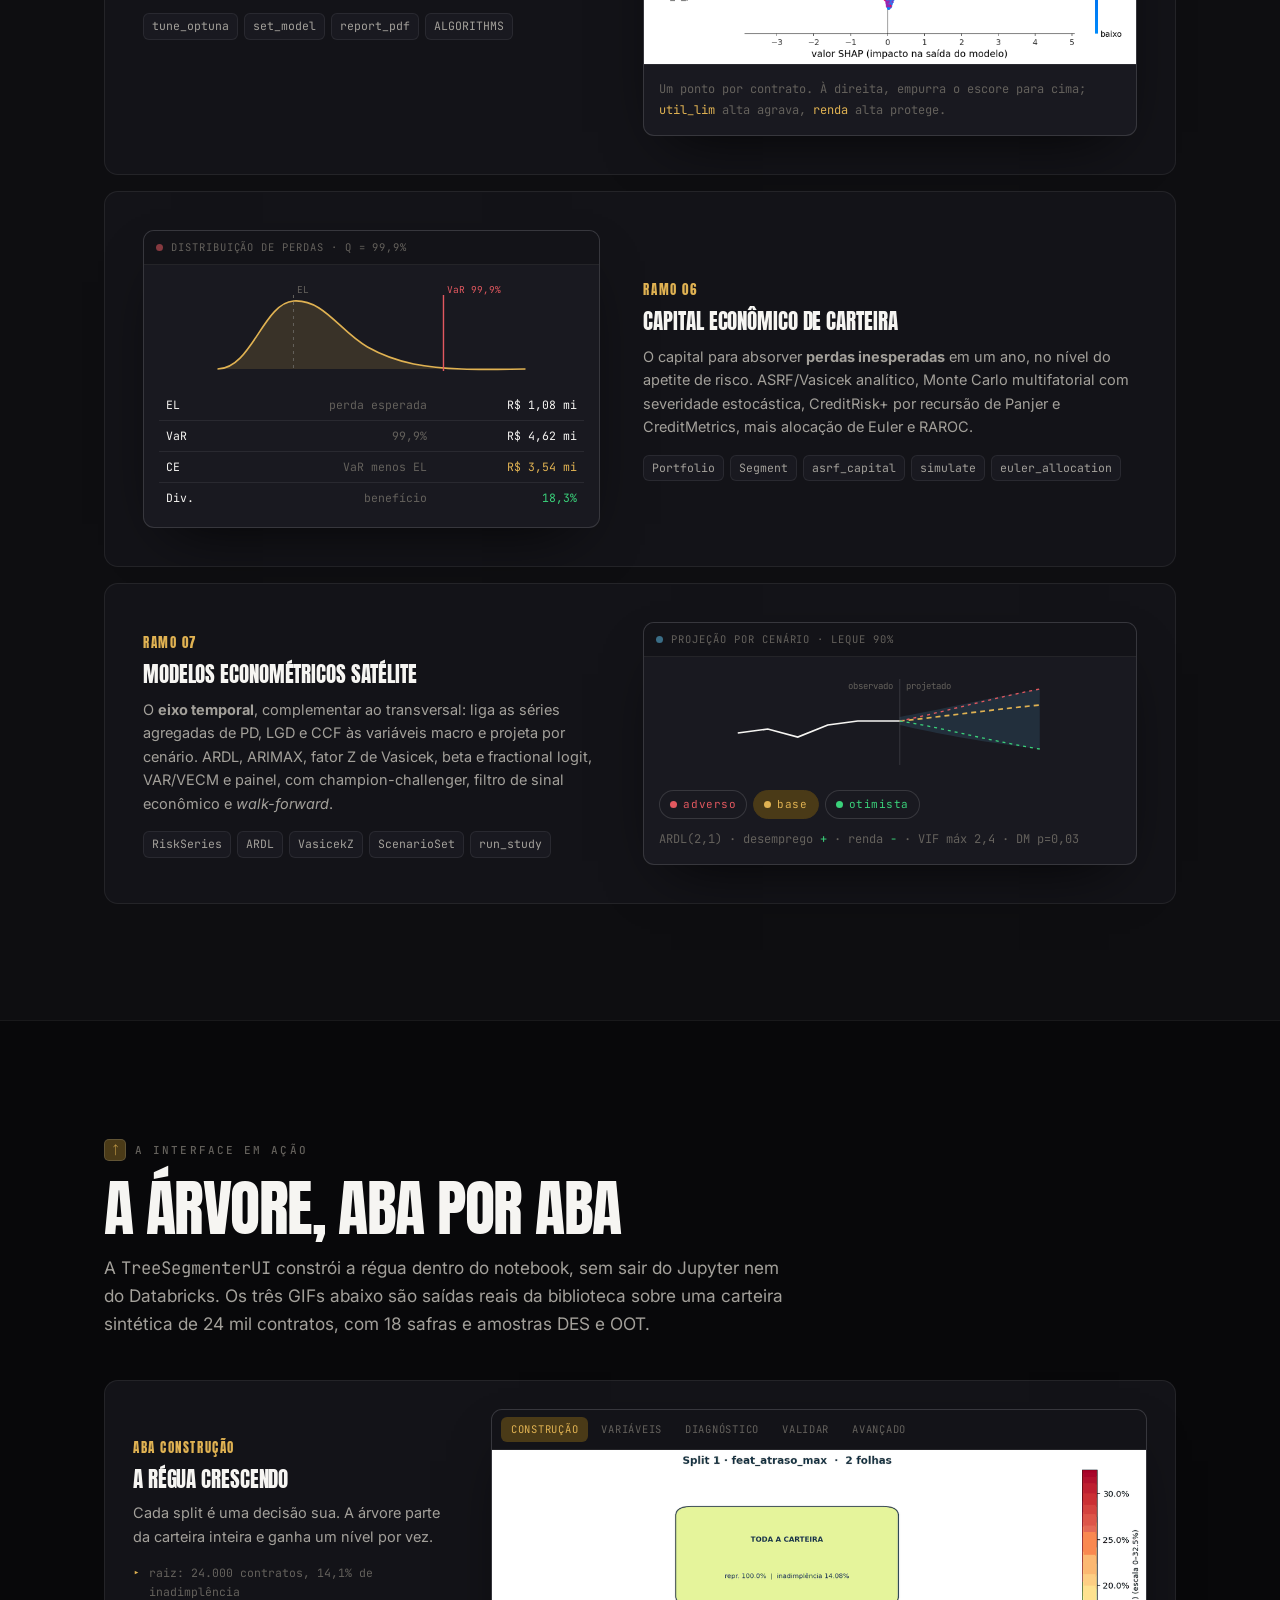
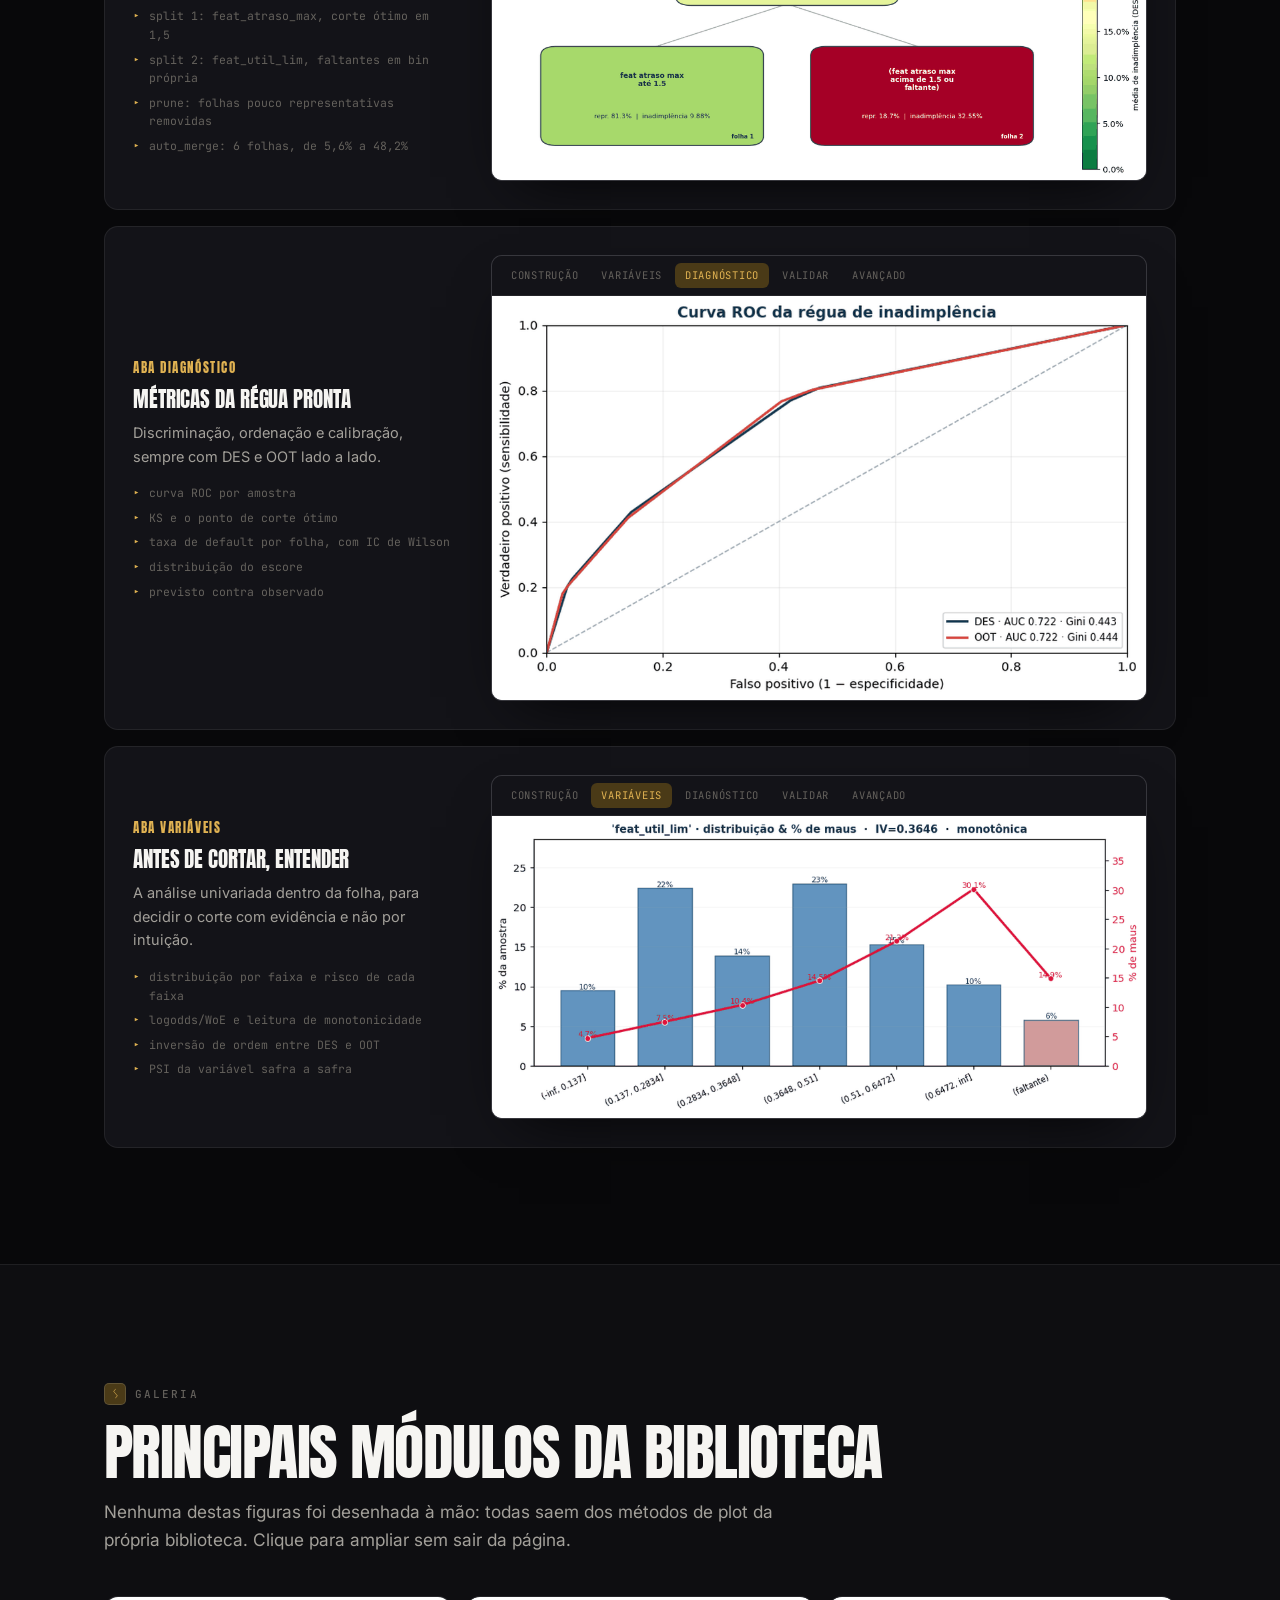
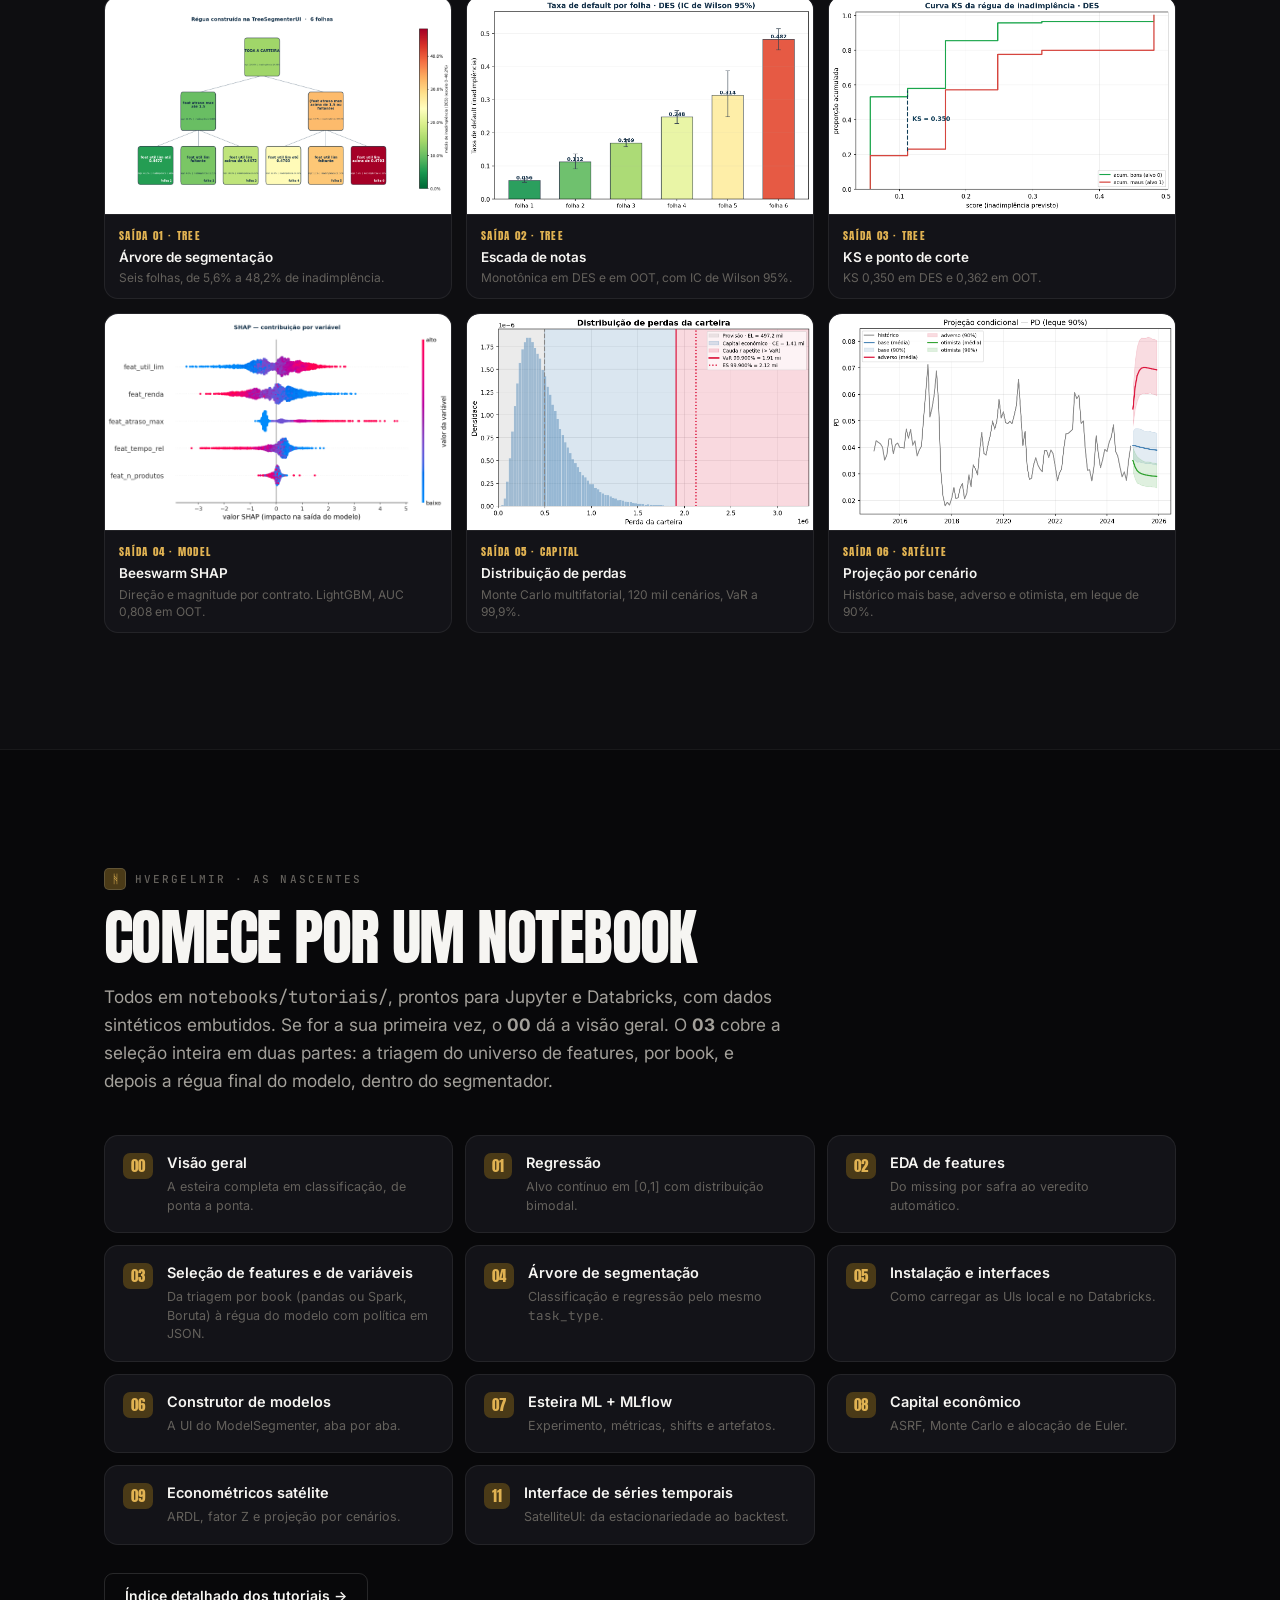
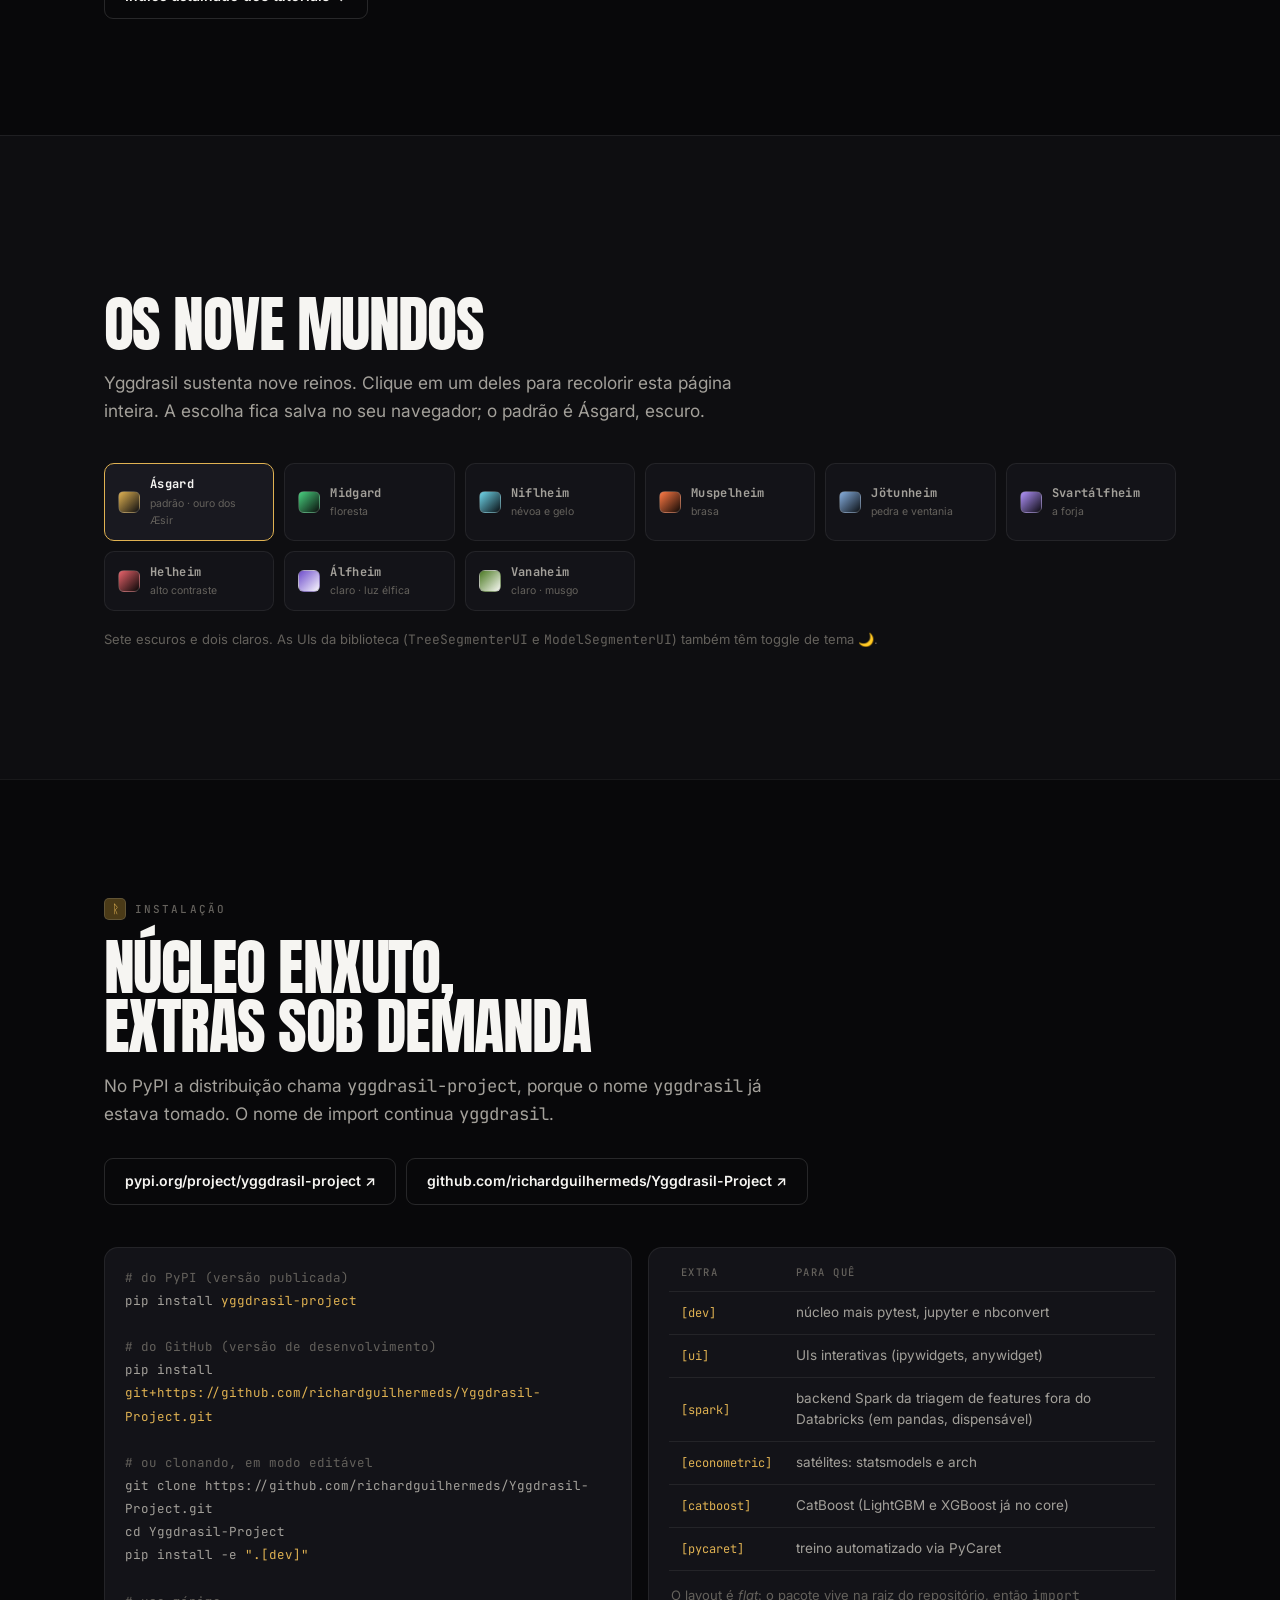
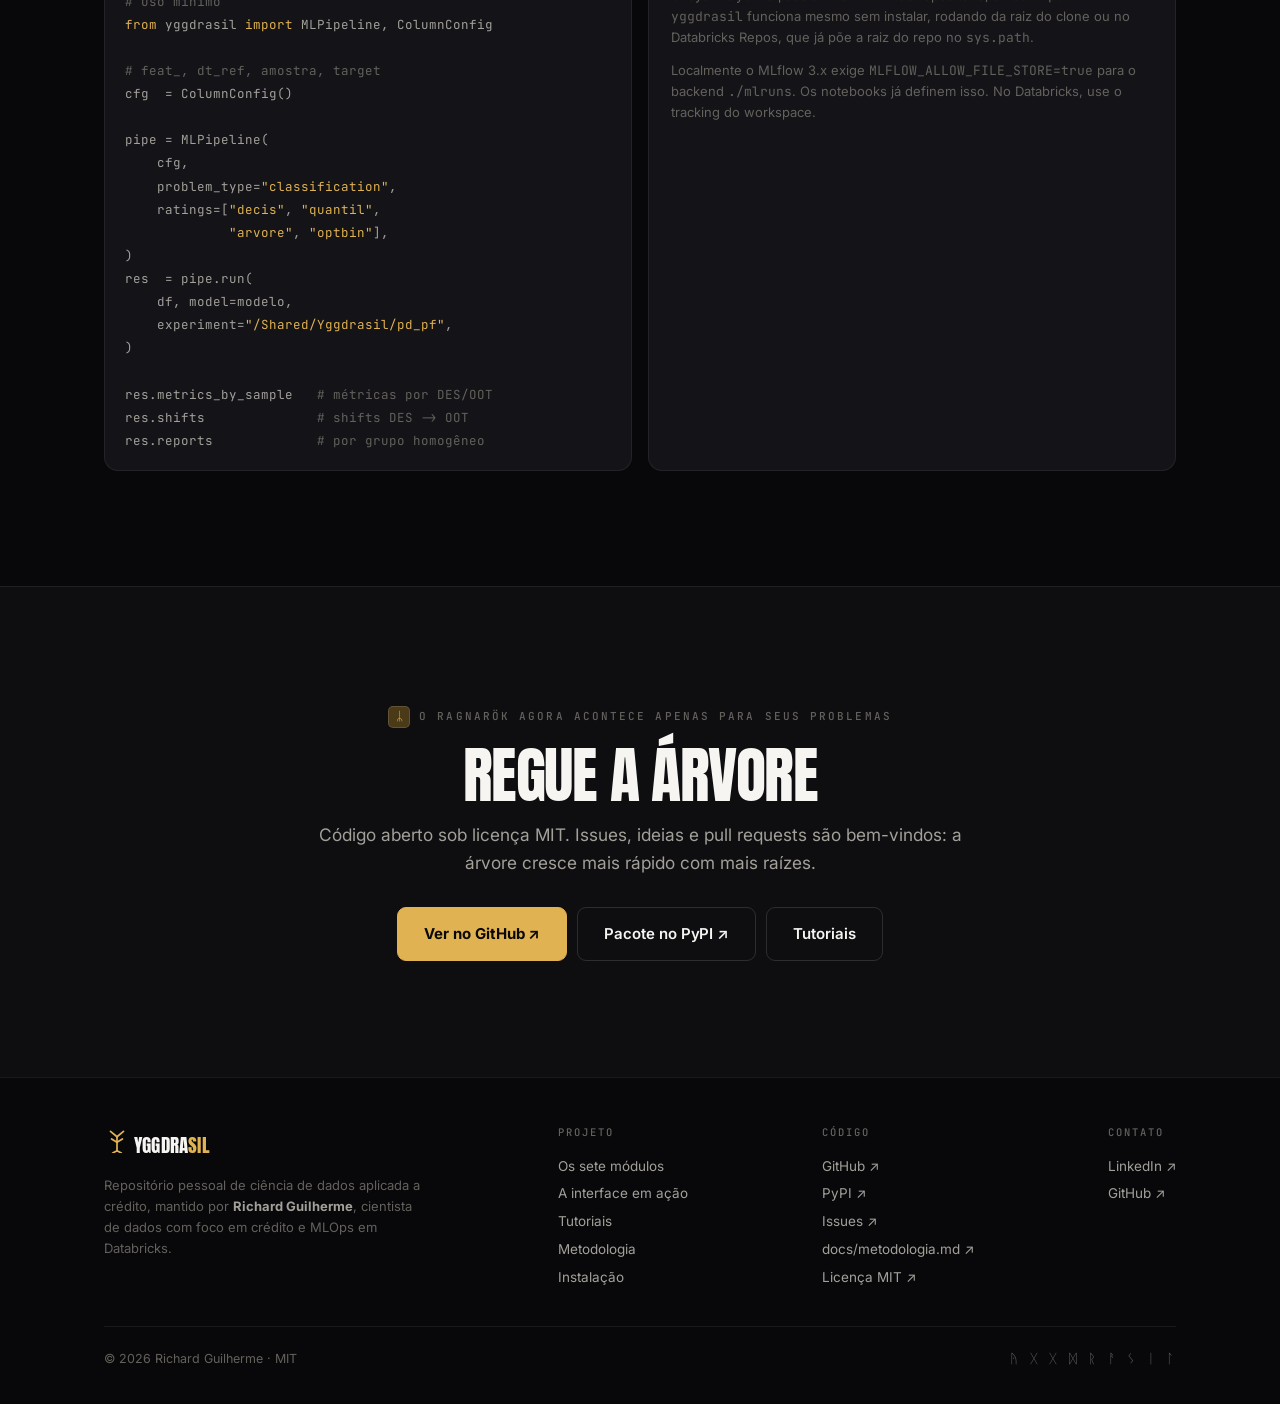
==== commit 3edf0c71: "Ajustes de copy na home e codigo da instalacao sem rolagem horizontal Copy: - "ciencia de dados de c" ====
--- a/index.html
+++ b/index.html
@@ -3,7 +3,7 @@
 <head>
 <meta charset="utf-8">
 <meta name="viewport" content="width=device-width, initial-scale=1">
-<title>Yggdrasil Project · a árvore-mundo da ciência de dados de crédito</title>
+<title>Yggdrasil Project · a árvore-mundo da ciência de dados &amp; crédito</title>
 <meta name="description" content="Esteiras governadas de machine learning, EDA, seleção de variáveis, segmentação, capital econômico e modelos econométricos satélite para risco de crédito. Pandas e Spark, roda local e no Databricks.">
 <meta name="theme-color" content="#08080a">
 <link rel="canonical" href="https://yggdrasil-project.com.br/">
@@ -77,7 +77,7 @@
 
     <!-- título em largura cheia: dentro da coluna de texto ele estourava por
          cima da árvore, porque 208px de Anton não cabem em meia página -->
-    <p class="eyebrow"><span class="rune" aria-hidden="true">ᛦ</span> A árvore-mundo · ciência de dados de crédito</p>
+    <p class="eyebrow"><span class="rune" aria-hidden="true">ᛦ</span> A árvore-mundo · ciência de dados &amp; crédito</p>
     <h1 class="hero__title">Yggdra<span>sil</span></h1>
     <span class="hero__kenning">estatística · machine learning · tutoriais</span>
 
@@ -87,7 +87,7 @@
       <p class="hero__lede">
         Uma biblioteca Python de <strong>sete conceitos principais</strong> para o ciclo completo do
         crédito, da concessão à recuperação e do escore ao capital. O núcleo é
-        <strong>pandas e spark</strong>: roda no seu notebook e no Databricks, com ou sem
+        <strong>pandas e spark</strong>: roda no seu notebook e no Databricks, com apenas um
         <code>pip install</code>.
       </p>
 
@@ -231,7 +231,7 @@
 <section class="section" id="raizes">
   <div class="wrap">
     <p class="eyebrow reveal"><span class="rune" aria-hidden="true">ᚢ</span> As três raízes</p>
-    <h2 class="h-sec reveal">De onde a árvore bebe</h2>
+    <h2 class="h-sec reveal">O que alimenta a árvore</h2>
     <p class="lede reveal">
       Na cosmologia nórdica, três fontes sagradas alimentam Yggdrasil. Aqui elas viram os três
       alicerces do repositório, cada um apoiando o outro, todos no mesmo lugar.
@@ -264,8 +264,8 @@
 
       <article class="card root-card reveal" data-rune="ᚻ">
         <span class="root-card__well">Hvergelmir · de onde brotam os rios</span>
-        <h3 class="h-card">Tutoriais</h3>
-        <p>Onze notebooks passo a passo, prontos para Jupyter e Databricks. A lógica de produção nunca mora neles.</p>
+        <h3 class="h-card">Tutoriais de ciência de dados</h3>
+        <p>Notebooks com o passo a passo para Jupyter e Databricks. A lógica de produção nunca mora neles.</p>
         <ul>
           <li>Do zero à esteira completa</li>
           <li>UIs interativas ao vivo</li>
@@ -615,7 +615,7 @@
 <section class="section" id="galeria">
   <div class="wrap">
     <p class="eyebrow reveal"><span class="rune" aria-hidden="true">ᛊ</span> Galeria</p>
-    <h2 class="h-sec reveal">Seis saídas, quatro módulos</h2>
+    <h2 class="h-sec reveal">Principais módulos da biblioteca</h2>
     <p class="lede reveal">
       Nenhuma destas figuras foi desenhada à mão: todas saem dos métodos de plot da própria
       biblioteca. Clique para ampliar sem sair da página.
@@ -682,11 +682,11 @@
 <!-- ============================ TUTORIAIS ============================ -->
 <section class="section section--frame" id="tutoriais">
   <div class="wrap">
-    <p class="eyebrow reveal"><span class="rune" aria-hidden="true">ᚻ</span> Hvergelmir · doze nascentes</p>
+    <p class="eyebrow reveal"><span class="rune" aria-hidden="true">ᚻ</span> Hvergelmir · as nascentes</p>
     <h2 class="h-sec reveal">Comece por um notebook</h2>
     <p class="lede reveal">
       Todos em <code>notebooks/tutoriais/</code>, prontos para Jupyter e Databricks, com dados
-      sintéticos embutidos. Se for a sua primeira vez, o <b>00</b> dá a visão geral em uma sentada.
+      sintéticos embutidos. Se for a sua primeira vez, o <b>00</b> dá a visão geral.
       O <b>03</b> cobre a seleção inteira em duas partes: a triagem do universo de features, por book,
       e depois a régua final do modelo, dentro do segmentador.
     </p>
@@ -800,14 +800,23 @@
 <span class="c"># uso mínimo</span>
 <span class="k">from</span> yggdrasil <span class="k">import</span> MLPipeline, ColumnConfig
 
-cfg  = ColumnConfig()   <span class="c"># feat_, dt_ref, amostra, target</span>
-pipe = MLPipeline(cfg, problem_type=<span class="k">"classification"</span>,
-                  ratings=[<span class="k">"decis"</span>, <span class="k">"quantil"</span>, <span class="k">"arvore"</span>, <span class="k">"optbin"</span>])
-res  = pipe.run(df, model=modelo, experiment=<span class="k">"/Shared/Yggdrasil/pd_pf"</span>)
+<span class="c"># feat_, dt_ref, amostra, target</span>
+cfg  = ColumnConfig()
+
+pipe = MLPipeline(
+    cfg,
+    problem_type=<span class="k">"classification"</span>,
+    ratings=[<span class="k">"decis"</span>, <span class="k">"quantil"</span>,
+             <span class="k">"arvore"</span>, <span class="k">"optbin"</span>],
+)
+res  = pipe.run(
+    df, model=modelo,
+    experiment=<span class="k">"/Shared/Yggdrasil/pd_pf"</span>,
+)
 
 res.metrics_by_sample   <span class="c"># métricas por DES/OOT</span>
 res.shifts              <span class="c"># shifts DES -&gt; OOT</span>
-res.reports             <span class="c"># relatório por grupo homogêneo</span></pre>
+res.reports             <span class="c"># por grupo homogêneo</span></pre>
       </div>
 
       <div class="card reveal" style="padding:6px 20px 12px">
@@ -837,7 +846,7 @@
 <!-- ============================ CTA ============================ -->
 <section class="section cta">
   <div class="wrap">
-    <p class="eyebrow reveal" style="justify-content:center"><span class="rune" aria-hidden="true">ᛦ</span> Ragnarök é opcional</p>
+    <p class="eyebrow reveal" style="justify-content:center"><span class="rune" aria-hidden="true">ᛦ</span> O Ragnarök agora acontece apenas para seus problemas</p>
     <h2 class="h-sec reveal">Regue a árvore</h2>
     <p class="lede reveal">
       Código aberto sob licença MIT. Issues, ideias e pull requests são bem-vindos: a árvore cresce
--- a/assets/css/site.css
+++ b/assets/css/site.css
@@ -726,9 +726,12 @@
 @media (max-width: 860px) { .install { grid-template-columns: 1fr; } }
 
 .pre {
-  margin: 0; padding: 18px 20px; overflow-x: auto;
+  margin: 0; padding: 18px 20px;
   background: var(--card); border: 1px solid var(--line); border-radius: var(--radius);
   font-size: 12.5px; line-height: 1.85; color: var(--ink-dim);
+  /* o bloco ocupa meia coluna do grid, então em vez de rolagem horizontal as
+     linhas longas (as URLs do git) quebram sozinhas e o código cabe inteiro */
+  white-space: pre-wrap; overflow-wrap: anywhere;
 }
 .pre .k { color: var(--accent); }
 .pre .c { color: var(--ink-mute); }
